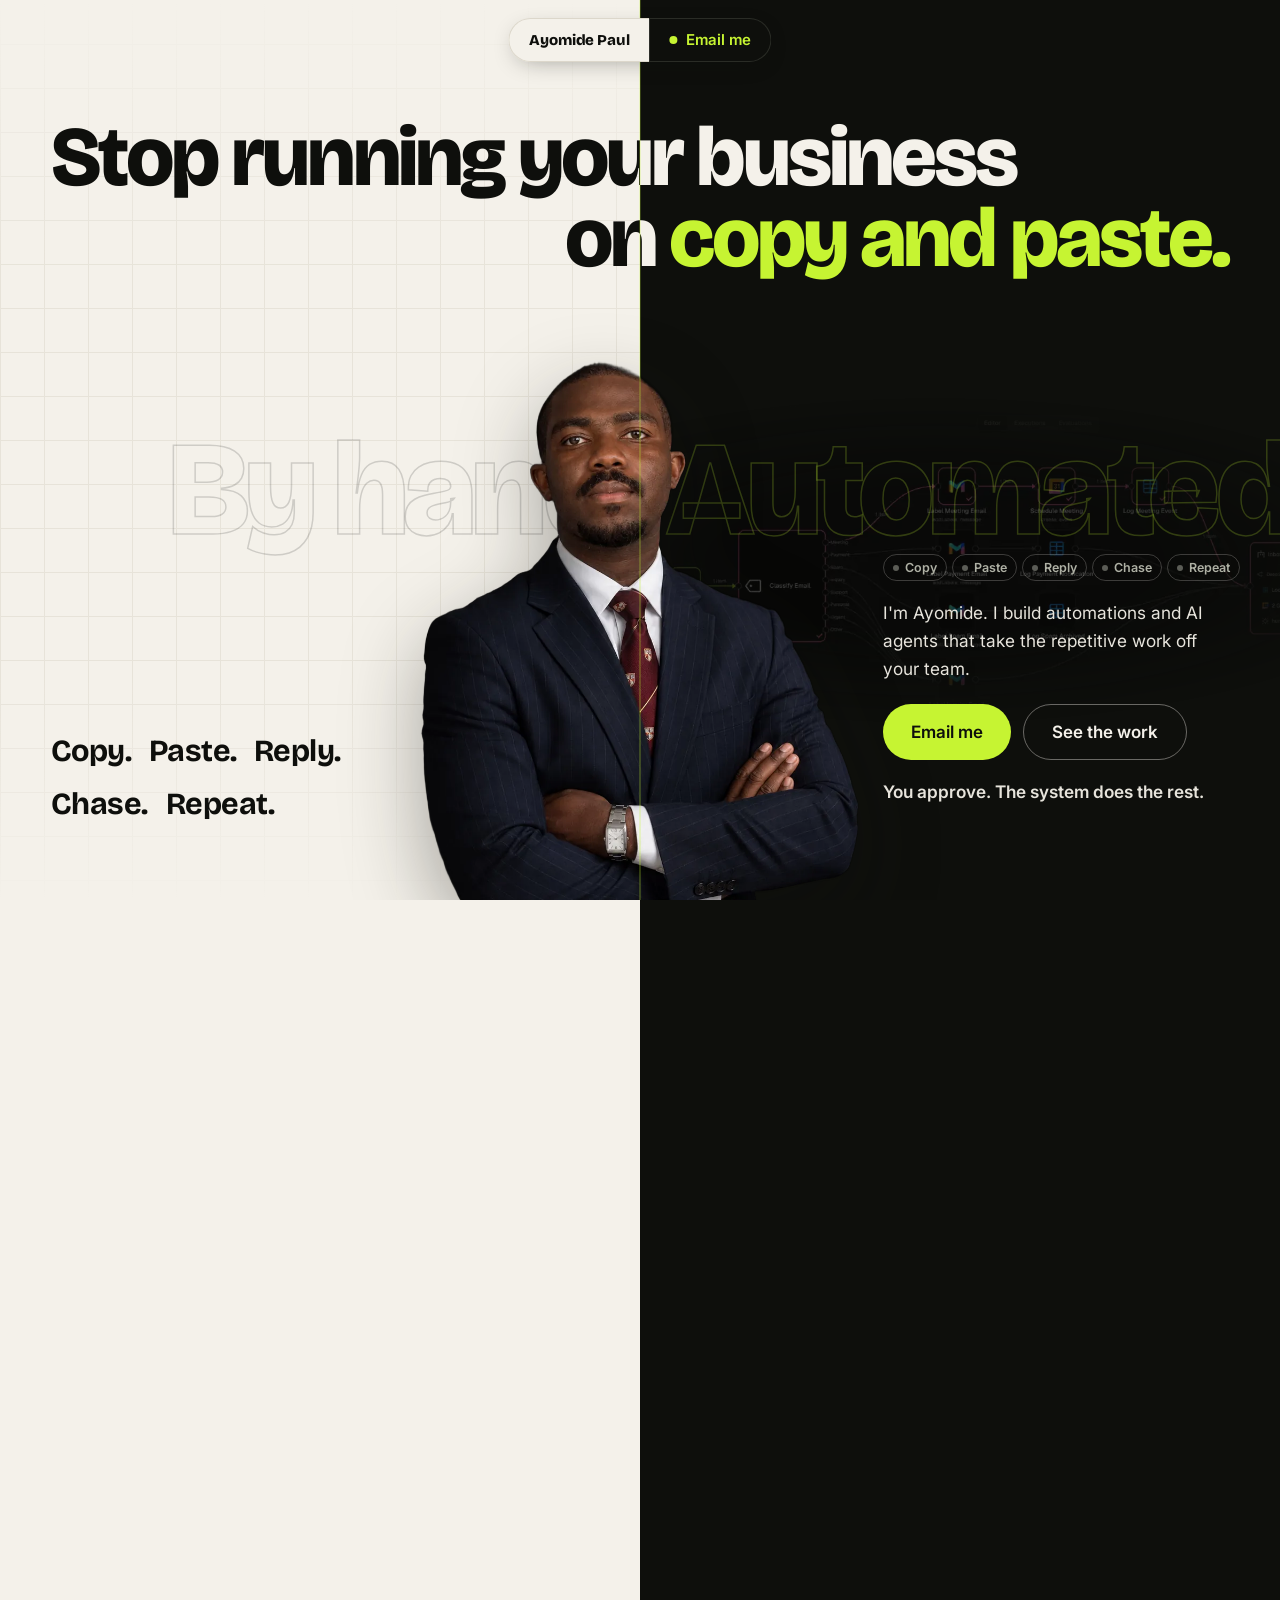
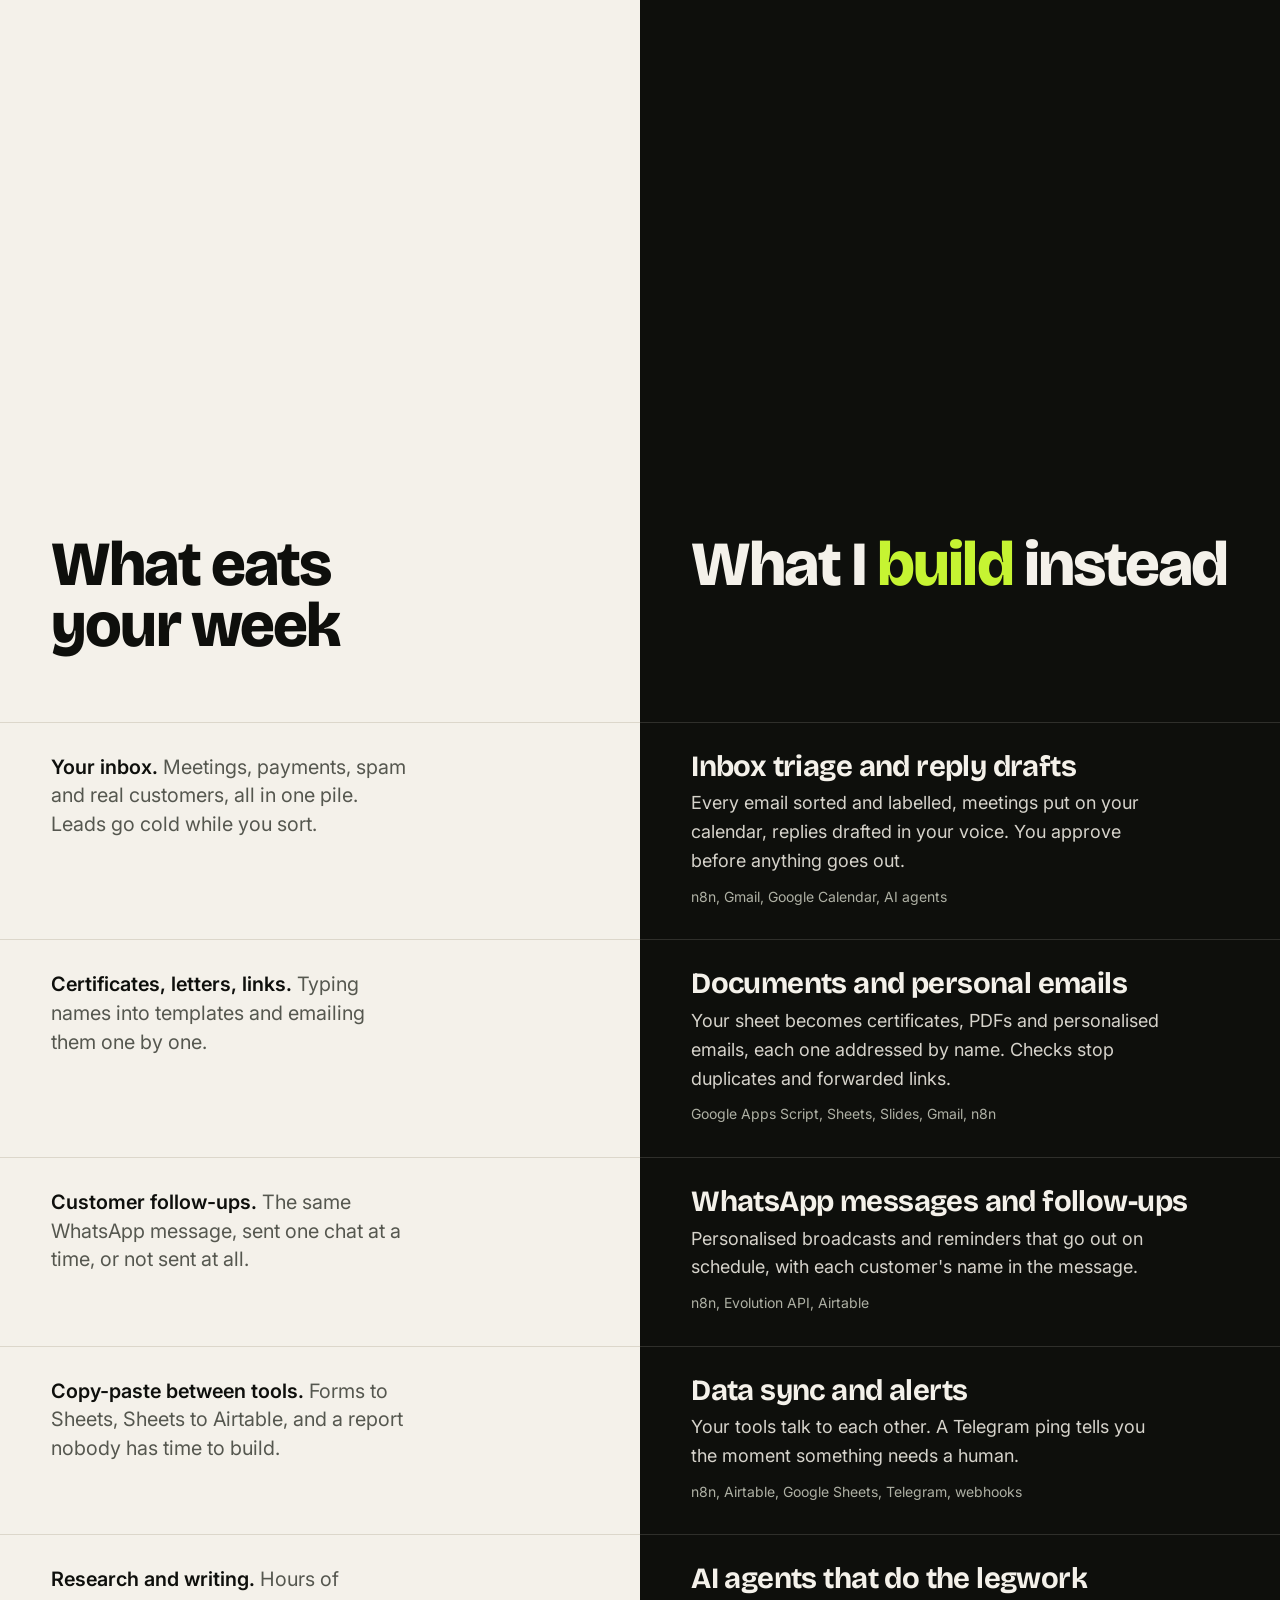
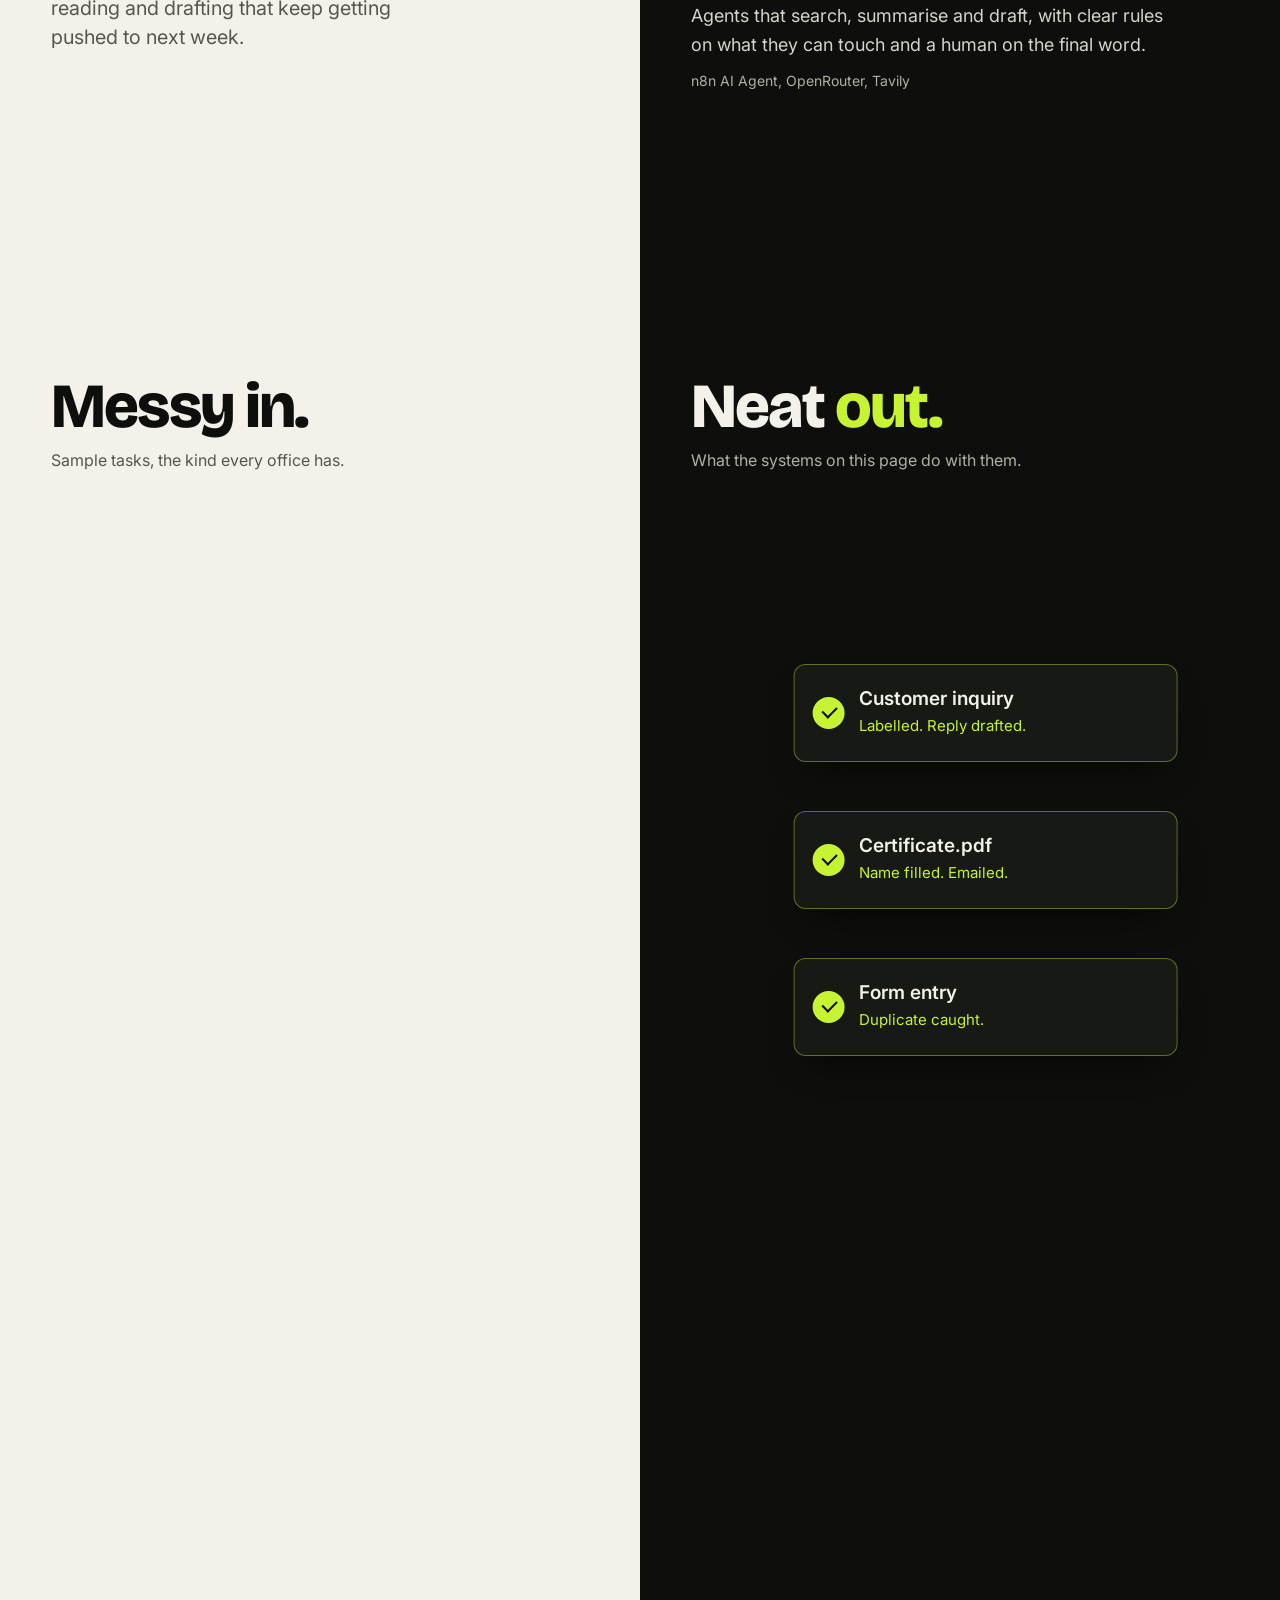
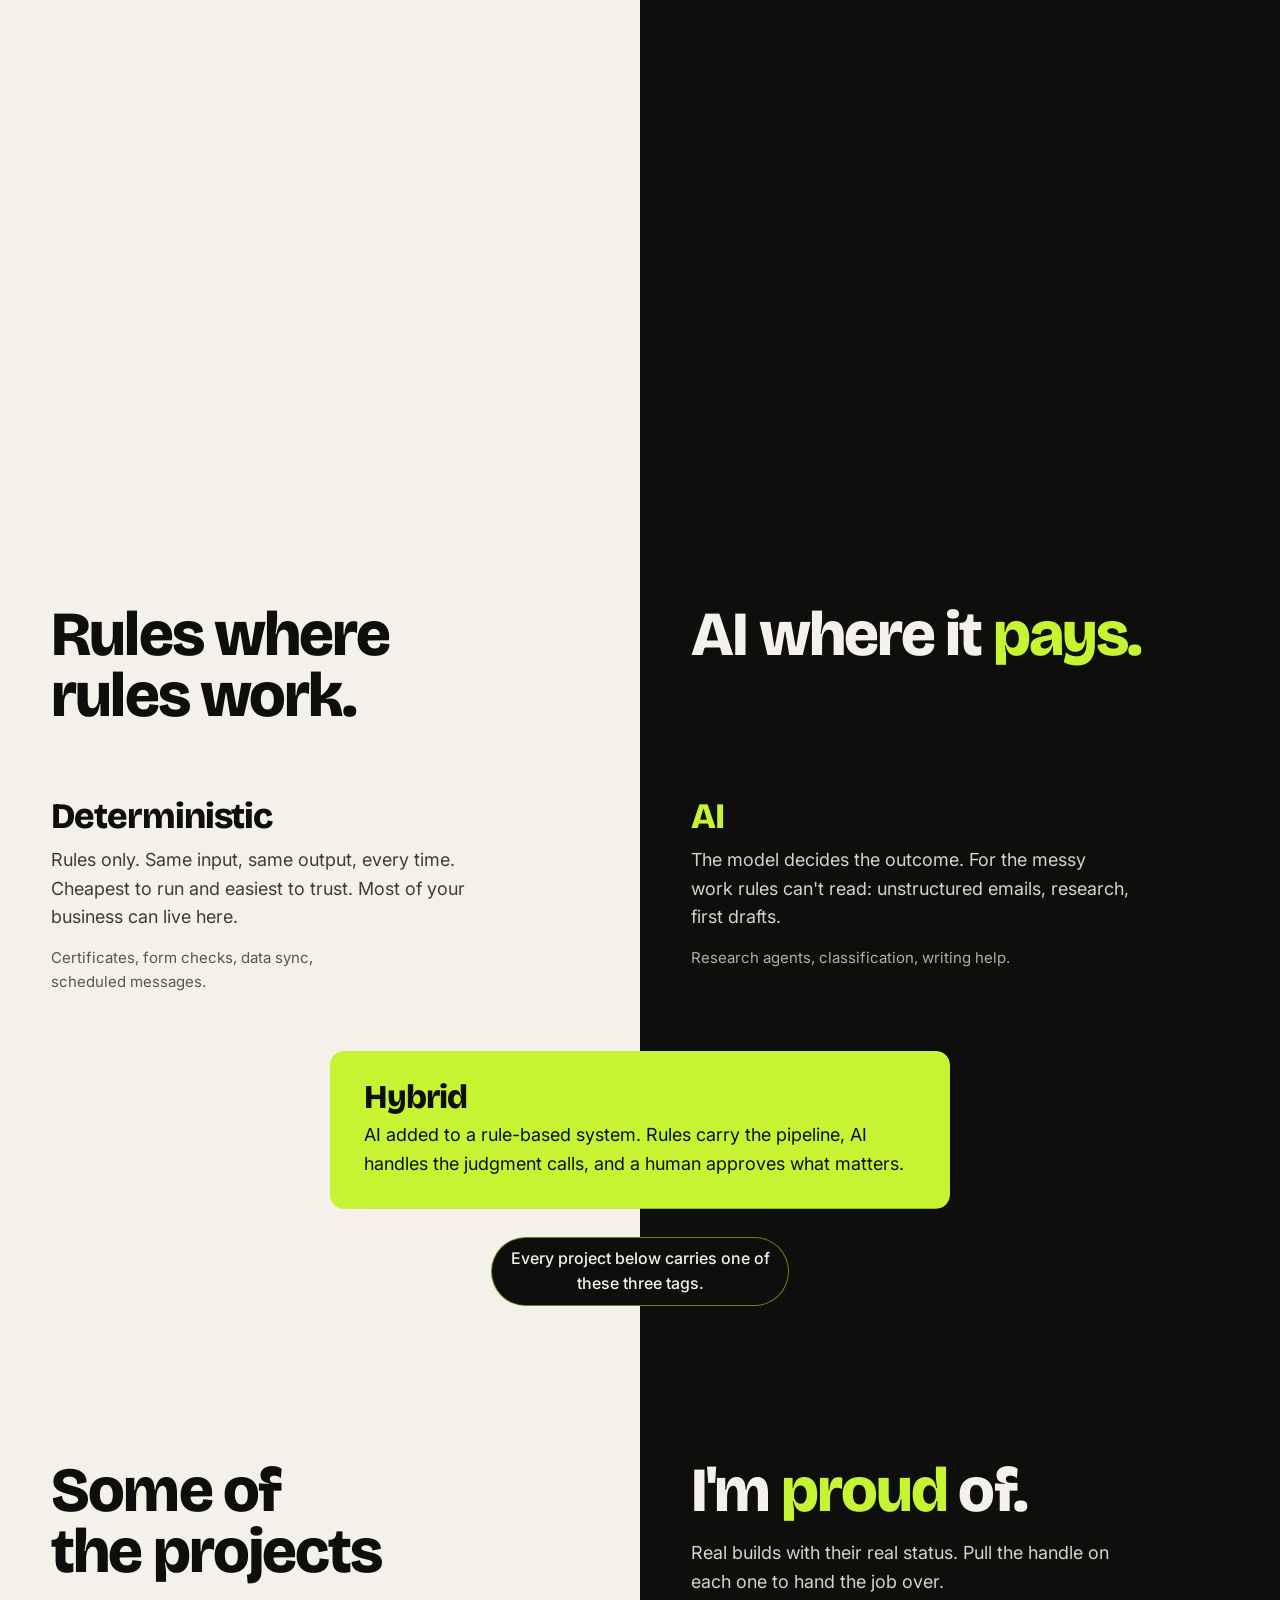
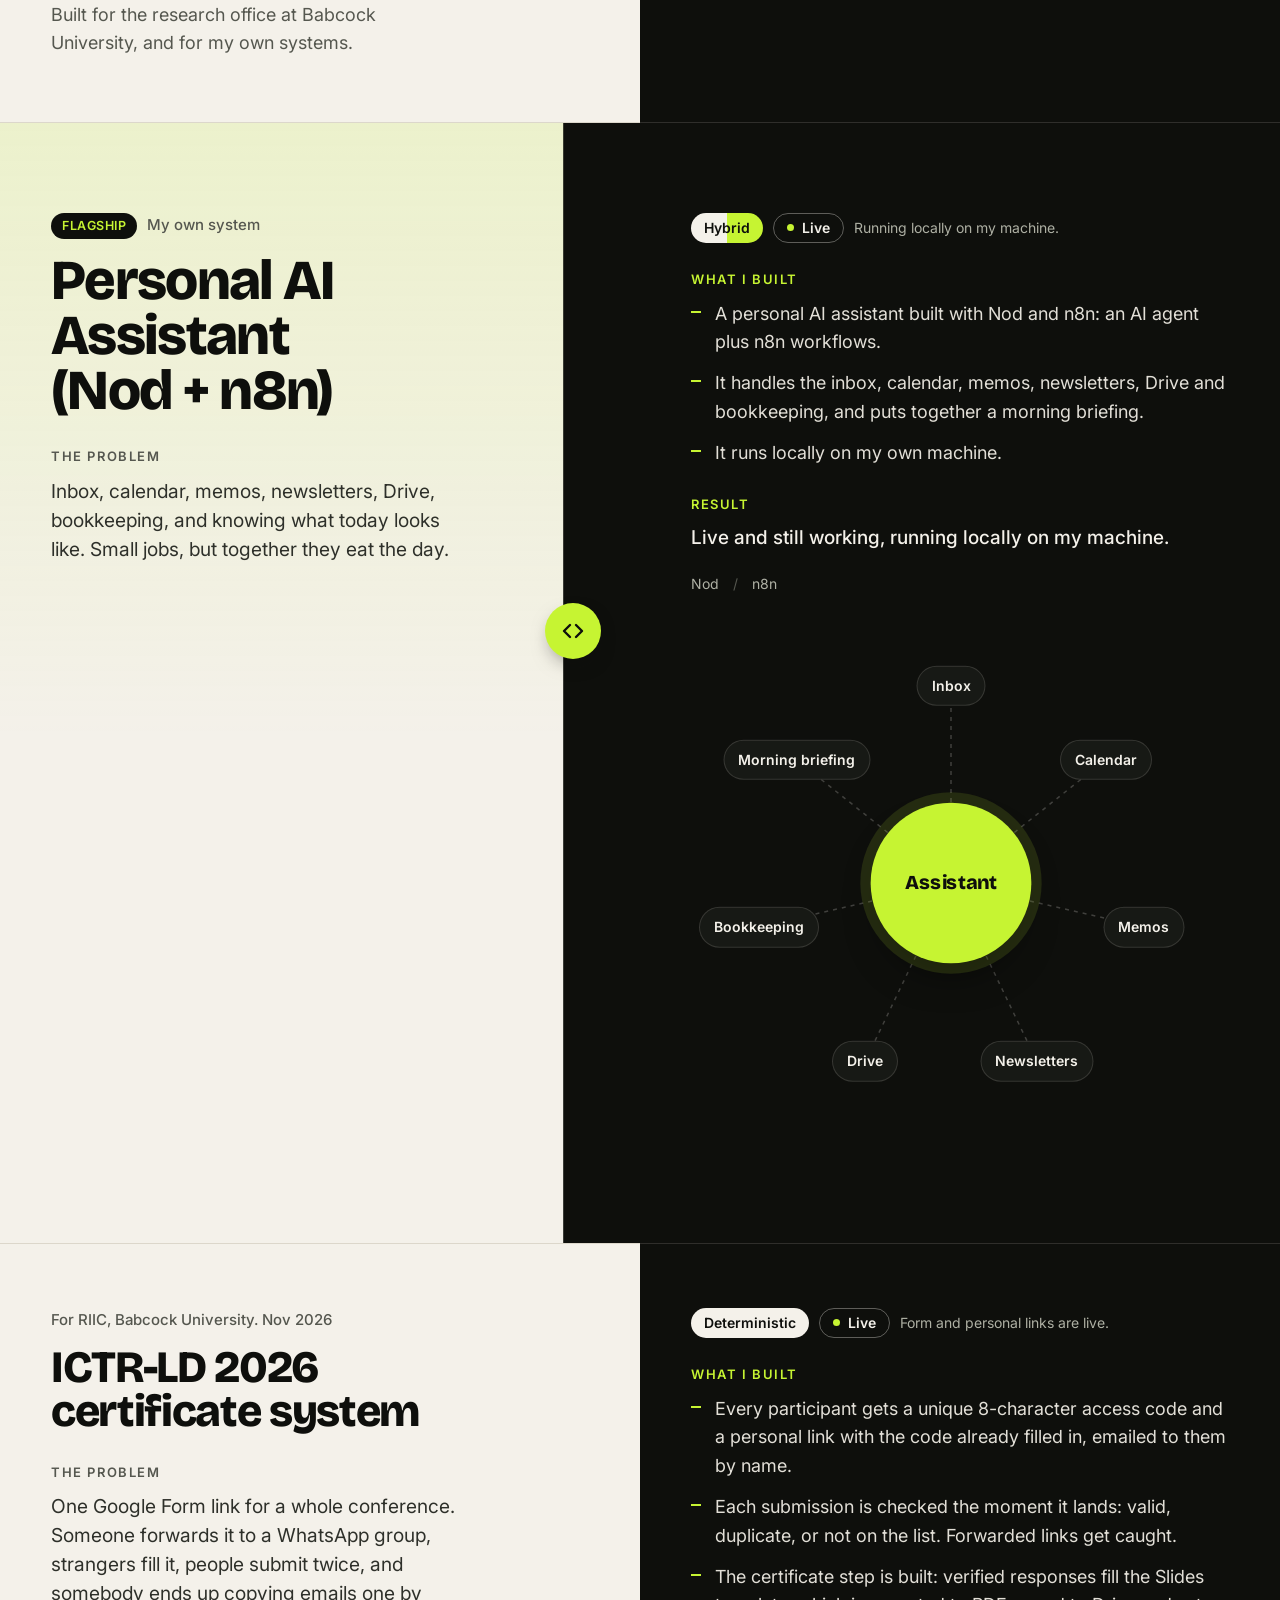
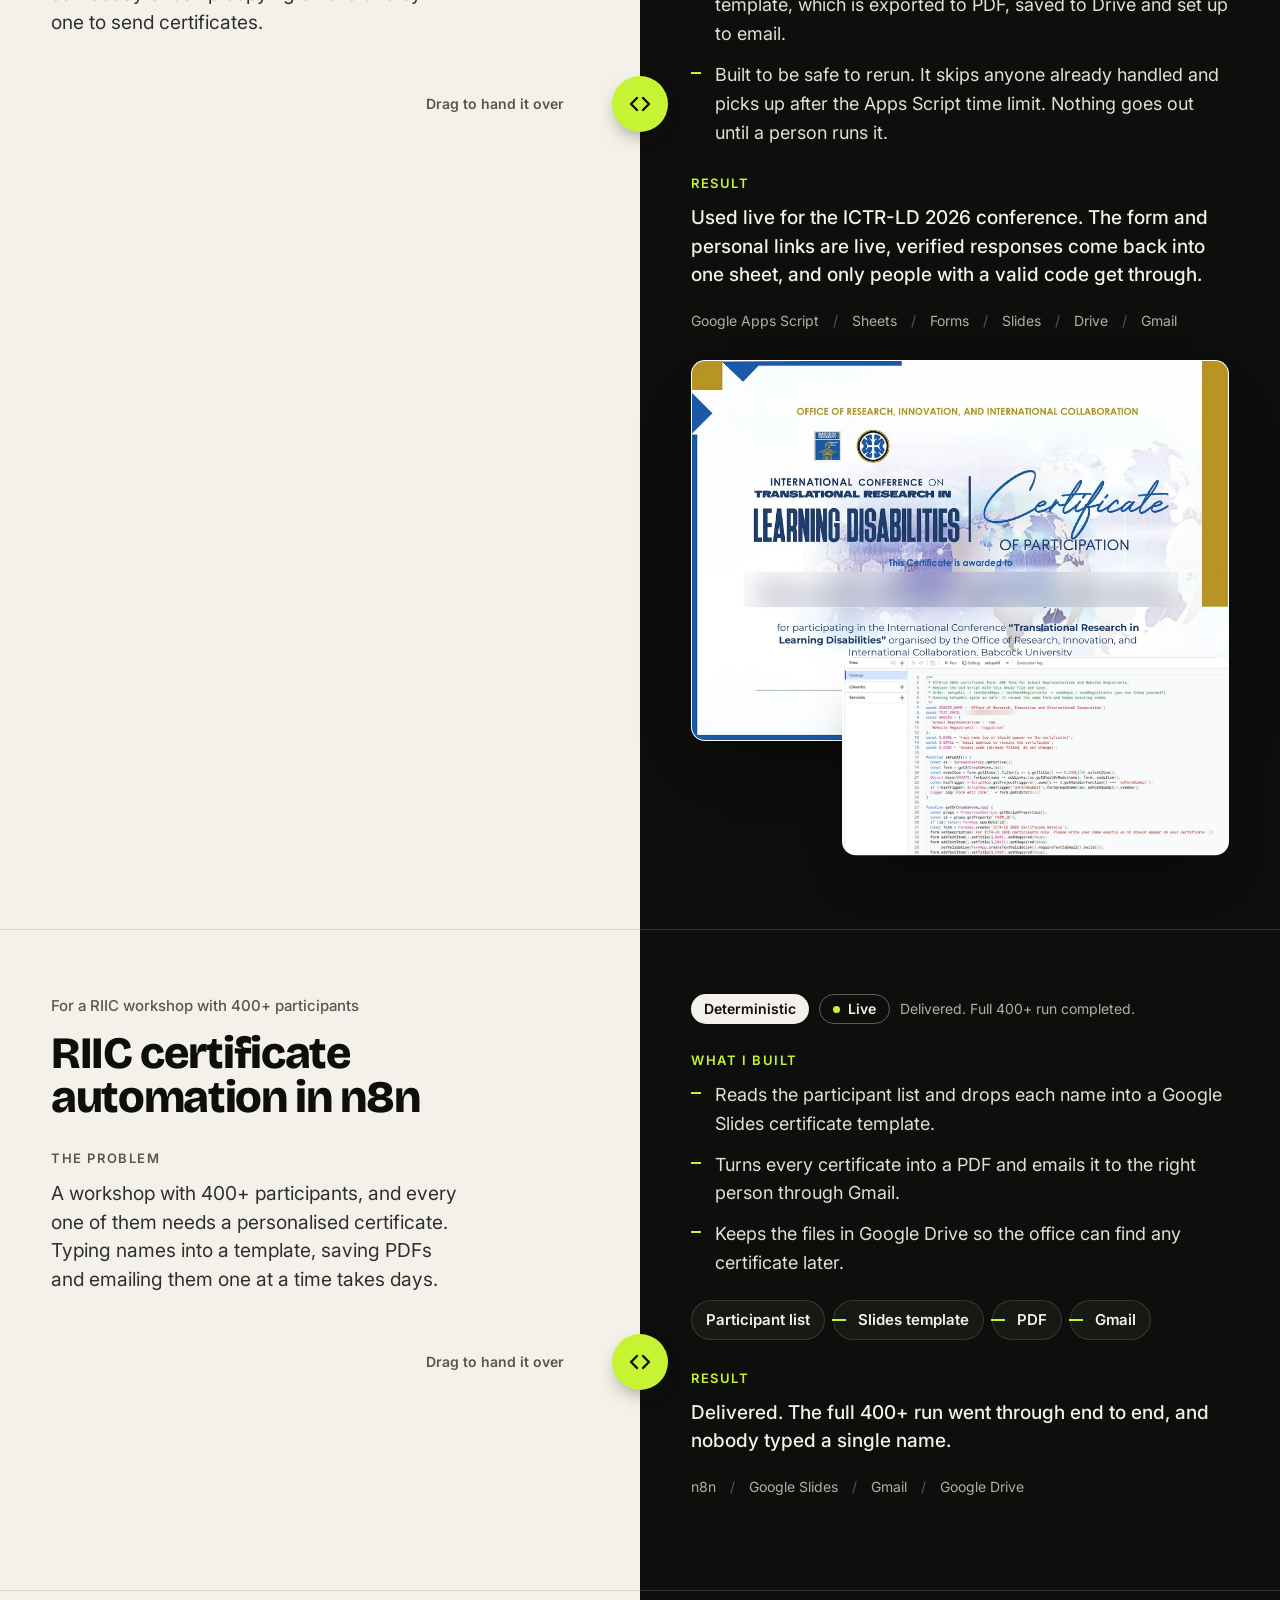
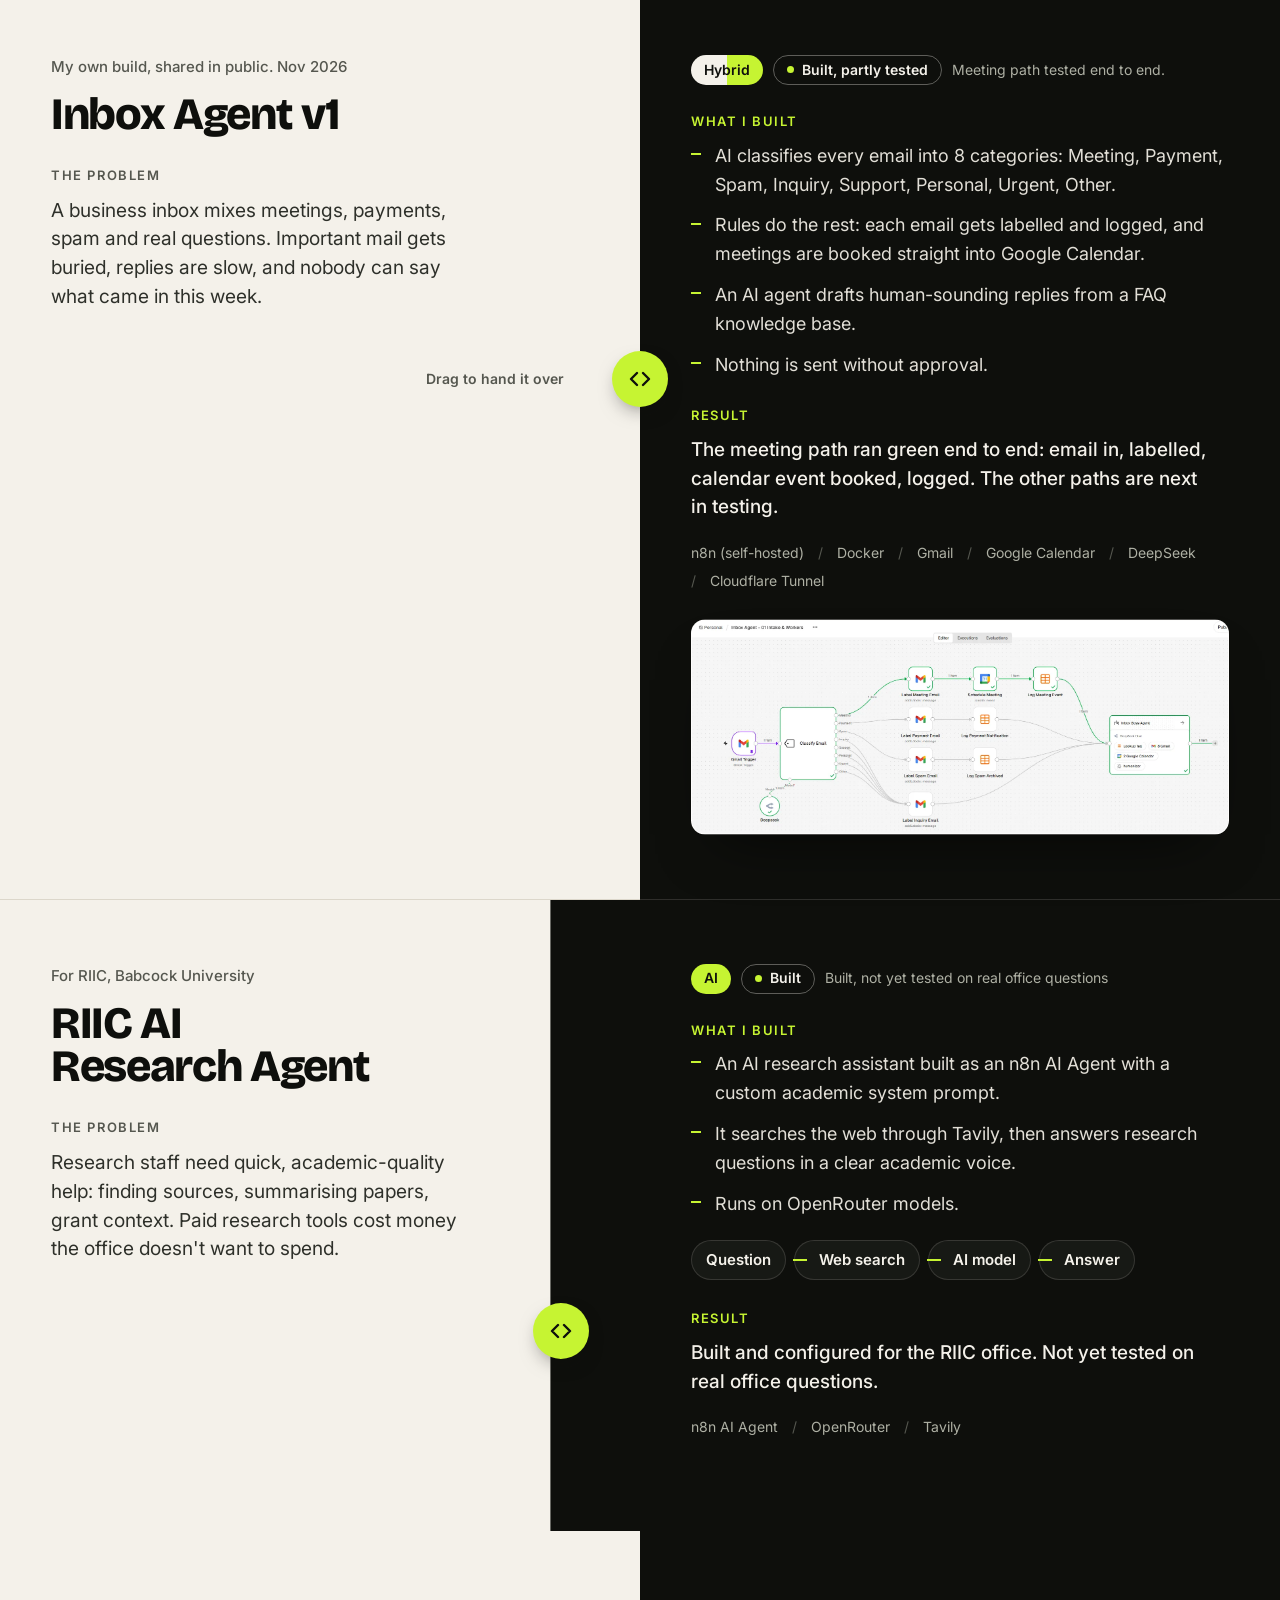
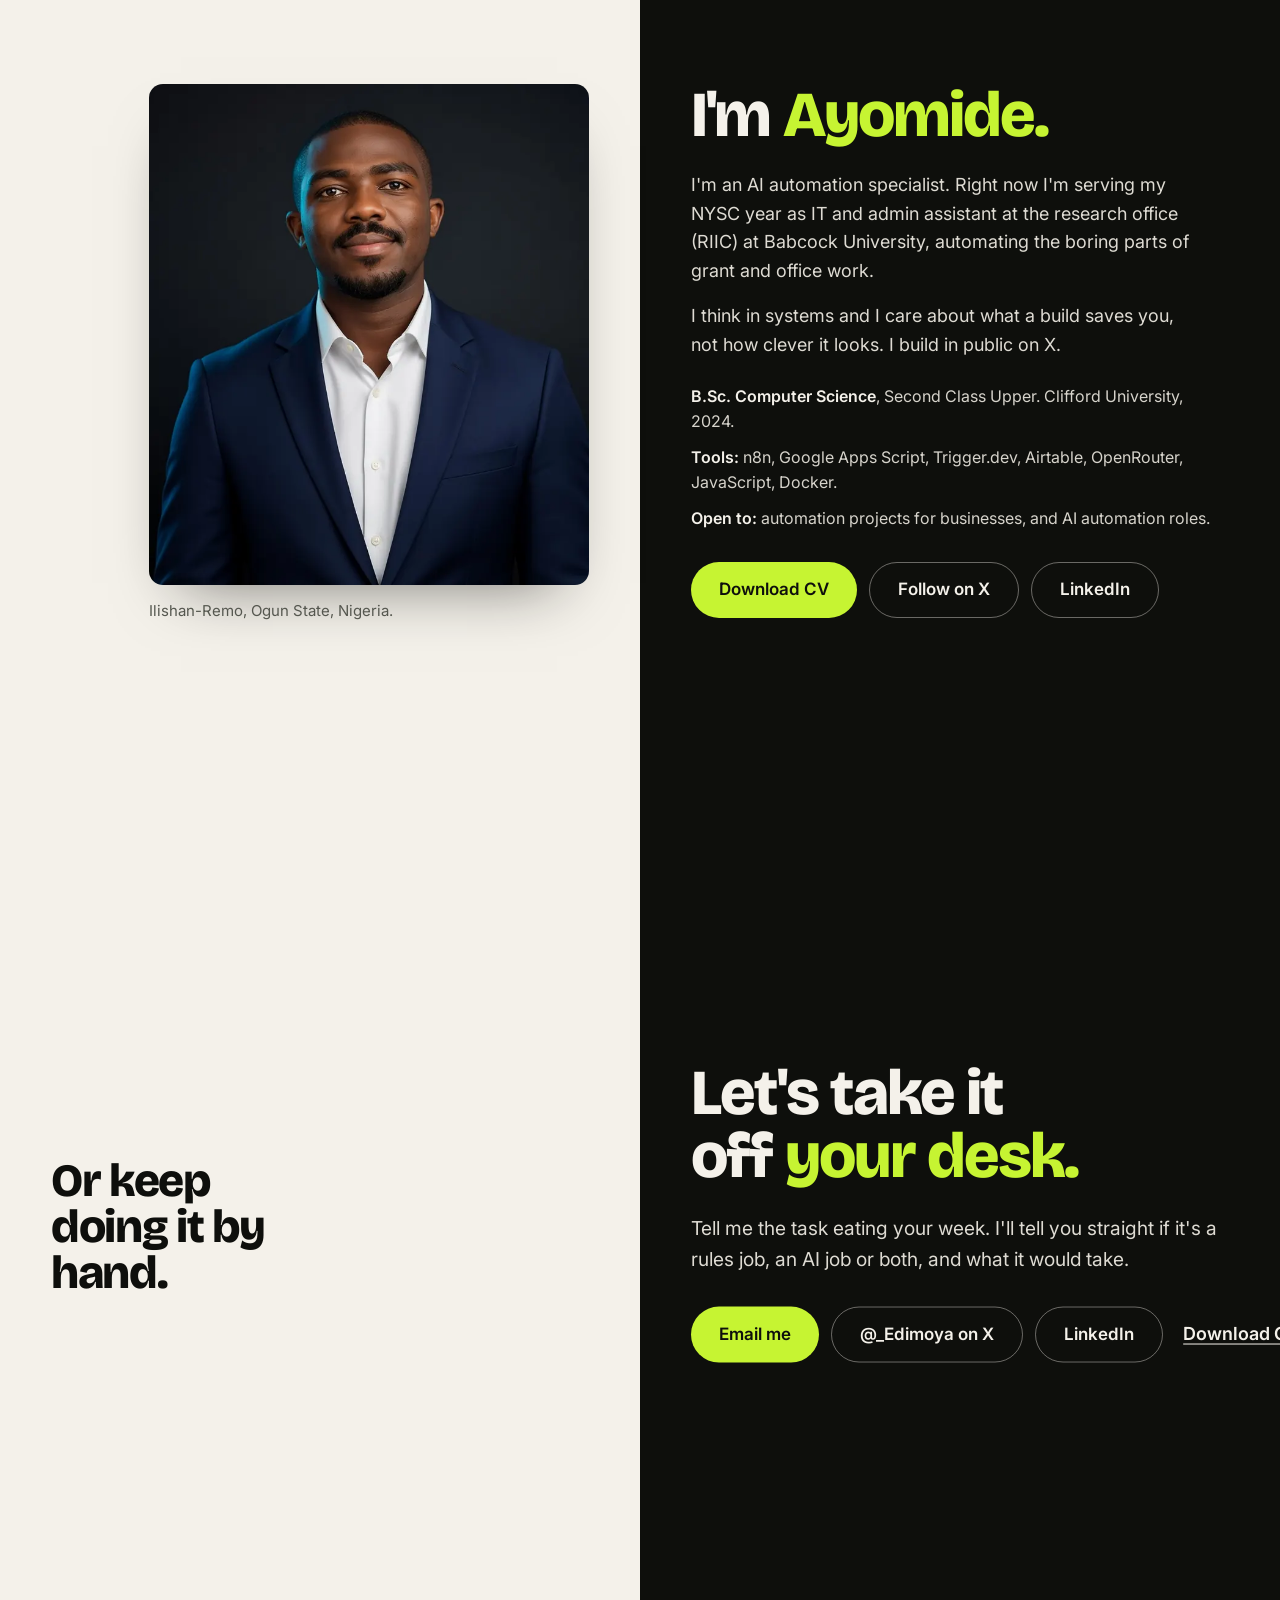
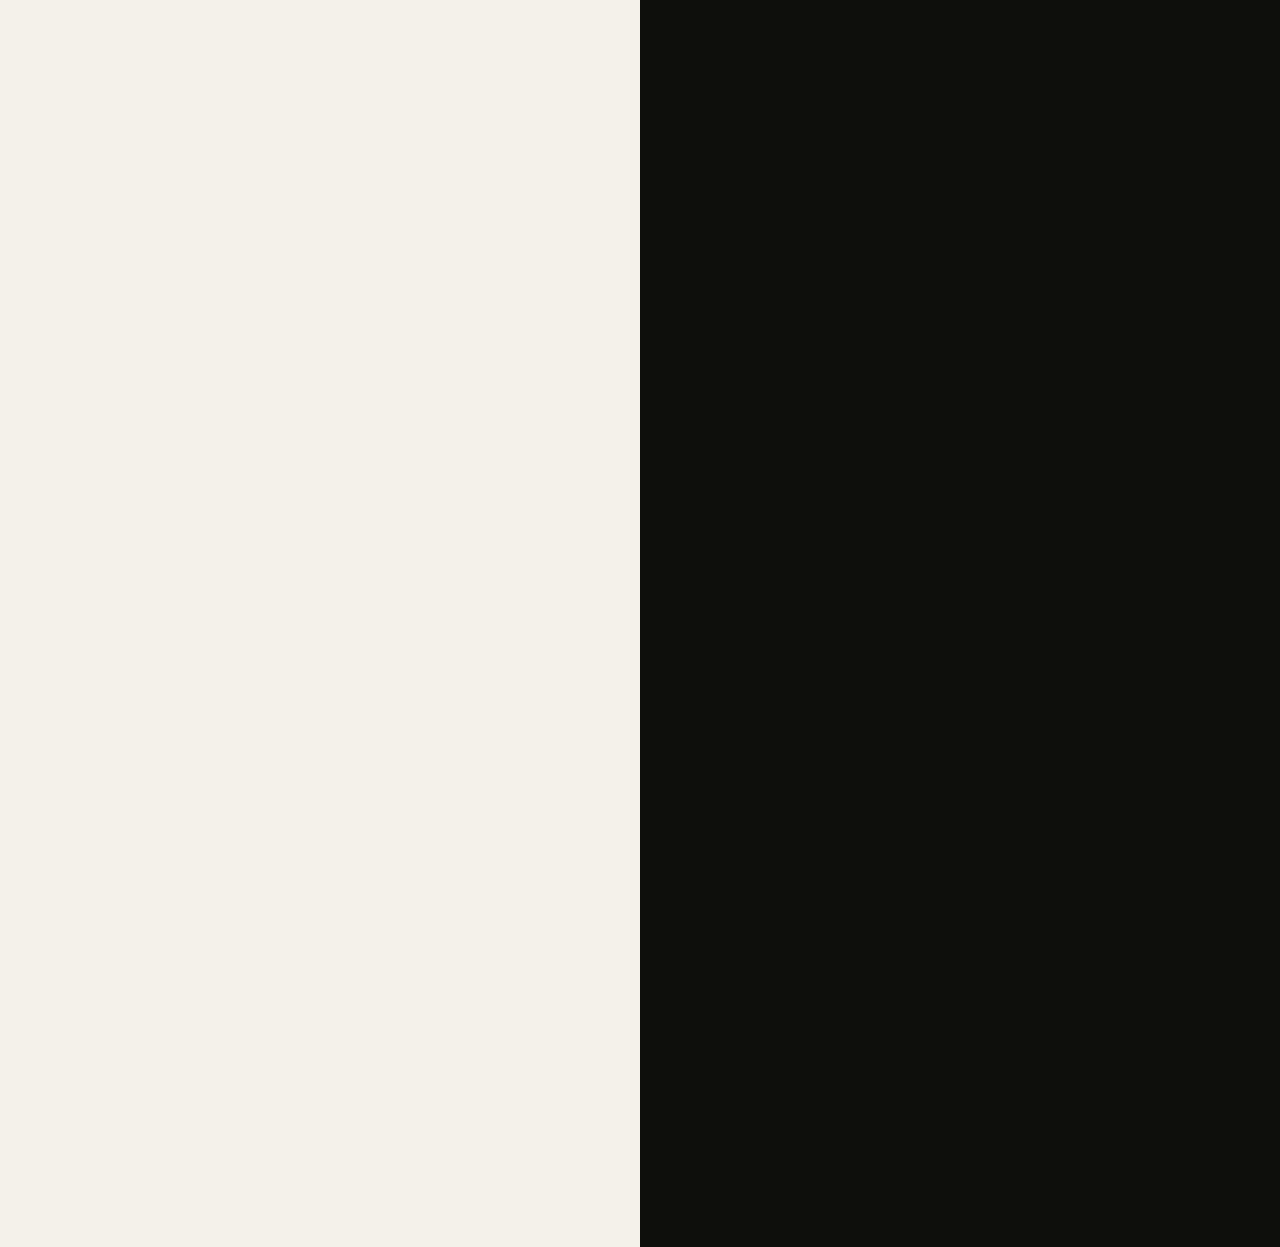
==== index.html @ 0aec2ab5 "Portfolio v3: scroll-driven static site" ====
<!doctype html>
<html lang="en">
<head>
<meta charset="utf-8">
<meta name="viewport" content="width=device-width, initial-scale=1, viewport-fit=cover">
<title>Ayomide Paul · AI automation for businesses</title>
<meta name="description" content="I build automations and AI agents that take repetitive work off your team: emails, certificates, follow-ups, reports. n8n, Google Apps Script and AI agents.">
<meta name="author" content="Ibitoye Ayomide Paul">
<meta name="theme-color" content="#0E0F0C">
<meta property="og:type" content="website">
<meta property="og:title" content="Ayomide Paul · AI automation for businesses">
<meta property="og:description" content="Stop running your business on copy and paste. I build the automations and AI agents that do the repetitive work.">
<meta property="og:image" content="/assets/og.jpg">
<meta property="og:image:width" content="1200">
<meta property="og:image:height" content="630">
<meta name="twitter:card" content="summary_large_image">
<meta name="twitter:creator" content="@_Edimoya">
<meta name="twitter:image" content="/assets/og.jpg">
<link rel="icon" href="/favicon.svg" type="image/svg+xml">
<link rel="me" href="https://x.com/_Edimoya">
<link rel="me" href="https://www.linkedin.com/in/ayomide-ibitoye-b1a594445">
<link rel="preconnect" href="https://fonts.googleapis.com">
<link rel="preconnect" href="https://fonts.gstatic.com" crossorigin>
<link rel="stylesheet" href="https://fonts.googleapis.com/css2?family=Bricolage+Grotesque:opsz,wght@12..96,500;12..96,700;12..96,800&family=Inter:wght@400;500;600&display=swap">
<link rel="preload" as="image" href="assets/hero-cutout.webp" media="(min-width: 861px)">
<link rel="preload" as="image" href="assets/hero-cutout-m.webp" media="(max-width: 860px)">
<style>
:root{
  --ink:#0E0F0C; --cream:#F4F1EA; --lime:#C6F432; --soft:#55574F; --line:#DCD7CB;
  --soft-d:#AEB0A4; --line-d:rgba(244,241,234,.14); --olive:#3D4F00; --surface-d:#171915;
  --display:"Bricolage Grotesque", "Arial Narrow", system-ui, sans-serif;
  --text:"Inter", system-ui, sans-serif;
  --gut:clamp(20px, 4vw, 64px);
  --ease:cubic-bezier(.23,1,.32,1);
  --r:14px;
}
*{box-sizing:border-box;margin:0;padding:0}
html{-webkit-text-size-adjust:100%;scroll-behavior:smooth}
body{font-family:var(--text);font-size:18px;line-height:1.6;color:var(--ink);
  background:linear-gradient(90deg,var(--cream) 50%,var(--ink) 50%);
  -webkit-font-smoothing:antialiased;overflow-x:hidden}
img{display:block;max-width:100%;height:auto}
a{color:inherit;text-underline-offset:.2em;text-decoration-thickness:1px}
::selection{background:var(--lime);color:var(--ink)}
:focus-visible{outline:3px solid var(--lime);outline-offset:3px;border-radius:6px}
.side-l :focus-visible,.side-l:focus-visible{outline-color:var(--olive)}
h1,h2,h3{font-family:var(--display);font-weight:800;letter-spacing:-.03em;line-height:.98;text-wrap:balance}
p{text-wrap:pretty}
.sr{position:absolute;width:1px;height:1px;overflow:hidden;clip:rect(0 0 0 0);white-space:nowrap}
.skip{position:fixed;left:12px;top:-60px;z-index:100;background:var(--lime);color:var(--ink);padding:10px 16px;border-radius:999px;font-weight:600;text-decoration:none}
.skip:focus{top:12px}

/* ---------- chrome: the divider is the nav ---------- */
.divider{position:fixed;top:0;bottom:0;left:0;width:1px;z-index:30;pointer-events:none;
  transform:translateX(calc(var(--dx,50vw) - .5px));background:rgba(198,244,50,.45)}
.divider i{position:absolute;left:-1px;top:0;width:3px;height:100%;background:var(--lime);transform-origin:top;transform:scaleY(var(--prog,0))}
.chrome{position:fixed;top:18px;left:0;z-index:40;display:flex;transform:translateX(calc(var(--cx,50vw) - 50%));
  border-radius:999px;box-shadow:0 6px 24px -10px rgba(14,15,12,.45);font-size:15px;font-weight:600}
.chrome a{display:flex;align-items:center;gap:8px;height:44px;padding:0 20px;text-decoration:none;white-space:nowrap;transition:transform .16s var(--ease)}
.chrome a:active{transform:scale(.97)}
.chrome__l{background:var(--cream);color:var(--ink);border-radius:999px 0 0 999px;border:1px solid var(--line);border-right:0}
.chrome__r{background:var(--ink);color:var(--lime);border-radius:0 999px 999px 0;border:1px solid #2a2c26;border-left:0}
.chrome__l b{font-family:var(--display);font-weight:800;letter-spacing:-.01em}
.chrome__dot{width:8px;height:8px;border-radius:50%;background:var(--lime);display:inline-block}

/* ---------- shared split layout ---------- */
.split{display:grid;grid-template-columns:1fr 1fr}
.side-l{color:var(--ink);padding-inline:var(--gut) clamp(28px,4vw,72px)}
.side-r{color:var(--cream);padding-inline:clamp(28px,4vw,72px) var(--gut)}
.label{font-size:13px;font-weight:600;letter-spacing:.12em;text-transform:uppercase;color:var(--soft);margin-bottom:10px}
.label--auto{color:var(--lime)}
.btn{display:inline-flex;align-items:center;gap:10px;height:56px;padding:0 28px;border-radius:999px;font-weight:600;font-size:17px;text-decoration:none;white-space:nowrap;transition:transform .14s var(--ease),background-color .16s var(--ease),color .16s var(--ease)}
.btn:active{transform:scale(.97)}
.btn--lime{background:var(--lime);color:var(--ink)}
.btn--ghost{border:1.5px solid rgba(244,241,234,.4);color:var(--cream)}
.btn--ink{background:var(--ink);color:var(--cream)}
@media (hover:hover) and (pointer:fine){
  .btn--lime:hover{background:#d6ff55}
  .btn--ghost:hover{border-color:var(--cream)}
  .btn--ink:hover{background:#262822}
  .chrome a:hover{text-decoration:underline}
}
.btn svg{width:18px;height:18px}

/* ---------- hero ---------- */
.hero{height:220vh;position:relative}
.hero__stage{position:sticky;top:0;height:100vh;height:100svh;overflow:hidden}
.plate{position:absolute;top:0;bottom:0;width:50%;will-change:transform}
.plate--l{left:0;background-image:linear-gradient(var(--line) 1px,transparent 1px),linear-gradient(90deg,var(--line) 1px,transparent 1px);background-size:44px 44px;opacity:.55;
  -webkit-mask-image:linear-gradient(180deg,transparent 0,#000 30%,#000 75%,transparent);mask-image:linear-gradient(180deg,transparent 0,#000 30%,#000 75%,transparent);
  transform:translateY(calc(var(--p,0) * -60px))}
.plate--r{right:0;overflow:hidden;transform:translateY(calc(var(--p,0) * -40px))}
.plate--r img{position:absolute;left:-6%;top:44%;width:130%;max-width:none;opacity:.5;
  -webkit-mask-image:radial-gradient(ellipse at 40% 50%,#000 30%,transparent 70%);mask-image:radial-gradient(ellipse at 40% 50%,#000 30%,transparent 70%)}
.ghost{position:absolute;top:47%;font-family:var(--display);font-weight:800;font-size:10.5vw;line-height:1;letter-spacing:-.04em;white-space:nowrap;color:transparent;pointer-events:none;will-change:transform}
.ghost--l{right:50%;margin-right:2vw;-webkit-text-stroke:1.5px rgba(14,15,12,.16);transform:translateX(calc(var(--p,0) * -14vw))}
.ghost--r{left:50%;margin-left:2vw;-webkit-text-stroke:1.5px rgba(198,244,50,.22);transform:translateX(calc(var(--p,0) * 14vw))}
.subject{position:absolute;left:50%;bottom:0;height:min(60vh,640px);width:auto;max-width:none;transform-origin:50% 100%;
  transform:translateX(-50%) scale(calc(1 + var(--p,0) * .06));filter:drop-shadow(0 30px 40px rgba(14,15,12,.35))}
.hook-wrap{position:absolute;left:0;right:0;top:clamp(92px,13vh,140px);padding-inline:var(--gut);transform:translateY(calc(var(--p,0) * -5vh))}
.hook{font-family:var(--display);font-weight:800;letter-spacing:-.035em;text-wrap:balance;font-size:clamp(46px,6.6vw,112px);line-height:.96;margin:0;color:var(--ink);clip-path:inset(-20% 50% -20% -2%)}
.hook--twin{position:absolute;left:0;right:0;top:0;padding-inline:var(--gut);color:var(--cream);clip-path:inset(-20% -2% -20% 50%)}
.hook span{display:block}
.hook .l2{text-align:right}
.hook em{font-style:normal;color:var(--olive)}
.hook--twin em{color:var(--lime)}
.hero__low{position:absolute;left:0;right:0;bottom:clamp(36px,8vh,88px);display:grid;grid-template-columns:1fr 1fr;align-items:end}
.hero__pain{padding-left:var(--gut);max-width:calc(50vw - min(30vh,320px) * .81 - 24px)}
.pain{list-style:none;display:flex;flex-wrap:wrap;gap:4px 18px;font-family:var(--display);font-weight:700;font-size:clamp(26px,2.4vw,38px);letter-spacing:-.02em;color:var(--ink)}
.pain li{position:relative}
.pain .w{display:inline-block;will-change:transform,opacity;transform:translate(var(--x,0px),var(--y,0px)) rotate(var(--r,0deg)) scale(var(--k,1));opacity:var(--o,1)}
.pain .w::after{content:"";position:absolute;left:-2px;right:-2px;top:54%;height:3px;background:currentColor;transform-origin:left;transform:scaleX(var(--s,0))}
.pain li.is-struck .w{color:var(--soft)}
.w-dup{position:absolute;left:0;top:0;color:var(--olive);pointer-events:none;opacity:var(--do,0);transform:translate(var(--dx,0px),var(--dy,0px))}
.cur{position:absolute;left:0;top:30%;opacity:var(--co,0);transform:translate(var(--cx2,0px),0);pointer-events:none}
.absorb{list-style:none;display:flex;flex-wrap:nowrap;gap:5px;margin-bottom:18px}
.absorb li{display:inline-flex;align-items:center;gap:6px;height:27px;padding:0 9px;border-radius:999px;font-size:12.5px;white-space:nowrap;font-weight:600;color:var(--soft-d);border:1px solid rgba(244,241,234,.22);transition:background-color .2s var(--ease),color .2s var(--ease),border-color .2s var(--ease),transform .25s cubic-bezier(.34,1.56,.64,1)}
.absorb li::before{content:"";width:6px;height:6px;border-radius:50%;background:currentColor;opacity:.5}
.absorb li.is-on{background:var(--lime);color:var(--ink);border-color:var(--lime);transform:scale(1.06)}
.absorb li.is-on::before{width:10px;height:6px;border-radius:0;background:none;border:solid var(--ink);border-width:0 0 2px 2px;transform:rotate(-45deg) translate(1px,-1px);opacity:1}
.hero__pitch{justify-self:end;padding-right:var(--gut);width:calc(50vw - min(30vh,320px) * .81 - 24px);max-width:470px;color:var(--cream)}
.hero__pitch p{font-size:clamp(17px,1.35vw,20px);color:#E7E4DC;margin-bottom:22px}
.hero__ctas{display:flex;flex-wrap:wrap;gap:12px}
.hero__done{margin-top:18px;font-weight:600;color:var(--lime);opacity:var(--done,0);transform:translateY(calc((1 - var(--done,0)) * 8px))}

/* ---------- services ---------- */
.section{padding-block:clamp(88px,12vw,168px) 0}
.section:last-of-type{padding-bottom:0}
.sec-head h2{font-size:clamp(40px,4.9vw,80px)}
.sec-head .side-r h2 em{font-style:normal;color:var(--lime)}
.sec-head{margin-bottom:clamp(36px,5vw,64px)}
.svc{border-top:1px solid transparent}
.svc>div{padding-block:30px;border-top:1px solid var(--line)}
.svc>.side-r{border-top-color:var(--line-d)}
.svc__pain{font-size:clamp(19px,1.55vw,23px);line-height:1.45;color:var(--soft);max-width:30ch}
.svc__pain strong{color:var(--ink);font-weight:600}
.svc h3{font-size:clamp(26px,2.3vw,34px);font-weight:700;letter-spacing:-.02em;color:var(--cream);margin-bottom:8px}
.svc__what{color:#D6D3CB;max-width:44ch}
.svc__tools{margin-top:10px;font-size:14px;color:var(--soft-d)}
[data-in]{opacity:0;transform:translateY(18px);transition:opacity .7s var(--ease),transform .7s var(--ease)}
[data-in].is-in{opacity:1;transform:none}

/* ---------- rules / AI / hybrid ---------- */
.conveyor{height:200vh;position:relative;margin-top:clamp(88px,10vw,140px)}
.conveyor__stage{position:sticky;top:0;height:100vh;height:100svh;overflow:hidden}
.conveyor__head{padding-top:clamp(96px,14vh,150px)}
.conveyor__head h2{font-size:clamp(40px,4.9vw,80px)}
.conveyor__head h2 em{font-style:normal;color:var(--lime)}
.conveyor__head p{margin-top:10px;font-size:16px}
.conveyor__head .side-l p{color:var(--soft)}
.conveyor__head .side-r p{color:var(--soft-d)}
.conveyor__track{position:absolute;left:0;right:0;top:46%;bottom:6%}
.chip{position:absolute;left:0;width:min(400px,30vw);height:98px;will-change:transform;transform:translate(var(--tx,0px),0) rotate(var(--tr,0deg))}
.chip:nth-child(1){top:0}.chip:nth-child(2){top:34%}.chip:nth-child(3){top:68%}
.chip__face{position:absolute;inset:0;border-radius:12px;padding:16px 20px;display:flex;flex-direction:column;justify-content:center;gap:3px}
.chip__face b{font-weight:600;font-size:19px;line-height:1.2}
.chip__face span{font-size:15px}
.chip__messy{background:#FFFDF7;border:1.5px dashed #B9B3A5;color:var(--ink);box-shadow:3px 6px 0 -2px rgba(14,15,12,.08);opacity:calc(1 - var(--n,0))}
.chip__messy span{color:#8A3B2E}
.chip__messy b{text-decoration:line-through wavy rgba(138,59,46,.55);text-decoration-thickness:1px}
.chip__neat{background:var(--surface-d);border:1px solid rgba(198,244,50,.4);color:var(--cream);padding-left:64px;box-shadow:0 18px 36px -18px rgba(0,0,0,.8);opacity:var(--n,0)}
.chip__neat span{color:var(--lime)}
.chip__neat i{position:absolute;left:18px;top:50%;width:32px;height:32px;margin-top:-16px;border-radius:50%;background:var(--lime);transform:scale(var(--tk,0))}
.chip__neat i::after{content:"";position:absolute;left:10px;top:9px;width:12px;height:7px;border:solid var(--ink);border-width:0 0 2.5px 2.5px;transform:rotate(-45deg)}
.rules{position:relative}
.rules__cols>div{padding-top:8px;padding-bottom:clamp(150px,13vw,200px)}
.rules h3{font-size:clamp(30px,2.8vw,42px);margin-bottom:12px}
.rules .side-r h3{color:var(--lime)}
.rules p{max-width:40ch}
.rules .side-r p{color:#D6D3CB}
.rules .side-l p{color:#3B3D36}
.rules__eg{margin-top:14px;font-size:15px}
.rules .side-l .rules__eg{color:var(--soft)}
.rules .side-r .rules__eg{color:var(--soft-d)}
.hybrid{position:relative;margin:-110px auto 0;width:min(620px,calc(100% - 2 * var(--gut)));background:var(--lime);color:var(--ink);border-radius:var(--r);padding:30px 34px;
  box-shadow:0 24px 50px -24px rgba(14,15,12,.6);clip-path:inset(0 calc(50% - var(--w,0) * 50%) round var(--r));transition:clip-path .9s var(--ease)}
.hybrid.is-in{--w:1}
.hybrid h3{font-size:clamp(28px,2.6vw,38px);margin-bottom:8px}
.hybrid p{max-width:52ch}
.rules__note{text-align:center;margin:28px auto 0;max-width:560px;font-size:16px;padding-inline:var(--gut);color:var(--ink)}
.rules__note span{display:inline-block;background:var(--ink);color:var(--cream);border:1px solid rgba(198,244,50,.5);padding:8px 18px;border-radius:999px;font-weight:500}

/* ---------- projects ---------- */
.work-head .side-r p{color:#D6D3CB;max-width:40ch;margin-top:18px}
.work-head .side-l p{color:var(--soft);max-width:36ch;margin-top:18px}
.case{display:grid;grid-template-columns:1fr 1fr;position:relative}
.case>div{padding-block:clamp(48px,5vw,80px)}
.case__manual{position:relative;padding-inline:var(--gut) clamp(28px,4vw,72px);border-top:1px solid var(--line)}
.case__context,.case__title,.case__body>.label,.case__problem{opacity:var(--pf,1)}
.case__sticky{position:sticky;top:110px;z-index:3}
.case__body{position:relative}
.case__auto{padding-inline:clamp(28px,4vw,72px) var(--gut);color:var(--cream);border-top:1px solid var(--line-d)}
.case__context{font-size:15px;font-weight:500;color:var(--soft);margin-bottom:14px}
.case__title{font-size:clamp(34px,3.5vw,56px);margin-bottom:28px;max-width:14ch}
.case__problem{font-size:clamp(19px,1.5vw,22px);line-height:1.5;color:#2E302A;max-width:34ch}
.case__cover{position:absolute;inset:0;background:var(--ink);transform-origin:100% 50%;transform:scaleX(var(--c,0));pointer-events:none;z-index:2}
.case__handed{position:absolute;left:0;right:0;top:50%;transform:translateY(calc(-50% + (1 - var(--h,0)) * 18px)) scale(calc(.94 + var(--hp,0) * .06));transform-origin:0 50%;z-index:3;opacity:var(--h,0);
  font-family:var(--display);font-weight:800;font-size:clamp(30px,3vw,48px);line-height:1.02;letter-spacing:-.03em;color:var(--cream);pointer-events:none}
.case__handed span{display:flex;align-items:center;gap:10px;color:var(--lime);font-size:.5em;letter-spacing:.02em;margin-bottom:12px}
.case__handed span::before{content:"";flex:none;width:30px;height:30px;border-radius:50%;background:var(--lime) url("data:image/svg+xml,%3Csvg xmlns='http://www.w3.org/2000/svg' viewBox='0 0 24 24' fill='none' stroke='%230E0F0C' stroke-width='3' stroke-linecap='round' stroke-linejoin='round'%3E%3Cpath d='M5 12.5l4.5 4.5L19 7.5'/%3E%3C/svg%3E") center/18px no-repeat;transform:scale(var(--tk,0))}
.case__handed span{position:relative}
.case__ring{position:absolute;left:0;top:50%;width:30px;height:30px;margin-top:-15px;border-radius:50%;border:2px solid var(--lime);opacity:0;pointer-events:none;z-index:3}
.case.is-done .case__ring{animation:ring .7s cubic-bezier(.2,.8,.2,1) both}
@keyframes ring{0%{opacity:.9;transform:scale(.6)}100%{opacity:0;transform:scale(3.4)}}
.grip-hint.is-hinting{color:var(--ink);animation:nudge 1s var(--ease) 2}
@keyframes nudge{50%{transform:translate(-6px,-50%)}}
.grip-wrap{position:relative;height:56px;margin-top:40px;margin-right:calc(-1 * clamp(28px,4vw,72px));z-index:4}
.grip-hint{position:absolute;right:76px;top:50%;transform:translateY(-50%);font-size:14px;font-weight:600;color:var(--soft);transition:opacity .2s;white-space:nowrap}
.case.is-touched .grip-hint,.case.is-moving .grip-hint{opacity:0}
.grip{-webkit-appearance:none;appearance:none;position:absolute;inset:0;width:calc(100% + 28px);height:56px;background:transparent;cursor:grab;touch-action:pan-y}
.grip:active{cursor:grabbing}
.grip::-webkit-slider-runnable-track{height:56px;background:transparent}
.grip::-moz-range-track{height:56px;background:transparent}
.grip::-webkit-slider-thumb{-webkit-appearance:none;width:56px;height:56px;border-radius:50%;border:0;background:var(--lime) url("data:image/svg+xml,%3Csvg xmlns='http://www.w3.org/2000/svg' viewBox='0 0 24 24' fill='none' stroke='%230E0F0C' stroke-width='2.4' stroke-linecap='round' stroke-linejoin='round'%3E%3Cpath d='M9 6l-6 6 6 6M15 6l6 6-6 6'/%3E%3C/svg%3E") center/24px no-repeat;box-shadow:0 8px 20px -8px rgba(14,15,12,.55)}
.grip::-moz-range-thumb{width:56px;height:56px;border-radius:50%;border:0;background:var(--lime) url("data:image/svg+xml,%3Csvg xmlns='http://www.w3.org/2000/svg' viewBox='0 0 24 24' fill='none' stroke='%230E0F0C' stroke-width='2.4' stroke-linecap='round' stroke-linejoin='round'%3E%3Cpath d='M9 6l-6 6 6 6M15 6l6 6-6 6'/%3E%3C/svg%3E") center/24px no-repeat}
.grip:focus-visible{outline:none}
.grip:focus-visible::-webkit-slider-thumb{outline:3px solid var(--ink);outline-offset:3px}
.case__meta{display:flex;flex-wrap:wrap;align-items:center;gap:8px 10px;margin-bottom:26px;font-size:14px}
.tag,.status{display:inline-flex;align-items:center;height:30px;padding:0 13px;border-radius:999px;font-weight:600;font-size:14px}
.tag--det{background:var(--cream);color:var(--ink)}
.tag--ai{background:var(--lime);color:var(--ink)}
.tag--hyb{background:linear-gradient(90deg,var(--cream) 50%,var(--lime) 50%);color:var(--ink)}
.status{border:1px solid rgba(244,241,234,.35);color:var(--cream)}
.status::before{content:"";width:7px;height:7px;border-radius:50%;background:var(--lime);margin-right:8px}
.status-note{color:var(--soft-d)}
.case__built{list-style:none;margin-bottom:26px;display:grid;gap:12px}
.case__built li{position:relative;padding-left:24px;color:#E2DFD7;max-width:52ch}
.case__built li::before{content:"";position:absolute;left:0;top:.62em;width:10px;height:2px;background:var(--lime)}
.case__steps{list-style:none;display:flex;flex-wrap:wrap;gap:8px;margin:-4px 0 28px}
.case__steps li{display:flex;align-items:center;gap:8px;font-size:15px;font-weight:600;color:var(--cream);background:var(--surface-d);border:1px solid var(--line-d);border-radius:999px;padding:7px 14px}
.case__steps li+li::before{content:"";width:14px;height:2px;background:var(--lime);margin-left:-16px;margin-right:4px}
.case__result{font-size:clamp(19px,1.45vw,21px);line-height:1.5;color:var(--cream);max-width:46ch;margin-bottom:20px;font-weight:500}
.case__stack{list-style:none;display:flex;flex-wrap:wrap;gap:6px 14px;font-size:14px;color:var(--soft-d);margin-bottom:28px}
.case__stack li+li::before{content:"/";margin-right:14px;color:#55574F}
.case--lead .case__title{font-size:clamp(40px,4.4vw,70px);max-width:13ch}
.case--lead>div{padding-block:clamp(64px,7vw,110px)}
.case--lead .case__manual{background:linear-gradient(180deg,rgba(198,244,50,.16),transparent 55%)}
.flag{display:inline-flex;align-items:center;height:26px;padding:0 11px;margin-right:10px;border-radius:999px;background:var(--ink);color:var(--lime);font-size:12.5px;font-weight:600;letter-spacing:.04em;text-transform:uppercase}
.hub{position:relative;width:min(100%,520px);aspect-ratio:1;margin:8px 0 10px}
.hub__lines{position:absolute;inset:0;width:100%;height:100%;overflow:visible}
.hub__lines line{stroke:rgba(244,241,234,.22);stroke-width:.35;vector-effect:non-scaling-stroke;stroke-width:1.5px;stroke-dasharray:4 5}
.case.hub-on .hub__lines line,.hub__lines line.is-on{stroke:var(--lime);stroke-dasharray:none}
.hub__core{position:absolute;left:50%;top:50%;width:30%;aspect-ratio:1;border-radius:50%;display:grid;place-items:center;background:var(--lime);color:var(--ink);font-family:var(--display);font-weight:800;font-size:clamp(15px,1.5vw,21px);letter-spacing:-.01em;transform:translate(-50%,-50%) scale(var(--hc,1));box-shadow:0 0 0 10px rgba(198,244,50,.12),0 20px 40px -18px rgba(0,0,0,.8)}
.hub__jobs{list-style:none}
.hub__jobs li{position:absolute;transform:translate(-50%,-50%);white-space:nowrap;font-size:14px;font-weight:600;color:var(--cream);background:var(--surface-d);border:1px solid var(--line-d);border-radius:999px;padding:8px 14px;transition:background-color .18s var(--ease),color .18s var(--ease),border-color .18s var(--ease)}
.hub__jobs li.is-on{background:var(--lime);color:var(--ink);border-color:var(--lime);animation:pip .42s cubic-bezier(.34,1.56,.64,1)}
@keyframes pip{0%{transform:translate(-50%,-50%) scale(1)}50%{transform:translate(-50%,-50%) scale(1.14)}100%{transform:translate(-50%,-50%) scale(1)}}

.case__media{border-radius:var(--r);overflow:hidden;border:1px solid var(--line-d);background:#fff;box-shadow:0 30px 60px -30px rgba(0,0,0,.7);transform:translateY(calc(var(--m,0) * 1px))}
.case__media--second{width:72%;margin:-14% 0 0 auto;position:relative}

/* ---------- about ---------- */
.about .side-l{display:flex;justify-content:flex-end}
.about figure{width:min(100%,440px)}
.about figure img{border-radius:var(--r);aspect-ratio:720/820;object-fit:cover;box-shadow:0 30px 60px -32px rgba(14,15,12,.55)}
.about figcaption{margin-top:14px;font-size:15px;color:var(--soft)}
.about h2{font-size:clamp(44px,5vw,80px);margin-bottom:24px;color:var(--cream)}
.about h2 em{font-style:normal;color:var(--lime)}
.about .side-r p{color:#DEDBD3;max-width:46ch;margin-bottom:16px}
.about__facts{list-style:none;margin:24px 0 30px;display:grid;gap:10px;font-size:16px;color:#D6D3CB}
.about__facts b{color:var(--cream);font-weight:600}
.about__actions{display:flex;flex-wrap:wrap;gap:12px}

/* ---------- close (peak) ---------- */
.close{height:230vh;position:relative;margin-top:clamp(88px,12vw,168px)}
.close__stage{position:sticky;top:0;height:100vh;height:100svh;overflow:hidden;background:var(--ink);color:var(--cream)}
.close__manual{position:absolute;left:0;top:0;bottom:0;width:50%;background:var(--cream);transform-origin:0 50%;transform:scaleX(calc(1 - var(--e,0)));z-index:2}
.close__manual p{position:absolute;left:var(--gut);top:50%;transform:translateY(-50%);font-family:var(--display);font-weight:800;font-size:clamp(34px,3.6vw,60px);line-height:1;letter-spacing:-.03em;color:var(--ink);max-width:9ch;opacity:calc(1 - var(--e,0) * 2.2)}
.close__inner{position:absolute;left:var(--gut);right:var(--gut);top:50%;transform:translate(calc((1 - var(--e,0)) * 50vw),-55%);z-index:2;max-width:1100px}
.close h2{font-size:clamp(48px,calc(5vw + var(--e,0) * 3.4vw),136px);margin-bottom:26px;max-width:12ch}
.close h2 em{font-style:normal;color:var(--lime)}
.close h2 .ln{display:block;transform:translateY(calc((1 - var(--l,1)) * 28px));opacity:var(--l,1)}
.close__sweep{position:absolute;top:0;bottom:0;left:0;width:34vw;background:var(--lime);z-index:3;transform:translateX(calc(var(--sw,-1) * 1px));pointer-events:none}
.close.is-arrived .close__ctas .btn--lime{animation:pop .6s cubic-bezier(.34,1.56,.64,1) both}
@keyframes pop{0%{transform:scale(1)}45%{transform:scale(1.12)}100%{transform:scale(1)}}
.close__inner>p{font-size:clamp(18px,1.5vw,22px);color:#DEDBD3;max-width:46ch;margin-bottom:32px}
.close__ctas{display:flex;flex-wrap:wrap;gap:12px;align-items:center}
.close__ctas .cv{margin-left:8px;font-weight:600;color:var(--cream)}
.close__subject{position:absolute;right:calc(var(--gut) * .5);bottom:0;height:min(78vh,760px);width:auto;max-width:none;z-index:2;transform-origin:50% 100%;opacity:clamp(0,calc(var(--e,0) * 1.6 - .3),1);transform:translateX(calc((1 - var(--e,0)) * 12vw)) scale(calc(.94 + var(--e,0) * .06));filter:drop-shadow(0 30px 50px rgba(0,0,0,.5))}
.foot{position:absolute;left:var(--gut);right:var(--gut);bottom:24px;display:flex;justify-content:flex-start;gap:8px 28px;flex-wrap:wrap;font-size:14px;color:var(--soft-d);z-index:3;opacity:var(--e,0)}
.foot a{color:var(--soft-d)}

/* ---------- phones ---------- */
@media (max-width:860px){
  body{background:var(--cream);font-size:17px}
  .divider{display:none}
  .chrome{left:0;right:0;top:0;transform:none;border-radius:0;box-shadow:none}
  .chrome a{flex:1;height:52px;justify-content:center;border-radius:0!important;border:0!important}
  .chrome__l{justify-content:flex-start!important;padding-left:var(--gut)!important}
  .chrome::after{content:"";position:absolute;left:0;right:0;bottom:0;height:3px;background:var(--lime);transform-origin:left;transform:scaleX(var(--prog,0))}
  .split,.case{grid-template-columns:1fr}
  .side-l,.side-r,.case__manual,.case__auto{padding-inline:var(--gut)!important}
  .side-r,.case__auto{background:var(--ink)}
  .hero{height:190vh}
  .hero__stage{background:linear-gradient(180deg,var(--cream) 0 50%,var(--ink) 50%)}
  .plate--l{width:100%;height:50%;bottom:auto}
  .plate--r{width:100%;top:50%;left:0}
  .plate--r img{top:8%;width:220%;left:-40%}
  .ghost{font-size:21vw;top:auto;bottom:4%}
  .ghost{display:none}
  .ghost--r{left:var(--gut);margin:0}
  .subject{left:auto;right:-6vw;transform:scale(calc(1 + var(--p,0) * .05));transform-origin:70% 100%;height:min(46vh,430px)}
  .hook-wrap{top:76px;transform:translateY(calc(var(--p,0) * -12px))}
  .hook{font-size:clamp(36px,10.6vw,54px);clip-path:none}
  .hook .l2{text-align:left}
  .hook--twin{display:none}
  .hero__low{position:absolute;inset:auto 0 0 0;top:calc(76px + 0px);display:block}
  .hero__pain{position:absolute;left:0;top:calc(10.6vw * 4.2 + 56px);max-width:none;padding-right:var(--gut)}
  .pain{font-size:20px;gap:2px 12px}
  .pain .w::after{height:2px}
  .absorb{position:absolute;left:0;bottom:calc(100% + 18px);width:calc(100vw - 2 * var(--gut));margin:0;z-index:3}
  .absorb{gap:4px}
  .absorb li{height:26px;font-size:12px;padding:0 7px;gap:4px}
  .hero__pitch{position:absolute;left:var(--gut);bottom:28px;width:54%;padding:0;max-width:none}
  .hero__pitch p{font-size:15px;margin-bottom:16px}
  .hero__ctas{flex-direction:column;align-items:flex-start;gap:10px}
  .hero__ctas .btn{height:50px;padding:0 22px;font-size:16px}
  .hero__done{font-size:15px}
  .section{padding-top:72px}
  .sec-head{margin-bottom:0}
  .sec-head .side-l{padding-bottom:20px}
  .sec-head .side-r{padding-block:28px 8px}
  .svc>div{padding-block:22px}
  .svc>.side-l{padding-bottom:18px}
  .rules__cols>div{padding-block:28px}
  .conveyor{height:180vh;margin-top:0}
  .conveyor__stage{background:linear-gradient(90deg,var(--cream) 50%,var(--ink) 50%)}
  .conveyor__head{grid-template-columns:1fr 1fr;padding-top:84px}
  .conveyor__head .side-l,.conveyor__head .side-r{background:none;padding-inline:var(--gut) 10px!important}
  .conveyor__head .side-r{padding-inline:14px var(--gut)!important}
  .conveyor__head h2{font-size:34px}
  .conveyor__head p{font-size:13px;line-height:1.4}
  .conveyor__track{top:40%}
  .chip{width:44vw;height:82px}
  .chip__face{padding:10px 12px}
  .chip__face b{font-size:14px}
  .chip__face span{font-size:12px}
  .chip__neat{padding-left:46px}
  .chip__neat i{left:10px;width:26px;height:26px;margin-top:-13px}
  .chip__neat i::after{left:8px;top:7px;width:10px;height:6px}
  .rules__cols>.side-r{padding-bottom:120px}
  .hybrid{margin-top:-90px}
  .rules__note{padding-bottom:8px}
  .work-head .side-l{padding-bottom:24px}
  .work-head .side-r{padding-block:28px}
  .case>div{padding-block:40px}
  .case__sticky{position:relative;top:0}
  .case__title{margin-bottom:18px}
  .grip-wrap{margin-right:0}
  .grip{width:100%}
  .case__media--second{width:84%;margin-top:-10%}
  .hub{width:100%;margin-inline:auto}
  .hub__jobs li{font-size:12px;padding:6px 10px}
  .hub__core{font-size:14px}
  .about .side-l{justify-content:flex-start;padding-bottom:36px}
  .about .side-r{padding-block:48px}
  .about h2{font-size:44px}
  .close{margin-top:0;height:200vh}
  .close__manual{width:100%;height:42%;bottom:auto;transform-origin:50% 0;transform:scaleY(calc(1 - var(--e,0)))}
  .close__manual p{top:auto;bottom:28px;transform:none;max-width:none;font-size:34px}
  .close__inner{top:auto;bottom:84px;transform:translateY(calc((1 - var(--e,0)) * 4vh))}
  .close h2{font-size:clamp(40px,12vw,60px)}
  .foot{bottom:18px;font-size:13px}
  .close__subject{display:none}
  .close__ctas .cv{margin-left:0}
  .btn{height:52px;padding:0 22px;font-size:16px}
}
@media (max-width:860px) and (max-height:700px){ .subject{height:40vh} }

/* ---------- reduced motion: same composition, no travel ---------- */
@media (prefers-reduced-motion:reduce){
  html{scroll-behavior:auto}
  .hero{height:auto}
  .hero__stage{position:relative}
  .close{height:auto}
  .close__stage{position:relative;min-height:100vh}
  [data-in]{transform:none;transition:opacity .3s linear}
  .hybrid{transition:none;--w:1}
  .case__handed{transform:translateY(-50%)}
  .conveyor{height:auto}
  .conveyor__stage{position:relative;height:auto;min-height:0;padding-bottom:60px}
  .conveyor__track{position:relative;inset:auto;height:360px;margin-top:40px}
  .close__sweep{display:none}
  .hub__jobs li.is-on,.grip-hint.is-hinting,.case.is-done .case__ring,.close.is-arrived .close__ctas .btn--lime{animation:none}
}
</style>
</head>
<body>
<a class="skip" href="#main">Skip to content</a>
<div class="divider" aria-hidden="true"><i></i></div>
<nav class="chrome" aria-label="Site">
  <a class="chrome__l" href="#top"><b>Ayomide Paul</b></a>
  <a class="chrome__r" href="mailto:ibitoyeayomide087@gmail.com?subject=Automation%20project"><span class="chrome__dot" aria-hidden="true"></span>Email me</a>
</nav>

<main id="main">

<!-- HERO: the split, his cutout standing on the divider -->
<header class="hero" id="top" data-hero>
  <div class="hero__stage">
    <div class="plate plate--l" aria-hidden="true"></div>
    <div class="plate plate--r" aria-hidden="true"><img src="assets/hero-plate-flow.webp" width="1200" height="475" alt=""></div>
    <span class="ghost ghost--l" aria-hidden="true">By hand</span>
    <span class="ghost ghost--r" aria-hidden="true">Automated</span>
    <picture>
      <source media="(max-width: 860px)" srcset="assets/hero-cutout-m.webp" width="520" height="641">
      <img class="subject" src="assets/hero-cutout.webp" width="820" height="1010" alt="Ayomide Paul in a navy suit, arms folded." fetchpriority="high">
    </picture>
    <div class="hook-wrap">
      <h1 class="hook"><span class="l1">Stop running your business</span> <span class="l2">on <em>copy and paste.</em></span></h1>
      <p class="hook hook--twin" aria-hidden="true"><span class="l1">Stop running your business</span> <span class="l2">on <em>copy and paste.</em></span></p>
    </div>
    <div class="hero__low">
      <div class="hero__pain">
        <p class="sr">The manual way:</p>
        <ul class="pain" data-pain>
          <li data-w="copy"><span class="w">Copy.</span><span class="w-dup" aria-hidden="true">Copy.</span></li>
          <li data-w="paste"><span class="w">Paste.</span></li>
          <li data-w="reply"><span class="w">Reply.</span></li>
          <li data-w="chase"><span class="w">Chase.</span><svg class="cur" aria-hidden="true" viewBox="0 0 24 24" width="22" height="22"><path d="M4 2l15 10-7 1.4L8.6 21z" fill="#0E0F0C" stroke="#F4F1EA" stroke-width="1.4" stroke-linejoin="round"/></svg></li>
          <li data-w="repeat"><span class="w">Repeat.</span></li>
        </ul>
      </div>
      <div class="hero__pitch">
        <ul class="absorb" aria-hidden="true"><li>Copy</li><li>Paste</li><li>Reply</li><li>Chase</li><li>Repeat</li></ul>
        <p>I'm Ayomide. I build automations and AI agents that take the repetitive work off your team.</p>
        <div class="hero__ctas">
          <a class="btn btn--lime" href="mailto:ibitoyeayomide087@gmail.com?subject=Automation%20project">Email me</a>
          <a class="btn btn--ghost" href="#work">See the work</a>
        </div>
        <p class="hero__done" aria-hidden="true">You approve. The system does the rest.</p>
      </div>
    </div>
  </div>
</header>

<!-- SERVICES -->
<section class="section services" id="services" aria-labelledby="svc-h">
  <div class="split sec-head">
    <div class="side-l"><h2 id="svc-h">What eats your week</h2></div>
    <div class="side-r"><h2 aria-hidden="true">What I <em>build</em> instead</h2></div>
  </div>
  <div class="split svc">
    <div class="side-l" data-in><p class="svc__pain"><strong>Your inbox.</strong> Meetings, payments, spam and real customers, all in one pile. Leads go cold while you sort.</p></div>
    <div class="side-r" data-in><h3>Inbox triage and reply drafts</h3><p class="svc__what">Every email sorted and labelled, meetings put on your calendar, replies drafted in your voice. You approve before anything goes out.</p><p class="svc__tools">n8n, Gmail, Google Calendar, AI agents</p></div>
  </div>
  <div class="split svc">
    <div class="side-l" data-in><p class="svc__pain"><strong>Certificates, letters, links.</strong> Typing names into templates and emailing them one by one.</p></div>
    <div class="side-r" data-in><h3>Documents and personal emails</h3><p class="svc__what">Your sheet becomes certificates, PDFs and personalised emails, each one addressed by name. Checks stop duplicates and forwarded links.</p><p class="svc__tools">Google Apps Script, Sheets, Slides, Gmail, n8n</p></div>
  </div>
  <div class="split svc">
    <div class="side-l" data-in><p class="svc__pain"><strong>Customer follow-ups.</strong> The same WhatsApp message, sent one chat at a time, or not sent at all.</p></div>
    <div class="side-r" data-in><h3>WhatsApp messages and follow-ups</h3><p class="svc__what">Personalised broadcasts and reminders that go out on schedule, with each customer's name in the message.</p><p class="svc__tools">n8n, Evolution API, Airtable</p></div>
  </div>
  <div class="split svc">
    <div class="side-l" data-in><p class="svc__pain"><strong>Copy-paste between tools.</strong> Forms to Sheets, Sheets to Airtable, and a report nobody has time to build.</p></div>
    <div class="side-r" data-in><h3>Data sync and alerts</h3><p class="svc__what">Your tools talk to each other. A Telegram ping tells you the moment something needs a human.</p><p class="svc__tools">n8n, Airtable, Google Sheets, Telegram, webhooks</p></div>
  </div>
  <div class="split svc">
    <div class="side-l" data-in><p class="svc__pain"><strong>Research and writing.</strong> Hours of reading and drafting that keep getting pushed to next week.</p></div>
    <div class="side-r" data-in><h3>AI agents that do the legwork</h3><p class="svc__what">Agents that search, summarise and draft, with clear rules on what they can touch and a human on the final word.</p><p class="svc__tools">n8n AI Agent, OpenRouter, Tavily</p></div>
  </div>
</section>

<!-- AUTOMATION RUNNING: sample tasks cross the line -->
<section class="conveyor" aria-labelledby="conv-h" data-conveyor>
  <div class="conveyor__stage">
    <div class="split conveyor__head">
      <div class="side-l"><h2 id="conv-h">Messy in.</h2><p>Sample tasks, the kind every office has.</p></div>
      <div class="side-r"><h2 aria-hidden="true">Neat <em>out.</em></h2><p>What the systems on this page do with them.</p></div>
    </div>
    <div class="conveyor__track" data-track>
      <div class="chip" data-chip>
        <div class="chip__face chip__messy"><b>Re: Fwd: price??</b><span>unread, 3 days old</span></div>
        <div class="chip__face chip__neat"><i aria-hidden="true"></i><b>Customer inquiry</b><span>Labelled. Reply drafted.</span></div>
      </div>
      <div class="chip" data-chip>
        <div class="chip__face chip__messy"><b>certificate_FINAL(2).docx</b><span>name spelt wrong</span></div>
        <div class="chip__face chip__neat"><i aria-hidden="true"></i><b>Certificate.pdf</b><span>Name filled. Emailed.</span></div>
      </div>
      <div class="chip" data-chip>
        <div class="chip__face chip__messy"><b>Same person, 2nd submit</b><span>came in on a forwarded link</span></div>
        <div class="chip__face chip__neat"><i aria-hidden="true"></i><b>Form entry</b><span>Duplicate caught.</span></div>
      </div>
    </div>
  </div>
</section>

<!-- RULES / AI / HYBRID -->
<section class="section rules" id="approach" aria-labelledby="rules-h">
  <div class="split sec-head">
    <div class="side-l"><h2 id="rules-h">Rules where rules work.</h2></div>
    <div class="side-r"><h2>AI where it <em>pays.</em></h2></div>
  </div>
  <div class="split rules__cols">
    <div class="side-l" data-in>
      <h3>Deterministic</h3>
      <p>Rules only. Same input, same output, every time. Cheapest to run and easiest to trust. Most of your business can live here.</p>
      <p class="rules__eg">Certificates, form checks, data sync, scheduled messages.</p>
    </div>
    <div class="side-r" data-in>
      <h3>AI</h3>
      <p>The model decides the outcome. For the messy work rules can't read: unstructured emails, research, first drafts.</p>
      <p class="rules__eg">Research agents, classification, writing help.</p>
    </div>
  </div>
  <div class="hybrid" data-wipe>
    <h3>Hybrid</h3>
    <p>AI added to a rule-based system. Rules carry the pipeline, AI handles the judgment calls, and a human approves what matters.</p>
  </div>
  <p class="rules__note"><span>Every project below carries one of these three tags.</span></p>
</section>

<!-- PROJECTS -->
<section class="section work" id="work" aria-labelledby="work-h">
  <div class="split sec-head work-head">
    <div class="side-l"><h2 id="work-h">Some of the projects</h2><p>Built for the research office at Babcock University, and for my own systems.</p></div>
    <div class="side-r"><h2 aria-hidden="true">I'm <em>proud</em> of.</h2><p>Real builds with their real status. Pull the handle on each one to hand the job over.</p></div>
  </div>
<!-- PROJECTS:START (generated from data/projects.json, do not edit by hand) -->
<article class="case case--lead" id="personal-assistant" data-case>
  <div class="case__manual">
    <div class="case__cover" aria-hidden="true"></div>
    <div class="case__sticky">
      <p class="case__context"><span class="flag">Flagship</span>My own system</p>
      <h3 class="case__title">Personal AI Assistant (Nod + n8n)</h3>
      <div class="case__body">
        <p class="label">The problem</p>
        <p class="case__problem">Inbox, calendar, memos, newsletters, Drive, bookkeeping, and knowing what today looks like. Small jobs, but together they eat the day.</p>
        <p class="case__handed" aria-hidden="true"><span><i class="case__ring"></i>Handed over.</span> Seven jobs. One assistant.</p>
      </div>
      <div class="grip-wrap">
        <span class="grip-hint" aria-hidden="true">Drag to hand it over</span>
        <input class="grip" type="range" min="0" max="100" value="100" aria-label="Hand Personal AI Assistant (Nod + n8n) over to the system">
      </div>
    </div>
  </div>
  <div class="case__auto">
    <p class="case__meta"><span class="tag tag--hyb">Hybrid</span><span class="status">Live</span><span class="status-note">Running locally on my machine.</span></p>
    <p class="label label--auto">What I built</p>
    <ul class="case__built"><li>A personal AI assistant built with Nod and n8n: an AI agent plus n8n workflows.</li><li>It handles the inbox, calendar, memos, newsletters, Drive and bookkeeping, and puts together a morning briefing.</li><li>It runs locally on my own machine.</li></ul>
    
    <p class="label label--auto">Result</p>
    <p class="case__result">Live and still working, running locally on my machine.</p>
    <ul class="case__stack" aria-label="Stack"><li>Nod</li><li>n8n</li></ul>
    <figure class="hub" aria-label="Assistant connected to: Inbox, Calendar, Memos, Newsletters, Drive, Bookkeeping, Morning briefing">
      <svg class="hub__lines" viewBox="0 0 100 100" preserveAspectRatio="none" aria-hidden="true"><line x1="50" y1="50" x2="50" y2="12" style="--i:0"/><line x1="50" y1="50" x2="79.71" y2="26.31" style="--i:1"/><line x1="50" y1="50" x2="87.05" y2="58.46" style="--i:2"/><line x1="50" y1="50" x2="66.49" y2="84.24" style="--i:3"/><line x1="50" y1="50" x2="33.51" y2="84.24" style="--i:4"/><line x1="50" y1="50" x2="12.95" y2="58.46" style="--i:5"/><line x1="50" y1="50" x2="20.29" y2="26.31" style="--i:6"/></svg>
      <span class="hub__core" aria-hidden="true">Assistant</span>
      <ul class="hub__jobs" aria-hidden="true"><li style="left:50%;top:12%;--i:0">Inbox</li><li style="left:79.71%;top:26.31%;--i:1">Calendar</li><li style="left:87.05%;top:58.46%;--i:2">Memos</li><li style="left:66.49%;top:84.24%;--i:3">Newsletters</li><li style="left:33.51%;top:84.24%;--i:4">Drive</li><li style="left:12.95%;top:58.46%;--i:5">Bookkeeping</li><li style="left:20.29%;top:26.31%;--i:6">Morning briefing</li></ul>
    </figure>
    
  </div>
</article>

<article class="case" id="ictr-certificates" data-case>
  <div class="case__manual">
    <div class="case__cover" aria-hidden="true"></div>
    <div class="case__sticky">
      <p class="case__context">For RIIC, Babcock University. Nov 2026</p>
      <h3 class="case__title">ICTR-LD 2026 certificate system</h3>
      <div class="case__body">
        <p class="label">The problem</p>
        <p class="case__problem">One Google Form link for a whole conference. Someone forwards it to a WhatsApp group, strangers fill it, people submit twice, and somebody ends up copying emails one by one to send certificates.</p>
        <p class="case__handed" aria-hidden="true"><span><i class="case__ring"></i>Handed over.</span> Only real participants get through.</p>
      </div>
      <div class="grip-wrap">
        <span class="grip-hint" aria-hidden="true">Drag to hand it over</span>
        <input class="grip" type="range" min="0" max="100" value="100" aria-label="Hand ICTR-LD 2026 certificate system over to the system">
      </div>
    </div>
  </div>
  <div class="case__auto">
    <p class="case__meta"><span class="tag tag--det">Deterministic</span><span class="status">Live</span><span class="status-note">Form and personal links are live.</span></p>
    <p class="label label--auto">What I built</p>
    <ul class="case__built"><li>Every participant gets a unique 8-character access code and a personal link with the code already filled in, emailed to them by name.</li><li>Each submission is checked the moment it lands: valid, duplicate, or not on the list. Forwarded links get caught.</li><li>The certificate step is built: verified responses fill the Slides template, which is exported to PDF, saved to Drive and set up to email.</li><li>Built to be safe to rerun. It skips anyone already handled and picks up after the Apps Script time limit. Nothing goes out until a person runs it.</li></ul>
    
    <p class="label label--auto">Result</p>
    <p class="case__result">Used live for the ICTR-LD 2026 conference. The form and personal links are live, verified responses come back into one sheet, and only people with a valid code get through.</p>
    <ul class="case__stack" aria-label="Stack"><li>Google Apps Script</li><li>Sheets</li><li>Forms</li><li>Slides</li><li>Drive</li><li>Gmail</li></ul>
    
    <figure class="case__media"><img src="assets/work-certificate.webp" width="1000" height="707" alt="A sample ICTR-LD 2026 certificate of participation from the template. The participant's name is blurred." loading="lazy" decoding="async"></figure><figure class="case__media case__media--second"><img src="assets/work-apps-script.webp" width="1100" height="565" alt="The Apps Script code that creates the certificate form and personal access codes." loading="lazy" decoding="async"></figure>
  </div>
</article>

<article class="case" id="riic-n8n-certificates" data-case>
  <div class="case__manual">
    <div class="case__cover" aria-hidden="true"></div>
    <div class="case__sticky">
      <p class="case__context">For a RIIC workshop with 400+ participants</p>
      <h3 class="case__title">RIIC certificate automation in n8n</h3>
      <div class="case__body">
        <p class="label">The problem</p>
        <p class="case__problem">A workshop with 400+ participants, and every one of them needs a personalised certificate. Typing names into a template, saving PDFs and emailing them one at a time takes days.</p>
        <p class="case__handed" aria-hidden="true"><span><i class="case__ring"></i>Handed over.</span> No names typed by hand.</p>
      </div>
      <div class="grip-wrap">
        <span class="grip-hint" aria-hidden="true">Drag to hand it over</span>
        <input class="grip" type="range" min="0" max="100" value="100" aria-label="Hand RIIC certificate automation in n8n over to the system">
      </div>
    </div>
  </div>
  <div class="case__auto">
    <p class="case__meta"><span class="tag tag--det">Deterministic</span><span class="status">Live</span><span class="status-note">Delivered. Full 400+ run completed.</span></p>
    <p class="label label--auto">What I built</p>
    <ul class="case__built"><li>Reads the participant list and drops each name into a Google Slides certificate template.</li><li>Turns every certificate into a PDF and emails it to the right person through Gmail.</li><li>Keeps the files in Google Drive so the office can find any certificate later.</li></ul>
    <ol class="case__steps" aria-label="How it runs"><li>Participant list</li><li>Slides template</li><li>PDF</li><li>Gmail</li></ol>
    <p class="label label--auto">Result</p>
    <p class="case__result">Delivered. The full 400+ run went through end to end, and nobody typed a single name.</p>
    <ul class="case__stack" aria-label="Stack"><li>n8n</li><li>Google Slides</li><li>Gmail</li><li>Google Drive</li></ul>
    
    
  </div>
</article>

<article class="case" id="inbox-agent" data-case>
  <div class="case__manual">
    <div class="case__cover" aria-hidden="true"></div>
    <div class="case__sticky">
      <p class="case__context">My own build, shared in public. Nov 2026</p>
      <h3 class="case__title">Inbox Agent v1</h3>
      <div class="case__body">
        <p class="label">The problem</p>
        <p class="case__problem">A business inbox mixes meetings, payments, spam and real questions. Important mail gets buried, replies are slow, and nobody can say what came in this week.</p>
        <p class="case__handed" aria-hidden="true"><span><i class="case__ring"></i>Handed over.</span> Sorted, booked, drafted. You approve.</p>
      </div>
      <div class="grip-wrap">
        <span class="grip-hint" aria-hidden="true">Drag to hand it over</span>
        <input class="grip" type="range" min="0" max="100" value="100" aria-label="Hand Inbox Agent v1 over to the system">
      </div>
    </div>
  </div>
  <div class="case__auto">
    <p class="case__meta"><span class="tag tag--hyb">Hybrid</span><span class="status">Built, partly tested</span><span class="status-note">Meeting path tested end to end.</span></p>
    <p class="label label--auto">What I built</p>
    <ul class="case__built"><li>AI classifies every email into 8 categories: Meeting, Payment, Spam, Inquiry, Support, Personal, Urgent, Other.</li><li>Rules do the rest: each email gets labelled and logged, and meetings are booked straight into Google Calendar.</li><li>An AI agent drafts human-sounding replies from a FAQ knowledge base.</li><li>Nothing is sent without approval.</li></ul>
    
    <p class="label label--auto">Result</p>
    <p class="case__result">The meeting path ran green end to end: email in, labelled, calendar event booked, logged. The other paths are next in testing.</p>
    <ul class="case__stack" aria-label="Stack"><li>n8n (self-hosted)</li><li>Docker</li><li>Gmail</li><li>Google Calendar</li><li>DeepSeek</li><li>Cloudflare Tunnel</li></ul>
    
    <figure class="case__media"><img src="assets/work-inbox-agent.webp" width="1634" height="647" alt="The Inbox Agent workflow in n8n: Gmail trigger, AI email classifier, label nodes per category, calendar booking and the Inbox Boss Agent." loading="lazy" decoding="async"></figure>
  </div>
</article>

<article class="case" id="research-agent" data-case>
  <div class="case__manual">
    <div class="case__cover" aria-hidden="true"></div>
    <div class="case__sticky">
      <p class="case__context">For RIIC, Babcock University</p>
      <h3 class="case__title">RIIC AI Research Agent</h3>
      <div class="case__body">
        <p class="label">The problem</p>
        <p class="case__problem">Research staff need quick, academic-quality help: finding sources, summarising papers, grant context. Paid research tools cost money the office doesn't want to spend.</p>
        <p class="case__handed" aria-hidden="true"><span><i class="case__ring"></i>Handed over.</span> Research help without a paid tool.</p>
      </div>
      <div class="grip-wrap">
        <span class="grip-hint" aria-hidden="true">Drag to hand it over</span>
        <input class="grip" type="range" min="0" max="100" value="100" aria-label="Hand RIIC AI Research Agent over to the system">
      </div>
    </div>
  </div>
  <div class="case__auto">
    <p class="case__meta"><span class="tag tag--ai">AI</span><span class="status">Built</span><span class="status-note">Built, not yet tested on real office questions</span></p>
    <p class="label label--auto">What I built</p>
    <ul class="case__built"><li>An AI research assistant built as an n8n AI Agent with a custom academic system prompt.</li><li>It searches the web through Tavily, then answers research questions in a clear academic voice.</li><li>Runs on OpenRouter models.</li></ul>
    <ol class="case__steps" aria-label="How it runs"><li>Question</li><li>Web search</li><li>AI model</li><li>Answer</li></ol>
    <p class="label label--auto">Result</p>
    <p class="case__result">Built and configured for the RIIC office. Not yet tested on real office questions.</p>
    <ul class="case__stack" aria-label="Stack"><li>n8n AI Agent</li><li>OpenRouter</li><li>Tavily</li></ul>
    
    
  </div>
</article>
<!-- PROJECTS:END -->
</section>

<!-- ABOUT -->
<section class="section about" id="about" aria-labelledby="about-h">
  <div class="split">
    <div class="side-l">
      <figure data-in>
        <img src="assets/about.webp" width="720" height="820" alt="Portrait of Ayomide Paul in a navy blazer and white shirt." loading="lazy" decoding="async">
        <figcaption>Ilishan-Remo, Ogun State, Nigeria.</figcaption>
      </figure>
    </div>
    <div class="side-r" data-in>
      <h2 id="about-h">I'm <em>Ayomide.</em></h2>
      <p>I'm an AI automation specialist. Right now I'm serving my NYSC year as IT and admin assistant at the research office (RIIC) at Babcock University, automating the boring parts of grant and office work.</p>
      <p>I think in systems and I care about what a build saves you, not how clever it looks. I build in public on X.</p>
      <ul class="about__facts">
        <li><b>B.Sc. Computer Science</b>, Second Class Upper. Clifford University, 2024.</li>
        <li><b>Tools:</b> n8n, Google Apps Script, Trigger.dev, Airtable, OpenRouter, JavaScript, Docker.</li>
        <li><b>Open to:</b> automation projects for businesses, and AI automation roles.</li>
      </ul>
      <div class="about__actions">
        <a class="btn btn--lime" href="/cv.pdf" download="Ibitoye_Ayomide_Paul_CV.pdf">Download CV</a>
        <a class="btn btn--ghost" href="https://x.com/_Edimoya" rel="me noopener" target="_blank">Follow on X</a>
        <a class="btn btn--ghost" href="https://www.linkedin.com/in/ayomide-ibitoye-b1a594445" rel="me noopener" target="_blank">LinkedIn</a>
      </div>
    </div>
  </div>
</section>

<!-- CLOSE (peak): the divider collapses, the automated side takes the screen -->
<section class="close" id="contact" aria-labelledby="close-h" data-close>
  <div class="close__stage">
    <div class="close__manual" aria-hidden="true"><p>Or keep doing it by hand.</p></div>
    <div class="close__sweep" aria-hidden="true"></div>
    <img class="close__subject" src="assets/hero-cutout.webp" width="820" height="1010" alt="" aria-hidden="true" loading="lazy" decoding="async">
    <div class="close__inner">
      <h2 id="close-h"><span class="ln">Let's take it</span> <span class="ln">off <em>your desk.</em></span></h2>
      <p>Tell me the task eating your week. I'll tell you straight if it's a rules job, an AI job or both, and what it would take.</p>
      <div class="close__ctas">
        <a class="btn btn--lime" href="mailto:ibitoyeayomide087@gmail.com?subject=Automation%20project">Email me</a>
        <a class="btn btn--ghost" href="https://x.com/_Edimoya" rel="me noopener" target="_blank">@_Edimoya on X</a>
        <a class="btn btn--ghost" href="https://www.linkedin.com/in/ayomide-ibitoye-b1a594445" rel="me noopener" target="_blank">LinkedIn</a>
        <a class="cv" href="/cv.pdf" download="Ibitoye_Ayomide_Paul_CV.pdf">Download CV</a>
      </div>
    </div>
    <footer class="foot">
      <span>© 2026 Ibitoye Ayomide Paul</span>
      <a href="mailto:ibitoyeayomide087@gmail.com">ibitoyeayomide087@gmail.com</a>
      <a href="https://x.com/_Edimoya" rel="me noopener" target="_blank">X</a>
      <a href="https://www.linkedin.com/in/ayomide-ibitoye-b1a594445" rel="me noopener" target="_blank">LinkedIn</a>
    </footer>
  </div>
</section>

</main>

<script>
(() => {
  const root = document.documentElement;
  const reduce = matchMedia('(prefers-reduced-motion: reduce)');
  const phone = matchMedia('(max-width: 860px)');
  const $ = (q, el = document) => el.querySelector(q);
  const $$ = (q, el = document) => [...el.querySelectorAll(q)];
  const hero = $('[data-hero]'), stage = $('.hero__stage'), close = $('[data-close]'), conv = $('[data-conveyor]');
  const divider = $('.divider'), chrome = $('.chrome'), done = $('.hero__done');
  const words = $$('[data-pain] li'), chipsOn = $$('.absorb li');
  const chips = $$('[data-chip]'), track = $('[data-track]');
  const closeLines = $$('.close h2 .ln'), sweep = $('.close__sweep');
  const clamp = (v, a = 0, b = 1) => Math.min(b, Math.max(a, v));
  const lerp = (a, b, t) => a + (b - a) * t;
  const easeOut = (t) => 1 - Math.pow(1 - t, 3);
  const easeInOut = (t) => t < .5 ? 4 * t * t * t : 1 - Math.pow(-2 * t + 2, 3) / 2;
  const back = (t) => { const c = 1.9; return 1 + (c + 1) * Math.pow(t - 1, 3) + c * Math.pow(t - 1, 2); };
  const span = (el) => { const r = el.getBoundingClientRect(); const len = el.offsetHeight - innerHeight; return len > 0 ? clamp(-r.top / len) : (r.top < innerHeight * .5 ? 1 : 0); };
  const setv = (el, k, v) => el.style.setProperty(k, v);

  /* ---------- hero: words do their job, get struck, fly into the automated side ---------- */
  let fly = [];
  const measure = () => {
    fly = words.map((li, i) => {
      const t = chipsOn[i].getBoundingClientRect(); // li box is never transformed
      const l = li.getBoundingClientRect();
      return { dx: t.left + t.width / 2 - (l.left + l.width / 2), dy: t.top + t.height / 2 - (l.top + l.height / 2) };
    });
  };
  const heroWords = (p) => {
    words.forEach((li, i) => {
      const w = li.querySelector('.w');
      const t = reduce.matches ? 1 : clamp((p - .03 - i * .12) / .3);
      const a = clamp(t / .42), s = clamp((t - .42) / .16), f = easeInOut(clamp((t - .62) / .38));
      let x = 0, y = 0, r = 0, k = 1;
      const kind = li.dataset.w, bump = Math.sin(Math.PI * a);
      if (kind === 'copy') { setv(li, '--do', (Math.min(1, a * 3) * (1 - s)).toFixed(3)); setv(li, '--dx', (a * 16).toFixed(1) + 'px'); setv(li, '--dy', (-a * 14).toFixed(1) + 'px'); }
      if (kind === 'paste') { y = -20 * bump; k = 1 + .1 * bump; }
      if (kind === 'reply') { r = -9 * bump; x = -10 * bump; }
      if (kind === 'chase') { x = 14 * Math.sin(Math.PI * a); setv(li, '--co', (Math.sin(Math.PI * clamp(t / .6))).toFixed(3)); setv(li, '--cx2', (14 * Math.sin(Math.PI * clamp(a - .12)) - 20).toFixed(1) + 'px'); }
      if (kind === 'repeat') { x = 7 * Math.sin(a * Math.PI * 6) * (1 - a); }
      const m = fly[i] || { dx: 0, dy: 0 };
      if (!reduce.matches) { x = lerp(x, m.dx, f); y = lerp(y, m.dy, f) - Math.sin(Math.PI * f) * 40; k *= lerp(1, .42, f); }
      setv(w, '--x', x.toFixed(1) + 'px'); setv(w, '--y', y.toFixed(1) + 'px'); setv(w, '--r', r.toFixed(2) + 'deg'); setv(w, '--k', k.toFixed(3));
      setv(w, '--o', reduce.matches ? 1 : (1 - clamp((f - .78) / .22)).toFixed(3));
      setv(w, '--s', s.toFixed(3)); li.classList.toggle('is-struck', s > .5);
      chipsOn[i].classList.toggle('is-on', f > .92 || (reduce.matches && t >= 1));
    });
  };

  /* ---------- conveyor: sample tasks cross the line and come out neat ---------- */
  let tw = 0, cw = 0;
  const measureTrack = () => { tw = track.clientWidth; cw = chips[0].offsetWidth; };
  const conveyor = (q) => chips.forEach((c, i) => {
    const f = reduce.matches ? 1 : clamp((q - .1 - i * .14) / .5), e = easeInOut(f);
    const x0 = phone.matches ? tw * .03 : tw * .07, x1 = phone.matches ? tw * .53 : tw * .62;
    const x = lerp(x0, x1, e), centre = x + cw / 2;
    const n = clamp((centre - tw * .44) / (tw * .1));
    setv(c, '--tx', x.toFixed(1) + 'px'); setv(c, '--tr', ((1 - e) * [-7, 5, -4][i] + Math.sin(f * Math.PI * 3) * (1 - n) * 2).toFixed(2) + 'deg');
    setv(c, '--n', n.toFixed(3)); setv(c, '--tk', back(clamp((n - .5) / .5)).toFixed(3));
  });

  /* ---------- project handles (signature move) ---------- */
  let hinted = false;
  const cases = $$('[data-case]').map((el) => {
    const grip = el.querySelector('.grip'), hint = el.querySelector('.grip-hint'), media = $$('.case__media', el);
    const k = { el, grip, hint, media, anim: 0, done: false, seen: false, jobs: $$('.hub__jobs li', el), lines: $$('.hub__lines line', el) };
    k.set = () => {
      const c = 1 - grip.value / 100, h = clamp((c - .6) / .32);
      setv(el, '--pf', clamp(1 - (c - .3) / .28).toFixed(3));
      setv(el, '--c', c.toFixed(3)); setv(el, '--h', h.toFixed(3));
      setv(el, '--hp', back(h).toFixed(3)); setv(el, '--tk', back(clamp((c - .82) / .18)).toFixed(3));
      el.classList.toggle('is-moving', c > .02);
      k.jobs.forEach((j, i) => { const on = c > (i + 1) / (k.jobs.length + 1.2); j.classList.toggle('is-on', on); if (k.lines[i]) k.lines[i].classList.toggle('is-on', on); });
      if (k.jobs.length) setv(el, '--hc', (1 + .08 * Math.sin(Math.PI * clamp(c / .985))).toFixed(3));
      const isDone = c > .985;
      if (isDone && !k.done) { el.classList.remove('is-done'); void el.offsetWidth; el.classList.add('is-done'); navigator.vibrate?.(8); }
      k.done = isDone;
    };
    k.to = (v, ms = 380, then) => {
      cancelAnimationFrame(k.anim); const v0 = +grip.value, t0 = performance.now();
      if (reduce.matches) { grip.value = v; k.set(); then?.(); return; }
      const step = (t) => { const x = clamp((t - t0) / ms); grip.value = lerp(v0, v, easeOut(x)); k.set(); if (x < 1) k.anim = requestAnimationFrame(step); else then?.(); };
      k.anim = requestAnimationFrame(step);
    };
    let down = null;
    grip.addEventListener('pointerdown', () => { cancelAnimationFrame(k.anim); down = +grip.value; el.classList.add('is-touched'); });
    grip.addEventListener('input', () => { el.classList.add('is-touched'); k.set(); });
    const release = () => {
      if (down === null) return; const v = +grip.value, moved = Math.abs(v - down) > 2; down = null;
      if (!moved) k.to(v > 50 ? 0 : 100, 520); else k.to(v < 62 ? 0 : 100);
    };
    grip.addEventListener('pointerup', release); grip.addEventListener('pointercancel', release); grip.addEventListener('change', release);
    grip.addEventListener('keydown', (e) => { if (e.key === 'Enter' || e.key === ' ') { e.preventDefault(); el.classList.add('is-touched'); k.to(+grip.value > 50 ? 0 : 100, 520); } });
    k.set();
    return k;
  });
  const hintCase = (k) => {
    if (reduce.matches || k.seen || k.el.classList.contains('is-touched')) return; k.seen = true;
    if (!hinted) { // first case: a full hint, so people discover the drag
      hinted = true; k.hint.classList.add('is-hinting');
      k.to(56, 700, () => setTimeout(() => { if (!k.el.classList.contains('is-touched')) k.to(100, 600, () => k.hint.classList.remove('is-hinting')); }, 650));
    } else k.to(86, 420, () => setTimeout(() => !k.el.classList.contains('is-touched') && k.to(100, 420), 120));
  };
  const cio = new IntersectionObserver((es) => es.forEach((e) => { if (e.isIntersecting) { const k = cases.find((c) => c.el === e.target); k && setTimeout(() => hintCase(k), 300); } }), { threshold: .5 });
  cases.forEach((k) => cio.observe(k.el));
  const io = new IntersectionObserver((es) => es.forEach((e) => { if (e.isIntersecting) { e.target.classList.add('is-in'); io.unobserve(e.target); } }), { rootMargin: '0px 0px -12% 0px' });
  $$('[data-in],[data-wipe]').forEach((el) => io.observe(el));

  /* ---------- frame ---------- */
  let ticking = false;
  const frame = () => {
    ticking = false;
    const vw = innerWidth, vh = innerHeight, rm = reduce.matches;
    const prog = clamp(scrollY / (root.scrollHeight - vh));
    setv(root, '--prog', prog.toFixed(4)); setv(divider, '--prog', prog.toFixed(4));
    const hr = hero.getBoundingClientRect();
    if (hr.bottom > 0) {
      const p = rm ? 0 : span(hero);
      setv(hero, '--p', p.toFixed(4)); heroWords(rm ? 1 : p);
      setv(done, '--done', (rm ? 1 : clamp((p - .82) / .12)).toFixed(3));
    }
    const cr = conv.getBoundingClientRect();
    if (cr.top < vh && cr.bottom > 0) conveyor(rm ? 1 : span(conv));
    // close: collapse, lime sweep, lines rise, button pops
    const raw = rm ? 1 : span(close);
    const e = rm ? 1 : easeInOut(clamp((raw - .08) / .62));
    setv(close, '--e', e.toFixed(4));
    if (sweep) setv(sweep, '--sw', (lerp(-.36, 1.02, clamp((raw - .5) / .3)) * vw).toFixed(0));
    closeLines.forEach((l, i) => setv(l, '--l', (rm ? 1 : easeOut(clamp((raw - .55 - i * .07) / .25))).toFixed(3)));
    close.classList.toggle('is-arrived', raw > .9);
    const closeTop = close.getBoundingClientRect().top, inClose = closeTop <= 1;
    const dx = vw / 2 * (1 - (inClose ? e : 0));
    setv(divider, '--dx', dx + 'px');
    // the line hides while a full-width ground passes under it
    divider.style.opacity = (closeTop < vh && !inClose) || (rm && closeTop < vh * .5) ? 0 : 1;
    setv(chrome, '--cx', Math.max(dx, chrome.offsetWidth / 2 + 16) + 'px');
    if (!rm) cases.forEach((k) => k.media.forEach((m, j) => { const r = m.getBoundingClientRect(); if (r.bottom < 0 || r.top > vh) return; const c = (r.top + r.height / 2 - vh / 2) / vh; setv(m, '--m', (c * (j ? -40 : 18)).toFixed(1)); }));
  };
  const req = () => { if (!ticking) { ticking = true; requestAnimationFrame(frame); } };
  const remeasure = () => { measure(); measureTrack(); req(); };
  addEventListener('scroll', req, { passive: true });
  addEventListener('resize', remeasure);
  reduce.addEventListener?.('change', remeasure);
  document.fonts?.ready.then(remeasure);
  remeasure(); frame();
})();
</script>
</body>
</html>
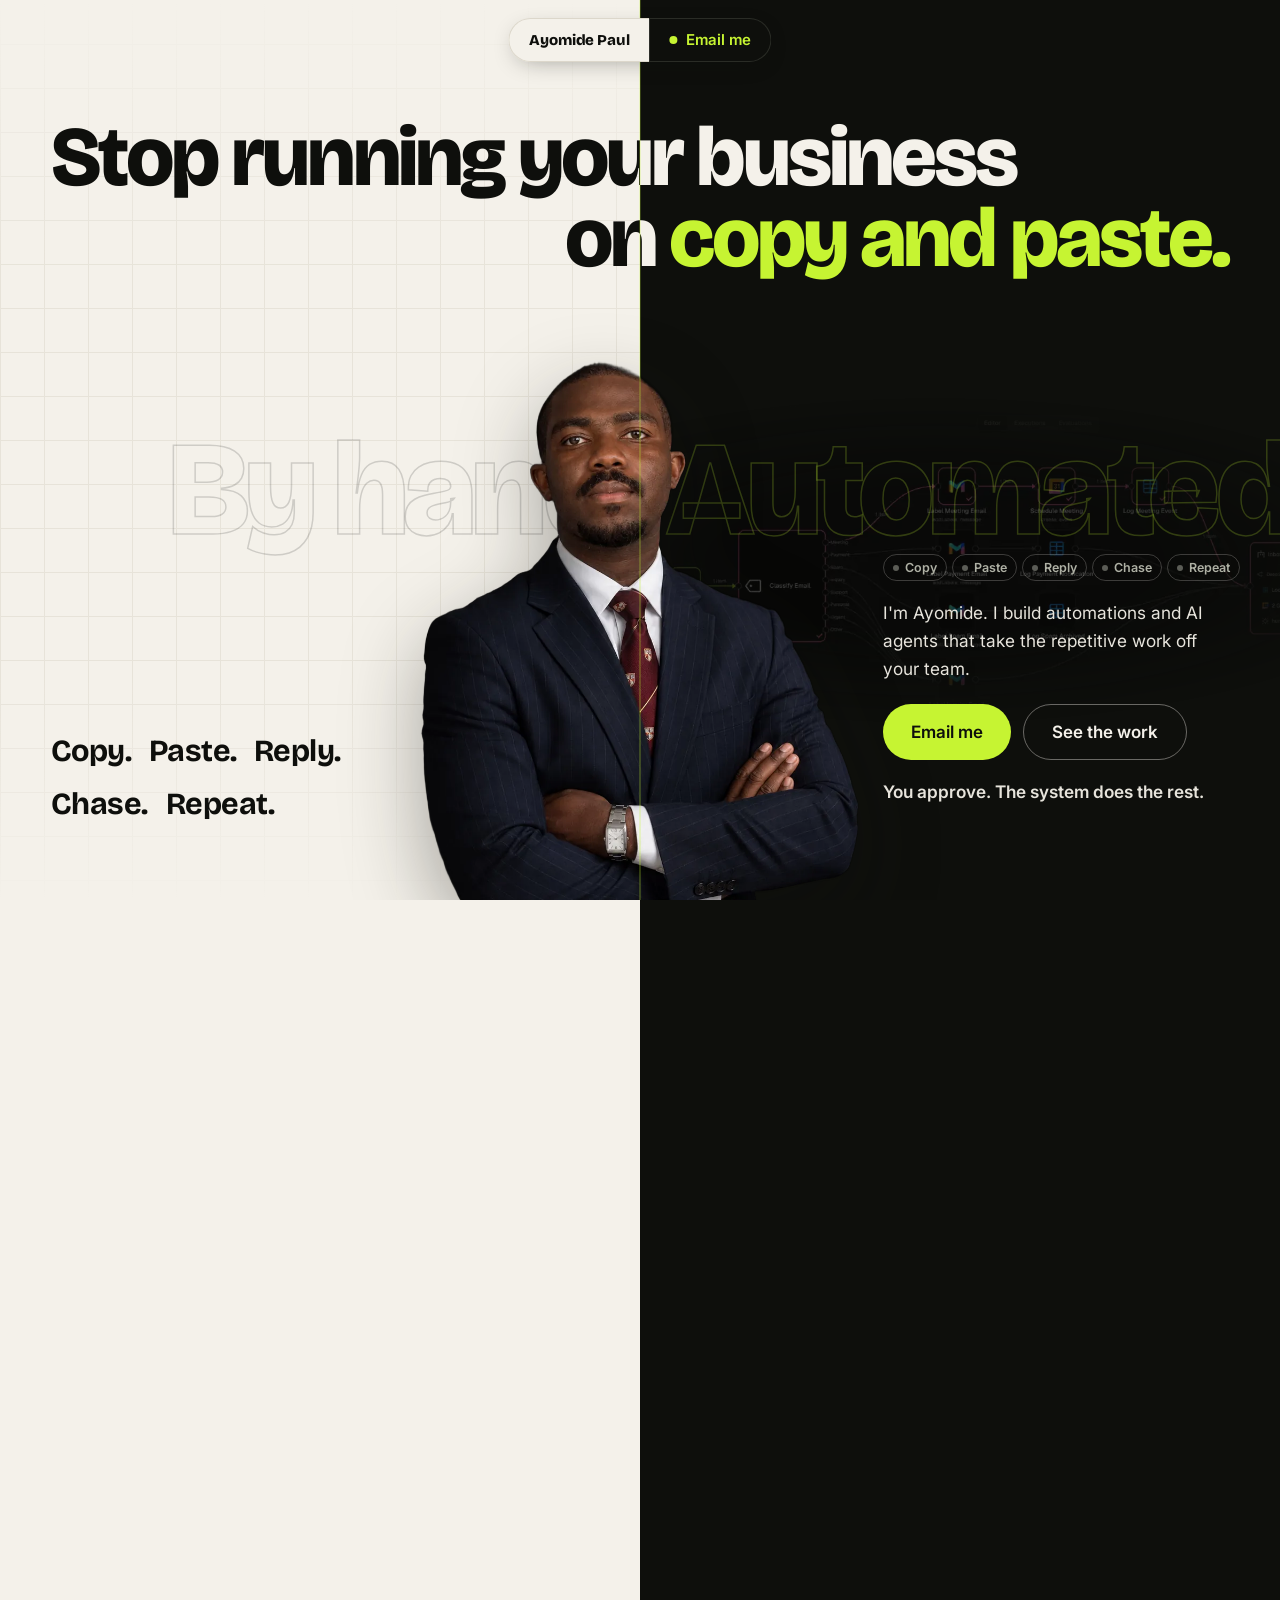
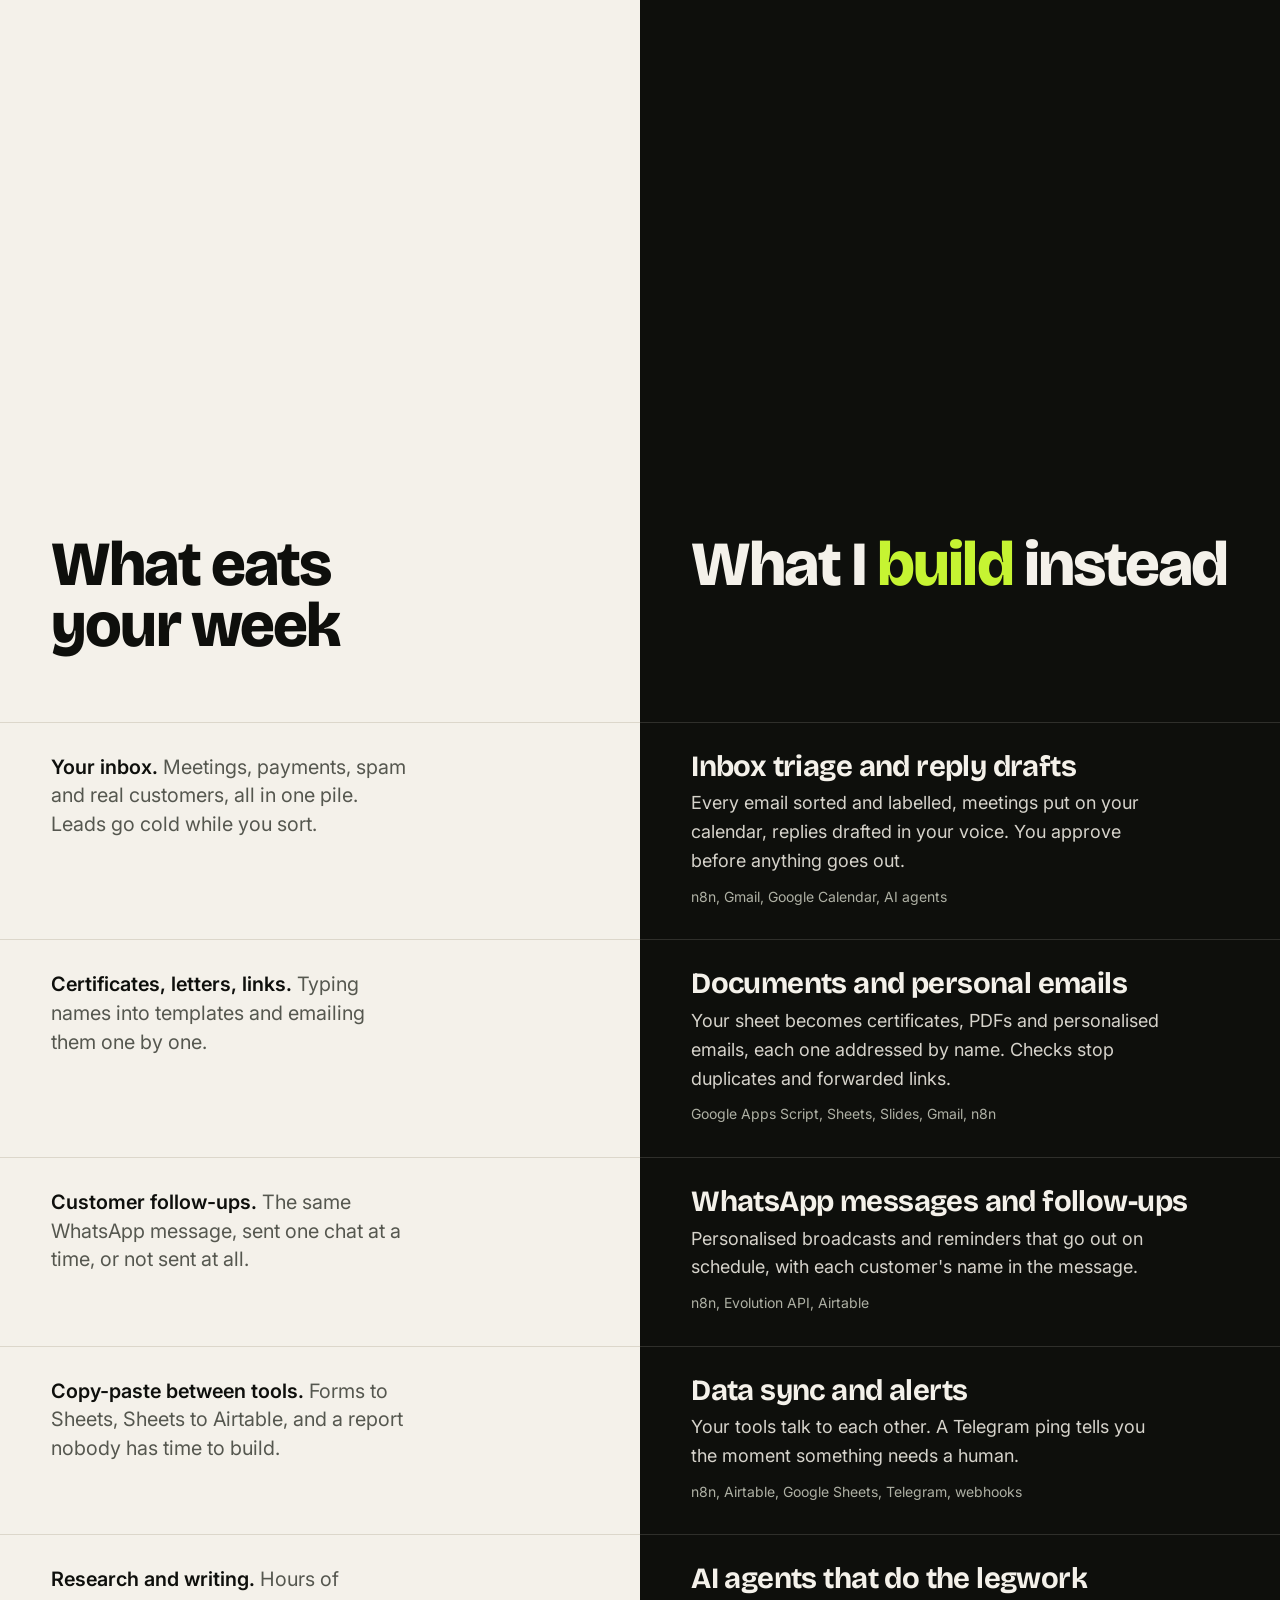
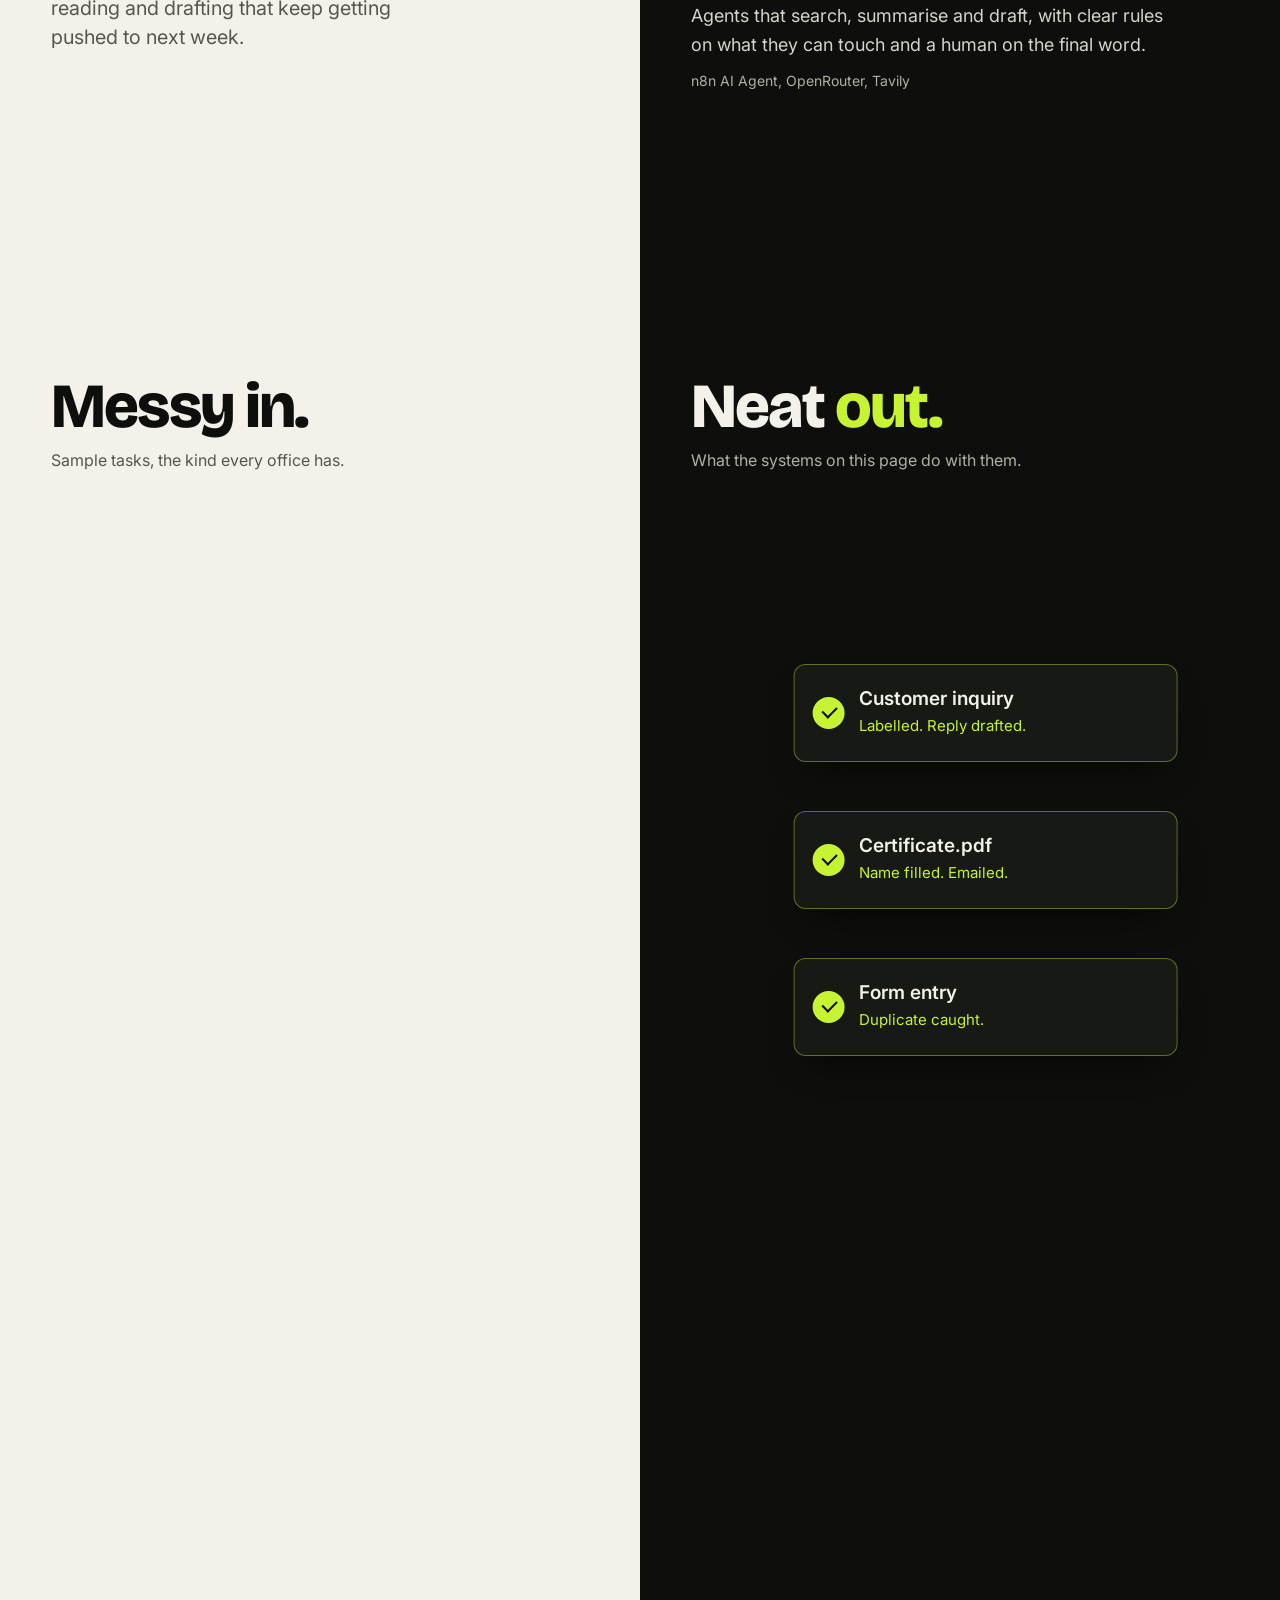
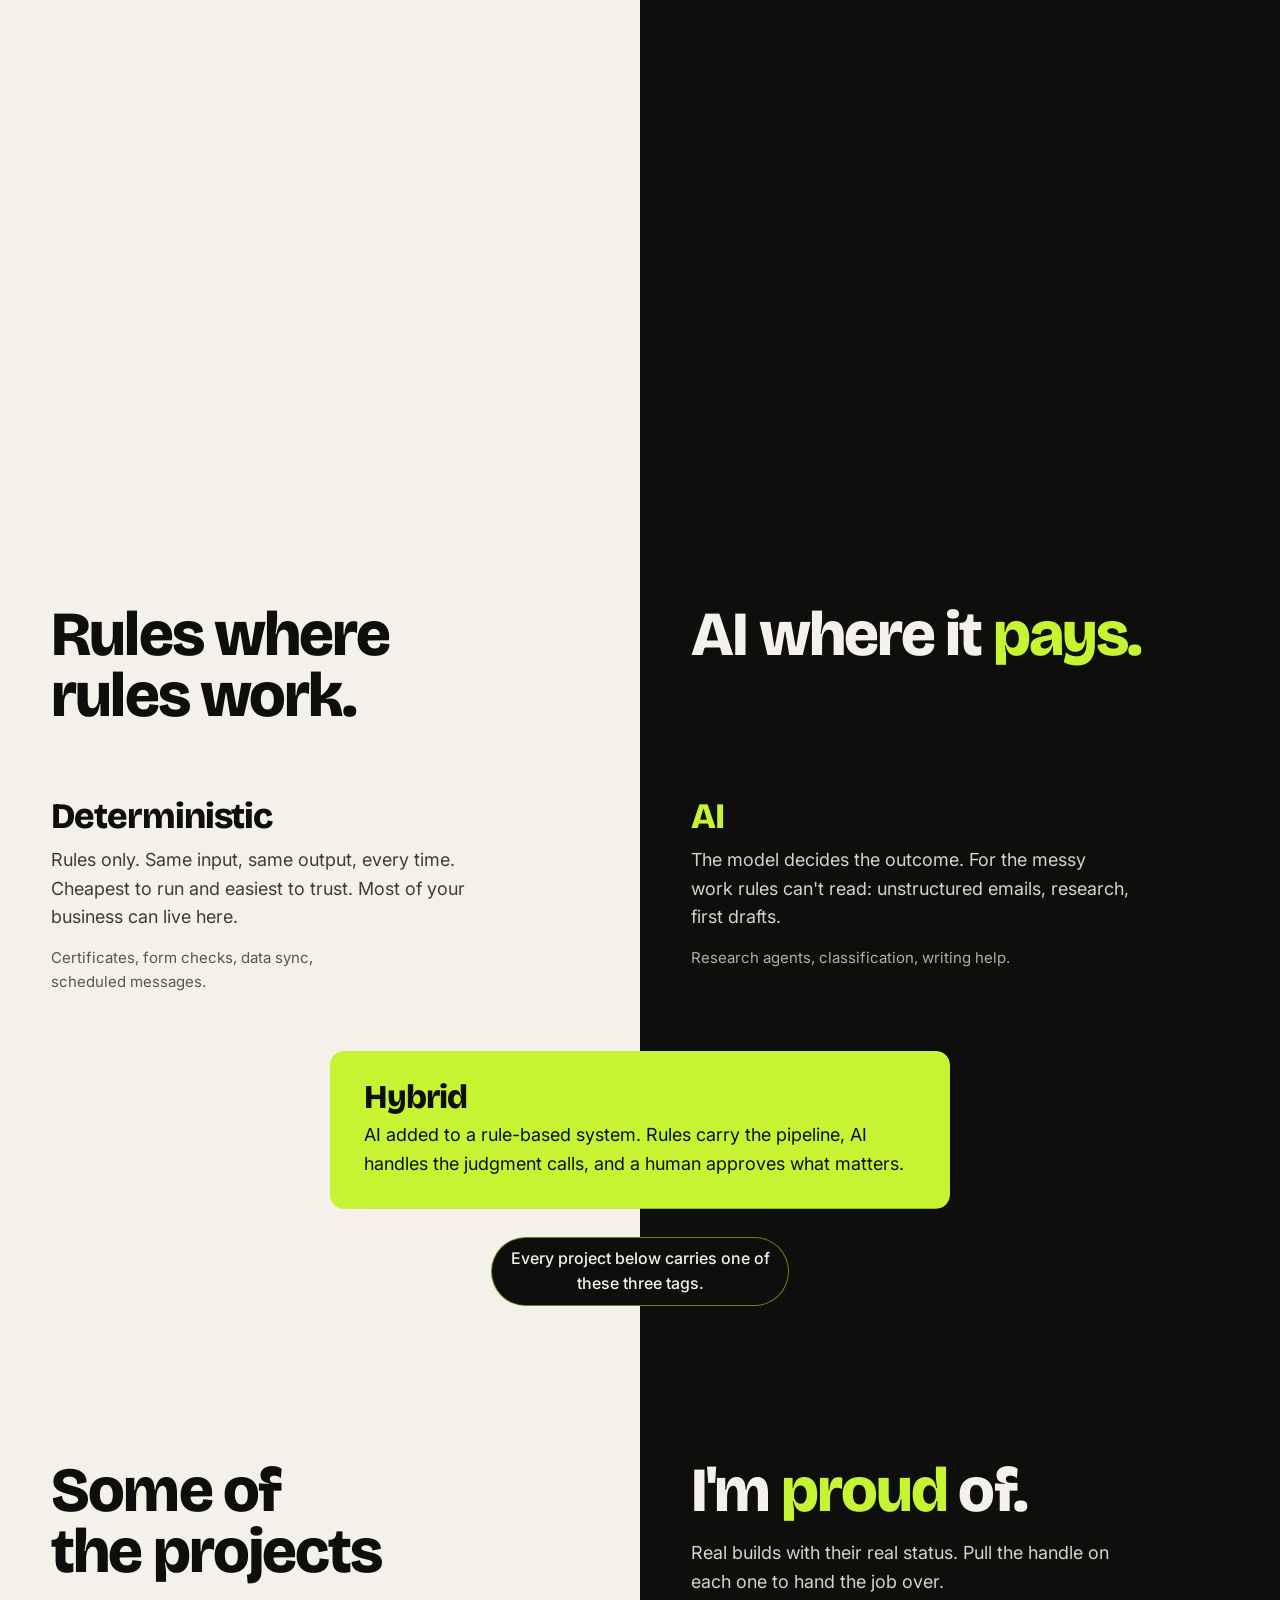
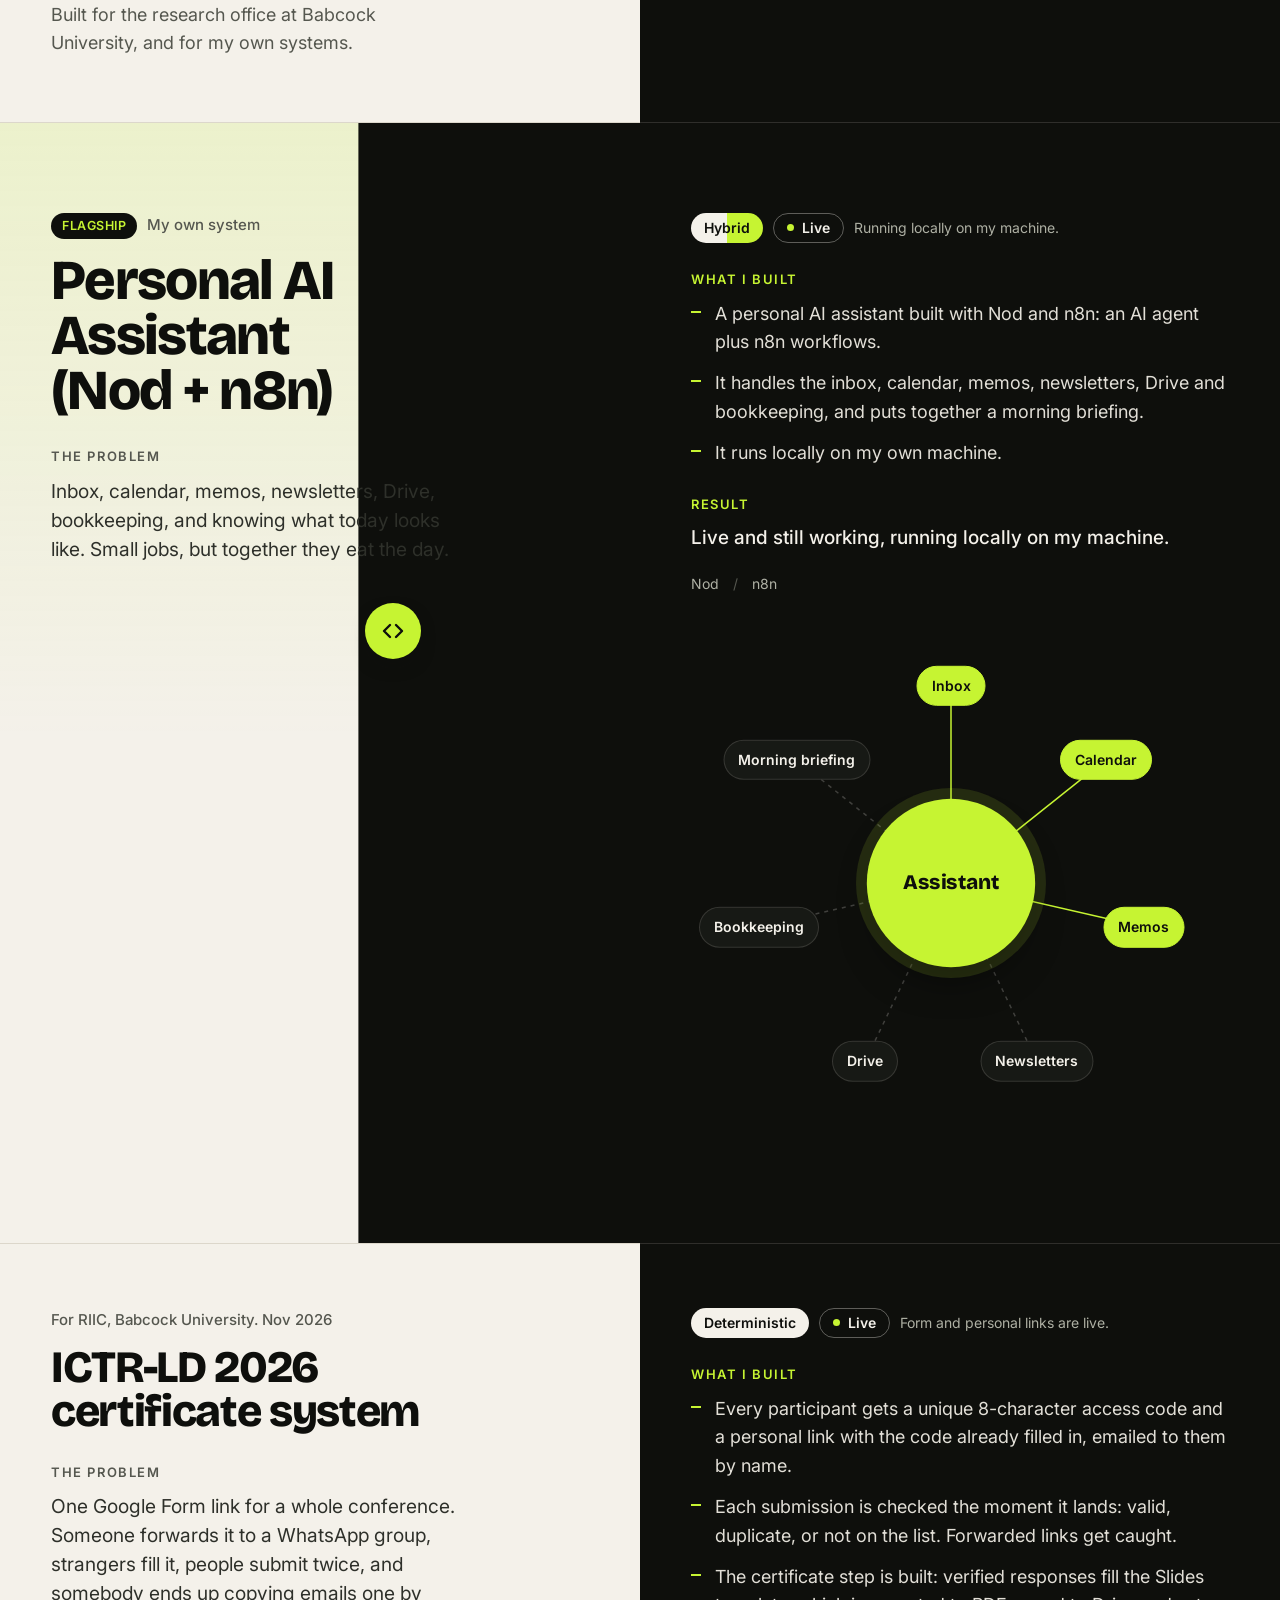
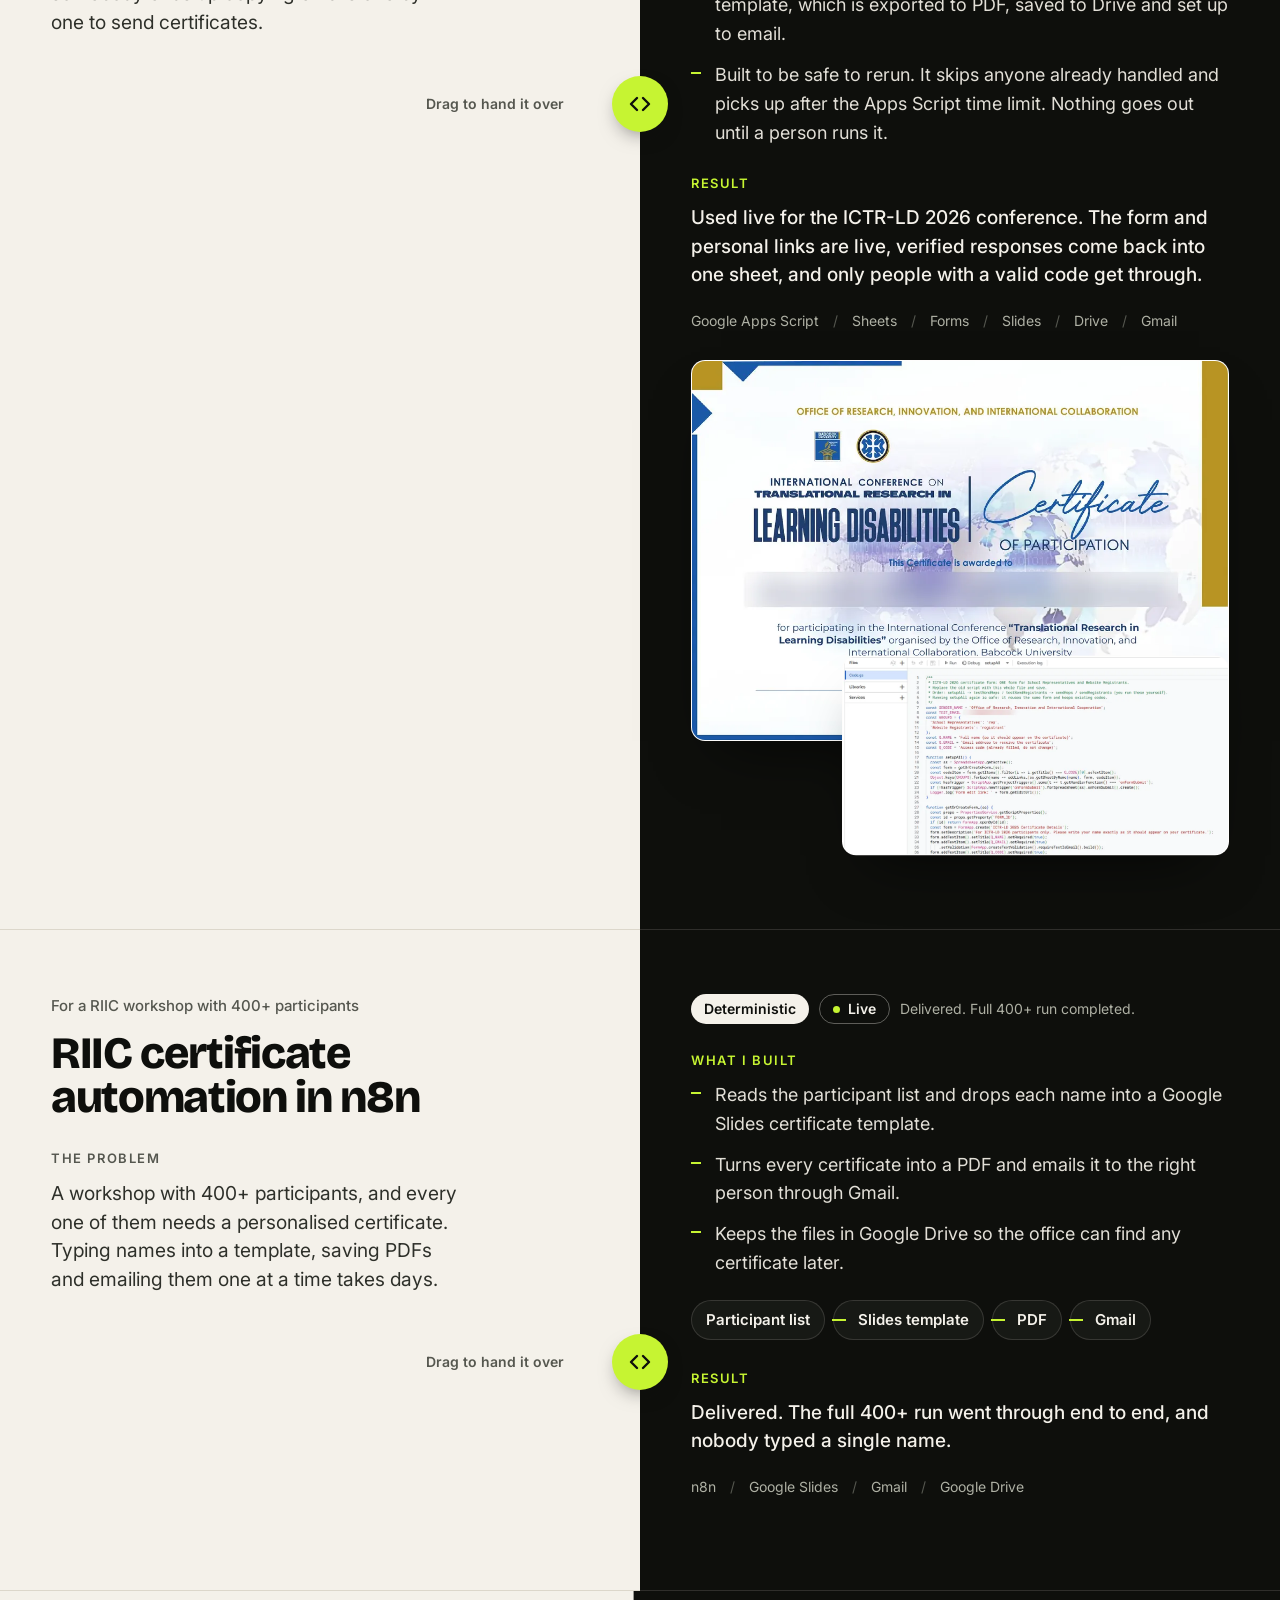
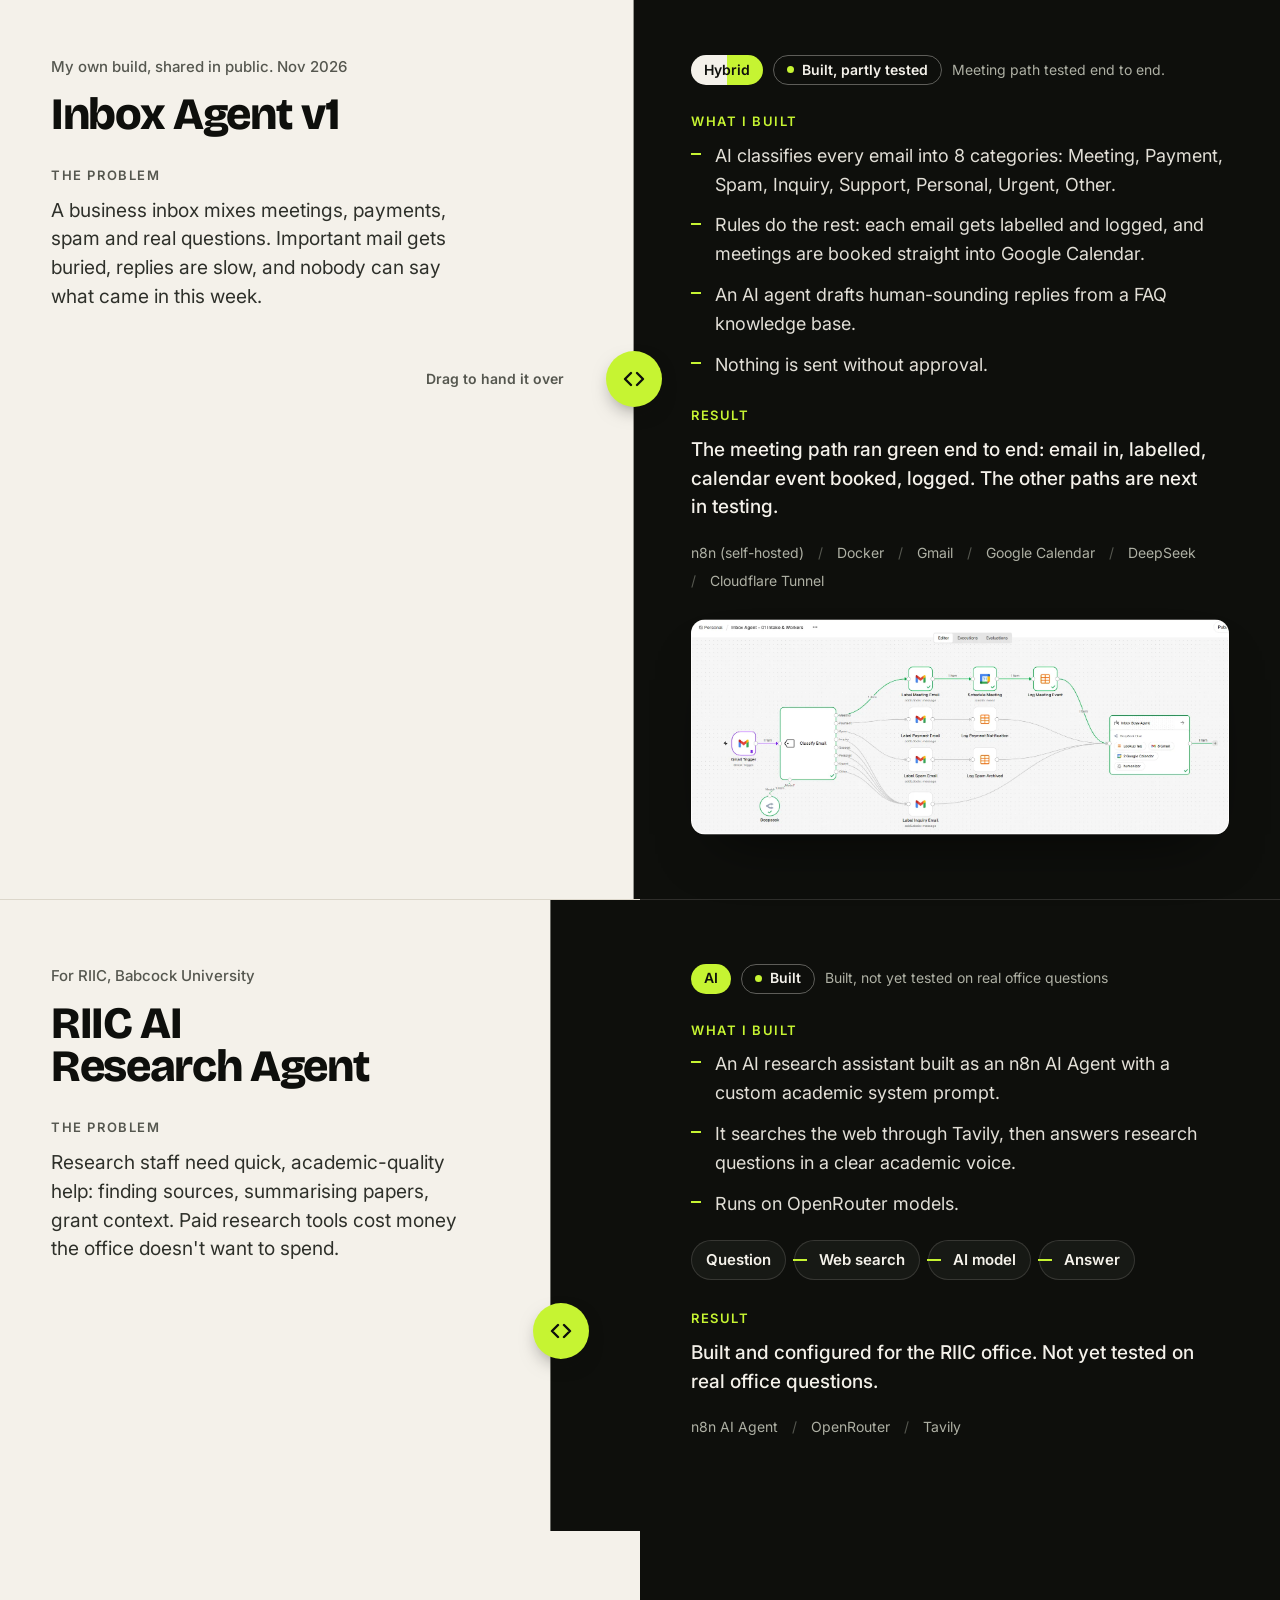
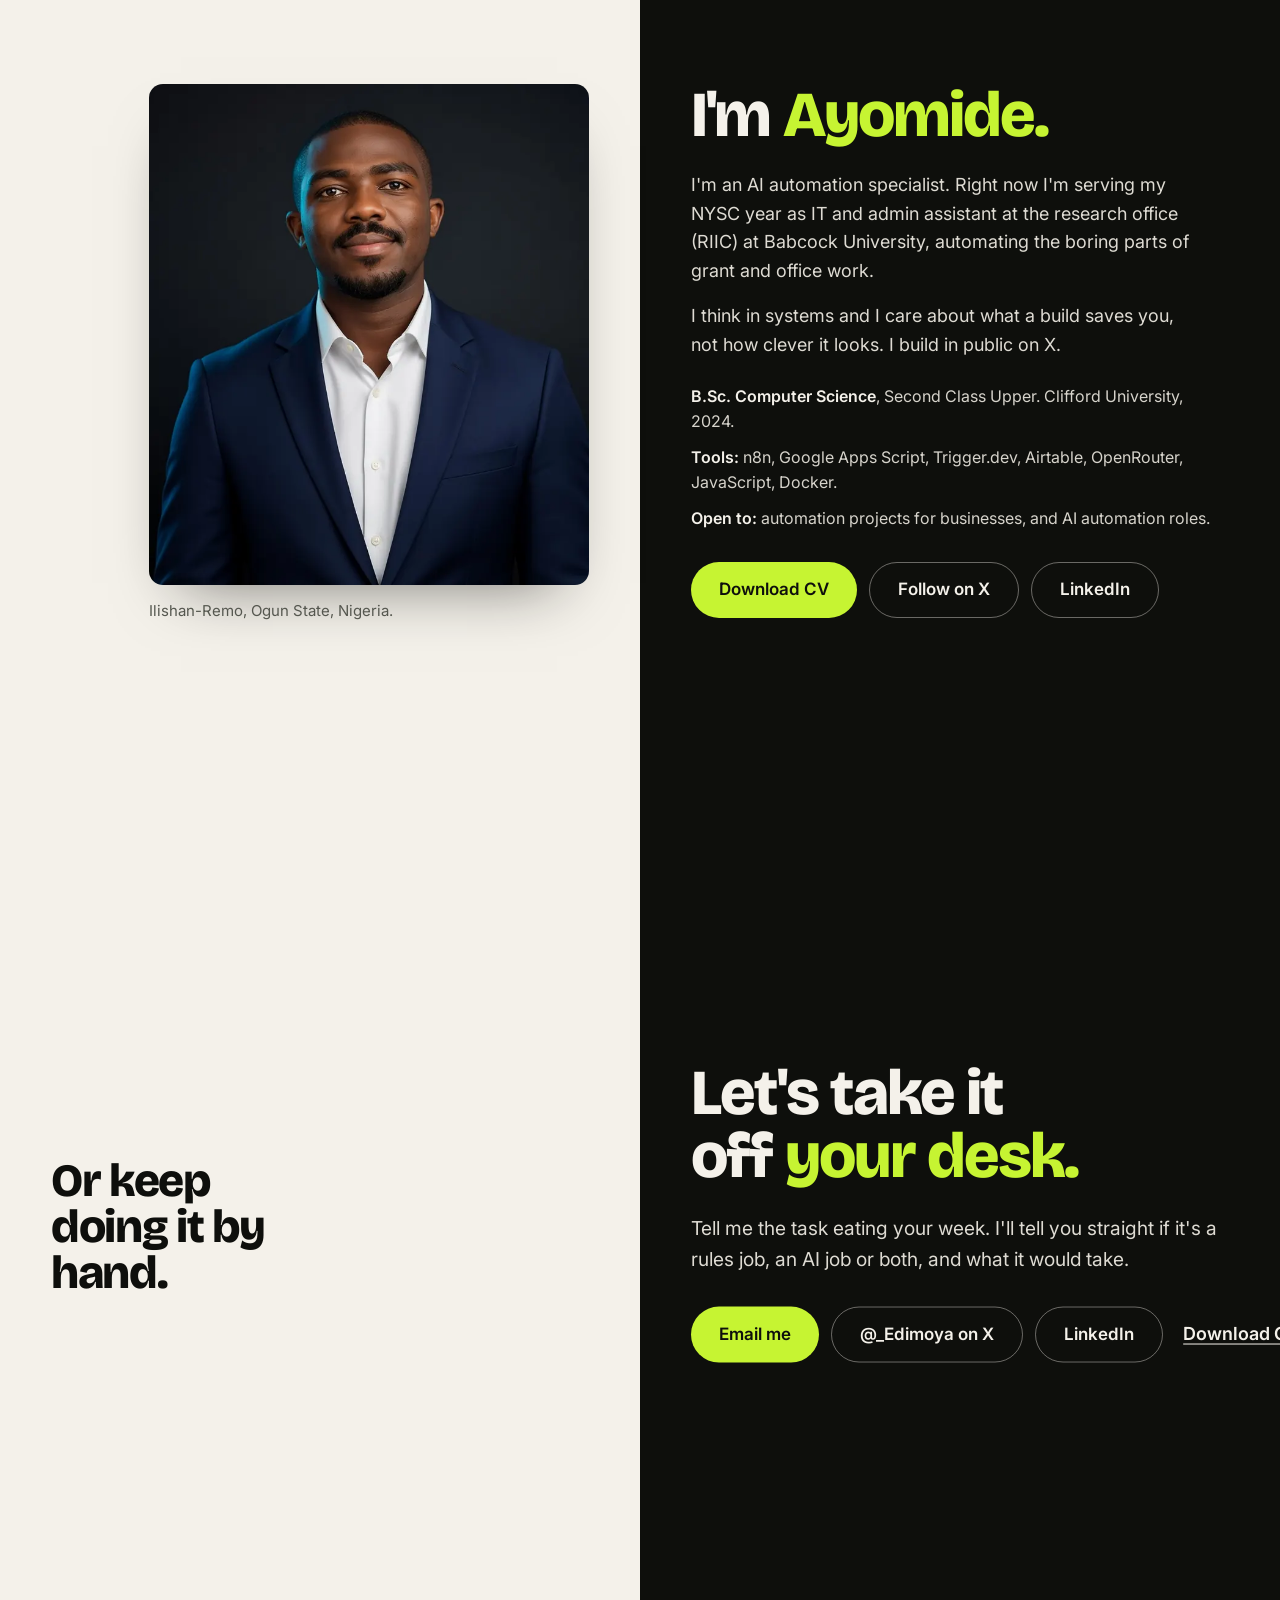
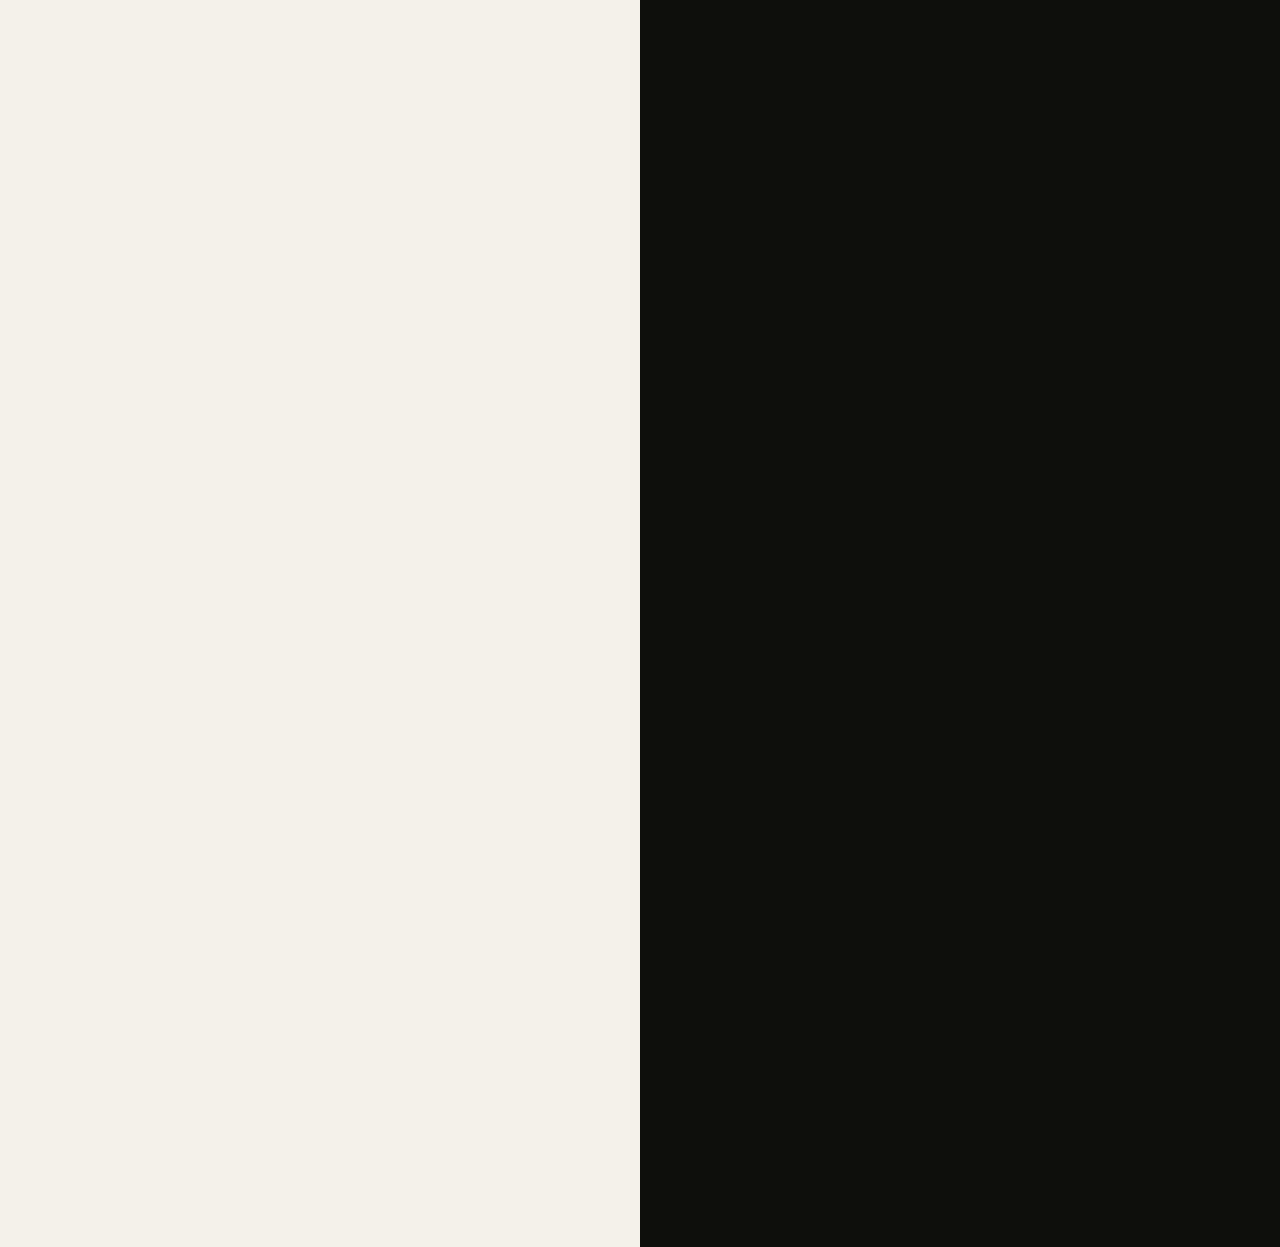
==== commit 8c28e44a: "Use full URLs for share image" ====
--- a/index.html
+++ b/index.html
@@ -10,12 +10,14 @@
 <meta property="og:type" content="website">
 <meta property="og:title" content="Ayomide Paul · AI automation for businesses">
 <meta property="og:description" content="Stop running your business on copy and paste. I build the automations and AI agents that do the repetitive work.">
-<meta property="og:image" content="/assets/og.jpg">
+<meta property="og:url" content="https://ayomide-ibitoye.vercel.app/">
+<link rel="canonical" href="https://ayomide-ibitoye.vercel.app/">
+<meta property="og:image" content="https://ayomide-ibitoye.vercel.app/assets/og.jpg">
 <meta property="og:image:width" content="1200">
 <meta property="og:image:height" content="630">
 <meta name="twitter:card" content="summary_large_image">
 <meta name="twitter:creator" content="@_Edimoya">
-<meta name="twitter:image" content="/assets/og.jpg">
+<meta name="twitter:image" content="https://ayomide-ibitoye.vercel.app/assets/og.jpg">
 <link rel="icon" href="/favicon.svg" type="image/svg+xml">
 <link rel="me" href="https://x.com/_Edimoya">
 <link rel="me" href="https://www.linkedin.com/in/ayomide-ibitoye-b1a594445">
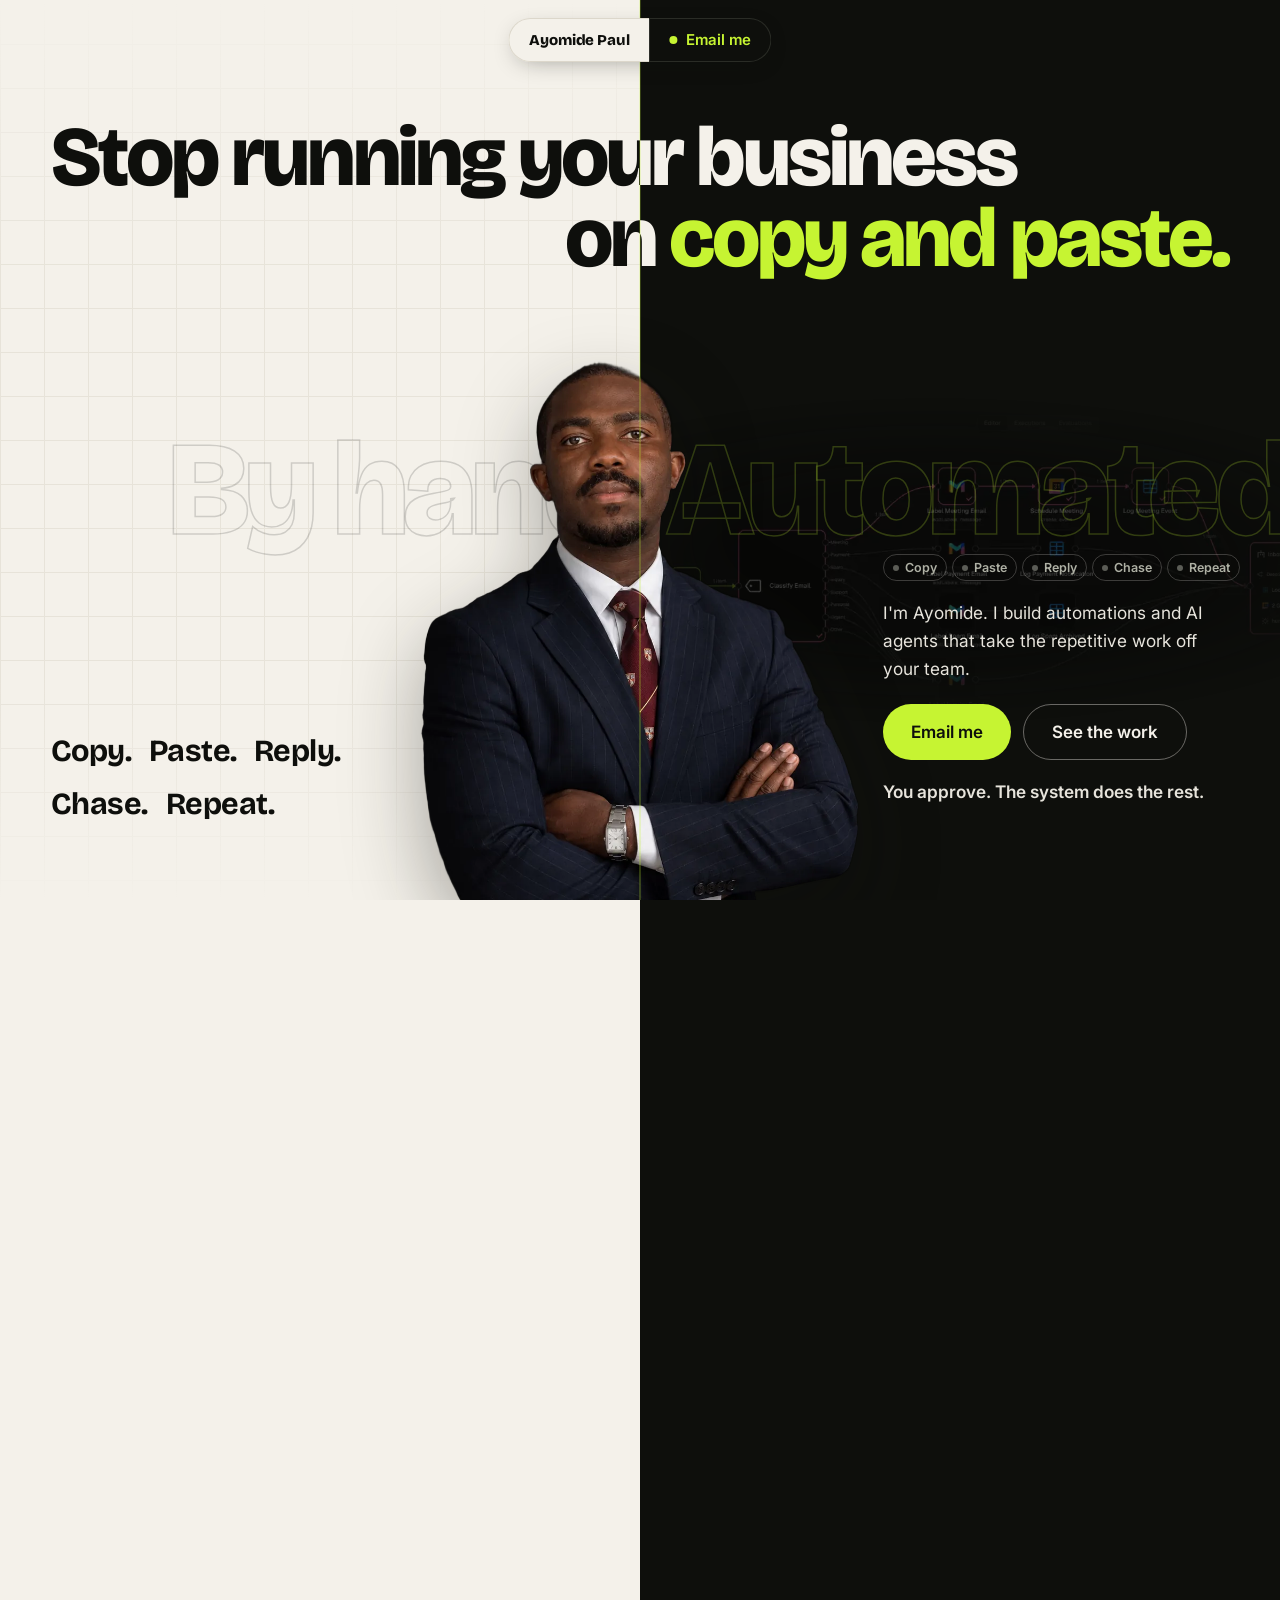
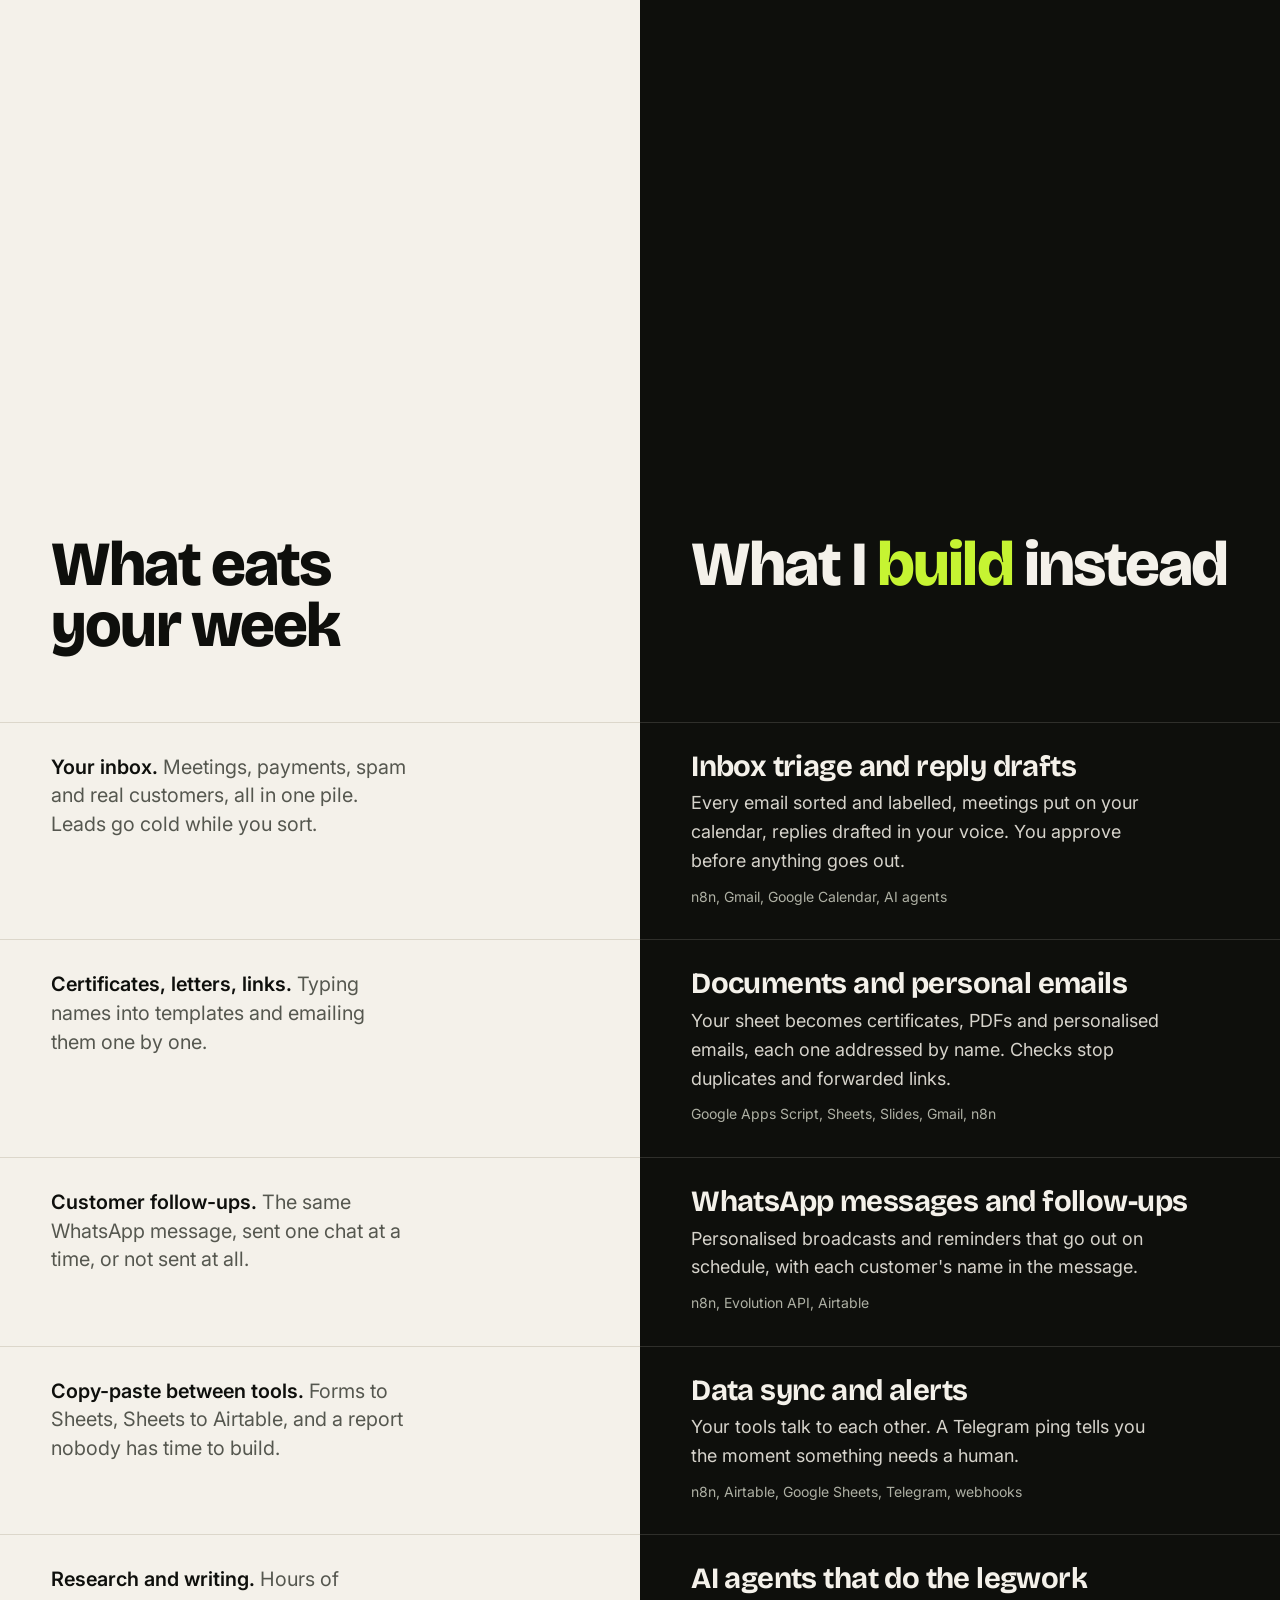
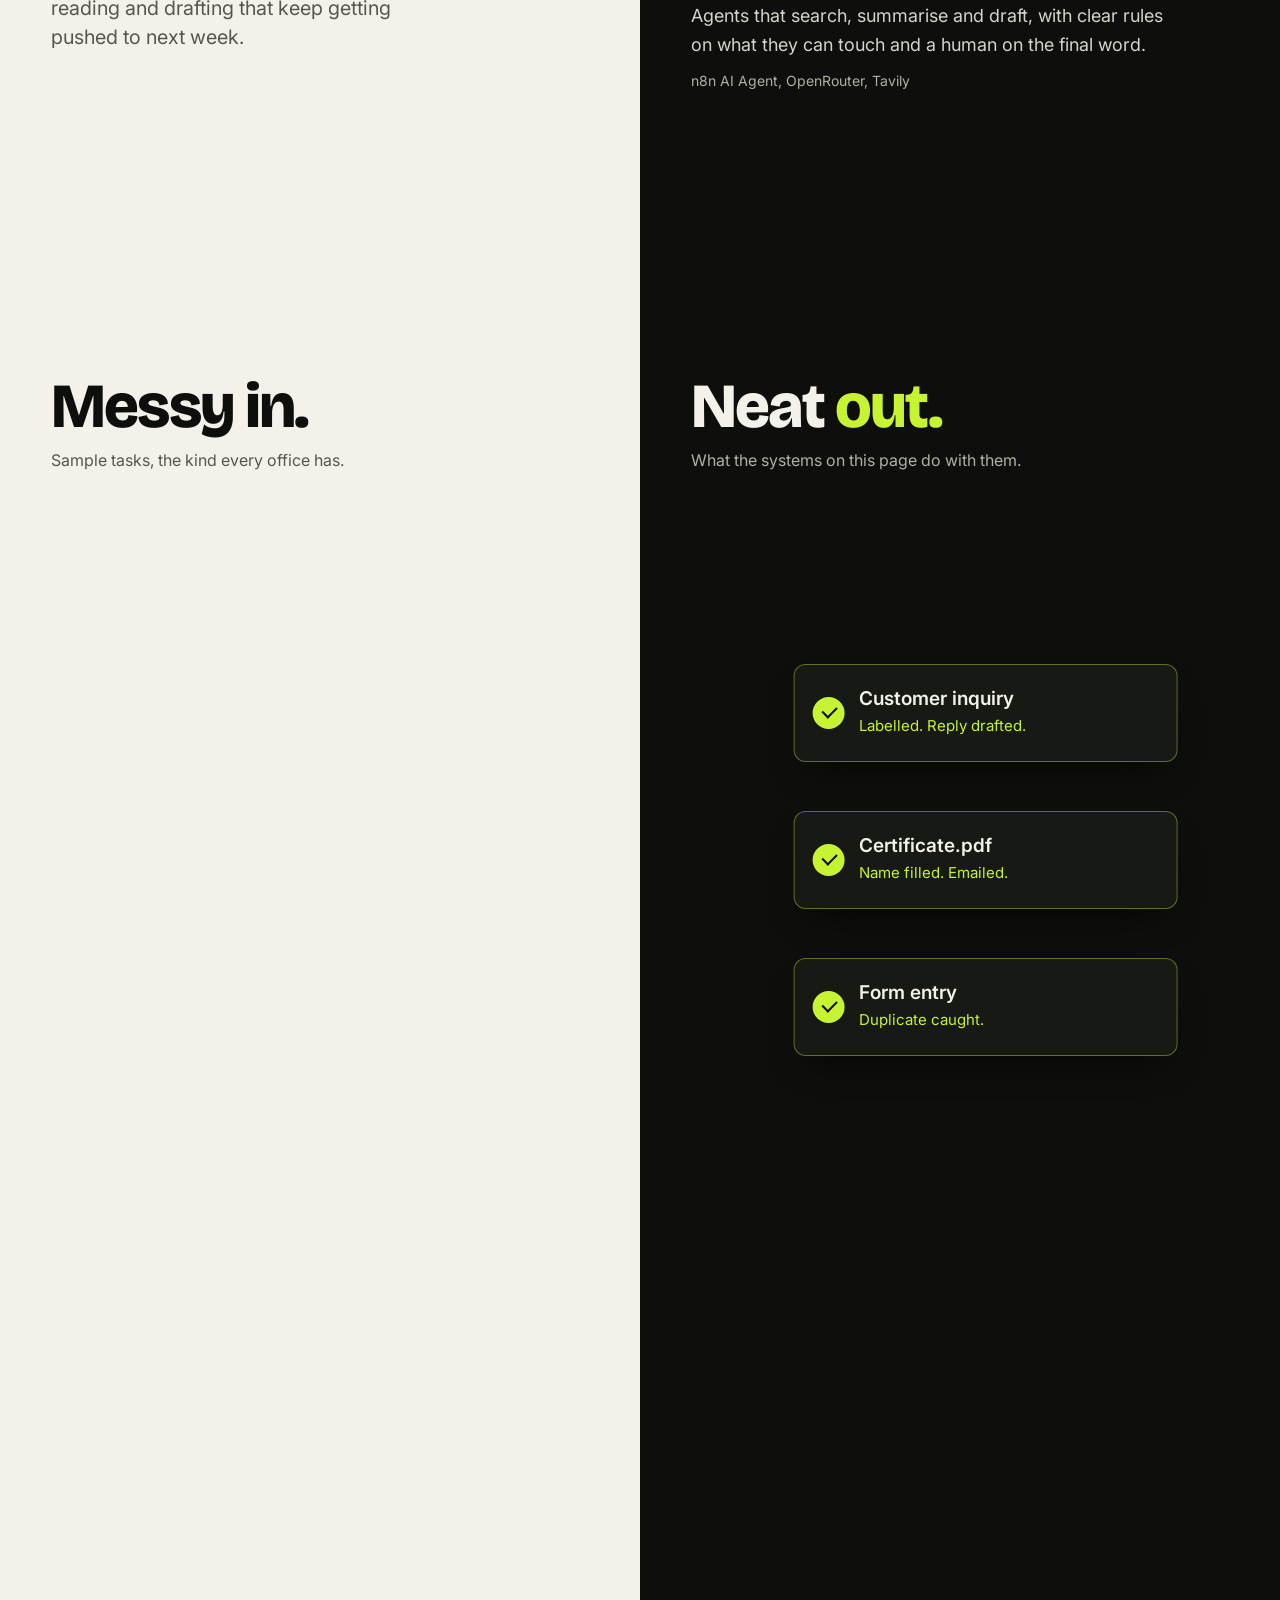
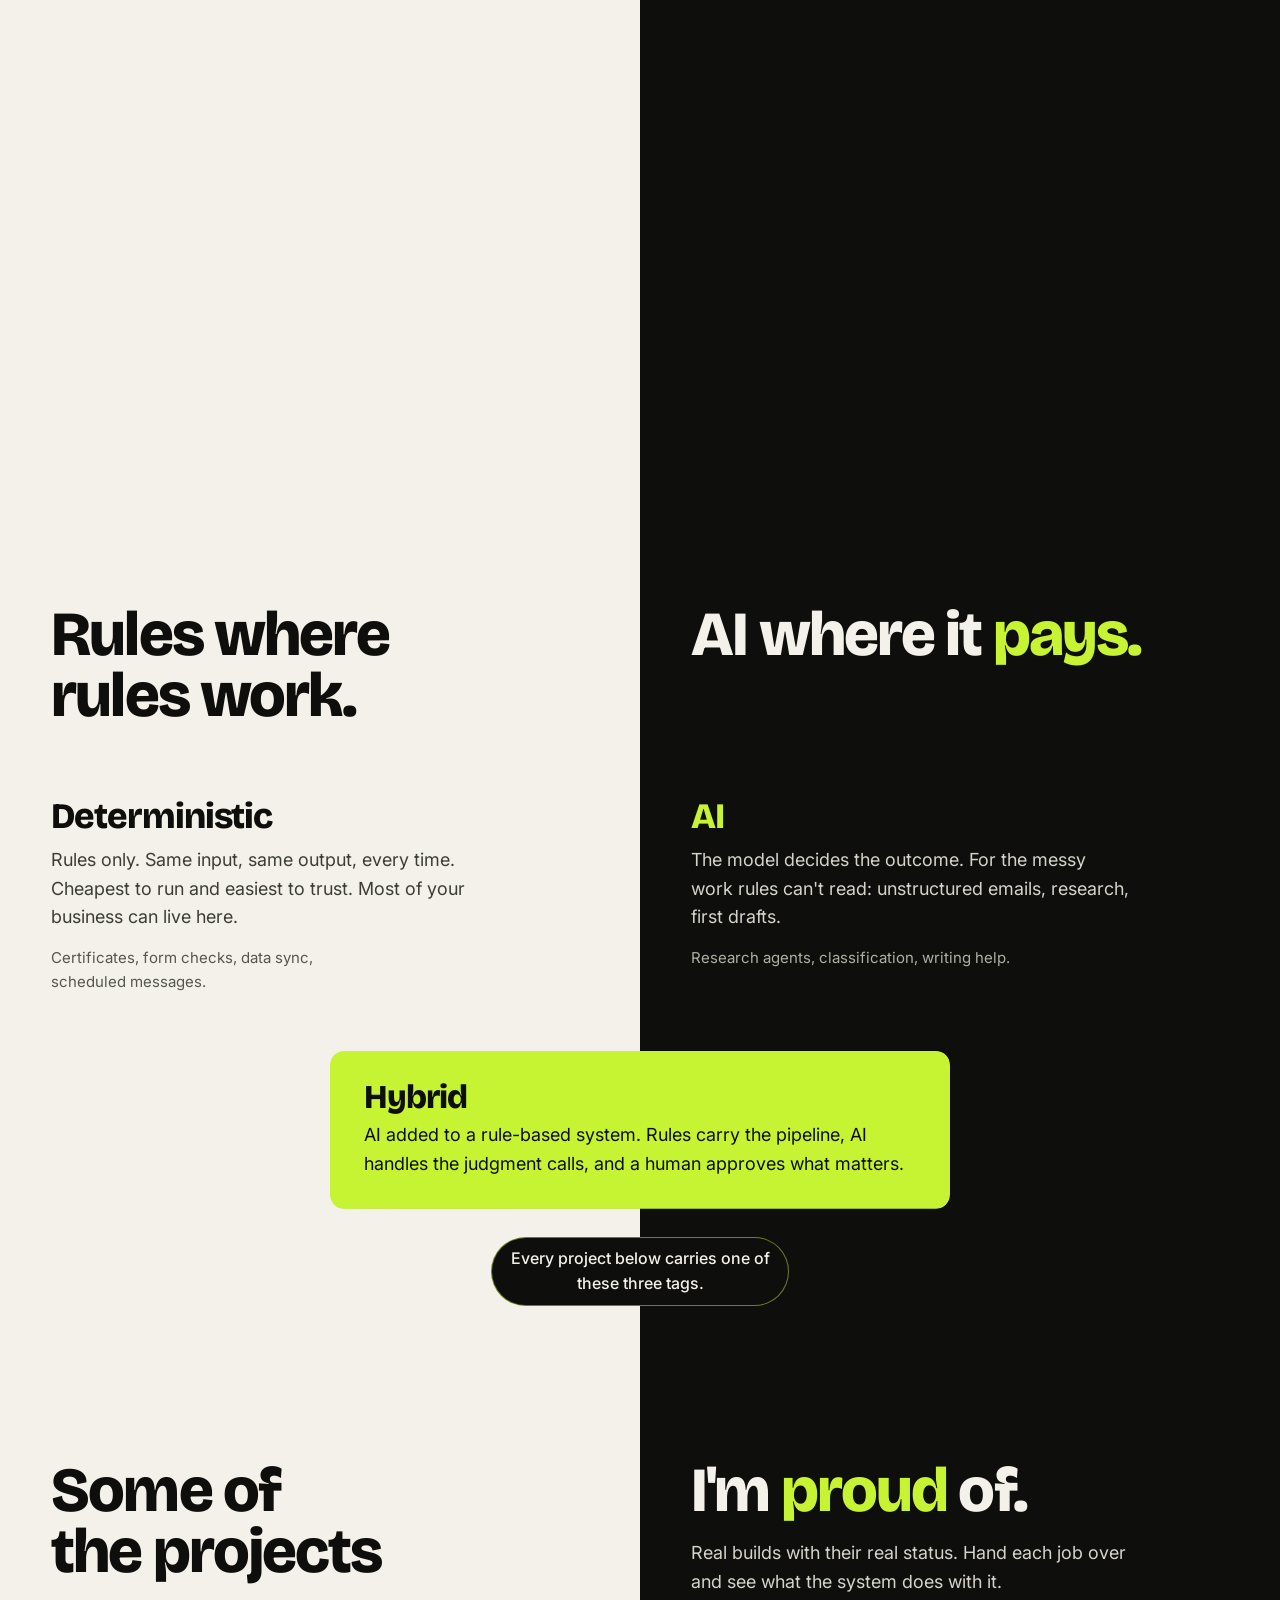
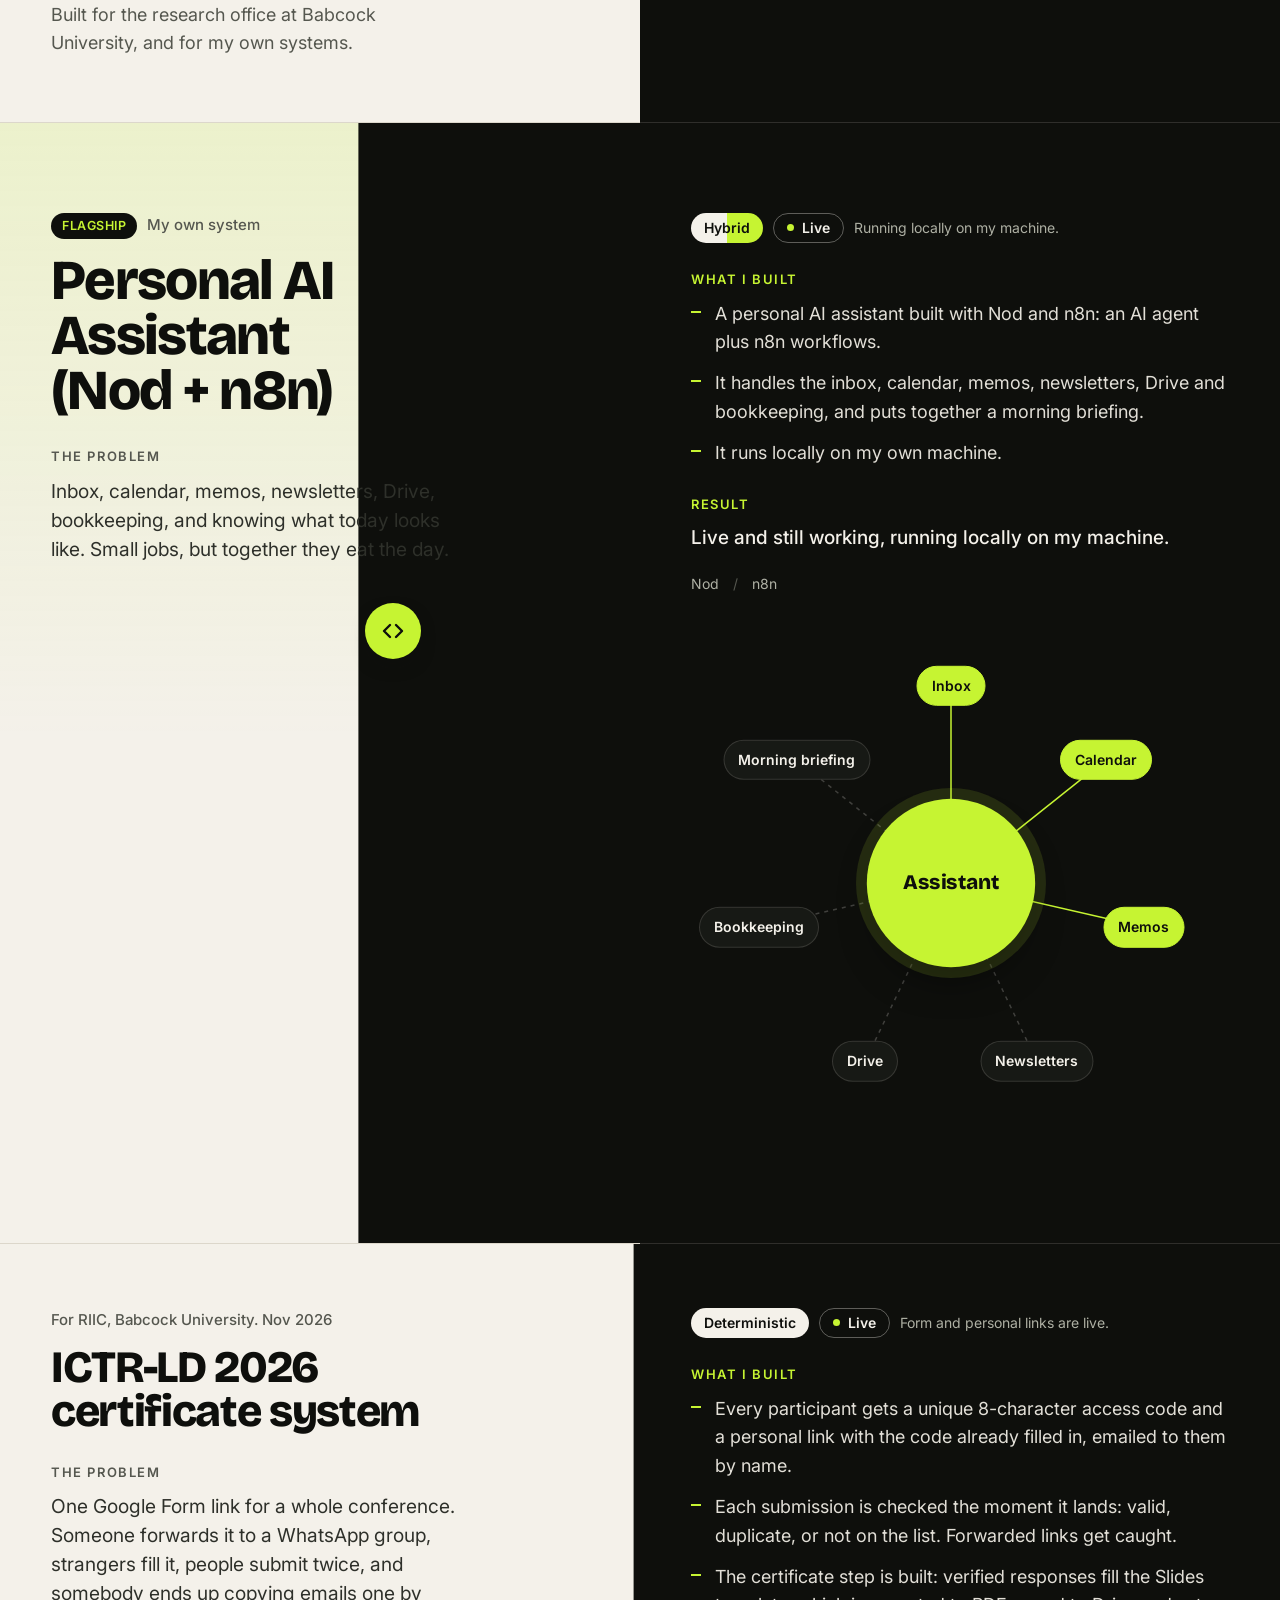
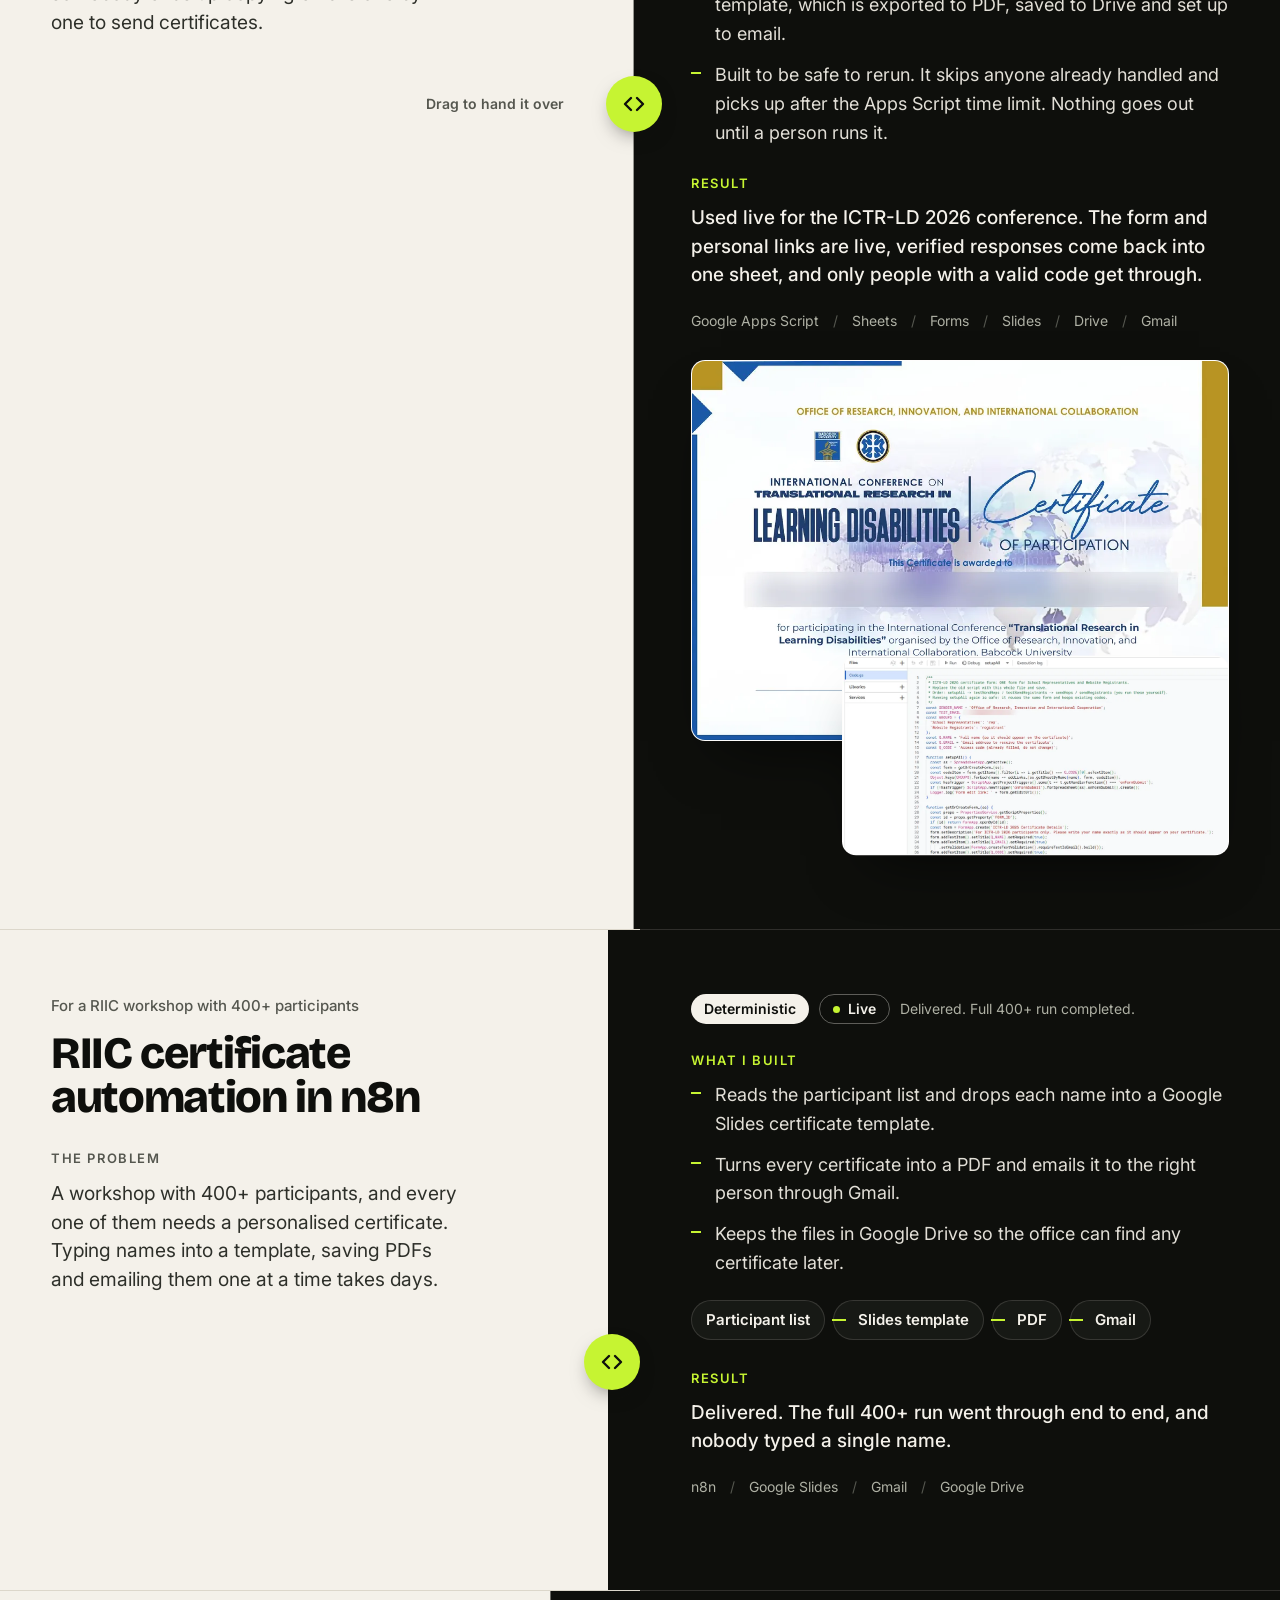
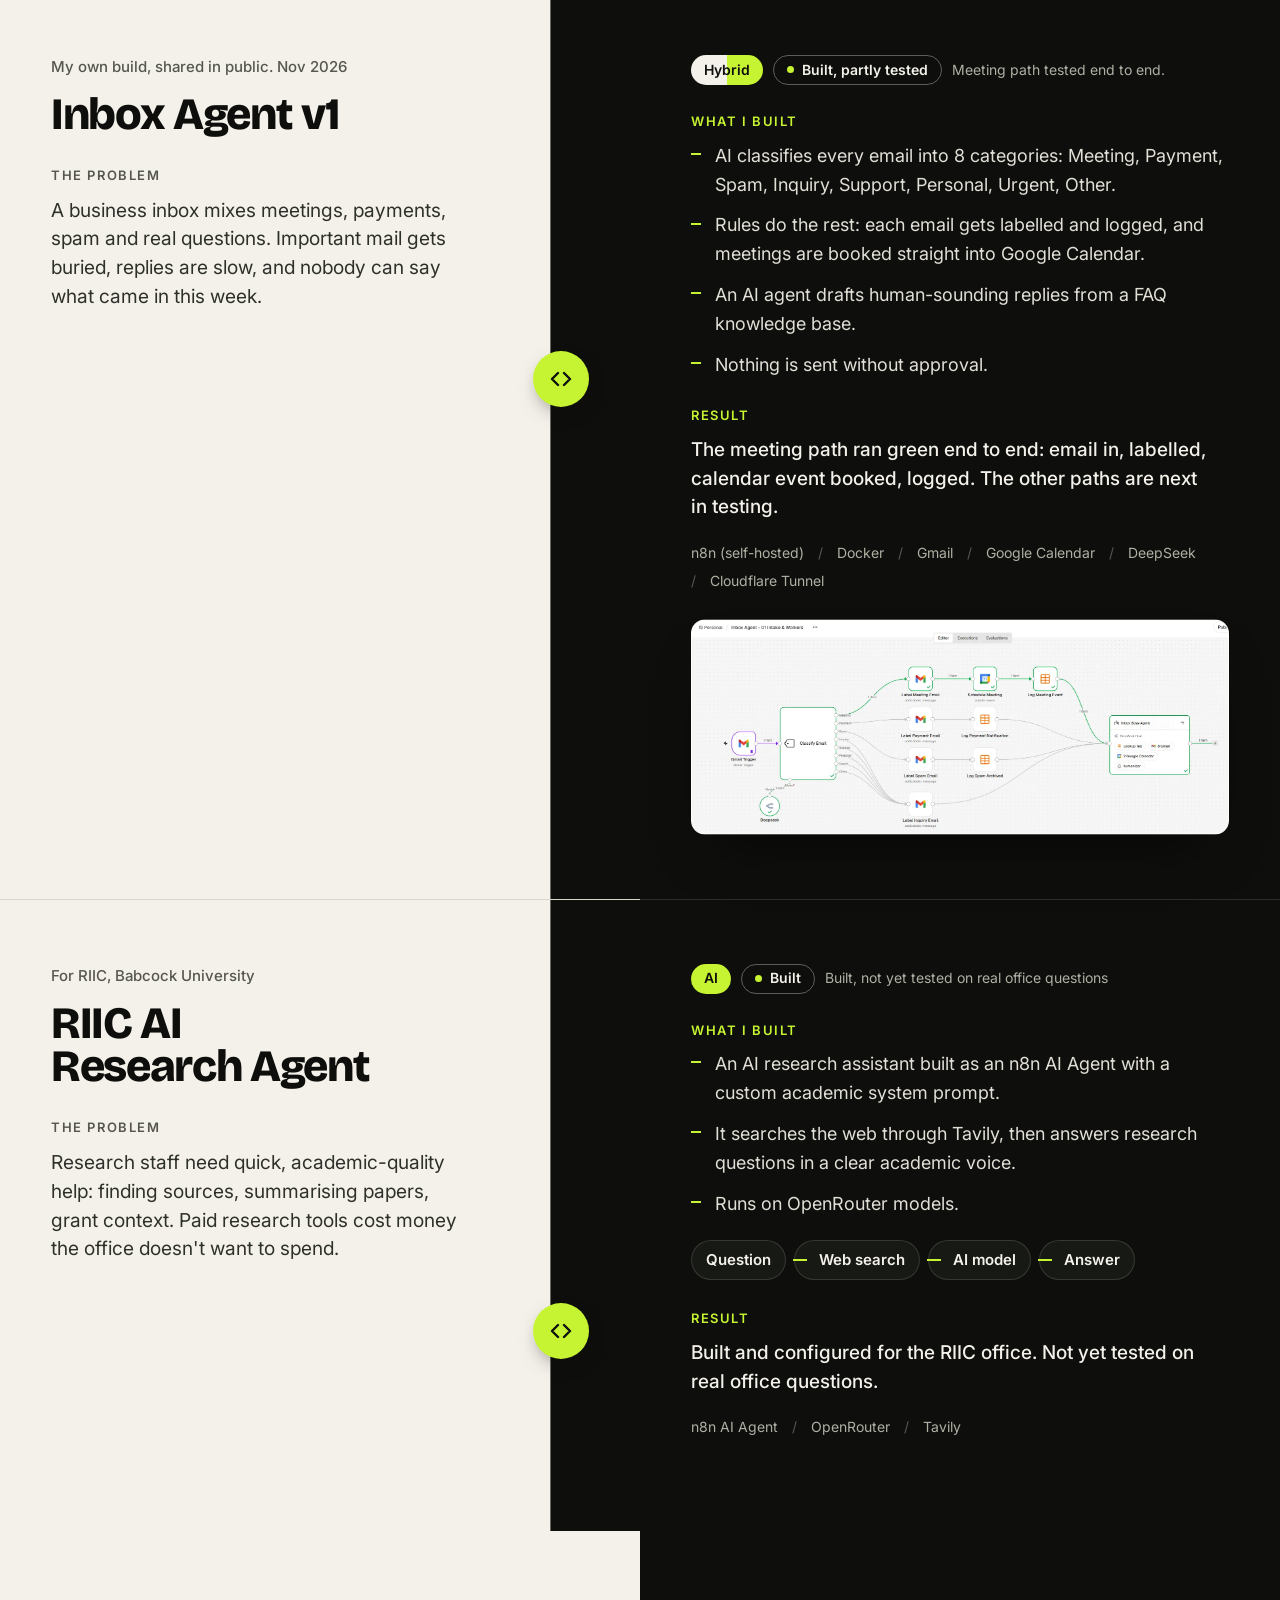
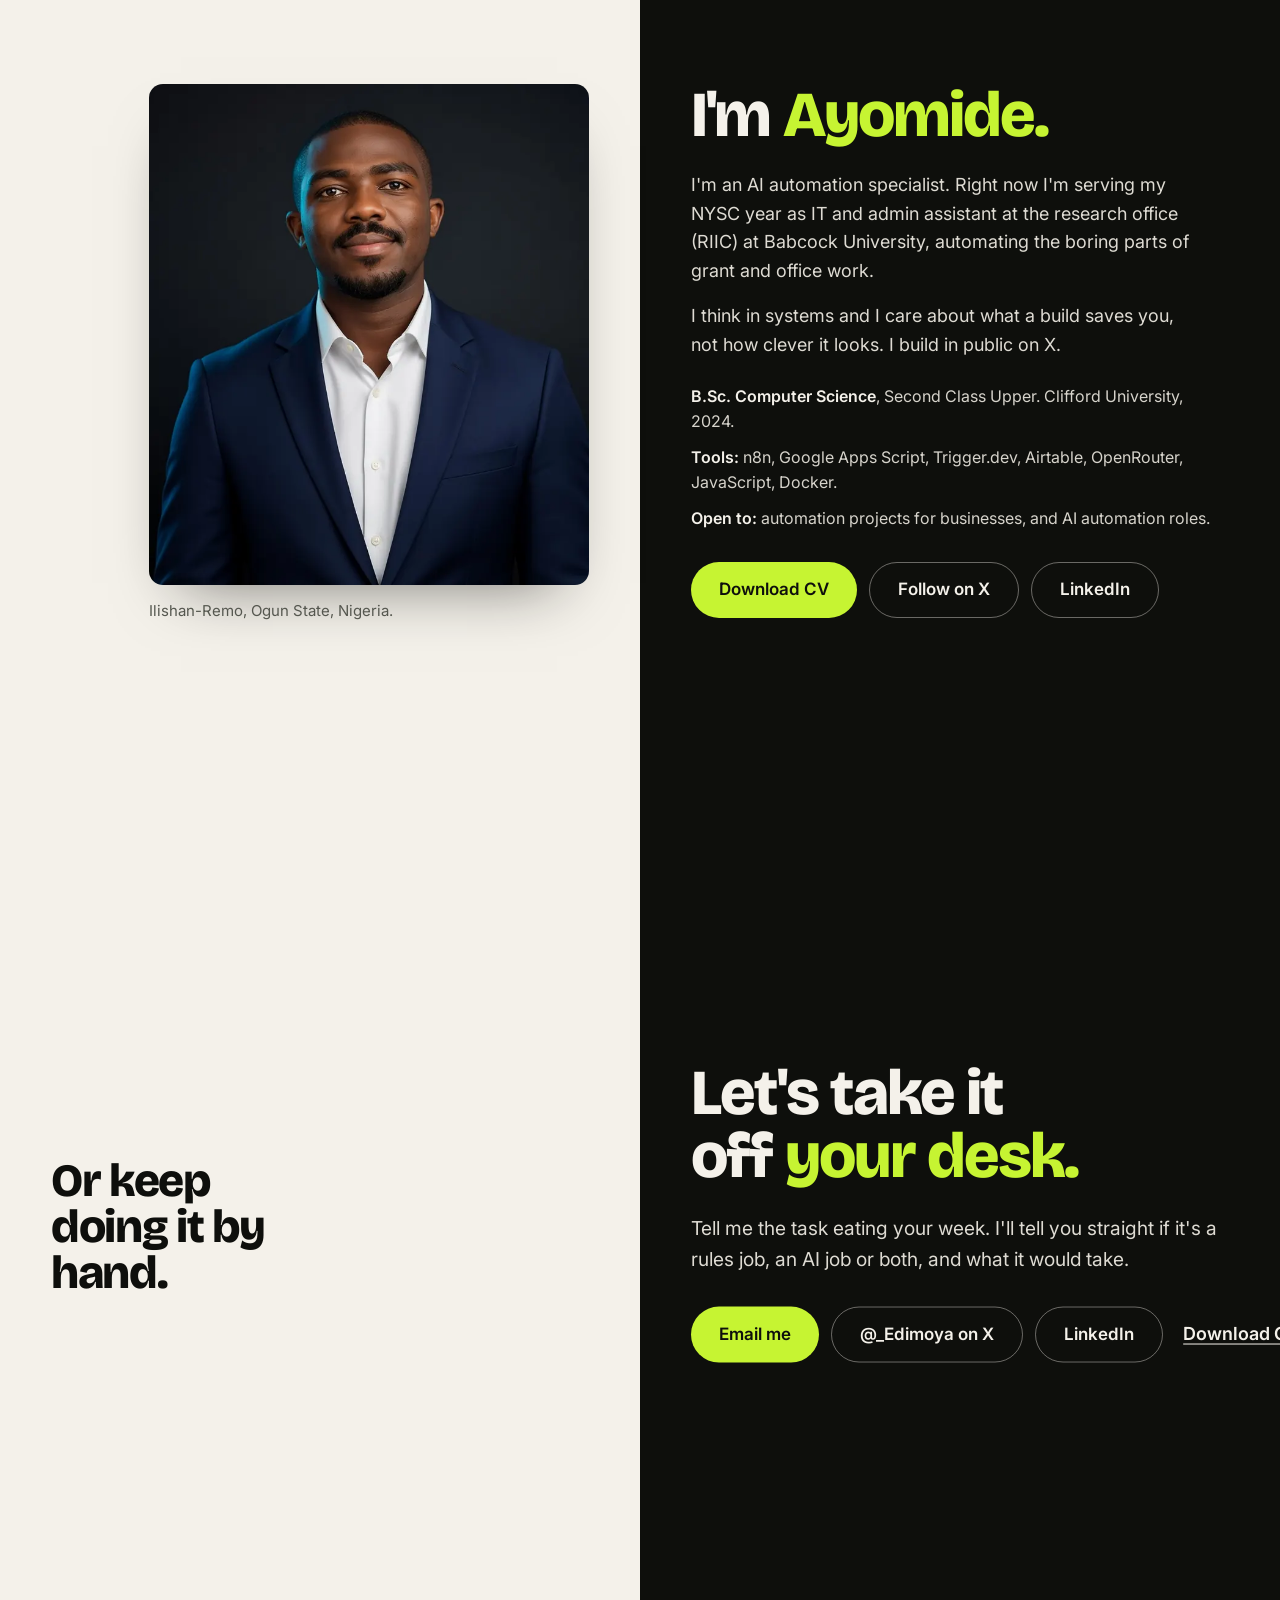
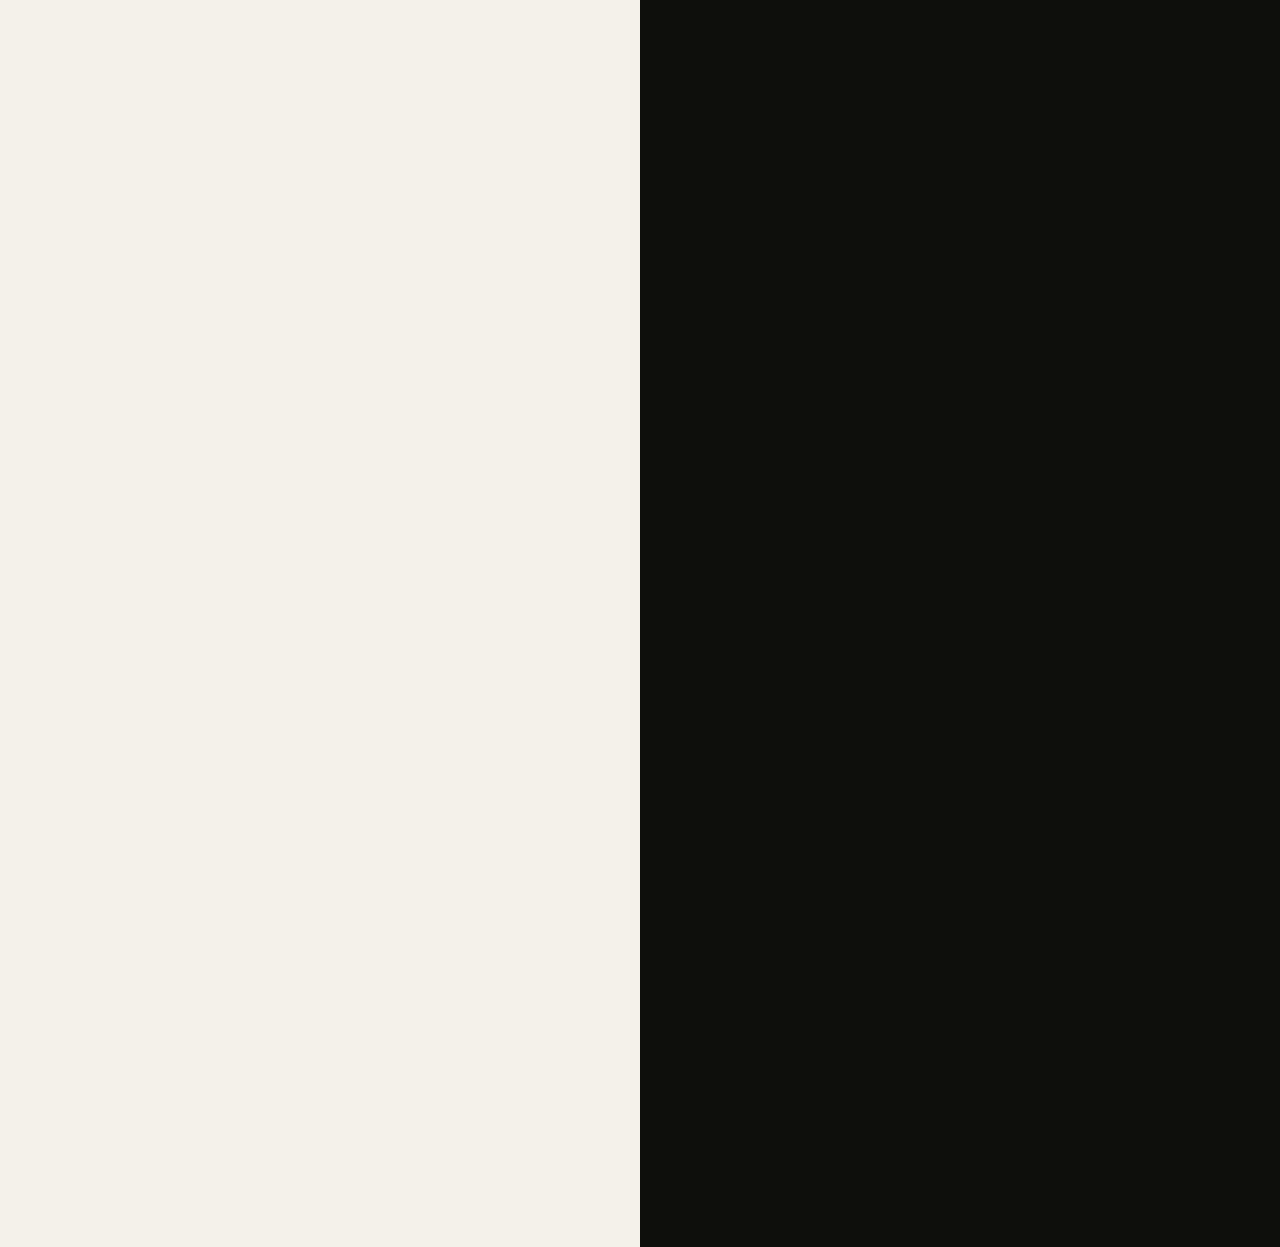
==== commit d287831d: "Mobile rework: tap reveal, shorter pins, vertical wipe" ====
--- a/index.html
+++ b/index.html
@@ -250,6 +250,15 @@
 
 .case__media{border-radius:var(--r);overflow:hidden;border:1px solid var(--line-d);background:#fff;box-shadow:0 30px 60px -30px rgba(0,0,0,.7);transform:translateY(calc(var(--m,0) * 1px))}
 .case__media--second{width:72%;margin:-14% 0 0 auto;position:relative}
+
+.handit{display:none;position:relative;align-items:center;gap:12px;height:58px;padding:0 24px 0 8px;border:0;border-radius:999px;background:var(--lime);color:var(--ink);font:600 17px/1 var(--text);box-shadow:0 10px 24px -10px rgba(14,15,12,.55);cursor:pointer;-webkit-tap-highlight-color:transparent;touch-action:manipulation;transition:transform .14s var(--ease),background-color .2s var(--ease),color .2s var(--ease)}
+.handit::before{content:"";flex:none;width:42px;height:42px;border-radius:50%;background:var(--ink) url("data:image/svg+xml,%3Csvg xmlns='http://www.w3.org/2000/svg' viewBox='0 0 24 24' fill='none' stroke='%23C6F432' stroke-width='2.6' stroke-linecap='round' stroke-linejoin='round'%3E%3Cpath d='M12 19V5M6 11l6-6 6 6'/%3E%3C/svg%3E") center/20px no-repeat;transition:transform .35s var(--ease)}
+.handit::after{content:"";position:absolute;inset:0;border-radius:inherit;border:2px solid var(--lime);opacity:0;pointer-events:none}
+.handit:active{transform:scale(.96)}
+.handit.is-nudge::after{animation:halo 1.1s var(--ease) 3}
+@keyframes halo{0%{opacity:.9;transform:scale(1)}100%{opacity:0;transform:scale(1.18,1.5)}}
+.case.is-handed .handit{background:var(--surface-d);color:var(--cream);box-shadow:inset 0 0 0 1.5px rgba(198,244,50,.5)}
+.case.is-handed .handit::before{transform:rotate(180deg)}
 
 /* ---------- about ---------- */
 .about .side-l{display:flex;justify-content:flex-end}
@@ -369,6 +378,58 @@
 }
 @media (max-width:860px) and (max-height:700px){ .subject{height:40vh} }
 
+/* ---------- phones, touch pass: the line runs across, the dark side wipes up ---------- */
+@media (max-width:860px){
+  .hero{height:150vh;height:150svh}
+  .hero__stage{background:var(--cream)}
+  .hero__stage::before{content:"";position:absolute;inset:0;background:var(--ink);transform:translateY(calc(var(--hs,50) * 1svh));will-change:transform}
+  .hero__stage::after{content:"";position:absolute;left:0;right:0;top:-1px;height:3px;background:var(--lime);transform:translateY(calc(var(--hs,50) * 1svh));transform-origin:0 50%;z-index:2;will-change:transform;animation:drawx .9s var(--ease) .15s both}
+  @keyframes drawx{from{scale:0 1}}
+  .plate--l{height:50%}
+  .plate--r{top:0;height:100%;transform:translateY(calc(var(--hs,50) * 1svh))}
+  .plate--r img{top:4%}
+  .ghost{display:block;top:0;bottom:auto;left:var(--gut);right:auto;margin:0;font-family:var(--text);font-size:11px;font-weight:600;letter-spacing:.16em;text-transform:uppercase;-webkit-text-stroke:0;z-index:3}
+  .ghost--l{color:var(--soft);transform:translateY(calc(var(--hs,50) * 1svh - 24px))}
+  .ghost--r{display:none}
+  .subject{right:-20vw;height:min(55svh,520px);filter:none}
+  .hook{font-size:clamp(34px,9.9vw,54px)}
+  .hero__pain{top:calc(9.9vw * 3.1 + 86px)}
+  .pain{font-size:clamp(25px,7.4vw,30px);gap:0 14px}
+  .pain .w::after{height:3px}
+  .hero__pitch p{text-shadow:0 1px 14px rgba(14,15,12,.95),0 0 2px rgba(14,15,12,.8)}
+  .hero__done{text-shadow:0 1px 10px rgba(14,15,12,.9)}
+
+  .conveyor{height:150vh;height:150svh}
+  .conveyor__stage{background:linear-gradient(180deg,var(--cream) 50%,var(--ink) 50%)}
+  .conveyor__stage::after{content:"";position:absolute;left:0;right:0;top:50%;height:3px;margin-top:-1.5px;background:var(--lime);z-index:1}
+  .conveyor__head{display:block;padding:0}
+  .conveyor__head .side-l,.conveyor__head .side-r{position:absolute;left:0;right:0;padding-inline:var(--gut)!important}
+  .conveyor__head .side-l{top:66px}
+  .conveyor__head .side-r{top:auto;bottom:22px}
+  .conveyor__head p{font-size:14px;margin-top:6px}
+  .conveyor__track{top:0;bottom:0;z-index:2}
+  .chip{left:var(--gut);right:var(--gut);width:auto;height:9.4%;min-height:66px;transform:translate(var(--tx,0px),var(--ty,0px)) rotate(var(--tr,0deg))}
+  .chip:nth-child(1){top:19%}.chip:nth-child(2){top:29.4%}.chip:nth-child(3){top:39.8%}
+  .chip__face{padding:8px 16px}
+  .chip__face b{font-size:16px}
+  .chip__face span{font-size:13px}
+  .chip__neat{padding-left:58px}
+  .chip__neat i{left:14px;width:30px;height:30px;margin-top:-15px}
+  .chip__neat i::after{left:9px;top:9px;width:11px;height:6px}
+
+  .case__cover{transform-origin:50% 100%;transform:scaleY(var(--c,0))}
+  .grip,.grip-hint{display:none}
+  .grip-wrap{height:auto;margin-top:30px}
+  .handit{display:inline-flex}
+
+  .close{height:150vh;height:150svh}
+  .close__sweep{display:block;width:auto;right:0;height:11%;transform:translateY(calc(var(--sw,2000) * 1px))}
+  .close__inner{bottom:100px}
+  .foot{bottom:8px;gap:0 22px;align-items:center}
+  .foot a{display:inline-flex;align-items:center;min-height:44px}
+  .close__ctas .cv{display:inline-flex;align-items:center;min-height:48px;padding-inline:4px}
+}
+
 /* ---------- reduced motion: same composition, no travel ---------- */
 @media (prefers-reduced-motion:reduce){
   html{scroll-behavior:auto}
@@ -385,6 +446,19 @@
   .close__sweep{display:none}
   .hub__jobs li.is-on,.grip-hint.is-hinting,.case.is-done .case__ring,.close.is-arrived .close__ctas .btn--lime{animation:none}
 }
+@media (prefers-reduced-motion:reduce) and (max-width:860px){
+  .hero__stage{min-height:100svh}
+  .hero__stage::after{animation:none}
+  .conveyor__stage{padding-bottom:0}
+  .conveyor__track{height:auto;display:grid;gap:12px;padding:0 var(--gut) 40px;margin-top:0}
+  .conveyor__head .side-l,.conveyor__head .side-r{position:relative;top:auto;padding-block:72px 24px}
+  .conveyor__head .side-l{padding-top:84px}
+  .conveyor__stage{background:var(--cream)}
+  .conveyor__head .side-r,.conveyor__track{background:var(--ink)}
+  .conveyor__stage::after{display:none}
+  .chip{position:relative;left:auto;right:auto;top:auto!important;height:76px;transform:none}
+  .handit.is-nudge::after{animation:none}
+}
 </style>
 </head>
 <body>
@@ -517,7 +591,7 @@
 <section class="section work" id="work" aria-labelledby="work-h">
   <div class="split sec-head work-head">
     <div class="side-l"><h2 id="work-h">Some of the projects</h2><p>Built for the research office at Babcock University, and for my own systems.</p></div>
-    <div class="side-r"><h2 aria-hidden="true">I'm <em>proud</em> of.</h2><p>Real builds with their real status. Pull the handle on each one to hand the job over.</p></div>
+    <div class="side-r"><h2 aria-hidden="true">I'm <em>proud</em> of.</h2><p>Real builds with their real status. Hand each job over and see what the system does with it.</p></div>
   </div>
 <!-- PROJECTS:START (generated from data/projects.json, do not edit by hand) -->
 <article class="case case--lead" id="personal-assistant" data-case>
@@ -534,6 +608,7 @@
       <div class="grip-wrap">
         <span class="grip-hint" aria-hidden="true">Drag to hand it over</span>
         <input class="grip" type="range" min="0" max="100" value="100" aria-label="Hand Personal AI Assistant (Nod + n8n) over to the system">
+        <button class="handit" type="button" aria-pressed="false" aria-label="Hand Personal AI Assistant (Nod + n8n) over to the system"><span>Hand it over</span></button>
       </div>
     </div>
   </div>
@@ -568,6 +643,7 @@
       <div class="grip-wrap">
         <span class="grip-hint" aria-hidden="true">Drag to hand it over</span>
         <input class="grip" type="range" min="0" max="100" value="100" aria-label="Hand ICTR-LD 2026 certificate system over to the system">
+        <button class="handit" type="button" aria-pressed="false" aria-label="Hand ICTR-LD 2026 certificate system over to the system"><span>Hand it over</span></button>
       </div>
     </div>
   </div>
@@ -598,6 +674,7 @@
       <div class="grip-wrap">
         <span class="grip-hint" aria-hidden="true">Drag to hand it over</span>
         <input class="grip" type="range" min="0" max="100" value="100" aria-label="Hand RIIC certificate automation in n8n over to the system">
+        <button class="handit" type="button" aria-pressed="false" aria-label="Hand RIIC certificate automation in n8n over to the system"><span>Hand it over</span></button>
       </div>
     </div>
   </div>
@@ -628,6 +705,7 @@
       <div class="grip-wrap">
         <span class="grip-hint" aria-hidden="true">Drag to hand it over</span>
         <input class="grip" type="range" min="0" max="100" value="100" aria-label="Hand Inbox Agent v1 over to the system">
+        <button class="handit" type="button" aria-pressed="false" aria-label="Hand Inbox Agent v1 over to the system"><span>Hand it over</span></button>
       </div>
     </div>
   </div>
@@ -658,6 +736,7 @@
       <div class="grip-wrap">
         <span class="grip-hint" aria-hidden="true">Drag to hand it over</span>
         <input class="grip" type="range" min="0" max="100" value="100" aria-label="Hand RIIC AI Research Agent over to the system">
+        <button class="handit" type="button" aria-pressed="false" aria-label="Hand RIIC AI Research Agent over to the system"><span>Hand it over</span></button>
       </div>
     </div>
   </div>
@@ -782,8 +861,18 @@
 
   /* ---------- conveyor: sample tasks cross the line and come out neat ---------- */
   let tw = 0, cw = 0;
-  const measureTrack = () => { tw = track.clientWidth; cw = chips[0].offsetWidth; };
-  const conveyor = (q) => chips.forEach((c, i) => {
+  let th = 0, ch = 0, tops = [];
+  const measureTrack = () => { tw = track.clientWidth; cw = chips[0].offsetWidth; th = track.clientHeight; ch = chips[0].offsetHeight; tops = chips.map((c) => c.offsetTop); };
+  const conveyorPhone = (q) => chips.forEach((c, i) => {
+    // phone: the cards drop through the horizontal line, top (by hand) to bottom (automated)
+    const f = reduce.matches ? 1 : clamp((q - .04 - (2 - i) * .16) / .42), e = easeInOut(f); // the card nearest the line goes first
+    const ty = reduce.matches ? 0 : th * .34 * e, centre = tops[i] + ty + ch / 2;
+    const n = reduce.matches ? 1 : clamp((centre - th * .5 + ch * .55) / (ch * 1.1));
+    setv(c, '--ty', ty.toFixed(1) + 'px'); setv(c, '--tx', (reduce.matches ? 0 : Math.sin(f * Math.PI) * [-10, 12, -8][i] * (1 - n)).toFixed(1) + 'px');
+    setv(c, '--tr', (reduce.matches ? 0 : (1 - e) * [-4, 3, -3][i]).toFixed(2) + 'deg');
+    setv(c, '--n', n.toFixed(3)); setv(c, '--tk', back(clamp((n - .5) / .5)).toFixed(3));
+  });
+  const conveyor = (q) => phone.matches ? conveyorPhone(q) : chips.forEach((c, i) => {
     const f = reduce.matches ? 1 : clamp((q - .1 - i * .14) / .5), e = easeInOut(f);
     const x0 = phone.matches ? tw * .03 : tw * .07, x1 = phone.matches ? tw * .53 : tw * .62;
     const x = lerp(x0, x1, e), centre = x + cw / 2;
@@ -796,17 +885,19 @@
   let hinted = false;
   const cases = $$('[data-case]').map((el) => {
     const grip = el.querySelector('.grip'), hint = el.querySelector('.grip-hint'), media = $$('.case__media', el);
-    const k = { el, grip, hint, media, anim: 0, done: false, seen: false, jobs: $$('.hub__jobs li', el), lines: $$('.hub__lines line', el) };
+    const k = { el, grip, hint, media, anim: 0, done: false, seen: false, auto: false, btn: el.querySelector('.handit'), manual: el.querySelector('.case__manual'), hub: el.querySelector('.hub'), jobs: $$('.hub__jobs li', el), lines: $$('.hub__lines line', el) };
     k.set = () => {
       const c = 1 - grip.value / 100, h = clamp((c - .6) / .32);
       setv(el, '--pf', clamp(1 - (c - .3) / .28).toFixed(3));
       setv(el, '--c', c.toFixed(3)); setv(el, '--h', h.toFixed(3));
       setv(el, '--hp', back(h).toFixed(3)); setv(el, '--tk', back(clamp((c - .82) / .18)).toFixed(3));
       el.classList.toggle('is-moving', c > .02);
-      k.jobs.forEach((j, i) => { const on = c > (i + 1) / (k.jobs.length + 1.2); j.classList.toggle('is-on', on); if (k.lines[i]) k.lines[i].classList.toggle('is-on', on); });
+      if (!phone.matches) k.jobs.forEach((j, i) => { const on = c > (i + 1) / (k.jobs.length + 1.2); j.classList.toggle('is-on', on); if (k.lines[i]) k.lines[i].classList.toggle('is-on', on); });
       if (k.jobs.length) setv(el, '--hc', (1 + .08 * Math.sin(Math.PI * clamp(c / .985))).toFixed(3));
       const isDone = c > .985;
       if (isDone && !k.done) { el.classList.remove('is-done'); void el.offsetWidth; el.classList.add('is-done'); navigator.vibrate?.(8); }
+      if (isDone !== k.done && k.btn) { k.btn.setAttribute('aria-pressed', isDone); k.btn.firstChild.textContent = isDone ? 'Replay' : 'Hand it over'; }
+      el.classList.toggle('is-handed', isDone);
       k.done = isDone;
     };
     k.to = (v, ms = 380, then) => {
@@ -824,11 +915,17 @@
     };
     grip.addEventListener('pointerup', release); grip.addEventListener('pointercancel', release); grip.addEventListener('change', release);
     grip.addEventListener('keydown', (e) => { if (e.key === 'Enter' || e.key === ' ') { e.preventDefault(); el.classList.add('is-touched'); k.to(+grip.value > 50 ? 0 : 100, 520); } });
+    // phone: one big tap target instead of a drag that fights the vertical swipe
+    k.btn?.addEventListener('click', () => {
+      el.classList.add('is-touched'); k.btn.classList.remove('is-nudge'); k.auto = true;
+      if (k.done) k.to(100, 260, () => setTimeout(() => k.to(0, 650), 140)); else k.to(0, 650);
+    });
     k.set();
     return k;
   });
   const hintCase = (k) => {
     if (reduce.matches || k.seen || k.el.classList.contains('is-touched')) return; k.seen = true;
+    if (phone.matches) { k.btn.classList.add('is-nudge'); return; }
     if (!hinted) { // first case: a full hint, so people discover the drag
       hinted = true; k.hint.classList.add('is-hinting');
       k.to(56, 700, () => setTimeout(() => { if (!k.el.classList.contains('is-touched')) k.to(100, 600, () => k.hint.classList.remove('is-hinting')); }, 650));
@@ -851,28 +948,38 @@
       const p = rm ? 0 : span(hero);
       setv(hero, '--p', p.toFixed(4)); heroWords(rm ? 1 : p);
       setv(done, '--done', (rm ? 1 : clamp((p - .82) / .12)).toFixed(3));
+      if (phone.matches) setv(hero, '--hs', (rm ? 50 : lerp(50, 42, easeInOut(clamp(p / .85)))).toFixed(2));
     }
     const cr = conv.getBoundingClientRect();
     if (cr.top < vh && cr.bottom > 0) conveyor(rm ? 1 : span(conv));
     // close: collapse, lime sweep, lines rise, button pops
-    const raw = rm ? 1 : span(close);
-    const e = rm ? 1 : easeInOut(clamp((raw - .08) / .62));
+    const raw = rm ? 1 : span(close), ph = phone.matches;
+    // phone: shorter pin, so the payoff lands in a couple of swipes
+    const e = rm ? 1 : easeInOut(clamp(ph ? raw / .5 : (raw - .08) / .62));
     setv(close, '--e', e.toFixed(4));
-    if (sweep) setv(sweep, '--sw', (lerp(-.36, 1.02, clamp((raw - .5) / .3)) * vw).toFixed(0));
-    closeLines.forEach((l, i) => setv(l, '--l', (rm ? 1 : easeOut(clamp((raw - .55 - i * .07) / .25))).toFixed(3)));
-    close.classList.toggle('is-arrived', raw > .9);
+    if (sweep) setv(sweep, '--sw', ph ? (lerp(1.02, -.2, clamp((raw - .12) / .38)) * vh).toFixed(0) : (lerp(-.36, 1.02, clamp((raw - .5) / .3)) * vw).toFixed(0));
+    closeLines.forEach((l, i) => setv(l, '--l', (rm ? 1 : easeOut(clamp(ph ? (raw - .2 - i * .08) / .25 : (raw - .55 - i * .07) / .25))).toFixed(3)));
+    close.classList.toggle('is-arrived', raw > (ph ? .6 : .9));
     const closeTop = close.getBoundingClientRect().top, inClose = closeTop <= 1;
     const dx = vw / 2 * (1 - (inClose ? e : 0));
     setv(divider, '--dx', dx + 'px');
     // the line hides while a full-width ground passes under it
     divider.style.opacity = (closeTop < vh && !inClose) || (rm && closeTop < vh * .5) ? 0 : 1;
     setv(chrome, '--cx', Math.max(dx, chrome.offsetWidth / 2 + 16) + 'px');
+    if (phone.matches) cases.forEach((k) => {
+      const r = k.manual.getBoundingClientRect();
+      if (!rm && !k.auto && r.top < vh && r.bottom > 0 && r.top + r.height * .5 < vh * .34) { k.auto = true; k.btn.classList.remove('is-nudge'); if (!k.done) k.to(0, 700); }
+      if (k.hub) { const hr2 = k.hub.getBoundingClientRect(); if (hr2.top < vh && hr2.bottom > 0) { const t = rm ? 1 : clamp((vh * .9 - hr2.top) / (hr2.height * .8));
+        k.jobs.forEach((j, i) => { const on = t > (i + 1) / (k.jobs.length + 1); if (on !== j.classList.contains('is-on')) { j.classList.toggle('is-on', on); k.lines[i]?.classList.toggle('is-on', on); } });
+        setv(k.el, '--hc', (1 + .08 * Math.sin(Math.PI * t)).toFixed(3)); } }
+    });
     if (!rm) cases.forEach((k) => k.media.forEach((m, j) => { const r = m.getBoundingClientRect(); if (r.bottom < 0 || r.top > vh) return; const c = (r.top + r.height / 2 - vh / 2) / vh; setv(m, '--m', (c * (j ? -40 : 18)).toFixed(1)); }));
   };
   const req = () => { if (!ticking) { ticking = true; requestAnimationFrame(frame); } };
   const remeasure = () => { measure(); measureTrack(); req(); };
   addEventListener('scroll', req, { passive: true });
   addEventListener('resize', remeasure);
+  phone.addEventListener?.('change', () => { cases.forEach((k) => k.set()); remeasure(); });
   reduce.addEventListener?.('change', remeasure);
   document.fonts?.ready.then(remeasure);
   remeasure(); frame();
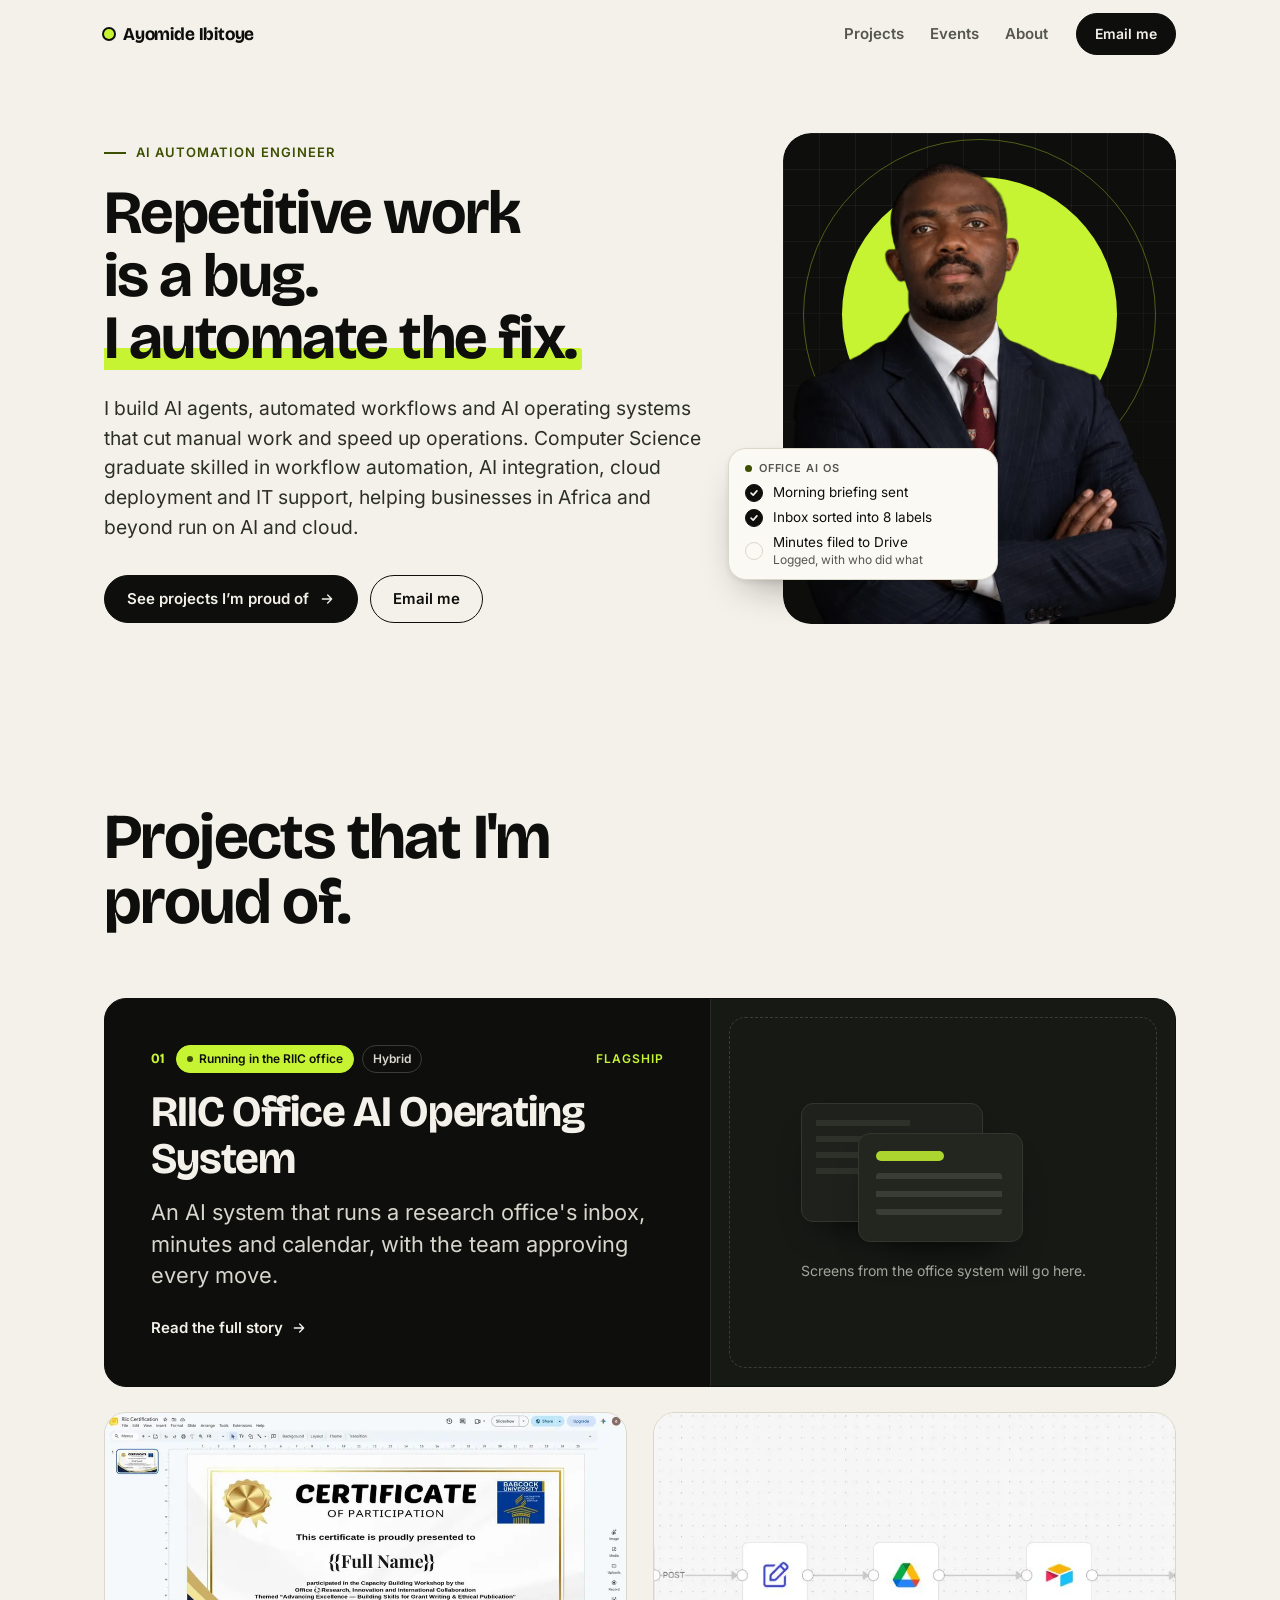
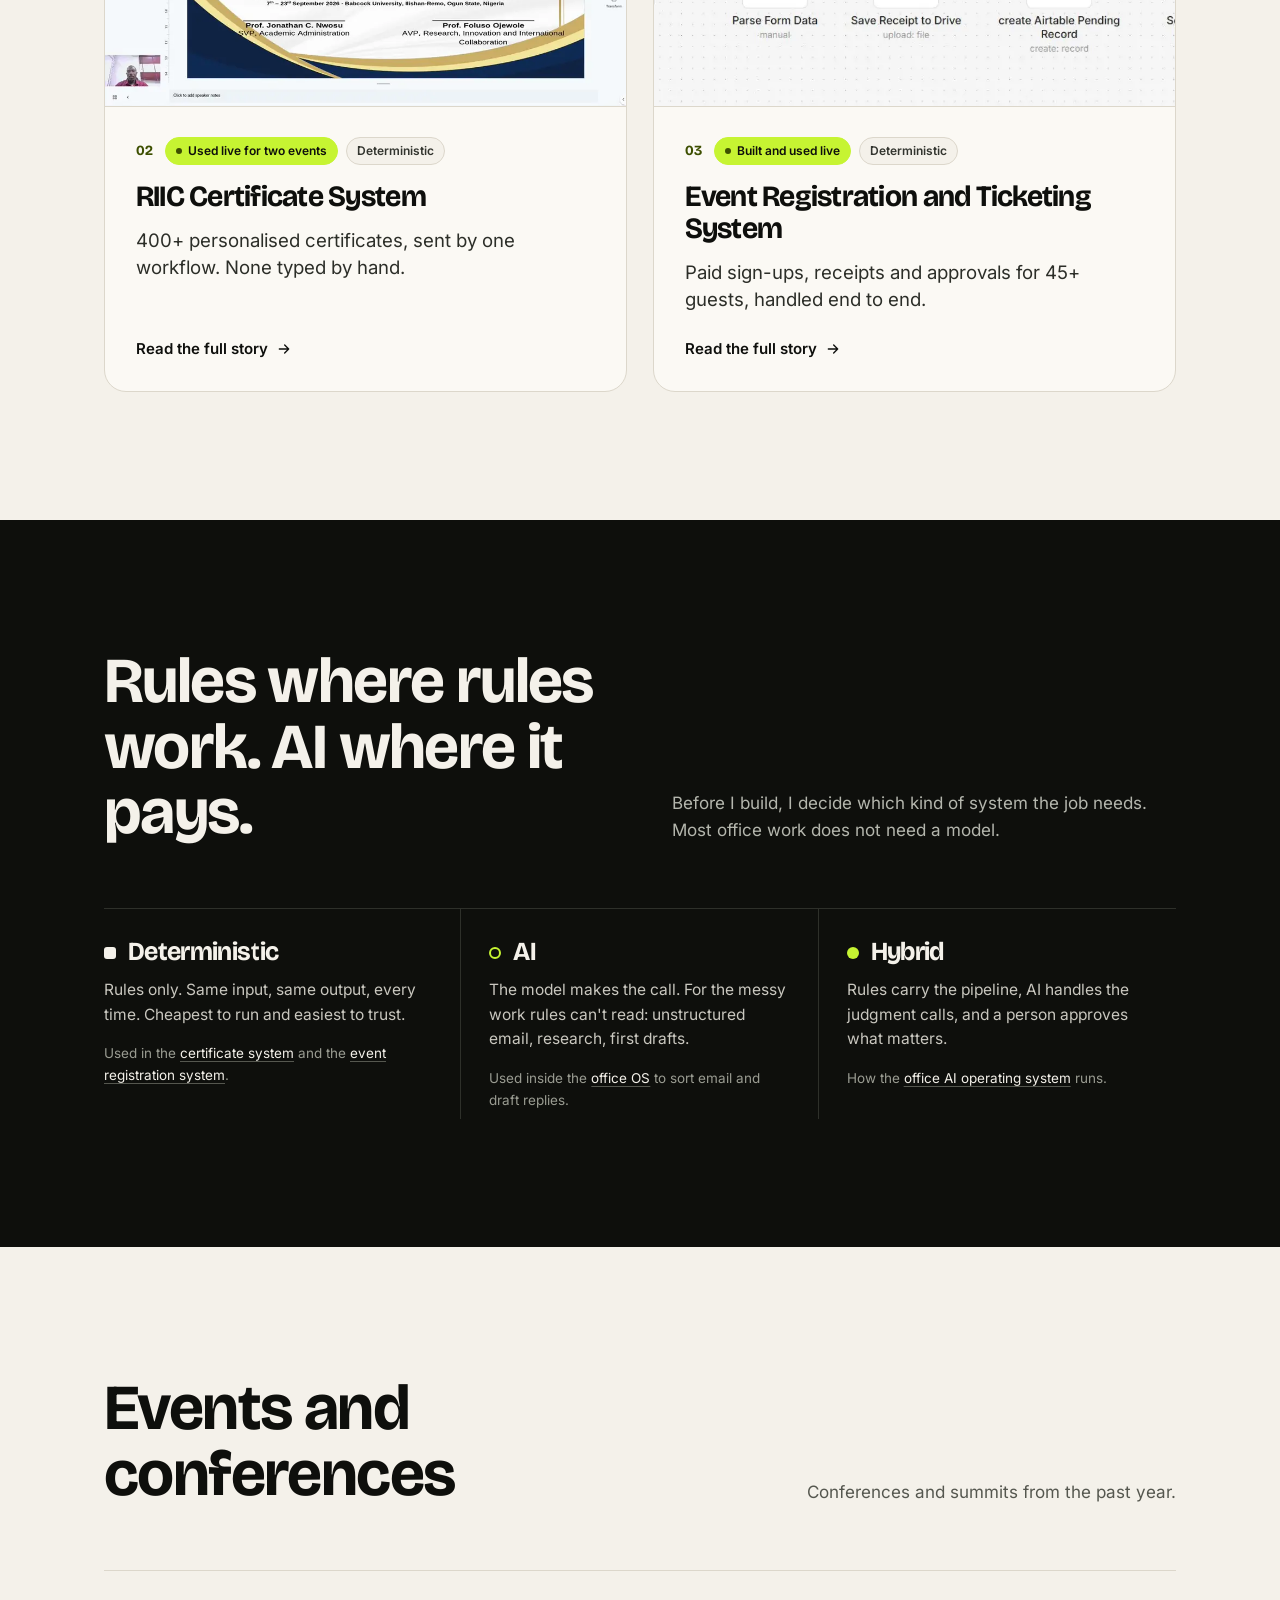
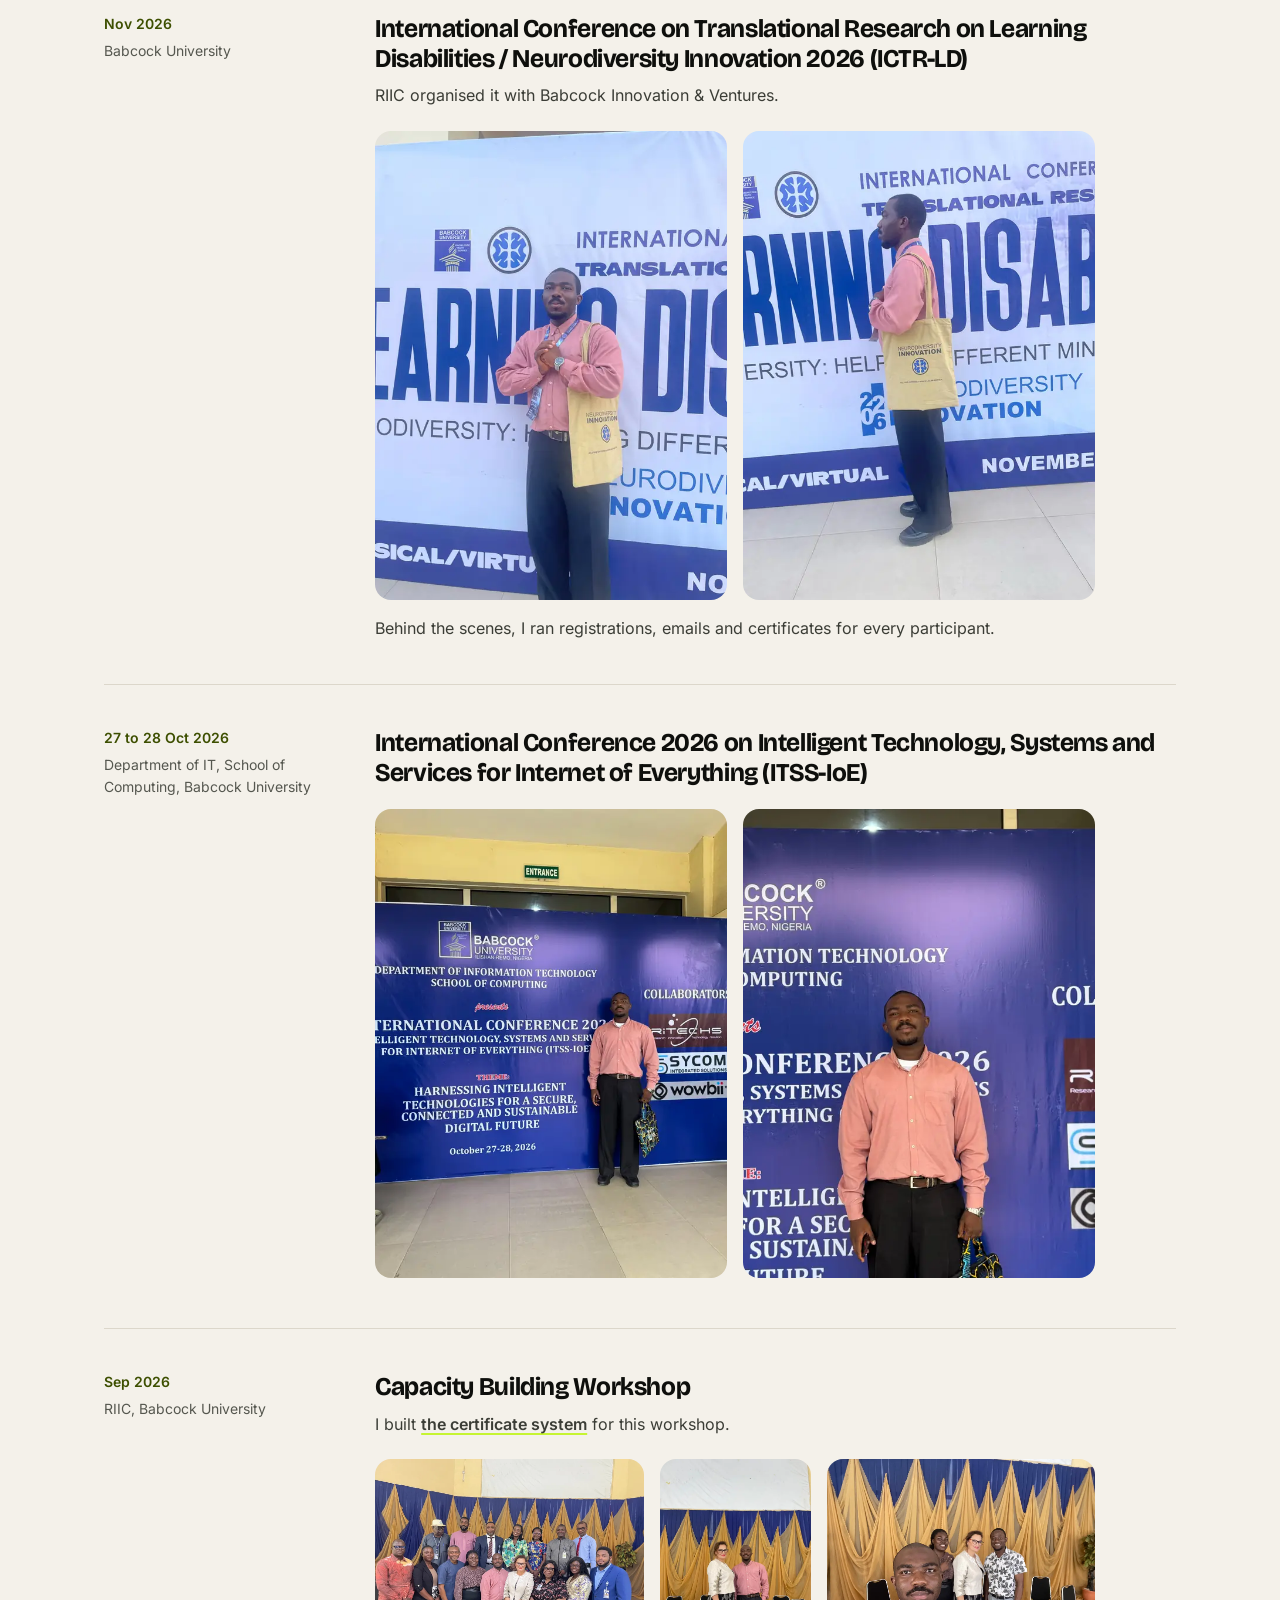
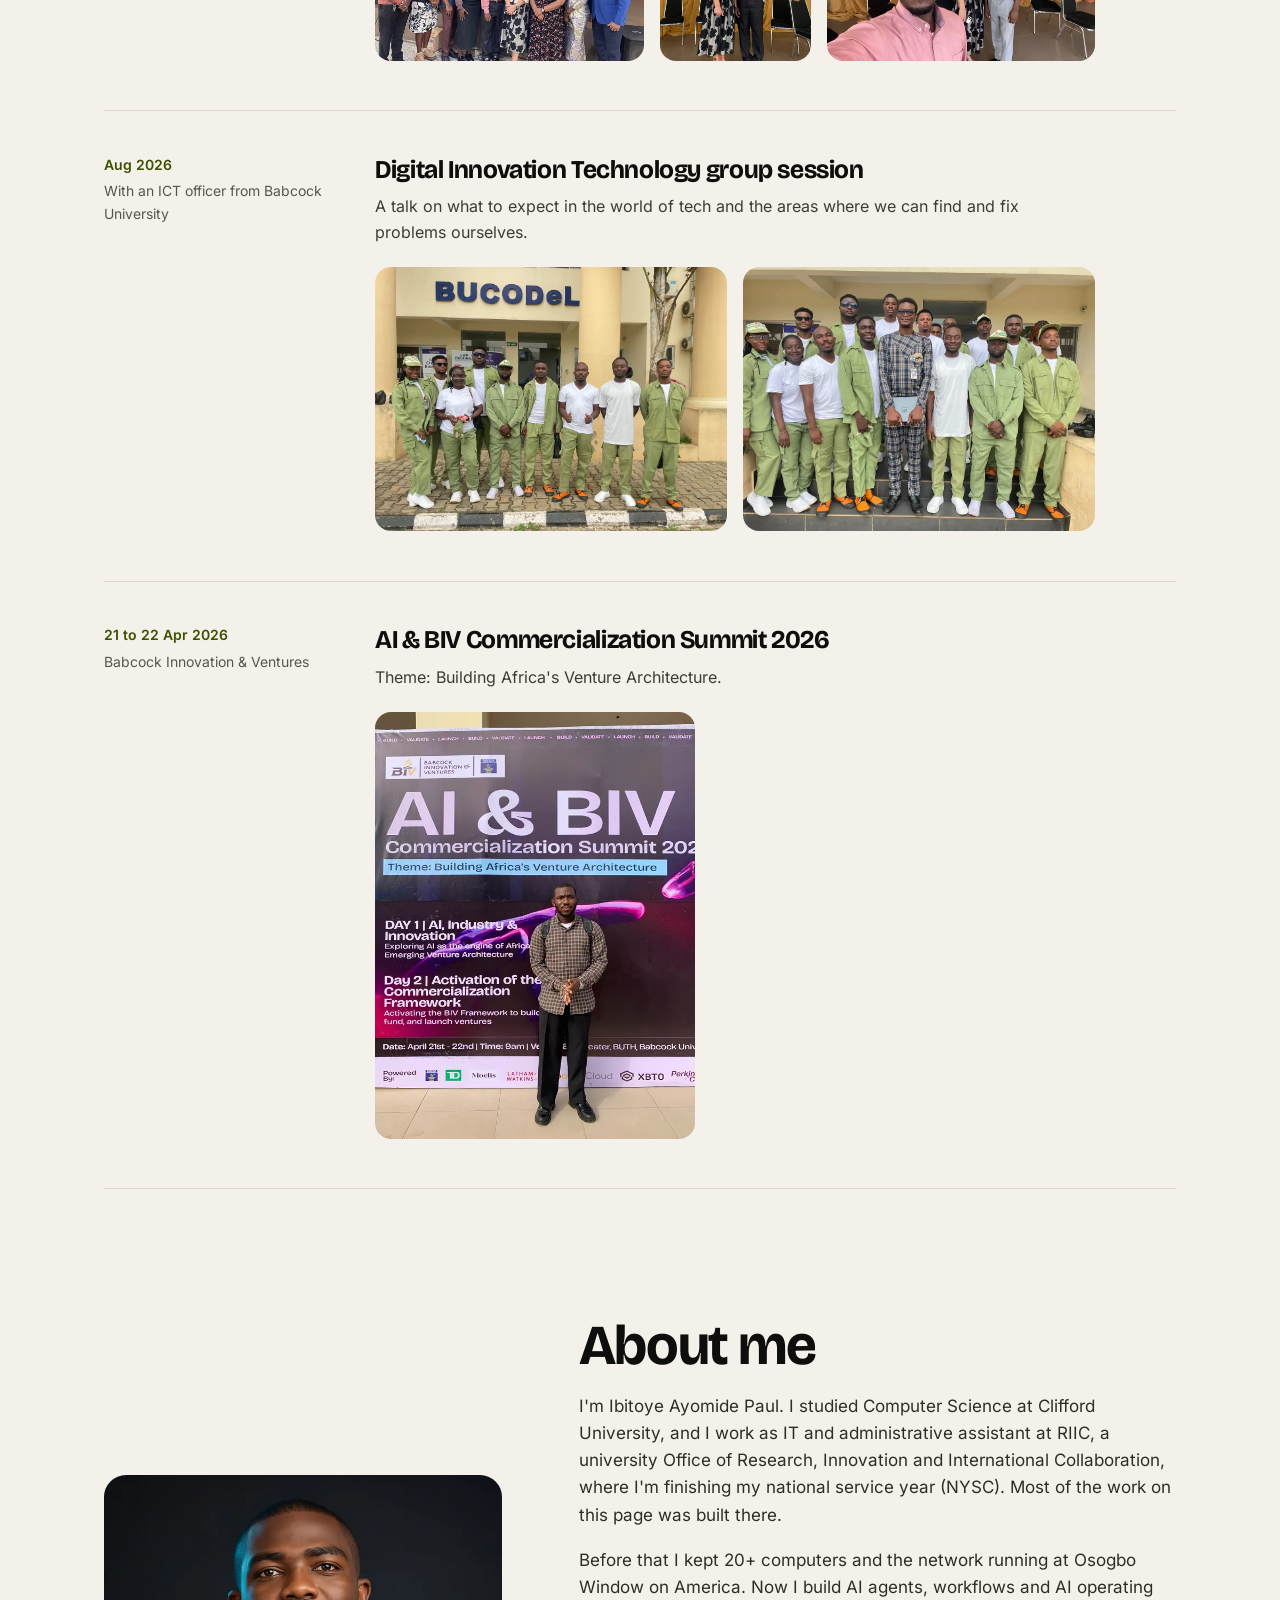
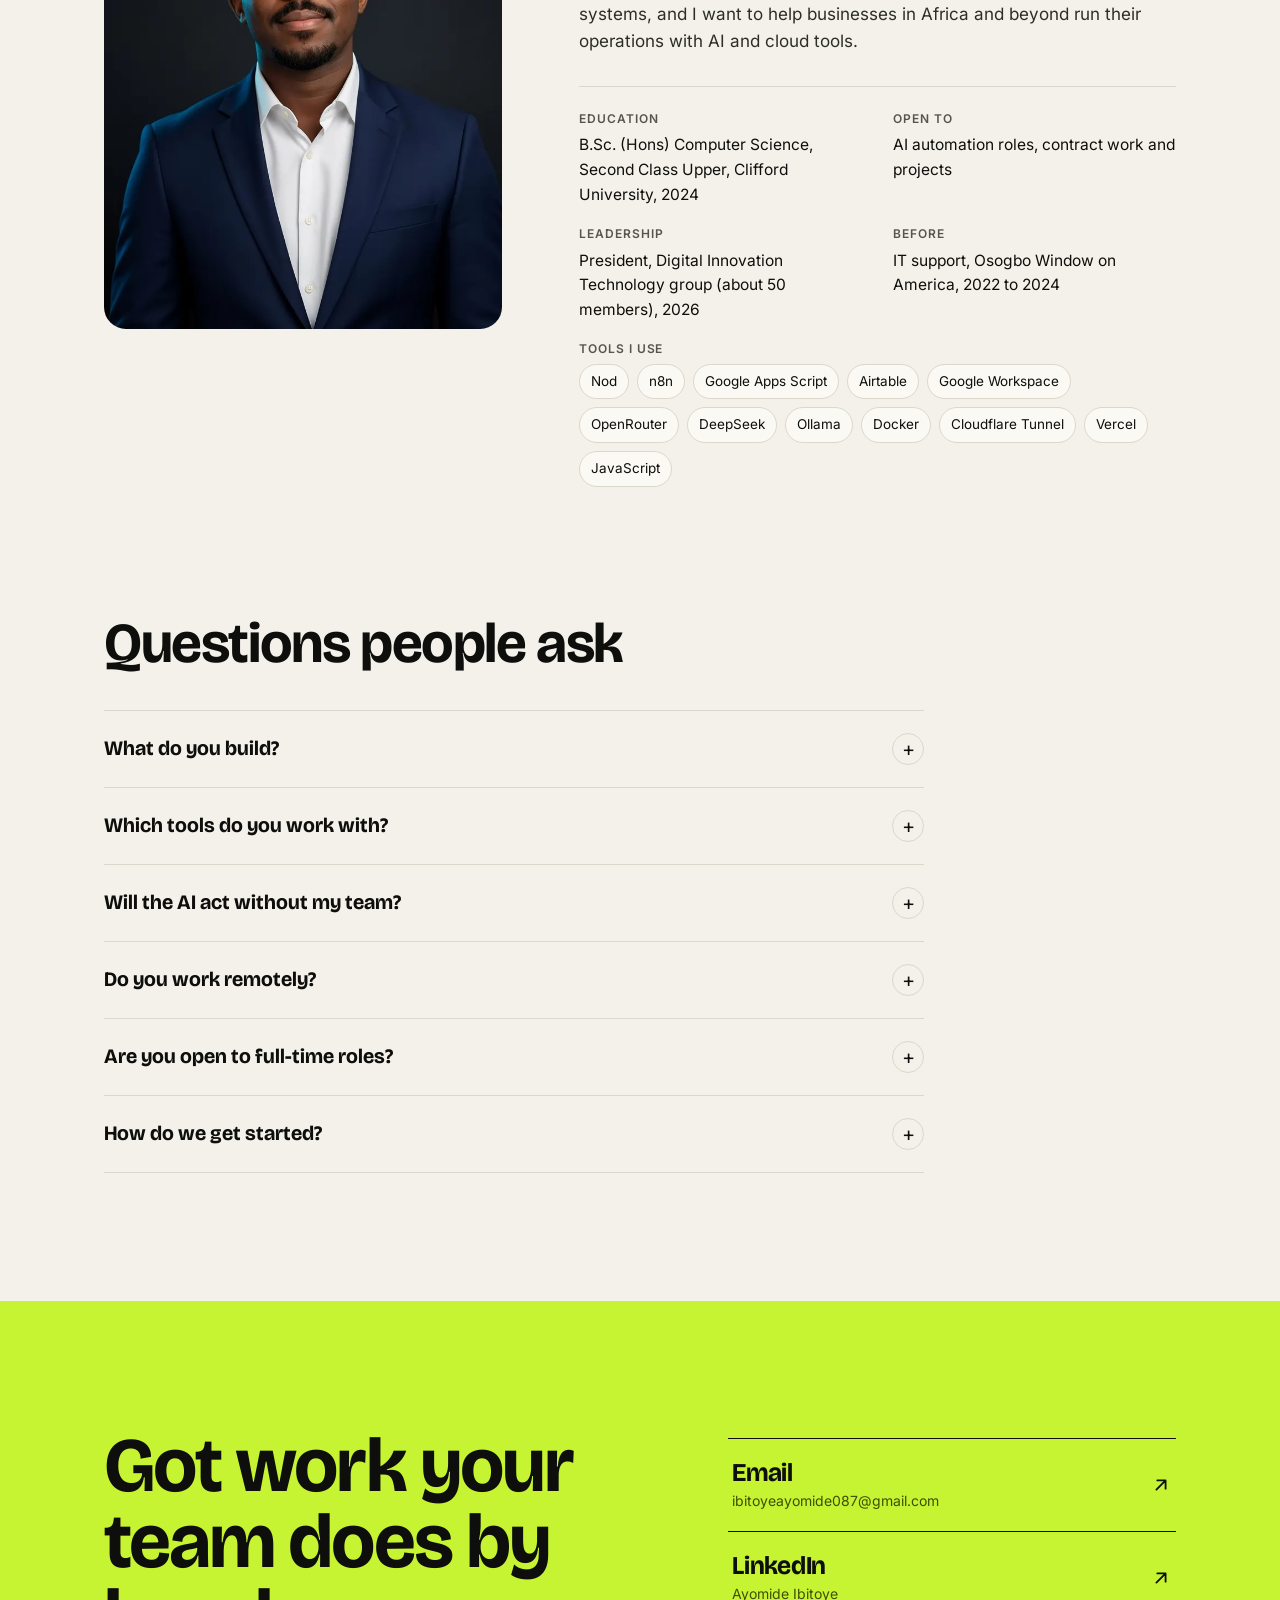
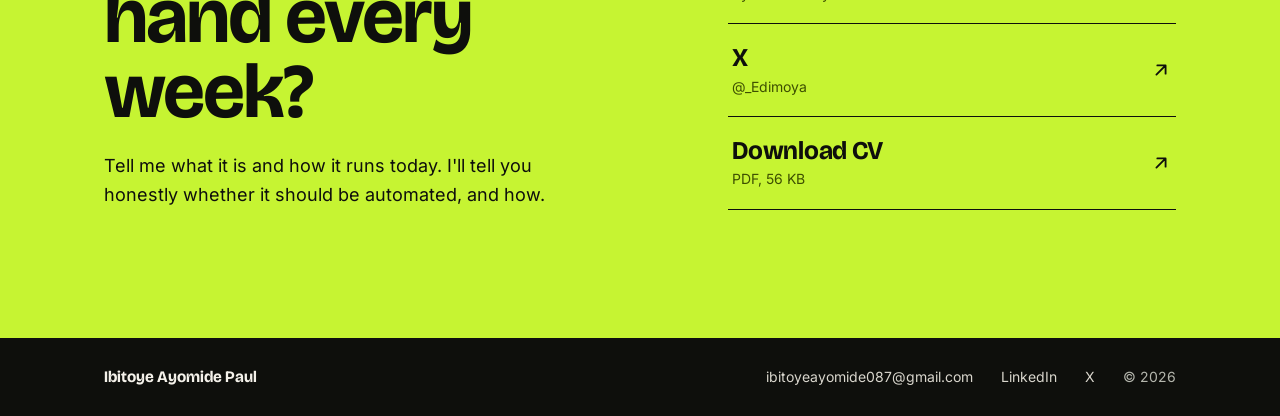
==== commit 49b3cb9b: "Portfolio v6: simpler layout, project pages, events, and FAQ Replace the scroll-driven v3 site with " ====
--- a/index.html
+++ b/index.html
@@ -1,989 +1,222 @@
 <!doctype html>
-<html lang="en">
+<html lang="en-NG">
 <head>
 <meta charset="utf-8">
-<meta name="viewport" content="width=device-width, initial-scale=1, viewport-fit=cover">
-<title>Ayomide Paul · AI automation for businesses</title>
-<meta name="description" content="I build automations and AI agents that take repetitive work off your team: emails, certificates, follow-ups, reports. n8n, Google Apps Script and AI agents.">
-<meta name="author" content="Ibitoye Ayomide Paul">
-<meta name="theme-color" content="#0E0F0C">
+<meta name="viewport" content="width=device-width, initial-scale=1">
+<title>Ayomide Ibitoye | AI automation engineer</title>
+<meta name="description" content="Repetitive work is a bug. Ibitoye Ayomide Paul automates the fix: AI agents, automated workflows and an office AI operating system, plus a certificate system used for over 400 participants.">
+<link rel="canonical" href="https://ayomide-ibitoye.vercel.app/">
+<meta name="theme-color" content="#F4F1EA">
 <meta property="og:type" content="website">
-<meta property="og:title" content="Ayomide Paul · AI automation for businesses">
-<meta property="og:description" content="Stop running your business on copy and paste. I build the automations and AI agents that do the repetitive work.">
+<meta property="og:site_name" content="Ayomide Ibitoye">
+<meta property="og:title" content="Ayomide Ibitoye | AI automation engineer">
+<meta property="og:description" content="Repetitive work is a bug. Ibitoye Ayomide Paul automates the fix: AI agents, automated workflows and an office AI operating system, plus a certificate system used for over 400 participants.">
 <meta property="og:url" content="https://ayomide-ibitoye.vercel.app/">
-<link rel="canonical" href="https://ayomide-ibitoye.vercel.app/">
 <meta property="og:image" content="https://ayomide-ibitoye.vercel.app/assets/og.jpg">
 <meta property="og:image:width" content="1200">
 <meta property="og:image:height" content="630">
 <meta name="twitter:card" content="summary_large_image">
 <meta name="twitter:creator" content="@_Edimoya">
+<meta name="twitter:title" content="Ayomide Ibitoye | AI automation engineer">
+<meta name="twitter:description" content="Repetitive work is a bug. Ibitoye Ayomide Paul automates the fix: AI agents, automated workflows and an office AI operating system, plus a certificate system used for over 400 participants.">
 <meta name="twitter:image" content="https://ayomide-ibitoye.vercel.app/assets/og.jpg">
 <link rel="icon" href="/favicon.svg" type="image/svg+xml">
-<link rel="me" href="https://x.com/_Edimoya">
-<link rel="me" href="https://www.linkedin.com/in/ayomide-ibitoye-b1a594445">
-<link rel="preconnect" href="https://fonts.googleapis.com">
-<link rel="preconnect" href="https://fonts.gstatic.com" crossorigin>
-<link rel="stylesheet" href="https://fonts.googleapis.com/css2?family=Bricolage+Grotesque:opsz,wght@12..96,500;12..96,700;12..96,800&family=Inter:wght@400;500;600&display=swap">
-<link rel="preload" as="image" href="assets/hero-cutout.webp" media="(min-width: 861px)">
-<link rel="preload" as="image" href="assets/hero-cutout-m.webp" media="(max-width: 860px)">
-<style>
-:root{
-  --ink:#0E0F0C; --cream:#F4F1EA; --lime:#C6F432; --soft:#55574F; --line:#DCD7CB;
-  --soft-d:#AEB0A4; --line-d:rgba(244,241,234,.14); --olive:#3D4F00; --surface-d:#171915;
-  --display:"Bricolage Grotesque", "Arial Narrow", system-ui, sans-serif;
-  --text:"Inter", system-ui, sans-serif;
-  --gut:clamp(20px, 4vw, 64px);
-  --ease:cubic-bezier(.23,1,.32,1);
-  --r:14px;
-}
-*{box-sizing:border-box;margin:0;padding:0}
-html{-webkit-text-size-adjust:100%;scroll-behavior:smooth}
-body{font-family:var(--text);font-size:18px;line-height:1.6;color:var(--ink);
-  background:linear-gradient(90deg,var(--cream) 50%,var(--ink) 50%);
-  -webkit-font-smoothing:antialiased;overflow-x:hidden}
-img{display:block;max-width:100%;height:auto}
-a{color:inherit;text-underline-offset:.2em;text-decoration-thickness:1px}
-::selection{background:var(--lime);color:var(--ink)}
-:focus-visible{outline:3px solid var(--lime);outline-offset:3px;border-radius:6px}
-.side-l :focus-visible,.side-l:focus-visible{outline-color:var(--olive)}
-h1,h2,h3{font-family:var(--display);font-weight:800;letter-spacing:-.03em;line-height:.98;text-wrap:balance}
-p{text-wrap:pretty}
-.sr{position:absolute;width:1px;height:1px;overflow:hidden;clip:rect(0 0 0 0);white-space:nowrap}
-.skip{position:fixed;left:12px;top:-60px;z-index:100;background:var(--lime);color:var(--ink);padding:10px 16px;border-radius:999px;font-weight:600;text-decoration:none}
-.skip:focus{top:12px}
-
-/* ---------- chrome: the divider is the nav ---------- */
-.divider{position:fixed;top:0;bottom:0;left:0;width:1px;z-index:30;pointer-events:none;
-  transform:translateX(calc(var(--dx,50vw) - .5px));background:rgba(198,244,50,.45)}
-.divider i{position:absolute;left:-1px;top:0;width:3px;height:100%;background:var(--lime);transform-origin:top;transform:scaleY(var(--prog,0))}
-.chrome{position:fixed;top:18px;left:0;z-index:40;display:flex;transform:translateX(calc(var(--cx,50vw) - 50%));
-  border-radius:999px;box-shadow:0 6px 24px -10px rgba(14,15,12,.45);font-size:15px;font-weight:600}
-.chrome a{display:flex;align-items:center;gap:8px;height:44px;padding:0 20px;text-decoration:none;white-space:nowrap;transition:transform .16s var(--ease)}
-.chrome a:active{transform:scale(.97)}
-.chrome__l{background:var(--cream);color:var(--ink);border-radius:999px 0 0 999px;border:1px solid var(--line);border-right:0}
-.chrome__r{background:var(--ink);color:var(--lime);border-radius:0 999px 999px 0;border:1px solid #2a2c26;border-left:0}
-.chrome__l b{font-family:var(--display);font-weight:800;letter-spacing:-.01em}
-.chrome__dot{width:8px;height:8px;border-radius:50%;background:var(--lime);display:inline-block}
-
-/* ---------- shared split layout ---------- */
-.split{display:grid;grid-template-columns:1fr 1fr}
-.side-l{color:var(--ink);padding-inline:var(--gut) clamp(28px,4vw,72px)}
-.side-r{color:var(--cream);padding-inline:clamp(28px,4vw,72px) var(--gut)}
-.label{font-size:13px;font-weight:600;letter-spacing:.12em;text-transform:uppercase;color:var(--soft);margin-bottom:10px}
-.label--auto{color:var(--lime)}
-.btn{display:inline-flex;align-items:center;gap:10px;height:56px;padding:0 28px;border-radius:999px;font-weight:600;font-size:17px;text-decoration:none;white-space:nowrap;transition:transform .14s var(--ease),background-color .16s var(--ease),color .16s var(--ease)}
-.btn:active{transform:scale(.97)}
-.btn--lime{background:var(--lime);color:var(--ink)}
-.btn--ghost{border:1.5px solid rgba(244,241,234,.4);color:var(--cream)}
-.btn--ink{background:var(--ink);color:var(--cream)}
-@media (hover:hover) and (pointer:fine){
-  .btn--lime:hover{background:#d6ff55}
-  .btn--ghost:hover{border-color:var(--cream)}
-  .btn--ink:hover{background:#262822}
-  .chrome a:hover{text-decoration:underline}
-}
-.btn svg{width:18px;height:18px}
-
-/* ---------- hero ---------- */
-.hero{height:220vh;position:relative}
-.hero__stage{position:sticky;top:0;height:100vh;height:100svh;overflow:hidden}
-.plate{position:absolute;top:0;bottom:0;width:50%;will-change:transform}
-.plate--l{left:0;background-image:linear-gradient(var(--line) 1px,transparent 1px),linear-gradient(90deg,var(--line) 1px,transparent 1px);background-size:44px 44px;opacity:.55;
-  -webkit-mask-image:linear-gradient(180deg,transparent 0,#000 30%,#000 75%,transparent);mask-image:linear-gradient(180deg,transparent 0,#000 30%,#000 75%,transparent);
-  transform:translateY(calc(var(--p,0) * -60px))}
-.plate--r{right:0;overflow:hidden;transform:translateY(calc(var(--p,0) * -40px))}
-.plate--r img{position:absolute;left:-6%;top:44%;width:130%;max-width:none;opacity:.5;
-  -webkit-mask-image:radial-gradient(ellipse at 40% 50%,#000 30%,transparent 70%);mask-image:radial-gradient(ellipse at 40% 50%,#000 30%,transparent 70%)}
-.ghost{position:absolute;top:47%;font-family:var(--display);font-weight:800;font-size:10.5vw;line-height:1;letter-spacing:-.04em;white-space:nowrap;color:transparent;pointer-events:none;will-change:transform}
-.ghost--l{right:50%;margin-right:2vw;-webkit-text-stroke:1.5px rgba(14,15,12,.16);transform:translateX(calc(var(--p,0) * -14vw))}
-.ghost--r{left:50%;margin-left:2vw;-webkit-text-stroke:1.5px rgba(198,244,50,.22);transform:translateX(calc(var(--p,0) * 14vw))}
-.subject{position:absolute;left:50%;bottom:0;height:min(60vh,640px);width:auto;max-width:none;transform-origin:50% 100%;
-  transform:translateX(-50%) scale(calc(1 + var(--p,0) * .06));filter:drop-shadow(0 30px 40px rgba(14,15,12,.35))}
-.hook-wrap{position:absolute;left:0;right:0;top:clamp(92px,13vh,140px);padding-inline:var(--gut);transform:translateY(calc(var(--p,0) * -5vh))}
-.hook{font-family:var(--display);font-weight:800;letter-spacing:-.035em;text-wrap:balance;font-size:clamp(46px,6.6vw,112px);line-height:.96;margin:0;color:var(--ink);clip-path:inset(-20% 50% -20% -2%)}
-.hook--twin{position:absolute;left:0;right:0;top:0;padding-inline:var(--gut);color:var(--cream);clip-path:inset(-20% -2% -20% 50%)}
-.hook span{display:block}
-.hook .l2{text-align:right}
-.hook em{font-style:normal;color:var(--olive)}
-.hook--twin em{color:var(--lime)}
-.hero__low{position:absolute;left:0;right:0;bottom:clamp(36px,8vh,88px);display:grid;grid-template-columns:1fr 1fr;align-items:end}
-.hero__pain{padding-left:var(--gut);max-width:calc(50vw - min(30vh,320px) * .81 - 24px)}
-.pain{list-style:none;display:flex;flex-wrap:wrap;gap:4px 18px;font-family:var(--display);font-weight:700;font-size:clamp(26px,2.4vw,38px);letter-spacing:-.02em;color:var(--ink)}
-.pain li{position:relative}
-.pain .w{display:inline-block;will-change:transform,opacity;transform:translate(var(--x,0px),var(--y,0px)) rotate(var(--r,0deg)) scale(var(--k,1));opacity:var(--o,1)}
-.pain .w::after{content:"";position:absolute;left:-2px;right:-2px;top:54%;height:3px;background:currentColor;transform-origin:left;transform:scaleX(var(--s,0))}
-.pain li.is-struck .w{color:var(--soft)}
-.w-dup{position:absolute;left:0;top:0;color:var(--olive);pointer-events:none;opacity:var(--do,0);transform:translate(var(--dx,0px),var(--dy,0px))}
-.cur{position:absolute;left:0;top:30%;opacity:var(--co,0);transform:translate(var(--cx2,0px),0);pointer-events:none}
-.absorb{list-style:none;display:flex;flex-wrap:nowrap;gap:5px;margin-bottom:18px}
-.absorb li{display:inline-flex;align-items:center;gap:6px;height:27px;padding:0 9px;border-radius:999px;font-size:12.5px;white-space:nowrap;font-weight:600;color:var(--soft-d);border:1px solid rgba(244,241,234,.22);transition:background-color .2s var(--ease),color .2s var(--ease),border-color .2s var(--ease),transform .25s cubic-bezier(.34,1.56,.64,1)}
-.absorb li::before{content:"";width:6px;height:6px;border-radius:50%;background:currentColor;opacity:.5}
-.absorb li.is-on{background:var(--lime);color:var(--ink);border-color:var(--lime);transform:scale(1.06)}
-.absorb li.is-on::before{width:10px;height:6px;border-radius:0;background:none;border:solid var(--ink);border-width:0 0 2px 2px;transform:rotate(-45deg) translate(1px,-1px);opacity:1}
-.hero__pitch{justify-self:end;padding-right:var(--gut);width:calc(50vw - min(30vh,320px) * .81 - 24px);max-width:470px;color:var(--cream)}
-.hero__pitch p{font-size:clamp(17px,1.35vw,20px);color:#E7E4DC;margin-bottom:22px}
-.hero__ctas{display:flex;flex-wrap:wrap;gap:12px}
-.hero__done{margin-top:18px;font-weight:600;color:var(--lime);opacity:var(--done,0);transform:translateY(calc((1 - var(--done,0)) * 8px))}
-
-/* ---------- services ---------- */
-.section{padding-block:clamp(88px,12vw,168px) 0}
-.section:last-of-type{padding-bottom:0}
-.sec-head h2{font-size:clamp(40px,4.9vw,80px)}
-.sec-head .side-r h2 em{font-style:normal;color:var(--lime)}
-.sec-head{margin-bottom:clamp(36px,5vw,64px)}
-.svc{border-top:1px solid transparent}
-.svc>div{padding-block:30px;border-top:1px solid var(--line)}
-.svc>.side-r{border-top-color:var(--line-d)}
-.svc__pain{font-size:clamp(19px,1.55vw,23px);line-height:1.45;color:var(--soft);max-width:30ch}
-.svc__pain strong{color:var(--ink);font-weight:600}
-.svc h3{font-size:clamp(26px,2.3vw,34px);font-weight:700;letter-spacing:-.02em;color:var(--cream);margin-bottom:8px}
-.svc__what{color:#D6D3CB;max-width:44ch}
-.svc__tools{margin-top:10px;font-size:14px;color:var(--soft-d)}
-[data-in]{opacity:0;transform:translateY(18px);transition:opacity .7s var(--ease),transform .7s var(--ease)}
-[data-in].is-in{opacity:1;transform:none}
-
-/* ---------- rules / AI / hybrid ---------- */
-.conveyor{height:200vh;position:relative;margin-top:clamp(88px,10vw,140px)}
-.conveyor__stage{position:sticky;top:0;height:100vh;height:100svh;overflow:hidden}
-.conveyor__head{padding-top:clamp(96px,14vh,150px)}
-.conveyor__head h2{font-size:clamp(40px,4.9vw,80px)}
-.conveyor__head h2 em{font-style:normal;color:var(--lime)}
-.conveyor__head p{margin-top:10px;font-size:16px}
-.conveyor__head .side-l p{color:var(--soft)}
-.conveyor__head .side-r p{color:var(--soft-d)}
-.conveyor__track{position:absolute;left:0;right:0;top:46%;bottom:6%}
-.chip{position:absolute;left:0;width:min(400px,30vw);height:98px;will-change:transform;transform:translate(var(--tx,0px),0) rotate(var(--tr,0deg))}
-.chip:nth-child(1){top:0}.chip:nth-child(2){top:34%}.chip:nth-child(3){top:68%}
-.chip__face{position:absolute;inset:0;border-radius:12px;padding:16px 20px;display:flex;flex-direction:column;justify-content:center;gap:3px}
-.chip__face b{font-weight:600;font-size:19px;line-height:1.2}
-.chip__face span{font-size:15px}
-.chip__messy{background:#FFFDF7;border:1.5px dashed #B9B3A5;color:var(--ink);box-shadow:3px 6px 0 -2px rgba(14,15,12,.08);opacity:calc(1 - var(--n,0))}
-.chip__messy span{color:#8A3B2E}
-.chip__messy b{text-decoration:line-through wavy rgba(138,59,46,.55);text-decoration-thickness:1px}
-.chip__neat{background:var(--surface-d);border:1px solid rgba(198,244,50,.4);color:var(--cream);padding-left:64px;box-shadow:0 18px 36px -18px rgba(0,0,0,.8);opacity:var(--n,0)}
-.chip__neat span{color:var(--lime)}
-.chip__neat i{position:absolute;left:18px;top:50%;width:32px;height:32px;margin-top:-16px;border-radius:50%;background:var(--lime);transform:scale(var(--tk,0))}
-.chip__neat i::after{content:"";position:absolute;left:10px;top:9px;width:12px;height:7px;border:solid var(--ink);border-width:0 0 2.5px 2.5px;transform:rotate(-45deg)}
-.rules{position:relative}
-.rules__cols>div{padding-top:8px;padding-bottom:clamp(150px,13vw,200px)}
-.rules h3{font-size:clamp(30px,2.8vw,42px);margin-bottom:12px}
-.rules .side-r h3{color:var(--lime)}
-.rules p{max-width:40ch}
-.rules .side-r p{color:#D6D3CB}
-.rules .side-l p{color:#3B3D36}
-.rules__eg{margin-top:14px;font-size:15px}
-.rules .side-l .rules__eg{color:var(--soft)}
-.rules .side-r .rules__eg{color:var(--soft-d)}
-.hybrid{position:relative;margin:-110px auto 0;width:min(620px,calc(100% - 2 * var(--gut)));background:var(--lime);color:var(--ink);border-radius:var(--r);padding:30px 34px;
-  box-shadow:0 24px 50px -24px rgba(14,15,12,.6);clip-path:inset(0 calc(50% - var(--w,0) * 50%) round var(--r));transition:clip-path .9s var(--ease)}
-.hybrid.is-in{--w:1}
-.hybrid h3{font-size:clamp(28px,2.6vw,38px);margin-bottom:8px}
-.hybrid p{max-width:52ch}
-.rules__note{text-align:center;margin:28px auto 0;max-width:560px;font-size:16px;padding-inline:var(--gut);color:var(--ink)}
-.rules__note span{display:inline-block;background:var(--ink);color:var(--cream);border:1px solid rgba(198,244,50,.5);padding:8px 18px;border-radius:999px;font-weight:500}
-
-/* ---------- projects ---------- */
-.work-head .side-r p{color:#D6D3CB;max-width:40ch;margin-top:18px}
-.work-head .side-l p{color:var(--soft);max-width:36ch;margin-top:18px}
-.case{display:grid;grid-template-columns:1fr 1fr;position:relative}
-.case>div{padding-block:clamp(48px,5vw,80px)}
-.case__manual{position:relative;padding-inline:var(--gut) clamp(28px,4vw,72px);border-top:1px solid var(--line)}
-.case__context,.case__title,.case__body>.label,.case__problem{opacity:var(--pf,1)}
-.case__sticky{position:sticky;top:110px;z-index:3}
-.case__body{position:relative}
-.case__auto{padding-inline:clamp(28px,4vw,72px) var(--gut);color:var(--cream);border-top:1px solid var(--line-d)}
-.case__context{font-size:15px;font-weight:500;color:var(--soft);margin-bottom:14px}
-.case__title{font-size:clamp(34px,3.5vw,56px);margin-bottom:28px;max-width:14ch}
-.case__problem{font-size:clamp(19px,1.5vw,22px);line-height:1.5;color:#2E302A;max-width:34ch}
-.case__cover{position:absolute;inset:0;background:var(--ink);transform-origin:100% 50%;transform:scaleX(var(--c,0));pointer-events:none;z-index:2}
-.case__handed{position:absolute;left:0;right:0;top:50%;transform:translateY(calc(-50% + (1 - var(--h,0)) * 18px)) scale(calc(.94 + var(--hp,0) * .06));transform-origin:0 50%;z-index:3;opacity:var(--h,0);
-  font-family:var(--display);font-weight:800;font-size:clamp(30px,3vw,48px);line-height:1.02;letter-spacing:-.03em;color:var(--cream);pointer-events:none}
-.case__handed span{display:flex;align-items:center;gap:10px;color:var(--lime);font-size:.5em;letter-spacing:.02em;margin-bottom:12px}
-.case__handed span::before{content:"";flex:none;width:30px;height:30px;border-radius:50%;background:var(--lime) url("data:image/svg+xml,%3Csvg xmlns='http://www.w3.org/2000/svg' viewBox='0 0 24 24' fill='none' stroke='%230E0F0C' stroke-width='3' stroke-linecap='round' stroke-linejoin='round'%3E%3Cpath d='M5 12.5l4.5 4.5L19 7.5'/%3E%3C/svg%3E") center/18px no-repeat;transform:scale(var(--tk,0))}
-.case__handed span{position:relative}
-.case__ring{position:absolute;left:0;top:50%;width:30px;height:30px;margin-top:-15px;border-radius:50%;border:2px solid var(--lime);opacity:0;pointer-events:none;z-index:3}
-.case.is-done .case__ring{animation:ring .7s cubic-bezier(.2,.8,.2,1) both}
-@keyframes ring{0%{opacity:.9;transform:scale(.6)}100%{opacity:0;transform:scale(3.4)}}
-.grip-hint.is-hinting{color:var(--ink);animation:nudge 1s var(--ease) 2}
-@keyframes nudge{50%{transform:translate(-6px,-50%)}}
-.grip-wrap{position:relative;height:56px;margin-top:40px;margin-right:calc(-1 * clamp(28px,4vw,72px));z-index:4}
-.grip-hint{position:absolute;right:76px;top:50%;transform:translateY(-50%);font-size:14px;font-weight:600;color:var(--soft);transition:opacity .2s;white-space:nowrap}
-.case.is-touched .grip-hint,.case.is-moving .grip-hint{opacity:0}
-.grip{-webkit-appearance:none;appearance:none;position:absolute;inset:0;width:calc(100% + 28px);height:56px;background:transparent;cursor:grab;touch-action:pan-y}
-.grip:active{cursor:grabbing}
-.grip::-webkit-slider-runnable-track{height:56px;background:transparent}
-.grip::-moz-range-track{height:56px;background:transparent}
-.grip::-webkit-slider-thumb{-webkit-appearance:none;width:56px;height:56px;border-radius:50%;border:0;background:var(--lime) url("data:image/svg+xml,%3Csvg xmlns='http://www.w3.org/2000/svg' viewBox='0 0 24 24' fill='none' stroke='%230E0F0C' stroke-width='2.4' stroke-linecap='round' stroke-linejoin='round'%3E%3Cpath d='M9 6l-6 6 6 6M15 6l6 6-6 6'/%3E%3C/svg%3E") center/24px no-repeat;box-shadow:0 8px 20px -8px rgba(14,15,12,.55)}
-.grip::-moz-range-thumb{width:56px;height:56px;border-radius:50%;border:0;background:var(--lime) url("data:image/svg+xml,%3Csvg xmlns='http://www.w3.org/2000/svg' viewBox='0 0 24 24' fill='none' stroke='%230E0F0C' stroke-width='2.4' stroke-linecap='round' stroke-linejoin='round'%3E%3Cpath d='M9 6l-6 6 6 6M15 6l6 6-6 6'/%3E%3C/svg%3E") center/24px no-repeat}
-.grip:focus-visible{outline:none}
-.grip:focus-visible::-webkit-slider-thumb{outline:3px solid var(--ink);outline-offset:3px}
-.case__meta{display:flex;flex-wrap:wrap;align-items:center;gap:8px 10px;margin-bottom:26px;font-size:14px}
-.tag,.status{display:inline-flex;align-items:center;height:30px;padding:0 13px;border-radius:999px;font-weight:600;font-size:14px}
-.tag--det{background:var(--cream);color:var(--ink)}
-.tag--ai{background:var(--lime);color:var(--ink)}
-.tag--hyb{background:linear-gradient(90deg,var(--cream) 50%,var(--lime) 50%);color:var(--ink)}
-.status{border:1px solid rgba(244,241,234,.35);color:var(--cream)}
-.status::before{content:"";width:7px;height:7px;border-radius:50%;background:var(--lime);margin-right:8px}
-.status-note{color:var(--soft-d)}
-.case__built{list-style:none;margin-bottom:26px;display:grid;gap:12px}
-.case__built li{position:relative;padding-left:24px;color:#E2DFD7;max-width:52ch}
-.case__built li::before{content:"";position:absolute;left:0;top:.62em;width:10px;height:2px;background:var(--lime)}
-.case__steps{list-style:none;display:flex;flex-wrap:wrap;gap:8px;margin:-4px 0 28px}
-.case__steps li{display:flex;align-items:center;gap:8px;font-size:15px;font-weight:600;color:var(--cream);background:var(--surface-d);border:1px solid var(--line-d);border-radius:999px;padding:7px 14px}
-.case__steps li+li::before{content:"";width:14px;height:2px;background:var(--lime);margin-left:-16px;margin-right:4px}
-.case__result{font-size:clamp(19px,1.45vw,21px);line-height:1.5;color:var(--cream);max-width:46ch;margin-bottom:20px;font-weight:500}
-.case__stack{list-style:none;display:flex;flex-wrap:wrap;gap:6px 14px;font-size:14px;color:var(--soft-d);margin-bottom:28px}
-.case__stack li+li::before{content:"/";margin-right:14px;color:#55574F}
-.case--lead .case__title{font-size:clamp(40px,4.4vw,70px);max-width:13ch}
-.case--lead>div{padding-block:clamp(64px,7vw,110px)}
-.case--lead .case__manual{background:linear-gradient(180deg,rgba(198,244,50,.16),transparent 55%)}
-.flag{display:inline-flex;align-items:center;height:26px;padding:0 11px;margin-right:10px;border-radius:999px;background:var(--ink);color:var(--lime);font-size:12.5px;font-weight:600;letter-spacing:.04em;text-transform:uppercase}
-.hub{position:relative;width:min(100%,520px);aspect-ratio:1;margin:8px 0 10px}
-.hub__lines{position:absolute;inset:0;width:100%;height:100%;overflow:visible}
-.hub__lines line{stroke:rgba(244,241,234,.22);stroke-width:.35;vector-effect:non-scaling-stroke;stroke-width:1.5px;stroke-dasharray:4 5}
-.case.hub-on .hub__lines line,.hub__lines line.is-on{stroke:var(--lime);stroke-dasharray:none}
-.hub__core{position:absolute;left:50%;top:50%;width:30%;aspect-ratio:1;border-radius:50%;display:grid;place-items:center;background:var(--lime);color:var(--ink);font-family:var(--display);font-weight:800;font-size:clamp(15px,1.5vw,21px);letter-spacing:-.01em;transform:translate(-50%,-50%) scale(var(--hc,1));box-shadow:0 0 0 10px rgba(198,244,50,.12),0 20px 40px -18px rgba(0,0,0,.8)}
-.hub__jobs{list-style:none}
-.hub__jobs li{position:absolute;transform:translate(-50%,-50%);white-space:nowrap;font-size:14px;font-weight:600;color:var(--cream);background:var(--surface-d);border:1px solid var(--line-d);border-radius:999px;padding:8px 14px;transition:background-color .18s var(--ease),color .18s var(--ease),border-color .18s var(--ease)}
-.hub__jobs li.is-on{background:var(--lime);color:var(--ink);border-color:var(--lime);animation:pip .42s cubic-bezier(.34,1.56,.64,1)}
-@keyframes pip{0%{transform:translate(-50%,-50%) scale(1)}50%{transform:translate(-50%,-50%) scale(1.14)}100%{transform:translate(-50%,-50%) scale(1)}}
-
-.case__media{border-radius:var(--r);overflow:hidden;border:1px solid var(--line-d);background:#fff;box-shadow:0 30px 60px -30px rgba(0,0,0,.7);transform:translateY(calc(var(--m,0) * 1px))}
-.case__media--second{width:72%;margin:-14% 0 0 auto;position:relative}
-
-.handit{display:none;position:relative;align-items:center;gap:12px;height:58px;padding:0 24px 0 8px;border:0;border-radius:999px;background:var(--lime);color:var(--ink);font:600 17px/1 var(--text);box-shadow:0 10px 24px -10px rgba(14,15,12,.55);cursor:pointer;-webkit-tap-highlight-color:transparent;touch-action:manipulation;transition:transform .14s var(--ease),background-color .2s var(--ease),color .2s var(--ease)}
-.handit::before{content:"";flex:none;width:42px;height:42px;border-radius:50%;background:var(--ink) url("data:image/svg+xml,%3Csvg xmlns='http://www.w3.org/2000/svg' viewBox='0 0 24 24' fill='none' stroke='%23C6F432' stroke-width='2.6' stroke-linecap='round' stroke-linejoin='round'%3E%3Cpath d='M12 19V5M6 11l6-6 6 6'/%3E%3C/svg%3E") center/20px no-repeat;transition:transform .35s var(--ease)}
-.handit::after{content:"";position:absolute;inset:0;border-radius:inherit;border:2px solid var(--lime);opacity:0;pointer-events:none}
-.handit:active{transform:scale(.96)}
-.handit.is-nudge::after{animation:halo 1.1s var(--ease) 3}
-@keyframes halo{0%{opacity:.9;transform:scale(1)}100%{opacity:0;transform:scale(1.18,1.5)}}
-.case.is-handed .handit{background:var(--surface-d);color:var(--cream);box-shadow:inset 0 0 0 1.5px rgba(198,244,50,.5)}
-.case.is-handed .handit::before{transform:rotate(180deg)}
-
-/* ---------- about ---------- */
-.about .side-l{display:flex;justify-content:flex-end}
-.about figure{width:min(100%,440px)}
-.about figure img{border-radius:var(--r);aspect-ratio:720/820;object-fit:cover;box-shadow:0 30px 60px -32px rgba(14,15,12,.55)}
-.about figcaption{margin-top:14px;font-size:15px;color:var(--soft)}
-.about h2{font-size:clamp(44px,5vw,80px);margin-bottom:24px;color:var(--cream)}
-.about h2 em{font-style:normal;color:var(--lime)}
-.about .side-r p{color:#DEDBD3;max-width:46ch;margin-bottom:16px}
-.about__facts{list-style:none;margin:24px 0 30px;display:grid;gap:10px;font-size:16px;color:#D6D3CB}
-.about__facts b{color:var(--cream);font-weight:600}
-.about__actions{display:flex;flex-wrap:wrap;gap:12px}
-
-/* ---------- close (peak) ---------- */
-.close{height:230vh;position:relative;margin-top:clamp(88px,12vw,168px)}
-.close__stage{position:sticky;top:0;height:100vh;height:100svh;overflow:hidden;background:var(--ink);color:var(--cream)}
-.close__manual{position:absolute;left:0;top:0;bottom:0;width:50%;background:var(--cream);transform-origin:0 50%;transform:scaleX(calc(1 - var(--e,0)));z-index:2}
-.close__manual p{position:absolute;left:var(--gut);top:50%;transform:translateY(-50%);font-family:var(--display);font-weight:800;font-size:clamp(34px,3.6vw,60px);line-height:1;letter-spacing:-.03em;color:var(--ink);max-width:9ch;opacity:calc(1 - var(--e,0) * 2.2)}
-.close__inner{position:absolute;left:var(--gut);right:var(--gut);top:50%;transform:translate(calc((1 - var(--e,0)) * 50vw),-55%);z-index:2;max-width:1100px}
-.close h2{font-size:clamp(48px,calc(5vw + var(--e,0) * 3.4vw),136px);margin-bottom:26px;max-width:12ch}
-.close h2 em{font-style:normal;color:var(--lime)}
-.close h2 .ln{display:block;transform:translateY(calc((1 - var(--l,1)) * 28px));opacity:var(--l,1)}
-.close__sweep{position:absolute;top:0;bottom:0;left:0;width:34vw;background:var(--lime);z-index:3;transform:translateX(calc(var(--sw,-1) * 1px));pointer-events:none}
-.close.is-arrived .close__ctas .btn--lime{animation:pop .6s cubic-bezier(.34,1.56,.64,1) both}
-@keyframes pop{0%{transform:scale(1)}45%{transform:scale(1.12)}100%{transform:scale(1)}}
-.close__inner>p{font-size:clamp(18px,1.5vw,22px);color:#DEDBD3;max-width:46ch;margin-bottom:32px}
-.close__ctas{display:flex;flex-wrap:wrap;gap:12px;align-items:center}
-.close__ctas .cv{margin-left:8px;font-weight:600;color:var(--cream)}
-.close__subject{position:absolute;right:calc(var(--gut) * .5);bottom:0;height:min(78vh,760px);width:auto;max-width:none;z-index:2;transform-origin:50% 100%;opacity:clamp(0,calc(var(--e,0) * 1.6 - .3),1);transform:translateX(calc((1 - var(--e,0)) * 12vw)) scale(calc(.94 + var(--e,0) * .06));filter:drop-shadow(0 30px 50px rgba(0,0,0,.5))}
-.foot{position:absolute;left:var(--gut);right:var(--gut);bottom:24px;display:flex;justify-content:flex-start;gap:8px 28px;flex-wrap:wrap;font-size:14px;color:var(--soft-d);z-index:3;opacity:var(--e,0)}
-.foot a{color:var(--soft-d)}
-
-/* ---------- phones ---------- */
-@media (max-width:860px){
-  body{background:var(--cream);font-size:17px}
-  .divider{display:none}
-  .chrome{left:0;right:0;top:0;transform:none;border-radius:0;box-shadow:none}
-  .chrome a{flex:1;height:52px;justify-content:center;border-radius:0!important;border:0!important}
-  .chrome__l{justify-content:flex-start!important;padding-left:var(--gut)!important}
-  .chrome::after{content:"";position:absolute;left:0;right:0;bottom:0;height:3px;background:var(--lime);transform-origin:left;transform:scaleX(var(--prog,0))}
-  .split,.case{grid-template-columns:1fr}
-  .side-l,.side-r,.case__manual,.case__auto{padding-inline:var(--gut)!important}
-  .side-r,.case__auto{background:var(--ink)}
-  .hero{height:190vh}
-  .hero__stage{background:linear-gradient(180deg,var(--cream) 0 50%,var(--ink) 50%)}
-  .plate--l{width:100%;height:50%;bottom:auto}
-  .plate--r{width:100%;top:50%;left:0}
-  .plate--r img{top:8%;width:220%;left:-40%}
-  .ghost{font-size:21vw;top:auto;bottom:4%}
-  .ghost{display:none}
-  .ghost--r{left:var(--gut);margin:0}
-  .subject{left:auto;right:-6vw;transform:scale(calc(1 + var(--p,0) * .05));transform-origin:70% 100%;height:min(46vh,430px)}
-  .hook-wrap{top:76px;transform:translateY(calc(var(--p,0) * -12px))}
-  .hook{font-size:clamp(36px,10.6vw,54px);clip-path:none}
-  .hook .l2{text-align:left}
-  .hook--twin{display:none}
-  .hero__low{position:absolute;inset:auto 0 0 0;top:calc(76px + 0px);display:block}
-  .hero__pain{position:absolute;left:0;top:calc(10.6vw * 4.2 + 56px);max-width:none;padding-right:var(--gut)}
-  .pain{font-size:20px;gap:2px 12px}
-  .pain .w::after{height:2px}
-  .absorb{position:absolute;left:0;bottom:calc(100% + 18px);width:calc(100vw - 2 * var(--gut));margin:0;z-index:3}
-  .absorb{gap:4px}
-  .absorb li{height:26px;font-size:12px;padding:0 7px;gap:4px}
-  .hero__pitch{position:absolute;left:var(--gut);bottom:28px;width:54%;padding:0;max-width:none}
-  .hero__pitch p{font-size:15px;margin-bottom:16px}
-  .hero__ctas{flex-direction:column;align-items:flex-start;gap:10px}
-  .hero__ctas .btn{height:50px;padding:0 22px;font-size:16px}
-  .hero__done{font-size:15px}
-  .section{padding-top:72px}
-  .sec-head{margin-bottom:0}
-  .sec-head .side-l{padding-bottom:20px}
-  .sec-head .side-r{padding-block:28px 8px}
-  .svc>div{padding-block:22px}
-  .svc>.side-l{padding-bottom:18px}
-  .rules__cols>div{padding-block:28px}
-  .conveyor{height:180vh;margin-top:0}
-  .conveyor__stage{background:linear-gradient(90deg,var(--cream) 50%,var(--ink) 50%)}
-  .conveyor__head{grid-template-columns:1fr 1fr;padding-top:84px}
-  .conveyor__head .side-l,.conveyor__head .side-r{background:none;padding-inline:var(--gut) 10px!important}
-  .conveyor__head .side-r{padding-inline:14px var(--gut)!important}
-  .conveyor__head h2{font-size:34px}
-  .conveyor__head p{font-size:13px;line-height:1.4}
-  .conveyor__track{top:40%}
-  .chip{width:44vw;height:82px}
-  .chip__face{padding:10px 12px}
-  .chip__face b{font-size:14px}
-  .chip__face span{font-size:12px}
-  .chip__neat{padding-left:46px}
-  .chip__neat i{left:10px;width:26px;height:26px;margin-top:-13px}
-  .chip__neat i::after{left:8px;top:7px;width:10px;height:6px}
-  .rules__cols>.side-r{padding-bottom:120px}
-  .hybrid{margin-top:-90px}
-  .rules__note{padding-bottom:8px}
-  .work-head .side-l{padding-bottom:24px}
-  .work-head .side-r{padding-block:28px}
-  .case>div{padding-block:40px}
-  .case__sticky{position:relative;top:0}
-  .case__title{margin-bottom:18px}
-  .grip-wrap{margin-right:0}
-  .grip{width:100%}
-  .case__media--second{width:84%;margin-top:-10%}
-  .hub{width:100%;margin-inline:auto}
-  .hub__jobs li{font-size:12px;padding:6px 10px}
-  .hub__core{font-size:14px}
-  .about .side-l{justify-content:flex-start;padding-bottom:36px}
-  .about .side-r{padding-block:48px}
-  .about h2{font-size:44px}
-  .close{margin-top:0;height:200vh}
-  .close__manual{width:100%;height:42%;bottom:auto;transform-origin:50% 0;transform:scaleY(calc(1 - var(--e,0)))}
-  .close__manual p{top:auto;bottom:28px;transform:none;max-width:none;font-size:34px}
-  .close__inner{top:auto;bottom:84px;transform:translateY(calc((1 - var(--e,0)) * 4vh))}
-  .close h2{font-size:clamp(40px,12vw,60px)}
-  .foot{bottom:18px;font-size:13px}
-  .close__subject{display:none}
-  .close__ctas .cv{margin-left:0}
-  .btn{height:52px;padding:0 22px;font-size:16px}
-}
-@media (max-width:860px) and (max-height:700px){ .subject{height:40vh} }
-
-/* ---------- phones, touch pass: the line runs across, the dark side wipes up ---------- */
-@media (max-width:860px){
-  .hero{height:150vh;height:150svh}
-  .hero__stage{background:var(--cream)}
-  .hero__stage::before{content:"";position:absolute;inset:0;background:var(--ink);transform:translateY(calc(var(--hs,50) * 1svh));will-change:transform}
-  .hero__stage::after{content:"";position:absolute;left:0;right:0;top:-1px;height:3px;background:var(--lime);transform:translateY(calc(var(--hs,50) * 1svh));transform-origin:0 50%;z-index:2;will-change:transform;animation:drawx .9s var(--ease) .15s both}
-  @keyframes drawx{from{scale:0 1}}
-  .plate--l{height:50%}
-  .plate--r{top:0;height:100%;transform:translateY(calc(var(--hs,50) * 1svh))}
-  .plate--r img{top:4%}
-  .ghost{display:block;top:0;bottom:auto;left:var(--gut);right:auto;margin:0;font-family:var(--text);font-size:11px;font-weight:600;letter-spacing:.16em;text-transform:uppercase;-webkit-text-stroke:0;z-index:3}
-  .ghost--l{color:var(--soft);transform:translateY(calc(var(--hs,50) * 1svh - 24px))}
-  .ghost--r{display:none}
-  .subject{right:-20vw;height:min(55svh,520px);filter:none}
-  .hook{font-size:clamp(34px,9.9vw,54px)}
-  .hero__pain{top:calc(9.9vw * 3.1 + 86px)}
-  .pain{font-size:clamp(25px,7.4vw,30px);gap:0 14px}
-  .pain .w::after{height:3px}
-  .hero__pitch p{text-shadow:0 1px 14px rgba(14,15,12,.95),0 0 2px rgba(14,15,12,.8)}
-  .hero__done{text-shadow:0 1px 10px rgba(14,15,12,.9)}
-
-  .conveyor{height:150vh;height:150svh}
-  .conveyor__stage{background:linear-gradient(180deg,var(--cream) 50%,var(--ink) 50%)}
-  .conveyor__stage::after{content:"";position:absolute;left:0;right:0;top:50%;height:3px;margin-top:-1.5px;background:var(--lime);z-index:1}
-  .conveyor__head{display:block;padding:0}
-  .conveyor__head .side-l,.conveyor__head .side-r{position:absolute;left:0;right:0;padding-inline:var(--gut)!important}
-  .conveyor__head .side-l{top:66px}
-  .conveyor__head .side-r{top:auto;bottom:22px}
-  .conveyor__head p{font-size:14px;margin-top:6px}
-  .conveyor__track{top:0;bottom:0;z-index:2}
-  .chip{left:var(--gut);right:var(--gut);width:auto;height:9.4%;min-height:66px;transform:translate(var(--tx,0px),var(--ty,0px)) rotate(var(--tr,0deg))}
-  .chip:nth-child(1){top:19%}.chip:nth-child(2){top:29.4%}.chip:nth-child(3){top:39.8%}
-  .chip__face{padding:8px 16px}
-  .chip__face b{font-size:16px}
-  .chip__face span{font-size:13px}
-  .chip__neat{padding-left:58px}
-  .chip__neat i{left:14px;width:30px;height:30px;margin-top:-15px}
-  .chip__neat i::after{left:9px;top:9px;width:11px;height:6px}
-
-  .case__cover{transform-origin:50% 100%;transform:scaleY(var(--c,0))}
-  .grip,.grip-hint{display:none}
-  .grip-wrap{height:auto;margin-top:30px}
-  .handit{display:inline-flex}
-
-  .close{height:150vh;height:150svh}
-  .close__sweep{display:block;width:auto;right:0;height:11%;transform:translateY(calc(var(--sw,2000) * 1px))}
-  .close__inner{bottom:100px}
-  .foot{bottom:8px;gap:0 22px;align-items:center}
-  .foot a{display:inline-flex;align-items:center;min-height:44px}
-  .close__ctas .cv{display:inline-flex;align-items:center;min-height:48px;padding-inline:4px}
-}
-
-/* ---------- reduced motion: same composition, no travel ---------- */
-@media (prefers-reduced-motion:reduce){
-  html{scroll-behavior:auto}
-  .hero{height:auto}
-  .hero__stage{position:relative}
-  .close{height:auto}
-  .close__stage{position:relative;min-height:100vh}
-  [data-in]{transform:none;transition:opacity .3s linear}
-  .hybrid{transition:none;--w:1}
-  .case__handed{transform:translateY(-50%)}
-  .conveyor{height:auto}
-  .conveyor__stage{position:relative;height:auto;min-height:0;padding-bottom:60px}
-  .conveyor__track{position:relative;inset:auto;height:360px;margin-top:40px}
-  .close__sweep{display:none}
-  .hub__jobs li.is-on,.grip-hint.is-hinting,.case.is-done .case__ring,.close.is-arrived .close__ctas .btn--lime{animation:none}
-}
-@media (prefers-reduced-motion:reduce) and (max-width:860px){
-  .hero__stage{min-height:100svh}
-  .hero__stage::after{animation:none}
-  .conveyor__stage{padding-bottom:0}
-  .conveyor__track{height:auto;display:grid;gap:12px;padding:0 var(--gut) 40px;margin-top:0}
-  .conveyor__head .side-l,.conveyor__head .side-r{position:relative;top:auto;padding-block:72px 24px}
-  .conveyor__head .side-l{padding-top:84px}
-  .conveyor__stage{background:var(--cream)}
-  .conveyor__head .side-r,.conveyor__track{background:var(--ink)}
-  .conveyor__stage::after{display:none}
-  .chip{position:relative;left:auto;right:auto;top:auto!important;height:76px;transform:none}
-  .handit.is-nudge::after{animation:none}
-}
-</style>
+<link rel="preload" href="/assets/fonts/bricolage-700.woff2" as="font" type="font/woff2" crossorigin>
+<link rel="preload" href="/assets/fonts/inter-400.woff2" as="font" type="font/woff2" crossorigin>
+<link rel="stylesheet" href="/assets/site.css">
+<script>document.documentElement.classList.add("js")</script>
+<script type="application/ld+json">{"@context":"https://schema.org","@type":"Person","name":"Ibitoye Ayomide Paul","alternateName":"Ayomide Ibitoye","jobTitle":"AI Automation and Cloud Engineer","email":"mailto:ibitoyeayomide087@gmail.com","url":"https://ayomide-ibitoye.vercel.app/","sameAs":["https://www.linkedin.com/in/ayomide-ibitoye-b1a594445","https://x.com/_edimoya"],"alumniOf":"Clifford University"}</script>
+<script type="application/ld+json">{"@context":"https://schema.org","@type":"FAQPage","mainEntity":[{"@type":"Question","name":"What do you build?","acceptedAnswer":{"@type":"Answer","text":"AI agents, automated workflows and AI operating systems for teams that lose hours to repetitive work, like sorting an inbox, writing minutes, sending certificates or handling event sign-ups."}},{"@type":"Question","name":"Which tools do you work with?","acceptedAnswer":{"@type":"Answer","text":"n8n, Google Apps Script, Airtable and Google Workspace for the workflows. OpenRouter, DeepSeek and Ollama for the AI. Docker, Cloudflare Tunnel and Vercel to deploy and host it."}},{"@type":"Question","name":"Will the AI act without my team?","acceptedAnswer":{"@type":"Answer","text":"Not on anything that matters. I build so the AI does the sorting and drafting, and a person approves anything that goes out."}},{"@type":"Question","name":"Do you work remotely?","acceptedAnswer":{"@type":"Answer","text":"Yes. I'm open to remote roles and projects with teams anywhere."}},{"@type":"Question","name":"Are you open to full-time roles?","acceptedAnswer":{"@type":"Answer","text":"Yes. I'm open to AI automation roles, contract work and projects, and I'm available from January 2027."}},{"@type":"Question","name":"How do we get started?","acceptedAnswer":{"@type":"Answer","text":"Email me and describe the task that takes up your team's time. I'll reply with how I would automate it."}}]}</script>
 </head>
-<body>
+<body id="top">
 <a class="skip" href="#main">Skip to content</a>
-<div class="divider" aria-hidden="true"><i></i></div>
-<nav class="chrome" aria-label="Site">
-  <a class="chrome__l" href="#top"><b>Ayomide Paul</b></a>
-  <a class="chrome__r" href="mailto:ibitoyeayomide087@gmail.com?subject=Automation%20project"><span class="chrome__dot" aria-hidden="true"></span>Email me</a>
-</nav>
-
+<header class="nav">
+  <div class="wrap">
+    <a class="brand" href="#top"><i aria-hidden="true"></i>Ayomide Ibitoye</a>
+    <nav aria-label="Main">
+      <ul>
+        <li><a href="/#work">Projects</a></li>
+        <li class="opt"><a href="/#events">Events</a></li>
+        <li class="opt"><a href="/#about">About</a></li>
+      </ul>
+    </nav>
+    <a class="btn btn--ink" href="mailto:ibitoyeayomide087@gmail.com">Email me</a>
+  </div>
+</header>
 <main id="main">
-
-<!-- HERO: the split, his cutout standing on the divider -->
-<header class="hero" id="top" data-hero>
-  <div class="hero__stage">
-    <div class="plate plate--l" aria-hidden="true"></div>
-    <div class="plate plate--r" aria-hidden="true"><img src="assets/hero-plate-flow.webp" width="1200" height="475" alt=""></div>
-    <span class="ghost ghost--l" aria-hidden="true">By hand</span>
-    <span class="ghost ghost--r" aria-hidden="true">Automated</span>
-    <picture>
-      <source media="(max-width: 860px)" srcset="assets/hero-cutout-m.webp" width="520" height="641">
-      <img class="subject" src="assets/hero-cutout.webp" width="820" height="1010" alt="Ayomide Paul in a navy suit, arms folded." fetchpriority="high">
-    </picture>
-    <div class="hook-wrap">
-      <h1 class="hook"><span class="l1">Stop running your business</span> <span class="l2">on <em>copy and paste.</em></span></h1>
-      <p class="hook hook--twin" aria-hidden="true"><span class="l1">Stop running your business</span> <span class="l2">on <em>copy and paste.</em></span></p>
-    </div>
-    <div class="hero__low">
-      <div class="hero__pain">
-        <p class="sr">The manual way:</p>
-        <ul class="pain" data-pain>
-          <li data-w="copy"><span class="w">Copy.</span><span class="w-dup" aria-hidden="true">Copy.</span></li>
-          <li data-w="paste"><span class="w">Paste.</span></li>
-          <li data-w="reply"><span class="w">Reply.</span></li>
-          <li data-w="chase"><span class="w">Chase.</span><svg class="cur" aria-hidden="true" viewBox="0 0 24 24" width="22" height="22"><path d="M4 2l15 10-7 1.4L8.6 21z" fill="#0E0F0C" stroke="#F4F1EA" stroke-width="1.4" stroke-linejoin="round"/></svg></li>
-          <li data-w="repeat"><span class="w">Repeat.</span></li>
-        </ul>
+<section class="hero" aria-labelledby="hero-title">
+  <div class="wrap">
+    <div>
+      <p class="eyebrow fade" style="--d:.05s">AI automation engineer</p>
+      <h1 id="hero-title"><span class="ln"><span style="--i:0">Repetitive work</span></span> <span class="ln"><span style="--i:1">is a bug.</span></span> <span class="ln"><span style="--i:2"><span class="mark">I automate the fix.</span></span></span></h1>
+      <p class="lede fade" style="--d:.55s">I build AI agents, automated workflows and AI operating systems that cut manual work and speed up operations. Computer Science graduate skilled in workflow automation, AI integration, cloud deployment and IT support, helping businesses in Africa and beyond run on AI and cloud.</p>
+      <div class="actions fade" style="--d:.65s">
+        <a class="btn btn--ink" href="#work">See projects I&rsquo;m proud of <svg viewBox="0 0 24 24" fill="none" stroke="currentColor" stroke-width="2" stroke-linecap="round" stroke-linejoin="round" aria-hidden="true"><path d="M5 12h14M13 6l6 6-6 6"/></svg></a>
+        <a class="btn btn--ghost" href="mailto:ibitoyeayomide087@gmail.com">Email me</a>
       </div>
-      <div class="hero__pitch">
-        <ul class="absorb" aria-hidden="true"><li>Copy</li><li>Paste</li><li>Reply</li><li>Chase</li><li>Repeat</li></ul>
-        <p>I'm Ayomide. I build automations and AI agents that take the repetitive work off your team.</p>
-        <div class="hero__ctas">
-          <a class="btn btn--lime" href="mailto:ibitoyeayomide087@gmail.com?subject=Automation%20project">Email me</a>
-          <a class="btn btn--ghost" href="#work">See the work</a>
-        </div>
-        <p class="hero__done" aria-hidden="true">You approve. The system does the rest.</p>
+    </div>
+    <div class="portrait">
+      <div class="plate par" data-speed="0.04"></div>
+      <div class="disc par" data-speed="0.09" aria-hidden="true"></div>
+      <div class="cut par" data-speed="0.02">
+        <picture>
+          <source media="(max-width:720px)" srcset="/assets/hero-cutout-m.webp" width="520" height="641">
+          <img src="/assets/hero-cutout.webp" width="820" height="1010" alt="Ayomide Ibitoye in a navy suit, arms folded" fetchpriority="high">
+        </picture>
       </div>
-    </div>
-  </div>
-</header>
-
-<!-- SERVICES -->
-<section class="section services" id="services" aria-labelledby="svc-h">
-  <div class="split sec-head">
-    <div class="side-l"><h2 id="svc-h">What eats your week</h2></div>
-    <div class="side-r"><h2 aria-hidden="true">What I <em>build</em> instead</h2></div>
-  </div>
-  <div class="split svc">
-    <div class="side-l" data-in><p class="svc__pain"><strong>Your inbox.</strong> Meetings, payments, spam and real customers, all in one pile. Leads go cold while you sort.</p></div>
-    <div class="side-r" data-in><h3>Inbox triage and reply drafts</h3><p class="svc__what">Every email sorted and labelled, meetings put on your calendar, replies drafted in your voice. You approve before anything goes out.</p><p class="svc__tools">n8n, Gmail, Google Calendar, AI agents</p></div>
-  </div>
-  <div class="split svc">
-    <div class="side-l" data-in><p class="svc__pain"><strong>Certificates, letters, links.</strong> Typing names into templates and emailing them one by one.</p></div>
-    <div class="side-r" data-in><h3>Documents and personal emails</h3><p class="svc__what">Your sheet becomes certificates, PDFs and personalised emails, each one addressed by name. Checks stop duplicates and forwarded links.</p><p class="svc__tools">Google Apps Script, Sheets, Slides, Gmail, n8n</p></div>
-  </div>
-  <div class="split svc">
-    <div class="side-l" data-in><p class="svc__pain"><strong>Customer follow-ups.</strong> The same WhatsApp message, sent one chat at a time, or not sent at all.</p></div>
-    <div class="side-r" data-in><h3>WhatsApp messages and follow-ups</h3><p class="svc__what">Personalised broadcasts and reminders that go out on schedule, with each customer's name in the message.</p><p class="svc__tools">n8n, Evolution API, Airtable</p></div>
-  </div>
-  <div class="split svc">
-    <div class="side-l" data-in><p class="svc__pain"><strong>Copy-paste between tools.</strong> Forms to Sheets, Sheets to Airtable, and a report nobody has time to build.</p></div>
-    <div class="side-r" data-in><h3>Data sync and alerts</h3><p class="svc__what">Your tools talk to each other. A Telegram ping tells you the moment something needs a human.</p><p class="svc__tools">n8n, Airtable, Google Sheets, Telegram, webhooks</p></div>
-  </div>
-  <div class="split svc">
-    <div class="side-l" data-in><p class="svc__pain"><strong>Research and writing.</strong> Hours of reading and drafting that keep getting pushed to next week.</p></div>
-    <div class="side-r" data-in><h3>AI agents that do the legwork</h3><p class="svc__what">Agents that search, summarise and draft, with clear rules on what they can touch and a human on the final word.</p><p class="svc__tools">n8n AI Agent, OpenRouter, Tavily</p></div>
-  </div>
-</section>
-
-<!-- AUTOMATION RUNNING: sample tasks cross the line -->
-<section class="conveyor" aria-labelledby="conv-h" data-conveyor>
-  <div class="conveyor__stage">
-    <div class="split conveyor__head">
-      <div class="side-l"><h2 id="conv-h">Messy in.</h2><p>Sample tasks, the kind every office has.</p></div>
-      <div class="side-r"><h2 aria-hidden="true">Neat <em>out.</em></h2><p>What the systems on this page do with them.</p></div>
-    </div>
-    <div class="conveyor__track" data-track>
-      <div class="chip" data-chip>
-        <div class="chip__face chip__messy"><b>Re: Fwd: price??</b><span>unread, 3 days old</span></div>
-        <div class="chip__face chip__neat"><i aria-hidden="true"></i><b>Customer inquiry</b><span>Labelled. Reply drafted.</span></div>
+      <div class="chip par" data-speed="-0.06">
+        <header><span>Office AI OS</span></header>
+        <ol>
+          <li class="done"><i><svg viewBox="0 0 12 12" fill="none" stroke="#F4F1EA" stroke-width="2" stroke-linecap="round" stroke-linejoin="round"><path d="M2.5 6.2 5 8.5l4.5-5"/></svg></i>Morning briefing sent</li>
+          <li class="done"><i><svg viewBox="0 0 12 12" fill="none" stroke="#F4F1EA" stroke-width="2" stroke-linecap="round" stroke-linejoin="round"><path d="M2.5 6.2 5 8.5l4.5-5"/></svg></i>Inbox sorted into 8 labels</li>
+          <li class="done ok"><i><svg viewBox="0 0 12 12" fill="none" stroke="#F4F1EA" stroke-width="2" stroke-linecap="round" stroke-linejoin="round"><path d="M2.5 6.2 5 8.5l4.5-5"/></svg></i><span>Minutes filed to Drive<span class="who">Logged, with who did what</span></span></li>
+        </ol>
       </div>
-      <div class="chip" data-chip>
-        <div class="chip__face chip__messy"><b>certificate_FINAL(2).docx</b><span>name spelt wrong</span></div>
-        <div class="chip__face chip__neat"><i aria-hidden="true"></i><b>Certificate.pdf</b><span>Name filled. Emailed.</span></div>
-      </div>
-      <div class="chip" data-chip>
-        <div class="chip__face chip__messy"><b>Same person, 2nd submit</b><span>came in on a forwarded link</span></div>
-        <div class="chip__face chip__neat"><i aria-hidden="true"></i><b>Form entry</b><span>Duplicate caught.</span></div>
-      </div>
-    </div>
-  </div>
-</section>
-
-<!-- RULES / AI / HYBRID -->
-<section class="section rules" id="approach" aria-labelledby="rules-h">
-  <div class="split sec-head">
-    <div class="side-l"><h2 id="rules-h">Rules where rules work.</h2></div>
-    <div class="side-r"><h2>AI where it <em>pays.</em></h2></div>
-  </div>
-  <div class="split rules__cols">
-    <div class="side-l" data-in>
-      <h3>Deterministic</h3>
-      <p>Rules only. Same input, same output, every time. Cheapest to run and easiest to trust. Most of your business can live here.</p>
-      <p class="rules__eg">Certificates, form checks, data sync, scheduled messages.</p>
-    </div>
-    <div class="side-r" data-in>
-      <h3>AI</h3>
-      <p>The model decides the outcome. For the messy work rules can't read: unstructured emails, research, first drafts.</p>
-      <p class="rules__eg">Research agents, classification, writing help.</p>
-    </div>
-  </div>
-  <div class="hybrid" data-wipe>
-    <h3>Hybrid</h3>
-    <p>AI added to a rule-based system. Rules carry the pipeline, AI handles the judgment calls, and a human approves what matters.</p>
-  </div>
-  <p class="rules__note"><span>Every project below carries one of these three tags.</span></p>
-</section>
-
-<!-- PROJECTS -->
-<section class="section work" id="work" aria-labelledby="work-h">
-  <div class="split sec-head work-head">
-    <div class="side-l"><h2 id="work-h">Some of the projects</h2><p>Built for the research office at Babcock University, and for my own systems.</p></div>
-    <div class="side-r"><h2 aria-hidden="true">I'm <em>proud</em> of.</h2><p>Real builds with their real status. Hand each job over and see what the system does with it.</p></div>
-  </div>
-<!-- PROJECTS:START (generated from data/projects.json, do not edit by hand) -->
-<article class="case case--lead" id="personal-assistant" data-case>
-  <div class="case__manual">
-    <div class="case__cover" aria-hidden="true"></div>
-    <div class="case__sticky">
-      <p class="case__context"><span class="flag">Flagship</span>My own system</p>
-      <h3 class="case__title">Personal AI Assistant (Nod + n8n)</h3>
-      <div class="case__body">
-        <p class="label">The problem</p>
-        <p class="case__problem">Inbox, calendar, memos, newsletters, Drive, bookkeeping, and knowing what today looks like. Small jobs, but together they eat the day.</p>
-        <p class="case__handed" aria-hidden="true"><span><i class="case__ring"></i>Handed over.</span> Seven jobs. One assistant.</p>
-      </div>
-      <div class="grip-wrap">
-        <span class="grip-hint" aria-hidden="true">Drag to hand it over</span>
-        <input class="grip" type="range" min="0" max="100" value="100" aria-label="Hand Personal AI Assistant (Nod + n8n) over to the system">
-        <button class="handit" type="button" aria-pressed="false" aria-label="Hand Personal AI Assistant (Nod + n8n) over to the system"><span>Hand it over</span></button>
-      </div>
-    </div>
-  </div>
-  <div class="case__auto">
-    <p class="case__meta"><span class="tag tag--hyb">Hybrid</span><span class="status">Live</span><span class="status-note">Running locally on my machine.</span></p>
-    <p class="label label--auto">What I built</p>
-    <ul class="case__built"><li>A personal AI assistant built with Nod and n8n: an AI agent plus n8n workflows.</li><li>It handles the inbox, calendar, memos, newsletters, Drive and bookkeeping, and puts together a morning briefing.</li><li>It runs locally on my own machine.</li></ul>
-    
-    <p class="label label--auto">Result</p>
-    <p class="case__result">Live and still working, running locally on my machine.</p>
-    <ul class="case__stack" aria-label="Stack"><li>Nod</li><li>n8n</li></ul>
-    <figure class="hub" aria-label="Assistant connected to: Inbox, Calendar, Memos, Newsletters, Drive, Bookkeeping, Morning briefing">
-      <svg class="hub__lines" viewBox="0 0 100 100" preserveAspectRatio="none" aria-hidden="true"><line x1="50" y1="50" x2="50" y2="12" style="--i:0"/><line x1="50" y1="50" x2="79.71" y2="26.31" style="--i:1"/><line x1="50" y1="50" x2="87.05" y2="58.46" style="--i:2"/><line x1="50" y1="50" x2="66.49" y2="84.24" style="--i:3"/><line x1="50" y1="50" x2="33.51" y2="84.24" style="--i:4"/><line x1="50" y1="50" x2="12.95" y2="58.46" style="--i:5"/><line x1="50" y1="50" x2="20.29" y2="26.31" style="--i:6"/></svg>
-      <span class="hub__core" aria-hidden="true">Assistant</span>
-      <ul class="hub__jobs" aria-hidden="true"><li style="left:50%;top:12%;--i:0">Inbox</li><li style="left:79.71%;top:26.31%;--i:1">Calendar</li><li style="left:87.05%;top:58.46%;--i:2">Memos</li><li style="left:66.49%;top:84.24%;--i:3">Newsletters</li><li style="left:33.51%;top:84.24%;--i:4">Drive</li><li style="left:12.95%;top:58.46%;--i:5">Bookkeeping</li><li style="left:20.29%;top:26.31%;--i:6">Morning briefing</li></ul>
-    </figure>
-    
-  </div>
+    </div>
+  </div>
+</section>
+
+<section class="sec" id="work" aria-labelledby="work-title" style="padding-top:clamp(40px,6vw,80px)">
+  <div class="wrap">
+    <div class="sec-head" data-reveal>
+      <h2 id="work-title">Projects that I'm proud&nbsp;of.</h2>
+    </div>
+    <div class="cards">
+      <article class="card card--flag" id="ai-os" data-reveal>
+  
+  <div class="body">
+    <div class="tags"><span class="num">01</span><span class="tag tag--live">Running in the RIIC office</span><span class="tag">Hybrid</span><span class="flag-label">Flagship</span></div>
+    <h3><a href="/projects/ai-os">RIIC Office AI Operating System</a></h3>
+    <p class="hook hook--home">An AI system that runs a research office's inbox, minutes and calendar, with the team approving every move.</p>
+    <span class="more" aria-hidden="true"><span>Read the full story</span><svg viewBox="0 0 24 24" fill="none" stroke="currentColor" stroke-width="2" stroke-linecap="round" stroke-linejoin="round" aria-hidden="true"><path d="M5 12h14M13 6l6 6-6 6"/></svg></span>
+  </div>
+  <div class="media"><div class="slot" role="img" aria-label="Screens from the office system will go here.">
+  <div><div class="screens" aria-hidden="true"><b></b><b></b></div><p>Screens from the office system will go here.</p></div>
+</div></div>
 </article>
-
-<article class="case" id="ictr-certificates" data-case>
-  <div class="case__manual">
-    <div class="case__cover" aria-hidden="true"></div>
-    <div class="case__sticky">
-      <p class="case__context">For RIIC, Babcock University. Nov 2026</p>
-      <h3 class="case__title">ICTR-LD 2026 certificate system</h3>
-      <div class="case__body">
-        <p class="label">The problem</p>
-        <p class="case__problem">One Google Form link for a whole conference. Someone forwards it to a WhatsApp group, strangers fill it, people submit twice, and somebody ends up copying emails one by one to send certificates.</p>
-        <p class="case__handed" aria-hidden="true"><span><i class="case__ring"></i>Handed over.</span> Only real participants get through.</p>
-      </div>
-      <div class="grip-wrap">
-        <span class="grip-hint" aria-hidden="true">Drag to hand it over</span>
-        <input class="grip" type="range" min="0" max="100" value="100" aria-label="Hand ICTR-LD 2026 certificate system over to the system">
-        <button class="handit" type="button" aria-pressed="false" aria-label="Hand ICTR-LD 2026 certificate system over to the system"><span>Hand it over</span></button>
-      </div>
-    </div>
-  </div>
-  <div class="case__auto">
-    <p class="case__meta"><span class="tag tag--det">Deterministic</span><span class="status">Live</span><span class="status-note">Form and personal links are live.</span></p>
-    <p class="label label--auto">What I built</p>
-    <ul class="case__built"><li>Every participant gets a unique 8-character access code and a personal link with the code already filled in, emailed to them by name.</li><li>Each submission is checked the moment it lands: valid, duplicate, or not on the list. Forwarded links get caught.</li><li>The certificate step is built: verified responses fill the Slides template, which is exported to PDF, saved to Drive and set up to email.</li><li>Built to be safe to rerun. It skips anyone already handled and picks up after the Apps Script time limit. Nothing goes out until a person runs it.</li></ul>
-    
-    <p class="label label--auto">Result</p>
-    <p class="case__result">Used live for the ICTR-LD 2026 conference. The form and personal links are live, verified responses come back into one sheet, and only people with a valid code get through.</p>
-    <ul class="case__stack" aria-label="Stack"><li>Google Apps Script</li><li>Sheets</li><li>Forms</li><li>Slides</li><li>Drive</li><li>Gmail</li></ul>
-    
-    <figure class="case__media"><img src="assets/work-certificate.webp" width="1000" height="707" alt="A sample ICTR-LD 2026 certificate of participation from the template. The participant's name is blurred." loading="lazy" decoding="async"></figure><figure class="case__media case__media--second"><img src="assets/work-apps-script.webp" width="1100" height="565" alt="The Apps Script code that creates the certificate form and personal access codes." loading="lazy" decoding="async"></figure>
-  </div>
+      <article class="card" id="certificate-system" data-reveal style="--d:0.08s">
+  <div class="media"><img src="/assets/work/cert-poster.webp" alt="Still from the RIIC Certificate System walkthrough video" width="960" height="540" loading="lazy" decoding="async"></div>
+  <div class="body">
+    <div class="tags"><span class="num">02</span><span class="tag tag--live">Used live for two events</span><span class="tag">Deterministic</span></div>
+    <h3><a href="/projects/certificate-system">RIIC Certificate System</a></h3>
+    <p class="hook hook--home">400+ personalised certificates, sent by one workflow. None typed by hand.</p>
+    <span class="more" aria-hidden="true"><span>Read the full story</span><svg viewBox="0 0 24 24" fill="none" stroke="currentColor" stroke-width="2" stroke-linecap="round" stroke-linejoin="round" aria-hidden="true"><path d="M5 12h14M13 6l6 6-6 6"/></svg></span>
+  </div>
+  
 </article>
-
-<article class="case" id="riic-n8n-certificates" data-case>
-  <div class="case__manual">
-    <div class="case__cover" aria-hidden="true"></div>
-    <div class="case__sticky">
-      <p class="case__context">For a RIIC workshop with 400+ participants</p>
-      <h3 class="case__title">RIIC certificate automation in n8n</h3>
-      <div class="case__body">
-        <p class="label">The problem</p>
-        <p class="case__problem">A workshop with 400+ participants, and every one of them needs a personalised certificate. Typing names into a template, saving PDFs and emailing them one at a time takes days.</p>
-        <p class="case__handed" aria-hidden="true"><span><i class="case__ring"></i>Handed over.</span> No names typed by hand.</p>
-      </div>
-      <div class="grip-wrap">
-        <span class="grip-hint" aria-hidden="true">Drag to hand it over</span>
-        <input class="grip" type="range" min="0" max="100" value="100" aria-label="Hand RIIC certificate automation in n8n over to the system">
-        <button class="handit" type="button" aria-pressed="false" aria-label="Hand RIIC certificate automation in n8n over to the system"><span>Hand it over</span></button>
-      </div>
-    </div>
-  </div>
-  <div class="case__auto">
-    <p class="case__meta"><span class="tag tag--det">Deterministic</span><span class="status">Live</span><span class="status-note">Delivered. Full 400+ run completed.</span></p>
-    <p class="label label--auto">What I built</p>
-    <ul class="case__built"><li>Reads the participant list and drops each name into a Google Slides certificate template.</li><li>Turns every certificate into a PDF and emails it to the right person through Gmail.</li><li>Keeps the files in Google Drive so the office can find any certificate later.</li></ul>
-    <ol class="case__steps" aria-label="How it runs"><li>Participant list</li><li>Slides template</li><li>PDF</li><li>Gmail</li></ol>
-    <p class="label label--auto">Result</p>
-    <p class="case__result">Delivered. The full 400+ run went through end to end, and nobody typed a single name.</p>
-    <ul class="case__stack" aria-label="Stack"><li>n8n</li><li>Google Slides</li><li>Gmail</li><li>Google Drive</li></ul>
-    
-    
-  </div>
+      <article class="card" id="hangout-registration" data-reveal style="--d:0s">
+  <div class="media"><img src="/assets/work/hangout-n8n-thumb.webp" alt="Part of the n8n Registration Portal workflow: Parse Form Data, Save Receipt to Drive and create Airtable Pending Record." width="880" height="495" loading="lazy" decoding="async"></div>
+  <div class="body">
+    <div class="tags"><span class="num">03</span><span class="tag tag--live">Built and used live</span><span class="tag">Deterministic</span></div>
+    <h3><a href="/projects/hangout-registration">Event Registration and Ticketing System</a></h3>
+    <p class="hook hook--home">Paid sign-ups, receipts and approvals for 45+ guests, handled end to end.</p>
+    <span class="more" aria-hidden="true"><span>Read the full story</span><svg viewBox="0 0 24 24" fill="none" stroke="currentColor" stroke-width="2" stroke-linecap="round" stroke-linejoin="round" aria-hidden="true"><path d="M5 12h14M13 6l6 6-6 6"/></svg></span>
+  </div>
+  
 </article>
-
-<article class="case" id="inbox-agent" data-case>
-  <div class="case__manual">
-    <div class="case__cover" aria-hidden="true"></div>
-    <div class="case__sticky">
-      <p class="case__context">My own build, shared in public. Nov 2026</p>
-      <h3 class="case__title">Inbox Agent v1</h3>
-      <div class="case__body">
-        <p class="label">The problem</p>
-        <p class="case__problem">A business inbox mixes meetings, payments, spam and real questions. Important mail gets buried, replies are slow, and nobody can say what came in this week.</p>
-        <p class="case__handed" aria-hidden="true"><span><i class="case__ring"></i>Handed over.</span> Sorted, booked, drafted. You approve.</p>
-      </div>
-      <div class="grip-wrap">
-        <span class="grip-hint" aria-hidden="true">Drag to hand it over</span>
-        <input class="grip" type="range" min="0" max="100" value="100" aria-label="Hand Inbox Agent v1 over to the system">
-        <button class="handit" type="button" aria-pressed="false" aria-label="Hand Inbox Agent v1 over to the system"><span>Hand it over</span></button>
-      </div>
-    </div>
-  </div>
-  <div class="case__auto">
-    <p class="case__meta"><span class="tag tag--hyb">Hybrid</span><span class="status">Built, partly tested</span><span class="status-note">Meeting path tested end to end.</span></p>
-    <p class="label label--auto">What I built</p>
-    <ul class="case__built"><li>AI classifies every email into 8 categories: Meeting, Payment, Spam, Inquiry, Support, Personal, Urgent, Other.</li><li>Rules do the rest: each email gets labelled and logged, and meetings are booked straight into Google Calendar.</li><li>An AI agent drafts human-sounding replies from a FAQ knowledge base.</li><li>Nothing is sent without approval.</li></ul>
-    
-    <p class="label label--auto">Result</p>
-    <p class="case__result">The meeting path ran green end to end: email in, labelled, calendar event booked, logged. The other paths are next in testing.</p>
-    <ul class="case__stack" aria-label="Stack"><li>n8n (self-hosted)</li><li>Docker</li><li>Gmail</li><li>Google Calendar</li><li>DeepSeek</li><li>Cloudflare Tunnel</li></ul>
-    
-    <figure class="case__media"><img src="assets/work-inbox-agent.webp" width="1634" height="647" alt="The Inbox Agent workflow in n8n: Gmail trigger, AI email classifier, label nodes per category, calendar booking and the Inbox Boss Agent." loading="lazy" decoding="async"></figure>
-  </div>
-</article>
-
-<article class="case" id="research-agent" data-case>
-  <div class="case__manual">
-    <div class="case__cover" aria-hidden="true"></div>
-    <div class="case__sticky">
-      <p class="case__context">For RIIC, Babcock University</p>
-      <h3 class="case__title">RIIC AI Research Agent</h3>
-      <div class="case__body">
-        <p class="label">The problem</p>
-        <p class="case__problem">Research staff need quick, academic-quality help: finding sources, summarising papers, grant context. Paid research tools cost money the office doesn't want to spend.</p>
-        <p class="case__handed" aria-hidden="true"><span><i class="case__ring"></i>Handed over.</span> Research help without a paid tool.</p>
-      </div>
-      <div class="grip-wrap">
-        <span class="grip-hint" aria-hidden="true">Drag to hand it over</span>
-        <input class="grip" type="range" min="0" max="100" value="100" aria-label="Hand RIIC AI Research Agent over to the system">
-        <button class="handit" type="button" aria-pressed="false" aria-label="Hand RIIC AI Research Agent over to the system"><span>Hand it over</span></button>
-      </div>
-    </div>
-  </div>
-  <div class="case__auto">
-    <p class="case__meta"><span class="tag tag--ai">AI</span><span class="status">Built</span><span class="status-note">Built, not yet tested on real office questions</span></p>
-    <p class="label label--auto">What I built</p>
-    <ul class="case__built"><li>An AI research assistant built as an n8n AI Agent with a custom academic system prompt.</li><li>It searches the web through Tavily, then answers research questions in a clear academic voice.</li><li>Runs on OpenRouter models.</li></ul>
-    <ol class="case__steps" aria-label="How it runs"><li>Question</li><li>Web search</li><li>AI model</li><li>Answer</li></ol>
-    <p class="label label--auto">Result</p>
-    <p class="case__result">Built and configured for the RIIC office. Not yet tested on real office questions.</p>
-    <ul class="case__stack" aria-label="Stack"><li>n8n AI Agent</li><li>OpenRouter</li><li>Tavily</li></ul>
-    
-    
-  </div>
-</article>
-<!-- PROJECTS:END -->
-</section>
-
-<!-- ABOUT -->
-<section class="section about" id="about" aria-labelledby="about-h">
-  <div class="split">
-    <div class="side-l">
-      <figure data-in>
-        <img src="assets/about.webp" width="720" height="820" alt="Portrait of Ayomide Paul in a navy blazer and white shirt." loading="lazy" decoding="async">
-        <figcaption>Ilishan-Remo, Ogun State, Nigeria.</figcaption>
-      </figure>
-    </div>
-    <div class="side-r" data-in>
-      <h2 id="about-h">I'm <em>Ayomide.</em></h2>
-      <p>I'm an AI automation specialist. Right now I'm serving my NYSC year as IT and admin assistant at the research office (RIIC) at Babcock University, automating the boring parts of grant and office work.</p>
-      <p>I think in systems and I care about what a build saves you, not how clever it looks. I build in public on X.</p>
-      <ul class="about__facts">
-        <li><b>B.Sc. Computer Science</b>, Second Class Upper. Clifford University, 2024.</li>
-        <li><b>Tools:</b> n8n, Google Apps Script, Trigger.dev, Airtable, OpenRouter, JavaScript, Docker.</li>
-        <li><b>Open to:</b> automation projects for businesses, and AI automation roles.</li>
-      </ul>
-      <div class="about__actions">
-        <a class="btn btn--lime" href="/cv.pdf" download="Ibitoye_Ayomide_Paul_CV.pdf">Download CV</a>
-        <a class="btn btn--ghost" href="https://x.com/_Edimoya" rel="me noopener" target="_blank">Follow on X</a>
-        <a class="btn btn--ghost" href="https://www.linkedin.com/in/ayomide-ibitoye-b1a594445" rel="me noopener" target="_blank">LinkedIn</a>
-      </div>
-    </div>
-  </div>
-</section>
-
-<!-- CLOSE (peak): the divider collapses, the automated side takes the screen -->
-<section class="close" id="contact" aria-labelledby="close-h" data-close>
-  <div class="close__stage">
-    <div class="close__manual" aria-hidden="true"><p>Or keep doing it by hand.</p></div>
-    <div class="close__sweep" aria-hidden="true"></div>
-    <img class="close__subject" src="assets/hero-cutout.webp" width="820" height="1010" alt="" aria-hidden="true" loading="lazy" decoding="async">
-    <div class="close__inner">
-      <h2 id="close-h"><span class="ln">Let's take it</span> <span class="ln">off <em>your desk.</em></span></h2>
-      <p>Tell me the task eating your week. I'll tell you straight if it's a rules job, an AI job or both, and what it would take.</p>
-      <div class="close__ctas">
-        <a class="btn btn--lime" href="mailto:ibitoyeayomide087@gmail.com?subject=Automation%20project">Email me</a>
-        <a class="btn btn--ghost" href="https://x.com/_Edimoya" rel="me noopener" target="_blank">@_Edimoya on X</a>
-        <a class="btn btn--ghost" href="https://www.linkedin.com/in/ayomide-ibitoye-b1a594445" rel="me noopener" target="_blank">LinkedIn</a>
-        <a class="cv" href="/cv.pdf" download="Ibitoye_Ayomide_Paul_CV.pdf">Download CV</a>
-      </div>
-    </div>
-    <footer class="foot">
-      <span>© 2026 Ibitoye Ayomide Paul</span>
-      <a href="mailto:ibitoyeayomide087@gmail.com">ibitoyeayomide087@gmail.com</a>
-      <a href="https://x.com/_Edimoya" rel="me noopener" target="_blank">X</a>
-      <a href="https://www.linkedin.com/in/ayomide-ibitoye-b1a594445" rel="me noopener" target="_blank">LinkedIn</a>
-    </footer>
-  </div>
-</section>
-
+    </div>
+  </div>
+</section>
+
+<section class="sec dark approach" aria-labelledby="how-title">
+  <div class="wrap">
+    <div class="sec-head" data-reveal>
+      <h2 id="how-title">Rules where rules work. AI where it pays.</h2>
+      <p>Before I build, I decide which kind of system the job needs. Most office work does not need a model.</p>
+    </div>
+    <div class="trio">
+      <article data-reveal><h3><i aria-hidden="true"></i>Deterministic</h3><p>Rules only. Same input, same output, every time. Cheapest to run and easiest to trust.</p><p class="used">Used in the <a href="/projects/certificate-system">certificate system</a> and the <a href="/projects/hangout-registration">event registration system</a>.</p></article>
+      <article data-reveal style="--d:.08s"><h3><i aria-hidden="true"></i>AI</h3><p>The model makes the call. For the messy work rules can't read: unstructured email, research, first drafts.</p><p class="used">Used inside the <a href="/projects/ai-os">office OS</a> to sort email and draft replies.</p></article>
+      <article data-reveal style="--d:.16s"><h3><i aria-hidden="true"></i>Hybrid</h3><p>Rules carry the pipeline, AI handles the judgment calls, and a person approves what matters.</p><p class="used">How the <a href="/projects/ai-os">office AI operating system</a> runs.</p></article>
+    </div>
+  </div>
+</section>
+
+<section class="sec events" id="events" aria-labelledby="events-title">
+  <div class="wrap">
+    <div class="sec-head" data-reveal>
+      <h2 id="events-title">Events and conferences</h2>
+      <p>Conferences and summits from the past year.</p>
+    </div>
+    <ol class="ev">
+      <li class="ev-item" data-reveal>
+        <div class="ev-meta"><time datetime="2026-11">Nov 2026</time><span>Babcock University</span></div>
+        <div class="ev-body"><h3>International Conference on Translational Research on Learning Disabilities / Neurodiversity Innovation 2026 (ICTR-LD)</h3><p>RIIC organised it with Babcock Innovation &amp; Ventures.</p><div class="ev-photos"><figure style="--ar:0.750"><img src="/assets/events/ictr-ld-2026-1.webp" width="600" height="800" alt="Ayomide in front of the ICTR-LD 2026 conference banner, holding a Neurodiversity Innovation tote bag and wearing a conference lanyard." loading="lazy" decoding="async"></figure><figure style="--ar:0.750"><img src="/assets/events/ictr-ld-2026-2.webp" width="600" height="800" alt="Side view of Ayomide beside the ICTR-LD 2026 Learning Disabilities banner with a Neurodiversity Innovation tote bag." loading="lazy" decoding="async"></figure></div><p class="ev-cap">Behind the scenes, I ran registrations, emails and certificates for every participant.</p></div>
+      </li>
+      <li class="ev-item" data-reveal>
+        <div class="ev-meta"><time datetime="2026-10-27">27 to 28 Oct 2026</time><span>Department of IT, School of Computing, Babcock University</span></div>
+        <div class="ev-body"><h3>International Conference 2026 on Intelligent Technology, Systems and Services for Internet of Everything (ITSS-IoE)</h3><div class="ev-photos"><figure style="--ar:0.750"><img src="/assets/events/itss-ioe-2026-1.webp" width="600" height="800" alt="Ayomide standing in front of the full ITSS-IoE 2026 conference banner from the Department of Information Technology, School of Computing, Babcock University." loading="lazy" decoding="async"></figure><figure style="--ar:0.750"><img src="/assets/events/itss-ioe-2026-2.webp" width="600" height="800" alt="Ayomide smiling in front of the ITSS-IoE 2026 conference banner." loading="lazy" decoding="async"></figure></div></div>
+      </li>
+      <li class="ev-item" data-reveal>
+        <div class="ev-meta"><time datetime="2026-09">Sep 2026</time><span>RIIC, Babcock University</span></div>
+        <div class="ev-body"><h3>Capacity Building Workshop</h3><p>I built <a href="/projects/certificate-system">the certificate system</a> for this workshop.</p><div class="ev-photos"><figure style="--ar:1.334"><img src="/assets/events/capacity-building-2026-1.webp" width="1067" height="800" alt="Group photo of the Capacity Building Workshop participants on stage, September 2026." loading="lazy" decoding="async"></figure><figure style="--ar:0.750"><img src="/assets/events/capacity-building-2026-2.webp" width="600" height="800" alt="Ayomide with a fellow participant on stage at the Capacity Building Workshop." loading="lazy" decoding="async"></figure><figure style="--ar:1.334"><img src="/assets/events/capacity-building-2026-3.webp" width="1067" height="800" alt="Selfie of Ayomide with three other people in a hall decorated with gold drapes." loading="lazy" decoding="async"></figure></div></div>
+      </li>
+      <li class="ev-item" data-reveal>
+        <div class="ev-meta"><time datetime="2026-08">Aug 2026</time><span>With an ICT officer from Babcock University</span></div>
+        <div class="ev-body"><h3>Digital Innovation Technology group session</h3><p>A talk on what to expect in the world of tech and the areas where we can find and fix problems ourselves.</p><div class="ev-photos"><figure style="--ar:1.334"><img src="/assets/events/dit-ict-session-2026-1.webp" width="1067" height="800" alt="Digital Innovation Technology group members outside the BUCODeL building at Babcock University." loading="lazy" decoding="async"></figure><figure style="--ar:1.334"><img src="/assets/events/dit-ict-session-2026-2.webp" width="1067" height="800" alt="Digital Innovation Technology group members on the steps with the ICT officer after the session." loading="lazy" decoding="async"></figure></div></div>
+      </li>
+      <li class="ev-item" data-reveal>
+        <div class="ev-meta"><time datetime="2026-04-21">21 to 22 Apr 2026</time><span>Babcock Innovation &amp; Ventures</span></div>
+        <div class="ev-body"><h3>AI &amp; BIV Commercialization Summit 2026</h3><p>Theme: Building Africa's Venture Architecture.</p><div class="ev-photos"><figure style="--ar:0.750"><img src="/assets/events/ai-biv-summit-2026-1.webp" width="600" height="800" alt="Ayomide standing in front of the AI &amp; BIV Commercialization Summit 2026 banner." loading="lazy" decoding="async"></figure></div></div>
+      </li>
+    </ol>
+  </div>
+</section>
+
+<section class="sec about" id="about" aria-labelledby="about-title" style="padding-top:0">
+  <div class="wrap">
+    <figure data-reveal><img src="/assets/about.webp" width="720" height="820" alt="Portrait of Ayomide Ibitoye" loading="lazy" decoding="async"></figure>
+    <div class="copy" data-reveal style="--d:.08s">
+      <h2 id="about-title">About me</h2>
+      <p>I'm Ibitoye Ayomide Paul. I studied Computer Science at Clifford University, and I work as IT and administrative assistant at RIIC, a university Office of Research, Innovation and International Collaboration, where I'm finishing my national service year (NYSC). Most of the work on this page was built there.</p>
+      <p>Before that I kept 20+ computers and the network running at Osogbo Window on America. Now I build AI agents, workflows and AI operating systems, and I want to help businesses in Africa and beyond run their operations with AI and cloud tools.</p>
+      <dl class="facts">
+        <div><dt>Education</dt><dd>B.Sc. (Hons) Computer Science, Second Class Upper, Clifford University, 2024</dd></div>
+        <div><dt>Open to</dt><dd>AI automation roles, contract work and projects</dd></div>
+        <div><dt>Leadership</dt><dd>President, Digital Innovation Technology group (about 50 members), 2026</dd></div>
+        <div><dt>Before</dt><dd>IT support, Osogbo Window on America, 2022 to 2024</dd></div>
+        <div style="grid-column:1/-1"><dt>Tools I use</dt><dd class="chips"><span>Nod</span><span>n8n</span><span>Google Apps Script</span><span>Airtable</span><span>Google Workspace</span><span>OpenRouter</span><span>DeepSeek</span><span>Ollama</span><span>Docker</span><span>Cloudflare Tunnel</span><span>Vercel</span><span>JavaScript</span></dd></div>
+      </dl>
+    </div>
+  </div>
+</section>
+<section class="sec faq" id="faq" aria-labelledby="faq-title" style="padding-top:0">
+  <div class="wrap">
+    <h2 id="faq-title" data-reveal>Questions people ask</h2>
+    <div class="faq-list" data-reveal>
+      <details><summary>What do you build?</summary><p>AI agents, automated workflows and AI operating systems for teams that lose hours to repetitive work, like sorting an inbox, writing minutes, sending certificates or handling event sign-ups.</p></details>
+      <details><summary>Which tools do you work with?</summary><p>n8n, Google Apps Script, Airtable and Google Workspace for the workflows. OpenRouter, DeepSeek and Ollama for the AI. Docker, Cloudflare Tunnel and Vercel to deploy and host it.</p></details>
+      <details><summary>Will the AI act without my team?</summary><p>Not on anything that matters. I build so the AI does the sorting and drafting, and a person approves anything that goes out.</p></details>
+      <details><summary>Do you work remotely?</summary><p>Yes. I'm open to remote roles and projects with teams anywhere.</p></details>
+      <details><summary>Are you open to full-time roles?</summary><p>Yes. I'm open to AI automation roles, contract work and projects, and I'm available from January 2027.</p></details>
+      <details><summary>How do we get started?</summary><p>Email me and describe the task that takes up your team's time. I'll reply with how I would automate it.</p></details>
+    </div>
+  </div>
+</section>
 </main>
-
-<script>
-(() => {
-  const root = document.documentElement;
-  const reduce = matchMedia('(prefers-reduced-motion: reduce)');
-  const phone = matchMedia('(max-width: 860px)');
-  const $ = (q, el = document) => el.querySelector(q);
-  const $$ = (q, el = document) => [...el.querySelectorAll(q)];
-  const hero = $('[data-hero]'), stage = $('.hero__stage'), close = $('[data-close]'), conv = $('[data-conveyor]');
-  const divider = $('.divider'), chrome = $('.chrome'), done = $('.hero__done');
-  const words = $$('[data-pain] li'), chipsOn = $$('.absorb li');
-  const chips = $$('[data-chip]'), track = $('[data-track]');
-  const closeLines = $$('.close h2 .ln'), sweep = $('.close__sweep');
-  const clamp = (v, a = 0, b = 1) => Math.min(b, Math.max(a, v));
-  const lerp = (a, b, t) => a + (b - a) * t;
-  const easeOut = (t) => 1 - Math.pow(1 - t, 3);
-  const easeInOut = (t) => t < .5 ? 4 * t * t * t : 1 - Math.pow(-2 * t + 2, 3) / 2;
-  const back = (t) => { const c = 1.9; return 1 + (c + 1) * Math.pow(t - 1, 3) + c * Math.pow(t - 1, 2); };
-  const span = (el) => { const r = el.getBoundingClientRect(); const len = el.offsetHeight - innerHeight; return len > 0 ? clamp(-r.top / len) : (r.top < innerHeight * .5 ? 1 : 0); };
-  const setv = (el, k, v) => el.style.setProperty(k, v);
-
-  /* ---------- hero: words do their job, get struck, fly into the automated side ---------- */
-  let fly = [];
-  const measure = () => {
-    fly = words.map((li, i) => {
-      const t = chipsOn[i].getBoundingClientRect(); // li box is never transformed
-      const l = li.getBoundingClientRect();
-      return { dx: t.left + t.width / 2 - (l.left + l.width / 2), dy: t.top + t.height / 2 - (l.top + l.height / 2) };
-    });
-  };
-  const heroWords = (p) => {
-    words.forEach((li, i) => {
-      const w = li.querySelector('.w');
-      const t = reduce.matches ? 1 : clamp((p - .03 - i * .12) / .3);
-      const a = clamp(t / .42), s = clamp((t - .42) / .16), f = easeInOut(clamp((t - .62) / .38));
-      let x = 0, y = 0, r = 0, k = 1;
-      const kind = li.dataset.w, bump = Math.sin(Math.PI * a);
-      if (kind === 'copy') { setv(li, '--do', (Math.min(1, a * 3) * (1 - s)).toFixed(3)); setv(li, '--dx', (a * 16).toFixed(1) + 'px'); setv(li, '--dy', (-a * 14).toFixed(1) + 'px'); }
-      if (kind === 'paste') { y = -20 * bump; k = 1 + .1 * bump; }
-      if (kind === 'reply') { r = -9 * bump; x = -10 * bump; }
-      if (kind === 'chase') { x = 14 * Math.sin(Math.PI * a); setv(li, '--co', (Math.sin(Math.PI * clamp(t / .6))).toFixed(3)); setv(li, '--cx2', (14 * Math.sin(Math.PI * clamp(a - .12)) - 20).toFixed(1) + 'px'); }
-      if (kind === 'repeat') { x = 7 * Math.sin(a * Math.PI * 6) * (1 - a); }
-      const m = fly[i] || { dx: 0, dy: 0 };
-      if (!reduce.matches) { x = lerp(x, m.dx, f); y = lerp(y, m.dy, f) - Math.sin(Math.PI * f) * 40; k *= lerp(1, .42, f); }
-      setv(w, '--x', x.toFixed(1) + 'px'); setv(w, '--y', y.toFixed(1) + 'px'); setv(w, '--r', r.toFixed(2) + 'deg'); setv(w, '--k', k.toFixed(3));
-      setv(w, '--o', reduce.matches ? 1 : (1 - clamp((f - .78) / .22)).toFixed(3));
-      setv(w, '--s', s.toFixed(3)); li.classList.toggle('is-struck', s > .5);
-      chipsOn[i].classList.toggle('is-on', f > .92 || (reduce.matches && t >= 1));
-    });
-  };
-
-  /* ---------- conveyor: sample tasks cross the line and come out neat ---------- */
-  let tw = 0, cw = 0;
-  let th = 0, ch = 0, tops = [];
-  const measureTrack = () => { tw = track.clientWidth; cw = chips[0].offsetWidth; th = track.clientHeight; ch = chips[0].offsetHeight; tops = chips.map((c) => c.offsetTop); };
-  const conveyorPhone = (q) => chips.forEach((c, i) => {
-    // phone: the cards drop through the horizontal line, top (by hand) to bottom (automated)
-    const f = reduce.matches ? 1 : clamp((q - .04 - (2 - i) * .16) / .42), e = easeInOut(f); // the card nearest the line goes first
-    const ty = reduce.matches ? 0 : th * .34 * e, centre = tops[i] + ty + ch / 2;
-    const n = reduce.matches ? 1 : clamp((centre - th * .5 + ch * .55) / (ch * 1.1));
-    setv(c, '--ty', ty.toFixed(1) + 'px'); setv(c, '--tx', (reduce.matches ? 0 : Math.sin(f * Math.PI) * [-10, 12, -8][i] * (1 - n)).toFixed(1) + 'px');
-    setv(c, '--tr', (reduce.matches ? 0 : (1 - e) * [-4, 3, -3][i]).toFixed(2) + 'deg');
-    setv(c, '--n', n.toFixed(3)); setv(c, '--tk', back(clamp((n - .5) / .5)).toFixed(3));
-  });
-  const conveyor = (q) => phone.matches ? conveyorPhone(q) : chips.forEach((c, i) => {
-    const f = reduce.matches ? 1 : clamp((q - .1 - i * .14) / .5), e = easeInOut(f);
-    const x0 = phone.matches ? tw * .03 : tw * .07, x1 = phone.matches ? tw * .53 : tw * .62;
-    const x = lerp(x0, x1, e), centre = x + cw / 2;
-    const n = clamp((centre - tw * .44) / (tw * .1));
-    setv(c, '--tx', x.toFixed(1) + 'px'); setv(c, '--tr', ((1 - e) * [-7, 5, -4][i] + Math.sin(f * Math.PI * 3) * (1 - n) * 2).toFixed(2) + 'deg');
-    setv(c, '--n', n.toFixed(3)); setv(c, '--tk', back(clamp((n - .5) / .5)).toFixed(3));
-  });
-
-  /* ---------- project handles (signature move) ---------- */
-  let hinted = false;
-  const cases = $$('[data-case]').map((el) => {
-    const grip = el.querySelector('.grip'), hint = el.querySelector('.grip-hint'), media = $$('.case__media', el);
-    const k = { el, grip, hint, media, anim: 0, done: false, seen: false, auto: false, btn: el.querySelector('.handit'), manual: el.querySelector('.case__manual'), hub: el.querySelector('.hub'), jobs: $$('.hub__jobs li', el), lines: $$('.hub__lines line', el) };
-    k.set = () => {
-      const c = 1 - grip.value / 100, h = clamp((c - .6) / .32);
-      setv(el, '--pf', clamp(1 - (c - .3) / .28).toFixed(3));
-      setv(el, '--c', c.toFixed(3)); setv(el, '--h', h.toFixed(3));
-      setv(el, '--hp', back(h).toFixed(3)); setv(el, '--tk', back(clamp((c - .82) / .18)).toFixed(3));
-      el.classList.toggle('is-moving', c > .02);
-      if (!phone.matches) k.jobs.forEach((j, i) => { const on = c > (i + 1) / (k.jobs.length + 1.2); j.classList.toggle('is-on', on); if (k.lines[i]) k.lines[i].classList.toggle('is-on', on); });
-      if (k.jobs.length) setv(el, '--hc', (1 + .08 * Math.sin(Math.PI * clamp(c / .985))).toFixed(3));
-      const isDone = c > .985;
-      if (isDone && !k.done) { el.classList.remove('is-done'); void el.offsetWidth; el.classList.add('is-done'); navigator.vibrate?.(8); }
-      if (isDone !== k.done && k.btn) { k.btn.setAttribute('aria-pressed', isDone); k.btn.firstChild.textContent = isDone ? 'Replay' : 'Hand it over'; }
-      el.classList.toggle('is-handed', isDone);
-      k.done = isDone;
-    };
-    k.to = (v, ms = 380, then) => {
-      cancelAnimationFrame(k.anim); const v0 = +grip.value, t0 = performance.now();
-      if (reduce.matches) { grip.value = v; k.set(); then?.(); return; }
-      const step = (t) => { const x = clamp((t - t0) / ms); grip.value = lerp(v0, v, easeOut(x)); k.set(); if (x < 1) k.anim = requestAnimationFrame(step); else then?.(); };
-      k.anim = requestAnimationFrame(step);
-    };
-    let down = null;
-    grip.addEventListener('pointerdown', () => { cancelAnimationFrame(k.anim); down = +grip.value; el.classList.add('is-touched'); });
-    grip.addEventListener('input', () => { el.classList.add('is-touched'); k.set(); });
-    const release = () => {
-      if (down === null) return; const v = +grip.value, moved = Math.abs(v - down) > 2; down = null;
-      if (!moved) k.to(v > 50 ? 0 : 100, 520); else k.to(v < 62 ? 0 : 100);
-    };
-    grip.addEventListener('pointerup', release); grip.addEventListener('pointercancel', release); grip.addEventListener('change', release);
-    grip.addEventListener('keydown', (e) => { if (e.key === 'Enter' || e.key === ' ') { e.preventDefault(); el.classList.add('is-touched'); k.to(+grip.value > 50 ? 0 : 100, 520); } });
-    // phone: one big tap target instead of a drag that fights the vertical swipe
-    k.btn?.addEventListener('click', () => {
-      el.classList.add('is-touched'); k.btn.classList.remove('is-nudge'); k.auto = true;
-      if (k.done) k.to(100, 260, () => setTimeout(() => k.to(0, 650), 140)); else k.to(0, 650);
-    });
-    k.set();
-    return k;
-  });
-  const hintCase = (k) => {
-    if (reduce.matches || k.seen || k.el.classList.contains('is-touched')) return; k.seen = true;
-    if (phone.matches) { k.btn.classList.add('is-nudge'); return; }
-    if (!hinted) { // first case: a full hint, so people discover the drag
-      hinted = true; k.hint.classList.add('is-hinting');
-      k.to(56, 700, () => setTimeout(() => { if (!k.el.classList.contains('is-touched')) k.to(100, 600, () => k.hint.classList.remove('is-hinting')); }, 650));
-    } else k.to(86, 420, () => setTimeout(() => !k.el.classList.contains('is-touched') && k.to(100, 420), 120));
-  };
-  const cio = new IntersectionObserver((es) => es.forEach((e) => { if (e.isIntersecting) { const k = cases.find((c) => c.el === e.target); k && setTimeout(() => hintCase(k), 300); } }), { threshold: .5 });
-  cases.forEach((k) => cio.observe(k.el));
-  const io = new IntersectionObserver((es) => es.forEach((e) => { if (e.isIntersecting) { e.target.classList.add('is-in'); io.unobserve(e.target); } }), { rootMargin: '0px 0px -12% 0px' });
-  $$('[data-in],[data-wipe]').forEach((el) => io.observe(el));
-
-  /* ---------- frame ---------- */
-  let ticking = false;
-  const frame = () => {
-    ticking = false;
-    const vw = innerWidth, vh = innerHeight, rm = reduce.matches;
-    const prog = clamp(scrollY / (root.scrollHeight - vh));
-    setv(root, '--prog', prog.toFixed(4)); setv(divider, '--prog', prog.toFixed(4));
-    const hr = hero.getBoundingClientRect();
-    if (hr.bottom > 0) {
-      const p = rm ? 0 : span(hero);
-      setv(hero, '--p', p.toFixed(4)); heroWords(rm ? 1 : p);
-      setv(done, '--done', (rm ? 1 : clamp((p - .82) / .12)).toFixed(3));
-      if (phone.matches) setv(hero, '--hs', (rm ? 50 : lerp(50, 42, easeInOut(clamp(p / .85)))).toFixed(2));
-    }
-    const cr = conv.getBoundingClientRect();
-    if (cr.top < vh && cr.bottom > 0) conveyor(rm ? 1 : span(conv));
-    // close: collapse, lime sweep, lines rise, button pops
-    const raw = rm ? 1 : span(close), ph = phone.matches;
-    // phone: shorter pin, so the payoff lands in a couple of swipes
-    const e = rm ? 1 : easeInOut(clamp(ph ? raw / .5 : (raw - .08) / .62));
-    setv(close, '--e', e.toFixed(4));
-    if (sweep) setv(sweep, '--sw', ph ? (lerp(1.02, -.2, clamp((raw - .12) / .38)) * vh).toFixed(0) : (lerp(-.36, 1.02, clamp((raw - .5) / .3)) * vw).toFixed(0));
-    closeLines.forEach((l, i) => setv(l, '--l', (rm ? 1 : easeOut(clamp(ph ? (raw - .2 - i * .08) / .25 : (raw - .55 - i * .07) / .25))).toFixed(3)));
-    close.classList.toggle('is-arrived', raw > (ph ? .6 : .9));
-    const closeTop = close.getBoundingClientRect().top, inClose = closeTop <= 1;
-    const dx = vw / 2 * (1 - (inClose ? e : 0));
-    setv(divider, '--dx', dx + 'px');
-    // the line hides while a full-width ground passes under it
-    divider.style.opacity = (closeTop < vh && !inClose) || (rm && closeTop < vh * .5) ? 0 : 1;
-    setv(chrome, '--cx', Math.max(dx, chrome.offsetWidth / 2 + 16) + 'px');
-    if (phone.matches) cases.forEach((k) => {
-      const r = k.manual.getBoundingClientRect();
-      if (!rm && !k.auto && r.top < vh && r.bottom > 0 && r.top + r.height * .5 < vh * .34) { k.auto = true; k.btn.classList.remove('is-nudge'); if (!k.done) k.to(0, 700); }
-      if (k.hub) { const hr2 = k.hub.getBoundingClientRect(); if (hr2.top < vh && hr2.bottom > 0) { const t = rm ? 1 : clamp((vh * .9 - hr2.top) / (hr2.height * .8));
-        k.jobs.forEach((j, i) => { const on = t > (i + 1) / (k.jobs.length + 1); if (on !== j.classList.contains('is-on')) { j.classList.toggle('is-on', on); k.lines[i]?.classList.toggle('is-on', on); } });
-        setv(k.el, '--hc', (1 + .08 * Math.sin(Math.PI * t)).toFixed(3)); } }
-    });
-    if (!rm) cases.forEach((k) => k.media.forEach((m, j) => { const r = m.getBoundingClientRect(); if (r.bottom < 0 || r.top > vh) return; const c = (r.top + r.height / 2 - vh / 2) / vh; setv(m, '--m', (c * (j ? -40 : 18)).toFixed(1)); }));
-  };
-  const req = () => { if (!ticking) { ticking = true; requestAnimationFrame(frame); } };
-  const remeasure = () => { measure(); measureTrack(); req(); };
-  addEventListener('scroll', req, { passive: true });
-  addEventListener('resize', remeasure);
-  phone.addEventListener?.('change', () => { cases.forEach((k) => k.set()); remeasure(); });
-  reduce.addEventListener?.('change', remeasure);
-  document.fonts?.ready.then(remeasure);
-  remeasure(); frame();
-})();
-</script>
+<section class="contact sec" id="contact" aria-labelledby="contact-title">
+  <div class="wrap">
+    <div data-reveal>
+      <h2 id="contact-title">Got work your team does by hand every week?</h2>
+      <p>Tell me what it is and how it runs today. I'll tell you honestly whether it should be automated, and how.</p>
+    </div>
+    <ul class="links" data-reveal style="--d:.1s">
+      <li><a href="mailto:ibitoyeayomide087@gmail.com"><span>Email<small>ibitoyeayomide087@gmail.com</small></span><svg viewBox="0 0 24 24" fill="none" stroke="currentColor" stroke-width="2" stroke-linecap="round" stroke-linejoin="round" aria-hidden="true"><path d="M7 17 17 7M8 7h9v9"/></svg></a></li>
+      <li><a href="https://www.linkedin.com/in/ayomide-ibitoye-b1a594445" rel="noopener" target="_blank"><span>LinkedIn<small>Ayomide Ibitoye</small></span><svg viewBox="0 0 24 24" fill="none" stroke="currentColor" stroke-width="2" stroke-linecap="round" stroke-linejoin="round" aria-hidden="true"><path d="M7 17 17 7M8 7h9v9"/></svg></a></li>
+      <li><a href="https://x.com/_edimoya" rel="noopener" target="_blank"><span>X<small>@_Edimoya</small></span><svg viewBox="0 0 24 24" fill="none" stroke="currentColor" stroke-width="2" stroke-linecap="round" stroke-linejoin="round" aria-hidden="true"><path d="M7 17 17 7M8 7h9v9"/></svg></a></li>
+      <li><a href="/cv.pdf" download="Ibitoye_Ayomide_Paul_CV.pdf"><span>Download CV<small>PDF, 56 KB</small></span><svg viewBox="0 0 24 24" fill="none" stroke="currentColor" stroke-width="2" stroke-linecap="round" stroke-linejoin="round" aria-hidden="true"><path d="M7 17 17 7M8 7h9v9"/></svg></a></li>
+    </ul>
+  </div>
+</section>
+<footer class="foot dark">
+  <div class="wrap">
+    <strong>Ibitoye Ayomide Paul</strong>
+    <a href="mailto:ibitoyeayomide087@gmail.com">ibitoyeayomide087@gmail.com</a>
+    <a href="https://www.linkedin.com/in/ayomide-ibitoye-b1a594445" rel="noopener" target="_blank">LinkedIn</a>
+    <a href="https://x.com/_edimoya" rel="noopener" target="_blank">X</a>
+    <span>&copy; 2026</span>
+  </div>
+</footer>
+<script src="/assets/site.js" defer></script>
 </body>
 </html>
--- a/assets/site.css
+++ b/assets/site.css
@@ -0,0 +1,382 @@
+@font-face{font-family:"Bricolage Grotesque";src:url(/assets/fonts/bricolage-700.woff2) format("woff2");font-weight:700;font-display:swap}
+@font-face{font-family:"Bricolage Grotesque";src:url(/assets/fonts/bricolage-500.woff2) format("woff2");font-weight:500;font-display:swap}
+@font-face{font-family:Inter;src:url(/assets/fonts/inter-400.woff2) format("woff2");font-weight:400;font-display:swap}
+@font-face{font-family:Inter;src:url(/assets/fonts/inter-600.woff2) format("woff2");font-weight:600;font-display:swap}
+:root{
+  --ink:#0E0F0C;--cream:#F4F1EA;--lime:#C6F432;--olive:#3D4F00;--grey:#55574F;--line:#DCD7CB;--surface:#171915;--paper:#FBF9F4;
+  --display:"Bricolage Grotesque",ui-sans-serif,system-ui,sans-serif;--text:Inter,ui-sans-serif,system-ui,-apple-system,"Segoe UI",Roboto,sans-serif;
+  --pad:clamp(20px,5vw,64px);--max:1200px;--r:22px;--ease:cubic-bezier(.2,.7,.1,1);
+}
+*,*::before,*::after{box-sizing:border-box}
+html{-webkit-text-size-adjust:100%;scroll-behavior:smooth;scroll-padding-top:84px}
+body{margin:0;background:var(--cream);color:var(--ink);font:400 17px/1.6 var(--text);-webkit-font-smoothing:antialiased;text-rendering:optimizeLegibility}
+img,video{display:block;max-width:100%;height:auto}
+a{color:inherit}
+h1,h2,h3{font-family:var(--display);font-weight:700;line-height:1.02;letter-spacing:-.025em;margin:0}
+p{margin:0}
+.wrap{max-width:var(--max);margin:0 auto;padding:0 var(--pad)}
+.skip{position:absolute;left:-999px;top:8px;background:var(--ink);color:var(--cream);padding:10px 14px;border-radius:10px;z-index:99}
+.skip:focus{left:8px}
+:focus-visible{outline:3px solid var(--olive);outline-offset:3px;border-radius:6px}
+.dark :focus-visible,.dark:focus-visible{outline-color:var(--lime)}
+.sr{position:absolute;width:1px;height:1px;overflow:hidden;clip:rect(0 0 0 0);white-space:nowrap}
+
+/* nav */
+.nav{position:sticky;top:0;z-index:50;background:rgba(244,241,234,.86);backdrop-filter:saturate(1.4) blur(10px);-webkit-backdrop-filter:saturate(1.4) blur(10px);border-bottom:1px solid transparent;transition:border-color .3s}
+.nav.is-scrolled{border-bottom-color:var(--line)}
+.nav .wrap{display:flex;align-items:center;gap:28px;height:68px}
+.brand{font:700 18px/1 var(--display);text-decoration:none;display:flex;align-items:center;gap:9px;letter-spacing:-.01em;margin-right:auto}
+.brand i{width:10px;height:10px;border-radius:50%;background:var(--lime);box-shadow:0 0 0 2px var(--ink)}
+.nav ul{display:flex;gap:26px;list-style:none;margin:0;padding:0}
+.nav ul a{text-decoration:none;font-size:15px;font-weight:600;color:var(--grey);transition:color .2s}
+.nav ul a:hover,.nav ul a[aria-current]{color:var(--ink)}
+.btn{display:inline-flex;align-items:center;gap:10px;min-height:48px;padding:0 22px;border-radius:999px;font:600 15px/1 var(--text);text-decoration:none;transition:transform .25s var(--ease),background-color .25s,color .25s;border:1.5px solid var(--ink);white-space:nowrap}
+.btn:hover{transform:translateY(-2px)}
+.btn--ink{background:var(--ink);color:var(--cream)}
+.btn--ink:hover{background:var(--olive);border-color:var(--olive)}
+.btn--ghost{background:transparent}
+.btn--ghost:hover{background:var(--lime)}
+.btn--lime{background:var(--lime);border-color:var(--lime);color:var(--ink)}
+.btn svg{width:16px;height:16px;transition:transform .25s var(--ease)}
+.btn:hover svg{transform:translateX(3px)}
+.nav .btn{min-height:42px;padding:0 18px;font-size:14px}
+
+/* hero */
+.hero{overflow-x:clip;padding:clamp(28px,5vw,64px) 0 clamp(56px,8vw,110px)}
+.hero .wrap{display:grid;grid-template-columns:1.22fr .78fr;gap:clamp(28px,5vw,72px);align-items:center}
+.eyebrow{display:inline-flex;align-items:center;gap:10px;font:600 13px/1.2 var(--text);letter-spacing:.08em;text-transform:uppercase;color:var(--olive)}
+.eyebrow::before{content:"";width:22px;height:2px;background:currentColor}
+.hero h1{font-size:clamp(38px,4.8vw,74px);margin:20px 0 24px}
+.hero h1 .ln{display:block;overflow:hidden;padding-bottom:.06em;margin-bottom:-.06em}
+.hero h1 .ln>span{display:inline-block}
+.mark{position:relative;white-space:nowrap;z-index:0}
+.mark::after{content:"";position:absolute;left:-.06em;right:-.08em;bottom:.08em;height:.36em;background:var(--lime);z-index:-1;transform-origin:left;border-radius:3px}
+.lede{font-size:clamp(17px,1.5vw,20px);line-height:1.55;color:#2c2e28;max-width:34em}
+.actions{display:flex;flex-wrap:wrap;gap:12px;margin-top:32px}
+
+.portrait{position:relative;aspect-ratio:4/5;max-width:460px;width:100%;justify-self:end}
+.portrait .plate{position:absolute;inset:0;border-radius:28px;background:var(--ink);overflow:hidden}
+.portrait .plate::before{content:"";position:absolute;inset:0;background-image:linear-gradient(rgba(244,241,234,.06) 1px,transparent 1px),linear-gradient(90deg,rgba(244,241,234,.06) 1px,transparent 1px);background-size:36px 36px;mask-image:linear-gradient(180deg,#000 10%,transparent 85%);-webkit-mask-image:linear-gradient(180deg,#000 10%,transparent 85%)}
+.portrait .disc{position:absolute;left:15%;top:9%;width:70%;aspect-ratio:1;border-radius:50%;background:var(--lime)}
+.portrait .disc::after{content:"";position:absolute;inset:-14%;border-radius:50%;border:1.5px solid rgba(198,244,50,.35)}
+.portrait .cut{position:absolute;inset:0;border-radius:28px;overflow:hidden}
+.portrait .cut img{position:absolute;bottom:0;left:2%;width:96%;max-width:none}
+.chip{position:absolute;left:-14%;bottom:9%;width:min(270px,72%);background:var(--paper);border:1px solid var(--line);border-radius:18px;padding:14px 16px 12px;box-shadow:0 18px 40px -18px rgba(14,15,12,.45),0 2px 6px rgba(14,15,12,.08);font-size:13.5px}
+.chip header{display:flex;align-items:center;justify-content:space-between;font:600 11px/1 var(--text);letter-spacing:.08em;text-transform:uppercase;color:var(--grey);margin-bottom:10px}
+.chip header span{display:flex;align-items:center;gap:7px}
+.chip header span::before{content:"";width:7px;height:7px;border-radius:50%;background:var(--olive)}
+.chip ol{list-style:none;margin:0;padding:0;display:grid;gap:7px}
+.chip li{display:flex;align-items:center;gap:10px;line-height:1.3}
+.chip li i{flex:none;width:18px;height:18px;border-radius:50%;border:1.5px solid var(--line);display:grid;place-items:center;transition:background-color .35s,border-color .35s}
+.chip li i svg{width:10px;height:10px;opacity:0;transition:opacity .3s}
+.chip li.done i{background:var(--ink);border-color:var(--ink)}
+.chip li.done i svg{opacity:1}
+.chip li.wait i{border-color:var(--olive);border-top-color:transparent;animation:spin 1s linear infinite}
+.chip li.ok{font-weight:600}
+.chip li.ok i{background:var(--lime);border-color:var(--ink)}
+.chip li.ok i svg{opacity:1;stroke:var(--ink)}
+.chip .who{display:block;font-size:12px;color:var(--grey);font-weight:400}
+@keyframes spin{to{transform:rotate(360deg)}}
+
+/* sections */
+section{position:relative}
+.sec{padding:clamp(72px,10vw,140px) 0}
+.sec-head{display:grid;grid-template-columns:1fr 1fr;gap:24px 64px;align-items:end;margin-bottom:clamp(36px,5vw,64px)}
+.sec-head h2{font-size:clamp(36px,5vw,68px)}
+.sec-head p{color:var(--grey);max-width:30em;justify-self:end;font-size:17px}
+
+/* cards */
+.cards{display:grid;grid-template-columns:repeat(2,1fr);gap:clamp(18px,2vw,28px)}
+.card{position:relative;display:flex;flex-direction:column;background:var(--paper);border:1px solid var(--line);border-radius:var(--r);overflow:hidden;transition:transform .45s var(--ease),box-shadow .45s var(--ease),border-color .3s}
+.card:hover{transform:translateY(-4px);box-shadow:0 30px 60px -36px rgba(14,15,12,.35);border-color:#cfc9ba}
+.card .media{position:relative;aspect-ratio:16/9;background:#e9e5da;overflow:hidden;border-bottom:1px solid var(--line)}
+.card .media img{width:100%;height:100%;object-fit:cover;object-position:top center;transition:transform .8s var(--ease)}
+.card:hover .media img{transform:scale(1.03)}
+.card .body{padding:clamp(22px,2.4vw,34px);display:flex;flex-direction:column;flex:1}
+.tags{display:flex;flex-wrap:wrap;gap:8px;align-items:center;margin-bottom:16px}
+.num{font:700 14px/1 var(--display);color:var(--olive);margin-right:4px}
+.tag{font:600 12px/1 var(--text);padding:7px 10px;border-radius:999px;border:1px solid var(--line);color:#33352f;background:var(--cream)}
+.tag--live{background:var(--lime);border-color:var(--lime);color:var(--ink)}
+.tag--live::before{content:"";display:inline-block;width:6px;height:6px;border-radius:50%;background:var(--olive);margin-right:6px;vertical-align:1px}
+.card h3{font-size:clamp(24px,2.3vw,32px);line-height:1.08}
+.card h3 a{text-decoration:none}
+.card h3 a::after{content:"";position:absolute;inset:0;z-index:1}
+.hook{margin-top:12px;font-size:17px;line-height:1.5;color:#2c2e28}
+.hook--home{font-size:clamp(18px,1.45vw,20px);line-height:1.45;margin-top:14px;max-width:34em}
+.car{margin:22px 0 0;display:grid;gap:14px}
+.car div{display:grid;grid-template-columns:96px 1fr;gap:14px;padding-top:14px;border-top:1px solid var(--line)}
+.car dt{font:600 12px/1.6 var(--text);letter-spacing:.08em;text-transform:uppercase;color:var(--grey)}
+.car dd{margin:0;font-size:15.5px;line-height:1.55}
+.car .res dt{color:var(--olive)}
+.more{margin-top:auto;padding-top:24px;display:inline-flex;align-items:center;gap:8px;font-weight:600;font-size:15px}
+.more span{background:linear-gradient(var(--lime),var(--lime)) 0 100%/0 40% no-repeat;transition:background-size .35s var(--ease)}
+.card:hover .more span{background-size:100% 40%}
+.more svg{width:16px;height:16px;transition:transform .3s var(--ease)}
+.card:hover .more svg{transform:translateX(4px)}
+
+.card--flag{grid-column:1/-1;flex-direction:row;background:var(--ink);color:var(--cream);border-color:var(--ink)}
+.card--flag .body{flex:1.05;padding:clamp(26px,3.6vw,52px)}
+.card--flag .media{flex:.95;aspect-ratio:auto;border-bottom:0;border-left:1px solid #2a2c26;background:var(--surface)}
+.card--flag h3{font-size:clamp(30px,3.4vw,48px)}
+.card--flag .hook{color:#d9d6cd;font-size:clamp(17px,1.4vw,19px)}
+.card--flag .hook--home{font-size:clamp(19px,1.7vw,23px)}
+.card--flag .num{color:var(--lime)}
+.card--flag .tag{background:transparent;border-color:#3a3d35;color:#d9d6cd}
+.card--flag .tag--live{background:var(--lime);color:var(--ink);border-color:var(--lime)}
+.card--flag .car div{border-top-color:#2e302a}
+.card--flag .car dt{color:#a3a69b}
+.card--flag .car .res dt{color:var(--lime)}
+.card--flag .more span{background-image:linear-gradient(var(--olive),var(--olive))}
+.card--flag:hover{border-color:var(--ink)}
+.flag-label{font:600 12px/1 var(--text);letter-spacing:.08em;text-transform:uppercase;color:var(--lime);margin-left:auto}
+
+/* media placeholder */
+.slot{position:absolute;inset:0;display:grid;place-items:center;padding:28px;text-align:center;color:#a3a69b;font-size:14px}
+.slot::before{content:"";position:absolute;inset:18px;border:1.5px dashed #3a3d35;border-radius:16px}
+.slot .screens{position:relative;width:min(78%,420px);aspect-ratio:16/10;margin-bottom:18px}
+.slot .screens b{position:absolute;border-radius:12px;background:#1f211c;border:1px solid #33362f;box-shadow:0 20px 40px -24px #000}
+.slot .screens b:nth-child(1){inset:0 18% 14% 0}
+.slot .screens b:nth-child(2){inset:22% 0 0 26%;background:#23261f}
+.slot .screens b:nth-child(2)::before{content:"";position:absolute;left:10%;top:16%;width:42%;height:9%;border-radius:6px;background:var(--lime);opacity:.85}
+.slot .screens b:nth-child(2)::after{content:"";position:absolute;left:10%;right:12%;top:36%;height:40%;background:repeating-linear-gradient(180deg,#3a3d35 0 6px,transparent 6px 18px);border-radius:4px}
+.slot .screens b:nth-child(1)::after{content:"";position:absolute;left:8%;right:40%;top:14%;height:50%;background:repeating-linear-gradient(180deg,#2e312a 0 6px,transparent 6px 16px)}
+.slot p{position:relative;max-width:22em}
+.slot--light{color:var(--grey);background:var(--ink)}
+
+/* approach */
+.dark{background:var(--ink);color:var(--cream)}
+.approach .sec-head p{color:#b4b6ad}
+.trio{display:grid;grid-template-columns:repeat(3,1fr);gap:0;border-top:1px solid #2e302a}
+.trio article{padding:30px 28px 8px 0;border-right:1px solid #2e302a}
+.trio article+article{padding-left:28px}
+.trio article:last-child{border-right:0}
+.trio h3{font-size:26px;display:flex;align-items:center;gap:12px}
+.trio h3 i{width:12px;height:12px;border-radius:3px;background:var(--cream)}
+.trio article:nth-child(2) h3 i{background:transparent;border:2px solid var(--lime);border-radius:50%}
+.trio article:nth-child(3) h3 i{background:var(--lime);border-radius:50%}
+.trio p{margin-top:12px;color:#c9c7bf;font-size:15.5px}
+.trio .used{margin-top:16px;font-size:13.5px;color:#9a9c92}
+.trio .used a{color:var(--cream);text-decoration-color:#55574F;text-underline-offset:3px}
+.trio .used a:hover{text-decoration-color:var(--lime)}
+
+/* timeline */
+.events .wrap{display:grid;grid-template-columns:.8fr 1.2fr;gap:clamp(32px,6vw,96px)}
+.events .sticky{position:sticky;top:110px;align-self:start}
+.events h2{font-size:clamp(36px,5vw,68px)}
+.events .sticky p{margin-top:18px;color:var(--grey);max-width:24em}
+.tl{list-style:none;margin:0;padding:0;border-top:1px solid var(--line)}
+.tl li{display:grid;grid-template-columns:150px 1fr;gap:20px;padding:26px 0;border-bottom:1px solid var(--line)}
+.tl time,.tl .when{font:600 13.5px/1.5 var(--text);color:var(--olive)}
+.tl h3{font-size:22px;line-height:1.15;letter-spacing:-.015em}
+.tl p{margin-top:8px;color:#3b3d36;font-size:15.5px}
+.tl a{font-weight:600;text-underline-offset:3px;text-decoration-color:var(--lime);text-decoration-thickness:2px}
+.soon{display:inline-block;font:600 11px/1 var(--text);letter-spacing:.06em;text-transform:uppercase;padding:5px 8px;border-radius:999px;border:1px solid var(--olive);color:var(--olive);margin-left:8px;vertical-align:4px}
+
+/* about */
+.about .wrap{display:grid;grid-template-columns:.8fr 1.2fr;gap:clamp(32px,6vw,96px);align-items:center}
+.about figure{margin:0;position:relative;border-radius:var(--r);overflow:hidden;background:#e1ddd2;aspect-ratio:720/820}
+.about figure img{width:100%;height:100%;object-fit:cover}
+
+.about h2{font-size:clamp(34px,4.4vw,58px)}
+.about .copy p{margin-top:18px;font-size:17px;color:#2c2e28;max-width:36em}
+.facts{display:grid;grid-template-columns:1fr 1fr;gap:18px 32px;margin:30px 0 0;padding-top:24px;border-top:1px solid var(--line)}
+.facts dt{font:600 12px/1.4 var(--text);letter-spacing:.08em;text-transform:uppercase;color:var(--grey)}
+.facts dd{margin:6px 0 0;font-size:15.5px}
+.chips{display:flex;flex-wrap:wrap;gap:8px;margin-top:10px}
+.chips span{font-size:13.5px;padding:6px 11px;border-radius:999px;background:var(--paper);border:1px solid var(--line)}
+
+/* contact */
+.contact{background:var(--lime);color:var(--ink)}
+.contact .wrap{display:grid;grid-template-columns:1.1fr .9fr;gap:clamp(32px,6vw,96px);align-items:end}
+.contact h2{font-size:clamp(40px,6vw,88px);line-height:.98}
+.contact .wrap>div>p{margin-top:22px;font-size:18px;max-width:28em}
+.links{list-style:none;margin:0;padding:0;border-top:1.5px solid var(--ink)}
+.links a{display:flex;align-items:center;justify-content:space-between;gap:16px;padding:20px 4px;border-bottom:1.5px solid var(--ink);text-decoration:none;font:700 clamp(20px,2vw,26px)/1.1 var(--display);letter-spacing:-.01em;transition:padding .35s var(--ease),background-color .3s}
+.links a small{display:block;font:400 14px/1.4 var(--text);letter-spacing:0;margin-top:4px;color:var(--olive);word-break:break-all}
+.links a svg{flex:none;width:22px;height:22px;transition:transform .35s var(--ease)}
+.links a:hover{padding-left:14px;padding-right:14px;background:rgba(14,15,12,.06)}
+.links a:hover svg{transform:translate(3px,-3px)}
+
+/* footer */
+.foot{background:var(--ink);color:#b4b6ad;font-size:14px}
+.foot .wrap{display:flex;flex-wrap:wrap;align-items:center;gap:14px 28px;padding-top:28px;padding-bottom:28px}
+.foot strong{color:var(--cream);font:700 16px/1 var(--display);margin-right:auto}
+.foot a{text-decoration:none;color:#d9d6cd}
+.foot a:hover{color:var(--lime)}
+
+/* project page */
+.p-hero{padding:clamp(28px,5vw,60px) 0 clamp(36px,5vw,56px)}
+.crumb{display:flex;gap:10px;align-items:center;font-size:14px;color:var(--grey)}
+.crumb a{text-decoration:none;font-weight:600;color:var(--ink)}
+.crumb a:hover{text-decoration:underline;text-decoration-color:var(--lime);text-decoration-thickness:2px}
+.p-hero h1{font-size:clamp(40px,6.4vw,92px);margin:22px 0 22px;max-width:14em}
+.p-hero .hook{font-size:clamp(19px,1.9vw,25px);line-height:1.4;max-width:32em;margin:0;color:#2c2e28}
+.meta{display:grid;grid-template-columns:repeat(4,auto);justify-content:start;gap:18px 56px;margin:40px 0 0;padding-top:24px;border-top:1px solid var(--line)}
+.meta dt{font:600 12px/1.4 var(--text);letter-spacing:.08em;text-transform:uppercase;color:var(--grey)}
+.meta dd{margin:6px 0 0;font-size:15.5px;font-weight:600}
+.meta .stack dd{font-weight:400;max-width:30em}
+.lead-media{border-radius:var(--r);overflow:hidden;background:var(--ink);position:relative}
+.lead-media video,.lead-media img{width:100%}
+.lead-media.ph{aspect-ratio:16/8}
+figcaption{font-size:13.5px;color:var(--grey);margin-top:12px}
+.hl{display:grid;grid-template-columns:repeat(4,1fr);gap:0;margin:clamp(40px,5vw,64px) 0 0;border-top:1px solid var(--line);border-bottom:1px solid var(--line);list-style:none;padding:0}
+.hl li{padding:20px 18px 20px 0;font:500 clamp(17px,1.5vw,20px)/1.25 var(--display);letter-spacing:-.01em}
+.hl li+li{padding-left:18px;border-left:1px solid var(--line)}
+.story{display:grid;grid-template-columns:220px 1fr;gap:clamp(28px,6vw,96px);padding:clamp(56px,8vw,110px) 0}
+.rail{position:sticky;top:110px;align-self:start}
+.rail ol{list-style:none;margin:0;padding:0 0 0 18px;position:relative}
+.rail ol::before{content:"";position:absolute;left:0;top:4px;bottom:4px;width:2px;background:var(--line)}
+.rail .bar{position:absolute;left:0;top:4px;width:2px;height:calc(100% - 8px);background:var(--ink);transform-origin:top;transform:scaleY(var(--p,0))}
+.rail li{padding:7px 0}
+.rail a{text-decoration:none;font:600 15px/1.2 var(--text);color:var(--grey);transition:color .25s}
+.rail a.on{color:var(--ink)}
+.rail a.on::before{content:"";display:inline-block;width:8px;height:8px;border-radius:50%;background:var(--lime);box-shadow:0 0 0 1.5px var(--ink);margin-right:8px;vertical-align:1px}
+.story h2{font-size:clamp(30px,3.4vw,46px);margin-bottom:20px}
+.story h2 span{display:block;font:600 13px/1 var(--text);letter-spacing:.1em;text-transform:uppercase;color:var(--olive);margin-bottom:12px}
+.story .part+.part{margin-top:clamp(48px,6vw,80px)}
+.story .part p{font-size:18px;line-height:1.65;max-width:38em;color:#24261f}
+.story .part p+p{margin-top:16px}
+.story .part.res{background:var(--ink);color:var(--cream);border-radius:var(--r);padding:clamp(26px,3.6vw,44px)}
+.story .part.res h2 span{color:var(--lime)}
+.story .part.res p{color:#e2dfd6}
+.gallery{display:grid;grid-template-columns:repeat(2,1fr);gap:clamp(16px,2vw,24px);padding-bottom:clamp(56px,8vw,100px)}
+.gallery figure{margin:0}
+.gallery .frame{border-radius:16px;overflow:hidden;border:1px solid var(--line);background:var(--paper)}
+.gallery figure.wide{grid-column:1/-1}
+.gallery figure.tall .frame{max-width:340px}
+.gallery figure.solo{grid-column:1/-1;display:grid;grid-template-columns:1fr 1fr;gap:clamp(16px,2vw,24px);align-items:end}
+.gallery figure.solo figcaption{margin:0 0 6px}
+.p-hero h1{margin-top:28px}
+.notes{display:flex;flex-wrap:wrap;gap:10px;margin-top:12px}
+.notes a{display:inline-flex;align-items:center;gap:8px;padding:10px 14px;border-radius:999px;border:1px solid var(--line);background:var(--paper);text-decoration:none;font-size:14.5px;font-weight:600;transition:background-color .25s,border-color .25s}
+.notes a:hover{background:var(--lime);border-color:var(--lime)}
+.notes-wrap{padding-bottom:clamp(56px,8vw,100px)}
+.notes-wrap h2{font-size:22px;letter-spacing:-.01em}
+.next{display:block;text-decoration:none;border-top:1px solid var(--line);padding:clamp(40px,6vw,72px) 0}
+.next span{font:600 13px/1 var(--text);letter-spacing:.1em;text-transform:uppercase;color:var(--grey)}
+.next strong{display:flex;align-items:center;gap:18px;font:700 clamp(30px,4.4vw,60px)/1.05 var(--display);letter-spacing:-.025em;margin-top:14px}
+.next strong svg{flex:none;width:clamp(28px,3vw,44px);height:auto;transition:transform .4s var(--ease)}
+.next:hover strong svg{transform:translateX(8px)}
+.next:hover strong em{background:linear-gradient(var(--lime),var(--lime)) 0 88%/100% 30% no-repeat}
+.next em{font-style:normal}
+
+/* motion */
+.js [data-reveal]{opacity:0;transform:translateY(26px);transition:opacity .9s var(--ease),transform .9s var(--ease);transition-delay:var(--d,0s)}
+.js [data-reveal].in{opacity:1;transform:none}
+.js .hero h1 .ln>span{transform:translateY(105%);transition:transform 1s var(--ease);transition-delay:calc(.12s + var(--i)*.09s)}
+.js .is-ready .hero h1 .ln>span,.js .hero.is-ready h1 .ln>span{transform:none}
+.js .hero .mark::after{transform:scaleX(0);transition:transform .8s var(--ease) .75s}
+.js .hero.is-ready .mark::after{transform:scaleX(1)}
+.js .hero .fade{opacity:0;transform:translateY(14px);transition:opacity .8s var(--ease),transform .8s var(--ease);transition-delay:var(--d,.5s)}
+.js .hero.is-ready .fade{opacity:1;transform:none}
+.js .portrait .plate{clip-path:inset(100% 0 0 0 round 28px);transition:clip-path 1.1s var(--ease) .15s}
+.js .hero.is-ready .portrait .plate{clip-path:inset(0 0 0 0 round 28px)}
+.js .portrait .disc{scale:.6;opacity:0;transition:scale 1.1s var(--ease) .45s,opacity .6s .45s}
+.js .hero.is-ready .portrait .disc{scale:1;opacity:1}
+.js .portrait .cut img{opacity:0;translate:0 40px;transition:opacity .9s var(--ease) .6s,translate 1.1s var(--ease) .6s}
+.js .hero.is-ready .portrait .cut img{opacity:1;translate:0 0}
+.js .chip{opacity:0;scale:.94;transform-origin:left bottom;transition:opacity .7s var(--ease) 1.1s,scale .7s var(--ease) 1.1s}
+.js .hero.is-ready .chip{opacity:1;scale:1}
+.par{will-change:translate}
+
+@media (prefers-reduced-motion:reduce){
+  html{scroll-behavior:auto}
+  *,*::before,*::after{animation:none!important;transition-duration:.01ms!important;transition-delay:0s!important}
+  .js [data-reveal],.js .hero .fade,.js .chip,.js .portrait .cut img{opacity:1!important;transform:none!important;translate:none!important;scale:none!important}
+  .js .hero h1 .ln>span{transform:none!important}
+  .js .hero .mark::after{transform:none!important}
+  .js .portrait .plate{clip-path:none!important}
+  .js .portrait .disc{opacity:1!important;scale:1!important}
+  .par{translate:none!important}
+  .chip li.wait i{border-top-color:var(--olive)}
+}
+
+/* responsive */
+@media (max-width:980px){
+  .hero .wrap{grid-template-columns:1fr}
+  .portrait{justify-self:center;max-width:420px;margin-top:8px}
+  .chip{left:-6%}
+  .sec-head{grid-template-columns:1fr}
+  .sec-head p{justify-self:start}
+  .card--flag{flex-direction:column}
+  .card--flag .media{aspect-ratio:16/10;border-left:0;border-top:1px solid #2a2c26;order:-1}
+  .trio{grid-template-columns:1fr}
+  .trio article,.trio article+article{padding:26px 0;border-right:0;border-bottom:1px solid #2e302a}
+  .events .wrap,.about .wrap,.contact .wrap{grid-template-columns:1fr}
+  .events .sticky{position:static}
+  .about figure{max-width:420px}
+  .story{grid-template-columns:1fr}
+  .rail{display:none}
+  .meta{grid-template-columns:1fr 1fr;gap:18px 28px}
+  .meta .stack{grid-column:1/-1}
+  .hl{grid-template-columns:1fr 1fr}
+  .hl li:nth-child(3){padding-left:0;border-left:0}
+  .hl li:nth-child(n+3){border-top:1px solid var(--line)}
+}
+@media (max-width:720px){
+  .lead-media.ph{aspect-ratio:4/3}
+  .gallery figure.solo{grid-template-columns:1fr}
+  .gallery figure.solo figcaption{margin-top:12px}
+  body{font-size:16px}
+  .nav ul li.opt{display:none}
+  .nav .wrap{gap:18px;height:62px}
+  .cards{grid-template-columns:1fr}
+  .car div{grid-template-columns:1fr;gap:4px}
+  .tl li{grid-template-columns:1fr;gap:6px}
+  .facts{grid-template-columns:1fr}
+  .gallery{grid-template-columns:1fr}
+  .story .part p{font-size:17px}
+  .portrait{max-width:340px}
+  .chip{left:-4%;bottom:6%;width:min(250px,78%)}
+  .hero h1{margin:18px 0 20px}
+  .flag-label{display:none}
+}
+@media (max-width:400px){
+  .nav ul{display:none}
+  .btn{padding:0 18px}
+  .chip{left:-2%}
+}
+
+/* events v6 */
+.ev{list-style:none;margin:0;padding:0;border-top:1px solid var(--line)}
+.ev-item{display:grid;grid-template-columns:220px 1fr;gap:20px clamp(24px,4vw,64px);padding:clamp(28px,3.4vw,44px) 0;border-bottom:1px solid var(--line)}
+.ev-meta{display:flex;flex-direction:column;gap:6px;font-size:14px;color:var(--grey)}
+.ev-meta time{font:600 14px/1.4 var(--text);color:var(--olive)}
+.ev-body h3{font-size:clamp(21px,2vw,28px);line-height:1.15;letter-spacing:-.015em;max-width:34em}
+.ev-body p{margin-top:10px;color:#3b3d36;font-size:16px;max-width:42em}
+.ev-body a{font-weight:600;text-underline-offset:3px;text-decoration-color:var(--lime);text-decoration-thickness:2px}
+.ev-item--text{padding:22px 0}
+.ev-item--text h3{font-size:clamp(18px,1.6vw,22px)}
+.ev-photos{display:flex;gap:16px;margin-top:22px;overflow-x:auto;scroll-snap-type:x mandatory;padding-bottom:6px;scrollbar-width:thin}
+.ev-photos figure{margin:0;flex:none;scroll-snap-align:start}
+.ev-photos img{height:clamp(260px,26vw,360px);width:auto;border-radius:16px;object-fit:cover;background:#e1ddd2;transition:transform .6s var(--ease)}
+.ev-photos figure:hover img{transform:translateY(-3px)}
+.ev-photos figcaption{max-width:28ch}
+.media--contain{background:var(--paper)!important}
+.media--contain img{object-fit:contain!important;padding:6%}
+@media (max-width:720px){
+  .ev-item{grid-template-columns:1fr;gap:10px}
+  .ev-meta{flex-direction:row;flex-wrap:wrap;gap:4px 12px}
+  .ev-photos{margin-right:calc(var(--pad)*-1);padding-right:var(--pad)}
+  .ev-photos img{height:300px}
+}
+@media (max-width:720px){
+  .hero h1 .ln{display:block}.hero h1 .ln>span{display:inline}
+  .js .hero h1 .ln>span{transform:none;opacity:0;transition:opacity .9s var(--ease);transition-delay:calc(.12s + var(--i)*.12s)}
+  .js .hero.is-ready h1 .ln>span{opacity:1}
+}
+@media (max-width:720px) and (prefers-reduced-motion:reduce){.js .hero h1 .ln>span{opacity:1!important}}
+.events .wrap{display:block}
+.ev-cap{margin-top:14px;font-size:15px;line-height:1.5;color:#2c2e28;max-width:40em}
+@media (min-width:721px){.ev-photos{overflow:visible}.ev-photos figure{flex:var(--ar,.75) 1 0;min-width:0}.ev-photos img{width:100%;height:auto;aspect-ratio:var(--ar,.75)}}
+@media (min-width:721px){.ev-photos figure:only-child{flex:none;width:min(100%,320px)}.ev-photos{max-width:720px}}
+.faq h2{font-size:clamp(34px,4.4vw,58px);margin-bottom:clamp(24px,3vw,40px)}
+.faq-list{max-width:820px;border-top:1px solid var(--line)}
+.faq details{border-bottom:1px solid var(--line)}
+.faq summary{list-style:none;cursor:pointer;display:flex;justify-content:space-between;align-items:center;gap:20px;padding:22px 0;font:600 clamp(18px,1.6vw,21px)/1.3 var(--display,inherit)}
+.faq summary::-webkit-details-marker{display:none}
+.faq summary::after{content:"+";flex:none;width:32px;height:32px;border-radius:50%;border:1.5px solid var(--line);display:grid;place-items:center;font:500 20px/1 var(--text,inherit);transition:transform .3s,background-color .3s}
+.faq details[open] summary::after{transform:rotate(45deg);background:var(--lime);border-color:var(--lime)}
+.faq summary:focus-visible{outline:2px solid var(--olive);outline-offset:4px}
+.faq details p{margin:0 0 22px;font-size:17px;line-height:1.6;color:#2c2e28;max-width:40em}
+@media (prefers-reduced-motion:reduce){.faq summary::after{transition:none}}
